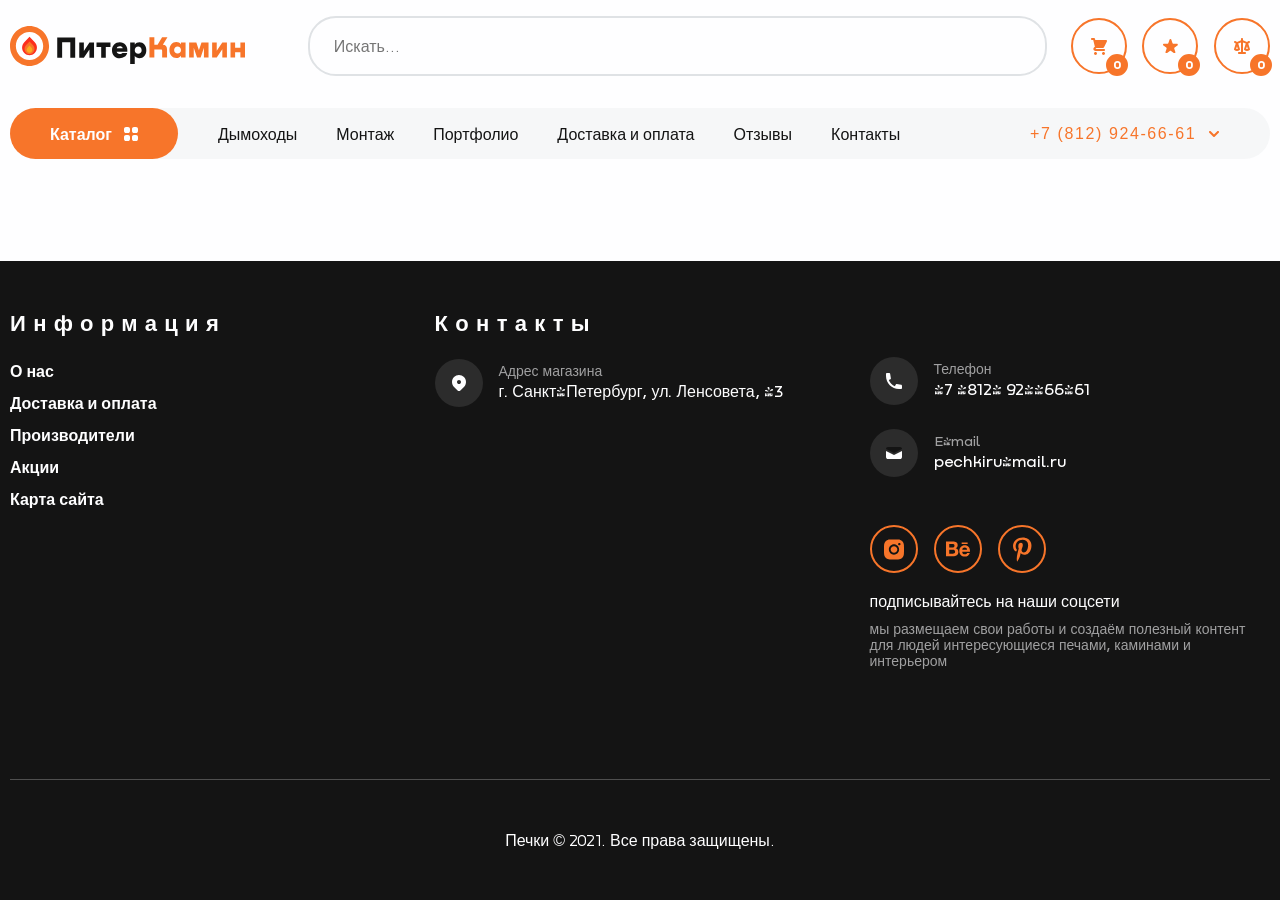
==== index.html @ 0a5b73b4 "add footer" ====
<!DOCTYPE html>
<html lang="en">
<head>
    <meta charset="UTF-8">
    <meta name="viewport" content="width=device-width, initial-scale=1.0">
    <title>Document</title>
    <link rel="stylesheet" href="./css/main.css">
</head>
<body>
    <div class="wrapper">
        <header class="header">
    <div class="container container-header">
        <div class="header__inner">
            <div class="header__top">
                <a href="#" class="logo" aria-label="логотип" title="перейти на главную страницу">
                    <img class="logo__img" src="/img/header/full-logo.svg" alt="изображение лого">
                </a>
                <div class="header-scroll__btns hidden">
                    <button class="header-scroll__btn header-scroll__btn-cataog">
                        <svg width="14.000000" height="14.000000" viewBox="0 0 14 14" fill="none">
                            <path id="catalog" d="M2 0C1.46 0 0.96 0.21 0.58 0.58C0.21 0.96 0 1.46 0 2L0 4C0 4.53 0.21 5.03 0.58 5.41C0.96 5.78 1.46 6 2 6L4 6C4.53 6 5.03 5.78 5.41 5.41C5.78 5.03 6 4.53 6 4L6 2C6 1.46 5.78 0.96 5.41 0.58C5.03 0.21 4.53 0 4 0L2 0ZM2 8C1.46 8 0.96 8.21 0.58 8.58C0.21 8.96 0 9.46 0 10L0 12C0 12.53 0.21 13.03 0.58 13.41C0.96 13.78 1.46 14 2 14L4 14C4.53 14 5.03 13.78 5.41 13.41C5.78 13.03 6 12.53 6 12L6 10C6 9.46 5.78 8.96 5.41 8.58C5.03 8.21 4.53 8 4 8L2 8ZM8 2C8 1.46 8.21 0.96 8.58 0.58C8.96 0.21 9.46 0 10 0L12 0C12.53 0 13.03 0.21 13.41 0.58C13.78 0.96 14 1.46 14 2L14 4C14 4.53 13.78 5.03 13.41 5.41C13.03 5.78 12.53 6 12 6L10 6C9.46 6 8.96 5.78 8.58 5.41C8.21 5.03 8 4.53 8 4L8 2ZM8 10C8 9.46 8.21 8.96 8.58 8.58C8.96 8.21 9.46 8 10 8L12 8C12.53 8 13.03 8.21 13.41 8.58C13.78 8.96 14 9.46 14 10L14 12C14 12.53 13.78 13.03 13.41 13.41C13.03 13.78 12.53 14 12 14L10 14C9.46 14 8.96 13.78 8.58 13.41C8.21 13.03 8 12.53 8 12L8 10Z" fill="currentColor" fill-opacity="1.000000" fill-rule="nonzero"/>
                        </svg>
                    </button>
                    <button class="header-scroll__btn header-scroll__btn-menu">
                        <span></span>
                        <span></span>
                        <span></span>
                    </button>
                    <ul class="header-scroll__menu hidden">
                        <li class="header-scroll__menu-item">
                            <a class="header-scroll__menu-item-link" href="#" aria-label="Дымоходы" title="перейти в Дымоходы">Дымоходы</a>
                        </li>
                        <li class="header-scroll__menu-item">
                            <a class="header-scroll__menu-item-link" href="#" aria-label="Монтаж" title="перейти в Монтаж">Монтаж</a>
                        </li>
                        <li class="header-scroll__menu-item">
                            <a class="header-scroll__menu-item-link" href="#" aria-label="Портфолио" title="перейти в Портфолио">Портфолио</a>
                        </li>
                        <li class="header-scroll__menu-item">
                            <a class="header-scroll__menu-item-link" href="#" aria-label="Доставка и оплата" title="перейти в Доставка и оплата">Доставка и оплата</a>
                        </li>
                        <li class="header-scroll__menu-item">
                            <a class="header-scroll__menu-item-link" href="#" aria-label="Отзывы" title="перейти в Отзывы">Отзывы</a>
                        </li>
                        <li class="header-scroll__menu-item">
                            <a class="header-scroll__menu-item-link" href="#" aria-label="Контакты" title="перейти в Контакты">Контакты</a>
                        </li>
                    </ul>
                </div>
                <input class="header__input" type="text" placeholder="Искать...">
                <div class="header__details">
                    <a class="cart" href="#" aria-label="Корзина" title="Перейти в корзину">
                        <svg xmlns="http://www.w3.org/2000/svg" width="16" height="17" viewBox="0 0 16 17" fill="none">
                            <path id="Vector" d="M1 0C0.73 0 0.48 0.1 0.29 0.29C0.1 0.48 0 0.73 0 1C0 1.26 0.1 1.51 0.29 1.7C0.48 1.89 0.73 2 1 2L2.21 2L2.52 3.22C2.52 3.23 2.53 3.25 2.53 3.26L3.89 8.69L3 9.58C1.73 10.84 2.63 13 4.41 13L13 13C13.26 13 13.51 12.89 13.7 12.7C13.89 12.51 14 12.26 14 12C14 11.73 13.89 11.48 13.7 11.29C13.51 11.1 13.26 11 13 11L4.41 11L5.41 10L12 10C12.18 9.99 12.36 9.94 12.52 9.85C12.68 9.75 12.81 9.61 12.89 9.44L15.89 3.44C15.97 3.29 16 3.12 15.99 2.95C15.99 2.78 15.93 2.61 15.85 2.47C15.76 2.32 15.63 2.2 15.48 2.12C15.33 2.04 15.17 2 15 2L4.28 2L3.96 0.75C3.91 0.54 3.79 0.34 3.61 0.21C3.43 0.07 3.22 0 3 0L1 0ZM14 15.5C14 15.89 13.84 16.27 13.56 16.56C13.27 16.84 12.89 17 12.5 17C12.1 17 11.72 16.84 11.43 16.56C11.15 16.27 11 15.89 11 15.5C11 15.1 11.15 14.72 11.43 14.43C11.72 14.15 12.1 14 12.5 14C12.89 14 13.27 14.15 13.56 14.43C13.84 14.72 14 15.1 14 15.5ZM4.5 17C4.89 17 5.27 16.84 5.56 16.56C5.84 16.27 6 15.89 6 15.5C6 15.1 5.84 14.72 5.56 14.43C5.27 14.15 4.89 14 4.5 14C4.1 14 3.72 14.15 3.43 14.43C3.15 14.72 3 15.1 3 15.5C3 15.89 3.15 16.27 3.43 16.56C3.72 16.84 4.1 17 4.5 17Z" fill="rgb(247, 117, 42)" fill-opacity="1.000000" fill-rule="nonzero"/>
                        </svg>   
                        <span>0</span>
                    </a>                    
                    <a class="star" href="#" aria-label="избранное" title="перейти в избранное">
                        <svg xmlns="http://www.w3.org/2000/svg" xmlns:xlink="http://www.w3.org/1999/xlink" width="14.868408" height="14.240479" viewBox="0 0 14.8684 14.2405" fill="none">
                            <defs/>
                            <path id="Vector" d="M6.48 0.69C6.78 -0.24 8.08 -0.24 8.38 0.69L9.45 3.98C9.52 4.18 9.64 4.35 9.81 4.48C9.98 4.6 10.19 4.67 10.4 4.67L13.86 4.67C14.83 4.67 15.23 5.91 14.45 6.48L11.65 8.51C11.48 8.64 11.35 8.81 11.29 9.01C11.22 9.21 11.22 9.43 11.29 9.63L12.36 12.92C12.66 13.84 11.6 14.61 10.82 14.04L8.02 12.01C7.84 11.88 7.64 11.82 7.43 11.82C7.22 11.82 7.01 11.88 6.84 12.01L4.04 14.04C3.26 14.61 2.2 13.84 2.5 12.92L3.57 9.63C3.64 9.43 3.64 9.21 3.57 9.01C3.51 8.81 3.38 8.64 3.21 8.51L0.41 6.48C-0.37 5.91 0.03 4.67 1 4.67L4.46 4.67C4.67 4.67 4.87 4.6 5.05 4.48C5.22 4.35 5.34 4.18 5.41 3.98L6.48 0.69L6.48 0.69Z" fill="currentColor" fill-opacity="1.000000" fill-rule="nonzero"/>
                        </svg>
                        <span>0</span>
                    </a>
                    <a class="scales" href="#" aria-label="сравнение" title="сравить товары">
                        <svg xmlns="http://www.w3.org/2000/svg" xmlns:xlink="http://www.w3.org/1999/xlink" width="16.000244" height="16.000000" viewBox="0 0 16.0002 16" fill="none">
                            <defs/>
                            <path id="Vector" d="M7.99 0C8.26 0 8.51 0.1 8.7 0.29C8.89 0.48 8.99 0.73 8.99 1L8.99 2.32L12.95 3.9L14.55 3.1C14.79 2.98 15.06 2.96 15.31 3.05C15.56 3.13 15.77 3.31 15.89 3.55C16.01 3.79 16.03 4.06 15.94 4.31C15.86 4.56 15.68 4.77 15.44 4.89L14.21 5.51L15.95 10.93C16.01 11.11 16.01 11.31 15.96 11.49C15.91 11.68 15.81 11.85 15.66 11.98C14.93 12.63 13.98 13 12.99 13C12.01 13 11.06 12.63 10.33 11.98C10.18 11.85 10.08 11.68 10.03 11.49C9.98 11.31 9.98 11.11 10.04 10.93L11.76 5.58L8.99 4.47L8.99 14L10.99 14C11.26 14 11.51 14.1 11.7 14.29C11.89 14.48 11.99 14.73 11.99 15C11.99 15.26 11.89 15.51 11.7 15.7C11.51 15.89 11.26 16 10.99 16L4.99 16C4.73 16 4.48 15.89 4.29 15.7C4.1 15.51 3.99 15.26 3.99 15C3.99 14.73 4.1 14.48 4.29 14.29C4.48 14.1 4.73 14 4.99 14L6.99 14L6.99 4.47L4.23 5.58L5.95 10.93C6.01 11.11 6.01 11.31 5.96 11.49C5.91 11.68 5.81 11.85 5.66 11.98C4.93 12.63 3.98 13 2.99 13C2.01 13 1.06 12.63 0.33 11.98C0.18 11.85 0.08 11.68 0.03 11.49C-0.02 11.31 -0.02 11.11 0.04 10.93L1.78 5.51L0.55 4.89C0.32 4.77 0.15 4.56 0.07 4.31C-0.01 4.06 0.01 3.79 0.13 3.56C0.24 3.33 0.45 3.15 0.69 3.07C0.94 2.98 1.21 2.99 1.44 3.1L3.04 3.9L6.99 2.32L6.99 1C6.99 0.73 7.1 0.48 7.29 0.29C7.48 0.1 7.73 0 7.99 0ZM2.99 8.27L2.18 10.82C2.43 10.93 2.7 11 2.99 11C3.29 11 3.56 10.93 3.81 10.82L2.99 8.27ZM12.99 8.27L12.18 10.82C12.43 10.93 12.7 11 12.99 11C13.29 11 13.56 10.93 13.81 10.82L12.99 8.27Z" fill="#F7752A" fill-opacity="1.000000" fill-rule="evenodd"/>
                        </svg>
                        <span>0</span>
                    </a>
                </div>
                <div class="header__num--scroll hidden">
                    <button class="header__num-btn--scroll" aria-label="контакты" title="показать контакты">
                        <p class="header__num-btn-title">
                            +7 (812) 924-66-61
                        </p>
                        <svg width="10.012207" height="6.012070" viewBox="0 0 10.0122 6.01207" fill="none">
                            <path id="Vector" d="M0.29 0.3C0.48 0.11 0.73 0.01 1 0.01C1.26 0.01 1.51 0.11 1.7 0.3L5 3.59L8.29 0.3C8.38 0.2 8.49 0.13 8.61 0.08C8.73 0.02 8.87 0 9 3.05e-5C9.13 -0.01 9.26 0.02 9.39 0.07C9.51 0.12 9.62 0.19 9.71 0.29C9.81 0.38 9.88 0.49 9.93 0.62C9.98 0.74 10.01 0.87 10.01 1C10.01 1.14 9.98 1.27 9.93 1.39C9.87 1.51 9.8 1.62 9.7 1.71L5.7 5.71C5.51 5.9 5.26 6.01 5 6.01C4.73 6.01 4.48 5.9 4.29 5.71L0.29 1.71C0.1 1.53 0 1.27 0 1.01C0 0.74 0.1 0.49 0.29 0.3Z" fill="#F7752A" fill-opacity="1.000000" fill-rule="evenodd"/>
                        </svg>
                    </button>
                    <div class="number-details--scroll">
                        <ul class="number-details__menu">
                            <li class="number-details__inner">
                                <svg width="14.000977" height="16.900356" viewBox="0 0 14.001 16.9004" fill="none">
                                    <path id="Vector" d="M2.05 2.05C3.36 0.73 5.14 0 7 0C8.85 0 10.63 0.73 11.95 2.05C13.26 3.36 14 5.14 14 7C14 8.85 13.26 10.63 11.95 11.95L7 16.9L2.05 11.95C1.4 11.3 0.88 10.52 0.53 9.67C0.18 8.82 0 7.91 0 7C0 6.08 0.18 5.17 0.53 4.32C0.88 3.47 1.4 2.7 2.05 2.05ZM7 9C7.53 9 8.03 8.78 8.41 8.41C8.78 8.03 9 7.53 9 7C9 6.46 8.78 5.96 8.41 5.58C8.03 5.21 7.53 5 7 5C6.47 5 5.96 5.21 5.58 5.58C5.21 5.96 5 6.46 5 7C5 7.53 5.21 8.03 5.58 8.41C5.96 8.78 6.47 9 7 9Z" fill="#141414" fill-opacity="1.000000" fill-rule="evenodd"/>
                                </svg>
                                <div class="number-details__desc">
                                    <h6 class="number-details__title">Адрес магазина</h6>
                                    <p class="number-details__text">г. Санкт-Петербург, 
                                        ул. Ленсовета, 43
                                    </p>
                                </div>
                            </li>
                            <li class="number-details__inner">
                                <svg width="16.000000" height="16.000000" viewBox="0 0 16 16" fill="none">
                                    <path id="Vector" d="M0 1C0 0.73 0.1 0.48 0.29 0.29C0.48 0.1 0.73 0 1 0L3.15 0C3.38 0 3.61 0.08 3.79 0.23C3.97 0.39 4.1 0.6 4.13 0.83L4.87 5.27C4.91 5.48 4.88 5.69 4.78 5.89C4.68 6.08 4.53 6.23 4.33 6.33L2.79 7.1C3.34 8.47 4.17 9.72 5.22 10.77C6.27 11.82 7.52 12.65 8.89 13.2L9.66 11.66C9.76 11.46 9.91 11.31 10.11 11.21C10.3 11.11 10.51 11.08 10.72 11.12L15.16 11.86C15.39 11.89 15.6 12.02 15.76 12.2C15.91 12.38 16 12.61 16 12.84L16 15C16 15.26 15.89 15.51 15.7 15.7C15.51 15.89 15.26 16 15 16L13 16C5.81 16 0 10.18 0 3L0 1Z" fill="#141414" fill-opacity="1.000000" fill-rule="nonzero"/>
                                </svg>
                                <div class="number-details__desc">
                                    <h6 class="number-details__title">Телефон</h6>
                                    <p class="number-details__text">
                                        +7 (812) 924-66-61
                                    </p>
                                </div>
                            </li>
                            <li class="number-details__inner">
                                <svg xmlns="http://www.w3.org/2000/svg" width="16" height="12" viewBox="0 0 16 12" fill="none">
                                    <path d="M0 1.88L8 5.88L15.99 1.88C15.96 1.37 15.74 0.89 15.37 0.54C15 0.19 14.51 0 14 0H2C1.48 0 0.99 0.19 0.62 0.54C0.25 0.89 0.03 1.37 0 1.88Z" fill="#141414"/>
                                    <path d="M16 4.11L8 8.11L0 4.11V9.99C0 10.53 0.21 11.03 0.58 11.41C0.96 11.78 1.46 12 2 12H14C14.53 12 15.03 11.78 15.41 11.41C15.78 11.03 16 10.53 16 9.99V4.11Z" fill="#141414"/>
                                </svg>
                                <div class="number-details__desc">
                                    <h6 class="number-details__title">E-mail</h6>
                                    <p class="number-details__text">
                                        pechkiru@mail.ru
                                    </p>
                                </div>
                            </li>
                        </ul>
                        <button class="number-details__btn">Консультация</button>
                        <ul class="number-details__network">
                            <li class="number-details__item">
                                <a class="number-details__item-link" href="#" aria-label="инстаграм" title="перейти в инстграм">
                                    <img class="number-details__item-img" src="/img/header/insta.svg" alt="ссылка на инстаграм">
                                </a>
                            </li>
                            <li class="number-details__item">
                                <a class="number-details__item-link" href="#" aria-label="бии" title="перейти в бии">
                                    <img class="number-details__item-img" src="/img/header/bee.svg" alt="ссылка на бии">
                                </a>
                            </li>
                            <li class="number-details__item">
                                <a class="number-details__item-link" href="#" aria-label="пинтерест" title="перейти в пинтерест">
                                    <img class="number-details__item-img" src="/img/header/pint.svg" alt="ссылка на пинтерест">
                                </a>
                            </li>
                        </ul>
                        <p class="number-details__texter">мы размещаем свои работы и создаём полезный контент для людей интересующиеся печами, 
                            каминами и интерьером
                        </p>
                    </div>
                </div>
            </div>
            <div class="header__bottom">
                <div class="header__bottom-details">
                    <div class="catalog">
                        <button class="catalog__btn" aria-label="каталог" title="показать каталог">
                            <p class="catalog__title">Каталог</p>
                            <svg width="14.000000" height="14.000000" viewBox="0 0 14 14" fill="none">
                                <path id="catalog" d="M2 0C1.46 0 0.96 0.21 0.58 0.58C0.21 0.96 0 1.46 0 2L0 4C0 4.53 0.21 5.03 0.58 5.41C0.96 5.78 1.46 6 2 6L4 6C4.53 6 5.03 5.78 5.41 5.41C5.78 5.03 6 4.53 6 4L6 2C6 1.46 5.78 0.96 5.41 0.58C5.03 0.21 4.53 0 4 0L2 0ZM2 8C1.46 8 0.96 8.21 0.58 8.58C0.21 8.96 0 9.46 0 10L0 12C0 12.53 0.21 13.03 0.58 13.41C0.96 13.78 1.46 14 2 14L4 14C4.53 14 5.03 13.78 5.41 13.41C5.78 13.03 6 12.53 6 12L6 10C6 9.46 5.78 8.96 5.41 8.58C5.03 8.21 4.53 8 4 8L2 8ZM8 2C8 1.46 8.21 0.96 8.58 0.58C8.96 0.21 9.46 0 10 0L12 0C12.53 0 13.03 0.21 13.41 0.58C13.78 0.96 14 1.46 14 2L14 4C14 4.53 13.78 5.03 13.41 5.41C13.03 5.78 12.53 6 12 6L10 6C9.46 6 8.96 5.78 8.58 5.41C8.21 5.03 8 4.53 8 4L8 2ZM8 10C8 9.46 8.21 8.96 8.58 8.58C8.96 8.21 9.46 8 10 8L12 8C12.53 8 13.03 8.21 13.41 8.58C13.78 8.96 14 9.46 14 10L14 12C14 12.53 13.78 13.03 13.41 13.41C13.03 13.78 12.53 14 12 14L10 14C9.46 14 8.96 13.78 8.58 13.41C8.21 13.03 8 12.53 8 12L8 10Z" fill="#FEFEFF" fill-opacity="1.000000" fill-rule="nonzero"/>
                            </svg>
                        </button>
                    </div>
                    <nav class="menu">
                        <ul class="menu__list">
                            <li class="menu__item">
                                <a class="menu__item-link" href="#" aria-label="Дымоходы" title="перейти в Дымоходы">Дымоходы</a>
                            </li>
                            <li class="menu__item">
                                <a class="menu__item-link" href="#" aria-label="Монтаж" title="перейти в Монтаж">Монтаж</a>
                            </li>
                            <li class="menu__item">
                                <a class="menu__item-link" href="#" aria-label="Портфолио" title="перейти в Портфолио">Портфолио</a>
                            </li>
                            <li class="menu__item">
                                <a class="menu__item-link" href="#" aria-label="Доставка и оплата" title="перейти в Доставка и оплата">Доставка и оплата</a>
                            </li>
                            <li class="menu__item">
                                <a class="menu__item-link" href="#" aria-label="Отзывы" title="перейти в Отзывы">Отзывы</a>
                            </li>
                            <li class="menu__item">
                                <a class="menu__item-link" href="#" aria-label="Контакты" title="перейти в Контакты">Контакты</a>
                            </li>
                        </ul>
                    </nav>
                    <div class="header__num">
                        <button class="header__num-btn" aria-label="контакты" title="показать контакты">
                            <p class="header__num-btn-title">
                                +7 (812) 924-66-61
                            </p>
                            <svg width="10.012207" height="6.012070" viewBox="0 0 10.0122 6.01207" fill="none">
                                <path id="Vector" d="M0.29 0.3C0.48 0.11 0.73 0.01 1 0.01C1.26 0.01 1.51 0.11 1.7 0.3L5 3.59L8.29 0.3C8.38 0.2 8.49 0.13 8.61 0.08C8.73 0.02 8.87 0 9 3.05e-5C9.13 -0.01 9.26 0.02 9.39 0.07C9.51 0.12 9.62 0.19 9.71 0.29C9.81 0.38 9.88 0.49 9.93 0.62C9.98 0.74 10.01 0.87 10.01 1C10.01 1.14 9.98 1.27 9.93 1.39C9.87 1.51 9.8 1.62 9.7 1.71L5.7 5.71C5.51 5.9 5.26 6.01 5 6.01C4.73 6.01 4.48 5.9 4.29 5.71L0.29 1.71C0.1 1.53 0 1.27 0 1.01C0 0.74 0.1 0.49 0.29 0.3Z" fill="#F7752A" fill-opacity="1.000000" fill-rule="evenodd"/>
                            </svg>
                        </button>
                        <div class="number-details">
                            <ul class="number-details__menu">
                                <li class="number-details__inner">
                                    <svg width="14.000977" height="16.900356" viewBox="0 0 14.001 16.9004" fill="none">
                                        <path id="Vector" d="M2.05 2.05C3.36 0.73 5.14 0 7 0C8.85 0 10.63 0.73 11.95 2.05C13.26 3.36 14 5.14 14 7C14 8.85 13.26 10.63 11.95 11.95L7 16.9L2.05 11.95C1.4 11.3 0.88 10.52 0.53 9.67C0.18 8.82 0 7.91 0 7C0 6.08 0.18 5.17 0.53 4.32C0.88 3.47 1.4 2.7 2.05 2.05ZM7 9C7.53 9 8.03 8.78 8.41 8.41C8.78 8.03 9 7.53 9 7C9 6.46 8.78 5.96 8.41 5.58C8.03 5.21 7.53 5 7 5C6.47 5 5.96 5.21 5.58 5.58C5.21 5.96 5 6.46 5 7C5 7.53 5.21 8.03 5.58 8.41C5.96 8.78 6.47 9 7 9Z" fill="#141414" fill-opacity="1.000000" fill-rule="evenodd"/>
                                    </svg>
                                    <div class="number-details__desc">
                                        <h6 class="number-details__title">Адрес магазина</h6>
                                        <p class="number-details__text">г. Санкт-Петербург, 
                                            ул. Ленсовета, 43
                                        </p>
                                    </div>
                                </li>
                                <li class="number-details__inner">
                                    <svg width="16.000000" height="16.000000" viewBox="0 0 16 16" fill="none">
                                        <path id="Vector" d="M0 1C0 0.73 0.1 0.48 0.29 0.29C0.48 0.1 0.73 0 1 0L3.15 0C3.38 0 3.61 0.08 3.79 0.23C3.97 0.39 4.1 0.6 4.13 0.83L4.87 5.27C4.91 5.48 4.88 5.69 4.78 5.89C4.68 6.08 4.53 6.23 4.33 6.33L2.79 7.1C3.34 8.47 4.17 9.72 5.22 10.77C6.27 11.82 7.52 12.65 8.89 13.2L9.66 11.66C9.76 11.46 9.91 11.31 10.11 11.21C10.3 11.11 10.51 11.08 10.72 11.12L15.16 11.86C15.39 11.89 15.6 12.02 15.76 12.2C15.91 12.38 16 12.61 16 12.84L16 15C16 15.26 15.89 15.51 15.7 15.7C15.51 15.89 15.26 16 15 16L13 16C5.81 16 0 10.18 0 3L0 1Z" fill="#141414" fill-opacity="1.000000" fill-rule="nonzero"/>
                                    </svg>
                                    <div class="number-details__desc">
                                        <h6 class="number-details__title">Телефон</h6>
                                        <p class="number-details__text">
                                            +7 (812) 924-66-61
                                        </p>
                                    </div>
                                </li>
                                <li class="number-details__inner">
                                    <svg xmlns="http://www.w3.org/2000/svg" width="16" height="12" viewBox="0 0 16 12" fill="none">
                                        <path d="M0 1.88L8 5.88L15.99 1.88C15.96 1.37 15.74 0.89 15.37 0.54C15 0.19 14.51 0 14 0H2C1.48 0 0.99 0.19 0.62 0.54C0.25 0.89 0.03 1.37 0 1.88Z" fill="#141414"/>
                                        <path d="M16 4.11L8 8.11L0 4.11V9.99C0 10.53 0.21 11.03 0.58 11.41C0.96 11.78 1.46 12 2 12H14C14.53 12 15.03 11.78 15.41 11.41C15.78 11.03 16 10.53 16 9.99V4.11Z" fill="#141414"/>
                                    </svg>
                                    <div class="number-details__desc">
                                        <h6 class="number-details__title">E-mail</h6>
                                        <p class="number-details__text">
                                            pechkiru@mail.ru
                                        </p>
                                    </div>
                                </li>
                            </ul>
                            <button class="number-details__btn">Консультация</button>
                            <ul class="number-details__network">
                                <li class="number-details__item">
                                    <a class="number-details__item-link" href="#" aria-label="инстаграм" title="перейти в инстграм">
                                        <img class="number-details__item-img" src="/img/header/insta.svg" alt="ссылка на инстаграм">
                                    </a>
                                </li>
                                <li class="number-details__item">
                                    <a class="number-details__item-link" href="#" aria-label="бии" title="перейти в бии">
                                        <img class="number-details__item-img" src="/img/header/bee.svg" alt="ссылка на бии">
                                    </a>
                                </li>
                                <li class="number-details__item">
                                    <a class="number-details__item-link" href="#" aria-label="пинтерест" title="перейти в пинтерест">
                                        <img class="number-details__item-img" src="/img/header/pint.svg" alt="ссылка на пинтерест">
                                    </a>
                                </li>
                            </ul>
                            <p class="number-details__texter">мы размещаем свои работы и создаём полезный контент для людей интересующиеся печами, 
                                каминами и интерьером
                            </p>
                        </div>
                    </div>
                </div>
            </div>
        </div>
    </div>
</header>

<div class="catalog__dialog">
        <div class="catalog__inner">
            <div class="catalog__first">
                <ul class="catalog__list">
                    <li class="catalog__item" data-tab="tab-1">
                        <a class="catalog__item-link" href="#" aria-label="печи для бани" title="перейти в печи для бани">
                            <img class="catalog__item-link-img" src="/img/icon/pechi-ban.svg" alt="изображение печи для бани">
                            <p class="catalog__item-link-title">Печи для бани</p>
                        </a>
                    </li>
                    <li class="catalog__item" data-tab="tab-2">
                        <a class="catalog__item-link" href="#" aria-label="печи для дачи" title="перейти в печи для дачи">
                            <img class="catalog__item-link-img" src="/img/icon/pechi-dacha.svg" alt="изображение печи для дачи">
                            <p class="catalog__item-link-title">Печи для дачи</p>
                        </a>
                    </li>
                    <li class="catalog__item" data-tab="tab-3">
                        <a class="catalog__item-link" href="#" aria-label="печи и камины" title="перейти в печи и камины">
                            <img class="catalog__item-link-img" src="/img/icon/pechi-kamin.svg" alt="Печи-камины">
                            <p class="catalog__item-link-title">Печи камины</p>
                        </a>
                    </li>
                    <li class="catalog__item" data-tab="tab-4">
                        <a class="catalog__item-link" href="#" aria-label="котлы" title="перейти в котлы">
                            <img class="catalog__item-link-img" src="/img/icon/kotli.svg" alt="Котлы">
                            <p class="catalog__item-link-title">Котлы</p>
                        </a>
                    </li>
                    <li class="catalog__item" data-tab="tab-5">
                        <a class="catalog__item-link" href="#" aria-label="камины" title="перейти в камины">
                            <img class="catalog__item-link-img" src="/img/icon/kamini.svg" alt="Камины">
                            <p class="catalog__item-link-title">Камины</p>
                        </a>
                    </li>
                    <li class="catalog__item" data-tab="tab-6">
                        <a class="catalog__item-link" href="#" aria-label="камииные топки" title="перейти в каминные топки">
                            <img class="catalog__item-link-img" src="/img/icon/kamini-topki.svg" alt="Каминные топки">
                            <p class="catalog__item-link-title">Каминные топки</p>
                        </a>
                    </li>
                    <li class="catalog__item" data-tab="tab-7">
                        <a class="catalog__item-link" href="#" aria-label="садовые печи" title="перейти в садовые печи">
                            <img class="catalog__item-link-img" src="/img/icon/sad-pechi.svg" alt="Садовые печи">
                            <p class="catalog__item-link-title">Садовые печи</p>
                        </a>
                    </li>
                </ul>
                <ul class="catalog__list">
                    <li class="catalog__item">
                        <a class="catalog__item-link" href="#" aria-label="камииные облицовки" title="перейти в камииные облицовки">
                            <img class="catalog__item-link-img" src="/img/icon/kamini-obl.svg" alt="Каминные облицовки">
                            <p class="catalog__item-link-title">Каминные облицовки</p>
                        </a>
                    </li>
                    <li class="catalog__item">
                        <a class="catalog__item-link" href="#" aria-label="печное литье" title="перейти в печное литье">
                            <img class="catalog__item-link-img" src="/img/icon/peschoe-lityo.svg" alt="Печное литье">
                            <p class="catalog__item-link-title">Печное литье</p>
                        </a>
                    </li>
                    <li class="catalog__item">
                        <a class="catalog__item-link" href="#" aria-label="Дымоходы" title="перейти в дымоходы">
                            <img class="catalog__item-link-img" src="/img/icon/dimohod.svg" alt="Дымоходы">
                            <p class="catalog__item-link-title">Дымоходы</p>
                        </a>
                    </li>
                </ul>
            </div>
            <div class="catalog__second hidden" data-tab-content id="tab-1">
                <div class="catalog__second-title">
                    <h3 class="catalog__second-text">перейти в категорию</h3>
                    <svg width="48.000000" height="48.000004" viewBox="0 0 48 48" fill="none">
                        <rect id="Frame" rx="0.000000" width="47.000000" height="47.000000" transform="translate(48.500000 48.500000) rotate(179.999985)" fill="#FFFFFF" fill-opacity="0"/>
                        <g clip-path="url(#clip2479_658)">
                            <path id="Vector" d="M26.29 19.29C26.48 19.1 26.73 19 27 19C27.26 19 27.51 19.1 27.7 19.29L31.7 23.29C31.89 23.48 32 23.73 32 24C32 24.26 31.89 24.51 31.7 24.7L27.7 28.7C27.51 28.88 27.26 28.99 27 28.98C26.74 28.98 26.49 28.88 26.3 28.69C26.11 28.5 26.01 28.25 26.01 27.99C26.01 27.73 26.11 27.48 26.29 27.29L28.58 25L17 25C16.73 25 16.48 24.89 16.29 24.7C16.1 24.51 16 24.26 16 24C16 23.73 16.1 23.48 16.29 23.29C16.48 23.1 16.73 23 17 23L28.58 23L26.29 20.7C26.1 20.51 26 20.26 26 20C26 19.73 26.1 19.48 26.29 19.29Z" fill="#141414" fill-opacity="1.000000" fill-rule="evenodd"/>
                        </g>
                    </svg>
                </div>
                <div class="catalog__carts">
                    <div class="catalog__cart">
                        <div class="catalog__cart-list">
                            <div class="catalog__cart-list-type">
                                <svg width="16.000000" height="14.023056" viewBox="0 0 16 14.0231" fill="none">
                                    <path id="Vector" d="M7.24 0.03C7.5 0.1 7.72 0.26 7.85 0.49C7.99 0.72 8.03 0.99 7.97 1.24L7.52 3L10.47 3L11.02 0.76C11.06 0.63 11.11 0.51 11.19 0.4C11.27 0.3 11.37 0.21 11.48 0.14C11.59 0.07 11.72 0.03 11.85 0.01C11.98 -0.01 12.11 -0.01 12.24 0.02C12.37 0.06 12.49 0.11 12.59 0.19C12.7 0.27 12.79 0.37 12.86 0.48C12.92 0.6 12.97 0.72 12.99 0.85C13.01 0.98 13 1.12 12.97 1.24L12.52 3L15 3C15.26 3 15.51 3.11 15.7 3.29C15.89 3.48 16 3.74 16 4C16 4.27 15.89 4.52 15.7 4.71C15.51 4.9 15.26 5 15 5L12.02 5L11.02 9L13 9C13.26 9 13.51 9.11 13.7 9.29C13.89 9.48 14 9.74 14 10C14 10.27 13.89 10.52 13.7 10.71C13.51 10.9 13.26 11 13 11L10.52 11L9.97 13.24C9.93 13.37 9.88 13.5 9.8 13.6C9.72 13.71 9.63 13.8 9.51 13.87C9.4 13.94 9.27 13.99 9.14 14.01C9.01 14.03 8.88 14.02 8.75 13.99C8.62 13.96 8.5 13.9 8.39 13.82C8.29 13.74 8.2 13.64 8.13 13.53C8.06 13.41 8.02 13.28 8 13.15C7.98 13.02 7.99 12.89 8.02 12.76L8.47 11L5.52 11L4.97 13.24C4.93 13.37 4.88 13.5 4.8 13.6C4.72 13.71 4.63 13.8 4.51 13.87C4.4 13.94 4.27 13.99 4.14 14.01C4.01 14.03 3.88 14.02 3.75 13.99C3.62 13.96 3.5 13.9 3.39 13.82C3.29 13.74 3.2 13.64 3.13 13.53C3.06 13.41 3.02 13.28 3 13.15C2.98 13.02 2.99 12.89 3.02 12.76L3.47 11L1 11C0.73 11 0.48 10.9 0.29 10.71C0.1 10.52 0 10.27 0 10C0 9.74 0.1 9.48 0.29 9.29C0.48 9.11 0.73 9 1 9L3.97 9L4.97 5L3 5C2.73 5 2.48 4.9 2.29 4.71C2.1 4.52 2 4.27 2 4C2 3.74 2.1 3.48 2.29 3.29C2.48 3.11 2.73 3 3 3L5.47 3L6.02 0.76C6.09 0.5 6.25 0.28 6.48 0.14C6.71 0.01 6.98 -0.03 7.24 0.03ZM7.02 5L6.02 9L8.96 9L9.96 5L7.03 5L7.02 5Z" fill="#61707D" fill-opacity="1.000000" fill-rule="evenodd"/>
                                </svg>
                                <h4 class="catalog__cart-list-type-title">Тип</h4>
                            </div>
                            <ul class="catalog__cart-items">
                                <li class="catalog__cart-item">
                                    <svg width="16.000000" height="1.000000" viewBox="0 0 16 1" fill="none">
                                        <rect id="Rectangle 2" width="16.000000" height="1.000000" fill="#141414" fill-opacity="1.000000"/>
                                    </svg>
                                    <a class="catalog__cart-item-link" href="#" aria-label="Чугунные" title="перейти в Чугунныер">Чугунные</a>
                                </li>
                                <li class="catalog__cart-item">
                                    <svg width="16.000000" height="1.000000" viewBox="0 0 16 1" fill="none">
                                        <rect id="Rectangle 2" width="16.000000" height="1.000000" fill="#141414" fill-opacity="1.000000"/>
                                    </svg>
                                    <a class="catalog__cart-item-link" href="#" aria-label="Стальные" title="перейти в Стальные">Стальные</a>
                                </li>
                                <li class="catalog__cart-item">
                                    <svg width="16.000000" height="1.000000" viewBox="0 0 16 1" fill="none">
                                        <rect id="Rectangle 2" width="16.000000" height="1.000000" fill="#141414" fill-opacity="1.000000"/>
                                    </svg>
                                    <a class="catalog__cart-item-link" href="#" aria-label="С баком для воды" title="перейти в С баком для воды">С баком для воды</a>
                                </li>
                                <li class="catalog__cart-item">
                                    <svg width="16.000000" height="1.000000" viewBox="0 0 16 1" fill="none">
                                        <rect id="Rectangle 2" width="16.000000" height="1.000000" fill="#141414" fill-opacity="1.000000"/>
                                    </svg>
                                    <a class="catalog__cart-item-link" href="#" aria-label="С теплообменником" title="перейти в С теплообменником">С теплообменником</a>
                                </li>
                                <li class="catalog__cart-item">
                                    <svg width="16.000000" height="1.000000" viewBox="0 0 16 1" fill="none">
                                        <rect id="Rectangle 2" width="16.000000" height="1.000000" fill="#141414" fill-opacity="1.000000"/>
                                    </svg>
                                    <a class="catalog__cart-item-link" href="#" aria-label="С закрытой каменкой" title="перейти в  С закрытой каменкой">С закрытой каменкой</a>
                                </li>
                                <li class="catalog__cart-item">
                                    <svg width="16.000000" height="1.000000" viewBox="0 0 16 1" fill="none">
                                        <rect id="Rectangle 2" width="16.000000" height="1.000000" fill="#141414" fill-opacity="1.000000"/>
                                    </svg>
                                    <a class="catalog__cart-item-link" href="#" aria-label="С открытой каменкой" title="перейти в С открытой каменкой">С открытой каменкой</a>
                                </li>
                                <li class="catalog__cart-item">
                                    <svg width="16.000000" height="1.000000" viewBox="0 0 16 1" fill="none">
                                        <rect id="Rectangle 2" width="16.000000" height="1.000000" fill="#141414" fill-opacity="1.000000"/>
                                    </svg>
                                    <a class="catalog__cart-item-link" href="#" aria-label="С выносной топкой" title="перейти в С выносной топкой">С выносной топкой</a>
                                </li>
                                <li class="catalog__cart-item">
                                    <svg width="16.000000" height="1.000000" viewBox="0 0 16 1" fill="none">
                                        <rect id="Rectangle 2" width="16.000000" height="1.000000" fill="#141414" fill-opacity="1.000000"/>
                                    </svg>
                                    <a class="catalog__cart-item-link" href="#" aria-label="Без выносной топки" title="перейти в Без выносной топки">Без выносной топки</a>
                                </li>
                            </ul>
                        </div>
                        <div class="catalog__cart-list">
                            <div class="catalog__cart-list-type">
                                <svg width="16.000000" height="14.023056" viewBox="0 0 16 14.0231" fill="none">
                                    <path id="Vector" d="M7.24 0.03C7.5 0.1 7.72 0.26 7.85 0.49C7.99 0.72 8.03 0.99 7.97 1.24L7.52 3L10.47 3L11.02 0.76C11.06 0.63 11.11 0.51 11.19 0.4C11.27 0.3 11.37 0.21 11.48 0.14C11.59 0.07 11.72 0.03 11.85 0.01C11.98 -0.01 12.11 -0.01 12.24 0.02C12.37 0.06 12.49 0.11 12.59 0.19C12.7 0.27 12.79 0.37 12.86 0.48C12.92 0.6 12.97 0.72 12.99 0.85C13.01 0.98 13 1.12 12.97 1.24L12.52 3L15 3C15.26 3 15.51 3.11 15.7 3.29C15.89 3.48 16 3.74 16 4C16 4.27 15.89 4.52 15.7 4.71C15.51 4.9 15.26 5 15 5L12.02 5L11.02 9L13 9C13.26 9 13.51 9.11 13.7 9.29C13.89 9.48 14 9.74 14 10C14 10.27 13.89 10.52 13.7 10.71C13.51 10.9 13.26 11 13 11L10.52 11L9.97 13.24C9.93 13.37 9.88 13.5 9.8 13.6C9.72 13.71 9.63 13.8 9.51 13.87C9.4 13.94 9.27 13.99 9.14 14.01C9.01 14.03 8.88 14.02 8.75 13.99C8.62 13.96 8.5 13.9 8.39 13.82C8.29 13.74 8.2 13.64 8.13 13.53C8.06 13.41 8.02 13.28 8 13.15C7.98 13.02 7.99 12.89 8.02 12.76L8.47 11L5.52 11L4.97 13.24C4.93 13.37 4.88 13.5 4.8 13.6C4.72 13.71 4.63 13.8 4.51 13.87C4.4 13.94 4.27 13.99 4.14 14.01C4.01 14.03 3.88 14.02 3.75 13.99C3.62 13.96 3.5 13.9 3.39 13.82C3.29 13.74 3.2 13.64 3.13 13.53C3.06 13.41 3.02 13.28 3 13.15C2.98 13.02 2.99 12.89 3.02 12.76L3.47 11L1 11C0.73 11 0.48 10.9 0.29 10.71C0.1 10.52 0 10.27 0 10C0 9.74 0.1 9.48 0.29 9.29C0.48 9.11 0.73 9 1 9L3.97 9L4.97 5L3 5C2.73 5 2.48 4.9 2.29 4.71C2.1 4.52 2 4.27 2 4C2 3.74 2.1 3.48 2.29 3.29C2.48 3.11 2.73 3 3 3L5.47 3L6.02 0.76C6.09 0.5 6.25 0.28 6.48 0.14C6.71 0.01 6.98 -0.03 7.24 0.03ZM7.02 5L6.02 9L8.96 9L9.96 5L7.03 5L7.02 5Z" fill="#61707D" fill-opacity="1.000000" fill-rule="evenodd"/>
                                </svg>
                                <h4 class="catalog__cart-list-type-title">Топливо</h4>
                            </div>
                            <ul class="catalog__cart-items">
                                <li class="catalog__cart-item">
                                    <svg width="16.000000" height="1.000000" viewBox="0 0 16 1" fill="none">
                                        <rect id="Rectangle 2" width="16.000000" height="1.000000" fill="#141414" fill-opacity="1.000000"/>
                                    </svg>
                                    <a class="catalog__cart-item-link" href="#" aria-label="Дровянные" title="перейти в Дровянные">Дровянные</a>
                                </li>
                                <li class="catalog__cart-item">
                                    <svg width="16.000000" height="1.000000" viewBox="0 0 16 1" fill="none">
                                        <rect id="Rectangle 2" width="16.000000" height="1.000000" fill="#141414" fill-opacity="1.000000"/>
                                    </svg>
                                    <a class="catalog__cart-item-link" href="#" aria-label="Эликстрически" title="перейти в Эликстрически">Эликстрически</a>
                                </li>
                                <li class="catalog__cart-item">
                                    <svg width="16.000000" height="1.000000" viewBox="0 0 16 1" fill="none">
                                        <rect id="Rectangle 2" width="16.000000" height="1.000000" fill="#141414" fill-opacity="1.000000"/>
                                    </svg>
                                    <a class="catalog__cart-item-link" href="#" aria-label="Газовые" title="перейти в Газовые">Газовые</a>
                                </li>
                            </ul>
                        </div>
                    </div>
                </div>
            </div>
            <div class="catalog__second hidden" data-tab-content id="tab-2">
                <div class="catalog__second-title">
                    <h3 class="catalog__second-text">перейти в категорию</h3>
                    <svg width="48.000000" height="48.000004" viewBox="0 0 48 48" fill="none">
                        <rect id="Frame" rx="0.000000" width="47.000000" height="47.000000" transform="translate(48.500000 48.500000) rotate(179.999985)" fill="#FFFFFF" fill-opacity="0"/>
                        <g clip-path="url(#clip2479_658)">
                            <path id="Vector" d="M26.29 19.29C26.48 19.1 26.73 19 27 19C27.26 19 27.51 19.1 27.7 19.29L31.7 23.29C31.89 23.48 32 23.73 32 24C32 24.26 31.89 24.51 31.7 24.7L27.7 28.7C27.51 28.88 27.26 28.99 27 28.98C26.74 28.98 26.49 28.88 26.3 28.69C26.11 28.5 26.01 28.25 26.01 27.99C26.01 27.73 26.11 27.48 26.29 27.29L28.58 25L17 25C16.73 25 16.48 24.89 16.29 24.7C16.1 24.51 16 24.26 16 24C16 23.73 16.1 23.48 16.29 23.29C16.48 23.1 16.73 23 17 23L28.58 23L26.29 20.7C26.1 20.51 26 20.26 26 20C26 19.73 26.1 19.48 26.29 19.29Z" fill="#141414" fill-opacity="1.000000" fill-rule="evenodd"/>
                        </g>
                    </svg>
                </div>
                <div class="catalog__carts">
                    <div class="catalog__cart">
                        <div class="catalog__cart-list">
                            <div class="catalog__cart-list-type">
                                <svg width="16.000000" height="14.023056" viewBox="0 0 16 14.0231" fill="none">
                                    <path id="Vector" d="M7.24 0.03C7.5 0.1 7.72 0.26 7.85 0.49C7.99 0.72 8.03 0.99 7.97 1.24L7.52 3L10.47 3L11.02 0.76C11.06 0.63 11.11 0.51 11.19 0.4C11.27 0.3 11.37 0.21 11.48 0.14C11.59 0.07 11.72 0.03 11.85 0.01C11.98 -0.01 12.11 -0.01 12.24 0.02C12.37 0.06 12.49 0.11 12.59 0.19C12.7 0.27 12.79 0.37 12.86 0.48C12.92 0.6 12.97 0.72 12.99 0.85C13.01 0.98 13 1.12 12.97 1.24L12.52 3L15 3C15.26 3 15.51 3.11 15.7 3.29C15.89 3.48 16 3.74 16 4C16 4.27 15.89 4.52 15.7 4.71C15.51 4.9 15.26 5 15 5L12.02 5L11.02 9L13 9C13.26 9 13.51 9.11 13.7 9.29C13.89 9.48 14 9.74 14 10C14 10.27 13.89 10.52 13.7 10.71C13.51 10.9 13.26 11 13 11L10.52 11L9.97 13.24C9.93 13.37 9.88 13.5 9.8 13.6C9.72 13.71 9.63 13.8 9.51 13.87C9.4 13.94 9.27 13.99 9.14 14.01C9.01 14.03 8.88 14.02 8.75 13.99C8.62 13.96 8.5 13.9 8.39 13.82C8.29 13.74 8.2 13.64 8.13 13.53C8.06 13.41 8.02 13.28 8 13.15C7.98 13.02 7.99 12.89 8.02 12.76L8.47 11L5.52 11L4.97 13.24C4.93 13.37 4.88 13.5 4.8 13.6C4.72 13.71 4.63 13.8 4.51 13.87C4.4 13.94 4.27 13.99 4.14 14.01C4.01 14.03 3.88 14.02 3.75 13.99C3.62 13.96 3.5 13.9 3.39 13.82C3.29 13.74 3.2 13.64 3.13 13.53C3.06 13.41 3.02 13.28 3 13.15C2.98 13.02 2.99 12.89 3.02 12.76L3.47 11L1 11C0.73 11 0.48 10.9 0.29 10.71C0.1 10.52 0 10.27 0 10C0 9.74 0.1 9.48 0.29 9.29C0.48 9.11 0.73 9 1 9L3.97 9L4.97 5L3 5C2.73 5 2.48 4.9 2.29 4.71C2.1 4.52 2 4.27 2 4C2 3.74 2.1 3.48 2.29 3.29C2.48 3.11 2.73 3 3 3L5.47 3L6.02 0.76C6.09 0.5 6.25 0.28 6.48 0.14C6.71 0.01 6.98 -0.03 7.24 0.03ZM7.02 5L6.02 9L8.96 9L9.96 5L7.03 5L7.02 5Z" fill="#61707D" fill-opacity="1.000000" fill-rule="evenodd"/>
                                </svg>
                                <h4 class="catalog__cart-list-type-title">Тип</h4>
                            </div>
                            <ul class="catalog__cart-items">
                                <li class="catalog__cart-item">
                                    <svg width="16.000000" height="1.000000" viewBox="0 0 16 1" fill="none">
                                        <rect id="Rectangle 2" width="16.000000" height="1.000000" fill="#141414" fill-opacity="1.000000"/>
                                    </svg>
                                    <a class="catalog__cart-item-link" href="#" aria-label="Чугунные" title="перейти в Чугунныер">Чугунные</a>
                                </li>
                                <li class="catalog__cart-item">
                                    <svg width="16.000000" height="1.000000" viewBox="0 0 16 1" fill="none">
                                        <rect id="Rectangle 2" width="16.000000" height="1.000000" fill="#141414" fill-opacity="1.000000"/>
                                    </svg>
                                    <a class="catalog__cart-item-link" href="#" aria-label="Стальные" title="перейти в Стальные">Стальные</a>
                                </li>
                                <li class="catalog__cart-item">
                                    <svg width="16.000000" height="1.000000" viewBox="0 0 16 1" fill="none">
                                        <rect id="Rectangle 2" width="16.000000" height="1.000000" fill="#141414" fill-opacity="1.000000"/>
                                    </svg>
                                    <a class="catalog__cart-item-link" href="#" aria-label="С баком для воды" title="перейти в С баком для воды">С баком для воды</a>
                                </li>
                                <li class="catalog__cart-item">
                                    <svg width="16.000000" height="1.000000" viewBox="0 0 16 1" fill="none">
                                        <rect id="Rectangle 2" width="16.000000" height="1.000000" fill="#141414" fill-opacity="1.000000"/>
                                    </svg>
                                    <a class="catalog__cart-item-link" href="#" aria-label="С теплообменником" title="перейти в С теплообменником">С теплообменником</a>
                                </li>
                                <li class="catalog__cart-item">
                                    <svg width="16.000000" height="1.000000" viewBox="0 0 16 1" fill="none">
                                        <rect id="Rectangle 2" width="16.000000" height="1.000000" fill="#141414" fill-opacity="1.000000"/>
                                    </svg>
                                    <a class="catalog__cart-item-link" href="#" aria-label="С закрытой каменкой" title="перейти в  С закрытой каменкой">С закрытой каменкой</a>
                                </li>
                                <li class="catalog__cart-item">
                                    <svg width="16.000000" height="1.000000" viewBox="0 0 16 1" fill="none">
                                        <rect id="Rectangle 2" width="16.000000" height="1.000000" fill="#141414" fill-opacity="1.000000"/>
                                    </svg>
                                    <a class="catalog__cart-item-link" href="#" aria-label="С открытой каменкой" title="перейти в С открытой каменкой">С открытой каменкой</a>
                                </li>
                                <li class="catalog__cart-item">
                                    <svg width="16.000000" height="1.000000" viewBox="0 0 16 1" fill="none">
                                        <rect id="Rectangle 2" width="16.000000" height="1.000000" fill="#141414" fill-opacity="1.000000"/>
                                    </svg>
                                    <a class="catalog__cart-item-link" href="#" aria-label="С выносной топкой" title="перейти в С выносной топкой">С выносной топкой</a>
                                </li>
                                <li class="catalog__cart-item">
                                    <svg width="16.000000" height="1.000000" viewBox="0 0 16 1" fill="none">
                                        <rect id="Rectangle 2" width="16.000000" height="1.000000" fill="#141414" fill-opacity="1.000000"/>
                                    </svg>
                                    <a class="catalog__cart-item-link" href="#" aria-label="Без выносной топки" title="перейти в Без выносной топки">Без выносной топки</a>
                                </li>
                            </ul>
                        </div>
                        <div class="catalog__cart-list">
                            <div class="catalog__cart-list-type">
                                <svg width="16.000000" height="14.023056" viewBox="0 0 16 14.0231" fill="none">
                                    <path id="Vector" d="M7.24 0.03C7.5 0.1 7.72 0.26 7.85 0.49C7.99 0.72 8.03 0.99 7.97 1.24L7.52 3L10.47 3L11.02 0.76C11.06 0.63 11.11 0.51 11.19 0.4C11.27 0.3 11.37 0.21 11.48 0.14C11.59 0.07 11.72 0.03 11.85 0.01C11.98 -0.01 12.11 -0.01 12.24 0.02C12.37 0.06 12.49 0.11 12.59 0.19C12.7 0.27 12.79 0.37 12.86 0.48C12.92 0.6 12.97 0.72 12.99 0.85C13.01 0.98 13 1.12 12.97 1.24L12.52 3L15 3C15.26 3 15.51 3.11 15.7 3.29C15.89 3.48 16 3.74 16 4C16 4.27 15.89 4.52 15.7 4.71C15.51 4.9 15.26 5 15 5L12.02 5L11.02 9L13 9C13.26 9 13.51 9.11 13.7 9.29C13.89 9.48 14 9.74 14 10C14 10.27 13.89 10.52 13.7 10.71C13.51 10.9 13.26 11 13 11L10.52 11L9.97 13.24C9.93 13.37 9.88 13.5 9.8 13.6C9.72 13.71 9.63 13.8 9.51 13.87C9.4 13.94 9.27 13.99 9.14 14.01C9.01 14.03 8.88 14.02 8.75 13.99C8.62 13.96 8.5 13.9 8.39 13.82C8.29 13.74 8.2 13.64 8.13 13.53C8.06 13.41 8.02 13.28 8 13.15C7.98 13.02 7.99 12.89 8.02 12.76L8.47 11L5.52 11L4.97 13.24C4.93 13.37 4.88 13.5 4.8 13.6C4.72 13.71 4.63 13.8 4.51 13.87C4.4 13.94 4.27 13.99 4.14 14.01C4.01 14.03 3.88 14.02 3.75 13.99C3.62 13.96 3.5 13.9 3.39 13.82C3.29 13.74 3.2 13.64 3.13 13.53C3.06 13.41 3.02 13.28 3 13.15C2.98 13.02 2.99 12.89 3.02 12.76L3.47 11L1 11C0.73 11 0.48 10.9 0.29 10.71C0.1 10.52 0 10.27 0 10C0 9.74 0.1 9.48 0.29 9.29C0.48 9.11 0.73 9 1 9L3.97 9L4.97 5L3 5C2.73 5 2.48 4.9 2.29 4.71C2.1 4.52 2 4.27 2 4C2 3.74 2.1 3.48 2.29 3.29C2.48 3.11 2.73 3 3 3L5.47 3L6.02 0.76C6.09 0.5 6.25 0.28 6.48 0.14C6.71 0.01 6.98 -0.03 7.24 0.03ZM7.02 5L6.02 9L8.96 9L9.96 5L7.03 5L7.02 5Z" fill="#61707D" fill-opacity="1.000000" fill-rule="evenodd"/>
                                </svg>
                                <h4 class="catalog__cart-list-type-title">Топливо</h4>
                            </div>
                            <ul class="catalog__cart-items">
                                <li class="catalog__cart-item">
                                    <svg width="16.000000" height="1.000000" viewBox="0 0 16 1" fill="none">
                                        <rect id="Rectangle 2" width="16.000000" height="1.000000" fill="#141414" fill-opacity="1.000000"/>
                                    </svg>
                                    <a class="catalog__cart-item-link" href="#" aria-label="Дровянные" title="перейти в Дровянные">Дровянные</a>
                                </li>
                                <li class="catalog__cart-item">
                                    <svg width="16.000000" height="1.000000" viewBox="0 0 16 1" fill="none">
                                        <rect id="Rectangle 2" width="16.000000" height="1.000000" fill="#141414" fill-opacity="1.000000"/>
                                    </svg>
                                    <a class="catalog__cart-item-link" href="#" aria-label="Эликстрически" title="перейти в Эликстрически">Эликстрически</a>
                                </li>
                                <li class="catalog__cart-item">
                                    <svg width="16.000000" height="1.000000" viewBox="0 0 16 1" fill="none">
                                        <rect id="Rectangle 2" width="16.000000" height="1.000000" fill="#141414" fill-opacity="1.000000"/>
                                    </svg>
                                    <a class="catalog__cart-item-link" href="#" aria-label="Газовые" title="перейти в Газовые">Газовые</a>
                                </li>
                            </ul>
                        </div>
                    </div>
                </div>
            </div>
            <div class="catalog__second hidden" data-tab-content id="tab-3">
                <div class="catalog__second-title">
                    <h3 class="catalog__second-text">перейти в категорию</h3>
                    <svg width="48.000000" height="48.000004" viewBox="0 0 48 48" fill="none">
                        <rect id="Frame" rx="0.000000" width="47.000000" height="47.000000" transform="translate(48.500000 48.500000) rotate(179.999985)" fill="#FFFFFF" fill-opacity="0"/>
                        <g clip-path="url(#clip2479_658)">
                            <path id="Vector" d="M26.29 19.29C26.48 19.1 26.73 19 27 19C27.26 19 27.51 19.1 27.7 19.29L31.7 23.29C31.89 23.48 32 23.73 32 24C32 24.26 31.89 24.51 31.7 24.7L27.7 28.7C27.51 28.88 27.26 28.99 27 28.98C26.74 28.98 26.49 28.88 26.3 28.69C26.11 28.5 26.01 28.25 26.01 27.99C26.01 27.73 26.11 27.48 26.29 27.29L28.58 25L17 25C16.73 25 16.48 24.89 16.29 24.7C16.1 24.51 16 24.26 16 24C16 23.73 16.1 23.48 16.29 23.29C16.48 23.1 16.73 23 17 23L28.58 23L26.29 20.7C26.1 20.51 26 20.26 26 20C26 19.73 26.1 19.48 26.29 19.29Z" fill="#141414" fill-opacity="1.000000" fill-rule="evenodd"/>
                        </g>
                    </svg>
                </div>
                <div class="catalog__carts">
                    <div class="catalog__cart">
                        <div class="catalog__cart-list">
                            <div class="catalog__cart-list-type">
                                <svg width="16.000000" height="14.023056" viewBox="0 0 16 14.0231" fill="none">
                                    <path id="Vector" d="M7.24 0.03C7.5 0.1 7.72 0.26 7.85 0.49C7.99 0.72 8.03 0.99 7.97 1.24L7.52 3L10.47 3L11.02 0.76C11.06 0.63 11.11 0.51 11.19 0.4C11.27 0.3 11.37 0.21 11.48 0.14C11.59 0.07 11.72 0.03 11.85 0.01C11.98 -0.01 12.11 -0.01 12.24 0.02C12.37 0.06 12.49 0.11 12.59 0.19C12.7 0.27 12.79 0.37 12.86 0.48C12.92 0.6 12.97 0.72 12.99 0.85C13.01 0.98 13 1.12 12.97 1.24L12.52 3L15 3C15.26 3 15.51 3.11 15.7 3.29C15.89 3.48 16 3.74 16 4C16 4.27 15.89 4.52 15.7 4.71C15.51 4.9 15.26 5 15 5L12.02 5L11.02 9L13 9C13.26 9 13.51 9.11 13.7 9.29C13.89 9.48 14 9.74 14 10C14 10.27 13.89 10.52 13.7 10.71C13.51 10.9 13.26 11 13 11L10.52 11L9.97 13.24C9.93 13.37 9.88 13.5 9.8 13.6C9.72 13.71 9.63 13.8 9.51 13.87C9.4 13.94 9.27 13.99 9.14 14.01C9.01 14.03 8.88 14.02 8.75 13.99C8.62 13.96 8.5 13.9 8.39 13.82C8.29 13.74 8.2 13.64 8.13 13.53C8.06 13.41 8.02 13.28 8 13.15C7.98 13.02 7.99 12.89 8.02 12.76L8.47 11L5.52 11L4.97 13.24C4.93 13.37 4.88 13.5 4.8 13.6C4.72 13.71 4.63 13.8 4.51 13.87C4.4 13.94 4.27 13.99 4.14 14.01C4.01 14.03 3.88 14.02 3.75 13.99C3.62 13.96 3.5 13.9 3.39 13.82C3.29 13.74 3.2 13.64 3.13 13.53C3.06 13.41 3.02 13.28 3 13.15C2.98 13.02 2.99 12.89 3.02 12.76L3.47 11L1 11C0.73 11 0.48 10.9 0.29 10.71C0.1 10.52 0 10.27 0 10C0 9.74 0.1 9.48 0.29 9.29C0.48 9.11 0.73 9 1 9L3.97 9L4.97 5L3 5C2.73 5 2.48 4.9 2.29 4.71C2.1 4.52 2 4.27 2 4C2 3.74 2.1 3.48 2.29 3.29C2.48 3.11 2.73 3 3 3L5.47 3L6.02 0.76C6.09 0.5 6.25 0.28 6.48 0.14C6.71 0.01 6.98 -0.03 7.24 0.03ZM7.02 5L6.02 9L8.96 9L9.96 5L7.03 5L7.02 5Z" fill="#61707D" fill-opacity="1.000000" fill-rule="evenodd"/>
                                </svg>
                                <h4 class="catalog__cart-list-type-title">Тип</h4>
                            </div>
                            <ul class="catalog__cart-items">
                                <li class="catalog__cart-item">
                                    <svg width="16.000000" height="1.000000" viewBox="0 0 16 1" fill="none">
                                        <rect id="Rectangle 2" width="16.000000" height="1.000000" fill="#141414" fill-opacity="1.000000"/>
                                    </svg>
                                    <a class="catalog__cart-item-link" href="#" aria-label="Чугунные" title="перейти в Чугунныер">Чугунные</a>
                                </li>
                                <li class="catalog__cart-item">
                                    <svg width="16.000000" height="1.000000" viewBox="0 0 16 1" fill="none">
                                        <rect id="Rectangle 2" width="16.000000" height="1.000000" fill="#141414" fill-opacity="1.000000"/>
                                    </svg>
                                    <a class="catalog__cart-item-link" href="#" aria-label="Стальные" title="перейти в Стальные">Стальные</a>
                                </li>
                                <li class="catalog__cart-item">
                                    <svg width="16.000000" height="1.000000" viewBox="0 0 16 1" fill="none">
                                        <rect id="Rectangle 2" width="16.000000" height="1.000000" fill="#141414" fill-opacity="1.000000"/>
                                    </svg>
                                    <a class="catalog__cart-item-link" href="#" aria-label="С баком для воды" title="перейти в С баком для воды">С баком для воды</a>
                                </li>
                                <li class="catalog__cart-item">
                                    <svg width="16.000000" height="1.000000" viewBox="0 0 16 1" fill="none">
                                        <rect id="Rectangle 2" width="16.000000" height="1.000000" fill="#141414" fill-opacity="1.000000"/>
                                    </svg>
                                    <a class="catalog__cart-item-link" href="#" aria-label="С теплообменником" title="перейти в С теплообменником">С теплообменником</a>
                                </li>
                                <li class="catalog__cart-item">
                                    <svg width="16.000000" height="1.000000" viewBox="0 0 16 1" fill="none">
                                        <rect id="Rectangle 2" width="16.000000" height="1.000000" fill="#141414" fill-opacity="1.000000"/>
                                    </svg>
                                    <a class="catalog__cart-item-link" href="#" aria-label="С закрытой каменкой" title="перейти в  С закрытой каменкой">С закрытой каменкой</a>
                                </li>
                                <li class="catalog__cart-item">
                                    <svg width="16.000000" height="1.000000" viewBox="0 0 16 1" fill="none">
                                        <rect id="Rectangle 2" width="16.000000" height="1.000000" fill="#141414" fill-opacity="1.000000"/>
                                    </svg>
                                    <a class="catalog__cart-item-link" href="#" aria-label="С открытой каменкой" title="перейти в С открытой каменкой">С открытой каменкой</a>
                                </li>
                                <li class="catalog__cart-item">
                                    <svg width="16.000000" height="1.000000" viewBox="0 0 16 1" fill="none">
                                        <rect id="Rectangle 2" width="16.000000" height="1.000000" fill="#141414" fill-opacity="1.000000"/>
                                    </svg>
                                    <a class="catalog__cart-item-link" href="#" aria-label="С выносной топкой" title="перейти в С выносной топкой">С выносной топкой</a>
                                </li>
                                <li class="catalog__cart-item">
                                    <svg width="16.000000" height="1.000000" viewBox="0 0 16 1" fill="none">
                                        <rect id="Rectangle 2" width="16.000000" height="1.000000" fill="#141414" fill-opacity="1.000000"/>
                                    </svg>
                                    <a class="catalog__cart-item-link" href="#" aria-label="Без выносной топки" title="перейти в Без выносной топки">Без выносной топки</a>
                                </li>
                            </ul>
                        </div>
                        <div class="catalog__cart-list">
                            <div class="catalog__cart-list-type">
                                <svg width="16.000000" height="14.023056" viewBox="0 0 16 14.0231" fill="none">
                                    <path id="Vector" d="M7.24 0.03C7.5 0.1 7.72 0.26 7.85 0.49C7.99 0.72 8.03 0.99 7.97 1.24L7.52 3L10.47 3L11.02 0.76C11.06 0.63 11.11 0.51 11.19 0.4C11.27 0.3 11.37 0.21 11.48 0.14C11.59 0.07 11.72 0.03 11.85 0.01C11.98 -0.01 12.11 -0.01 12.24 0.02C12.37 0.06 12.49 0.11 12.59 0.19C12.7 0.27 12.79 0.37 12.86 0.48C12.92 0.6 12.97 0.72 12.99 0.85C13.01 0.98 13 1.12 12.97 1.24L12.52 3L15 3C15.26 3 15.51 3.11 15.7 3.29C15.89 3.48 16 3.74 16 4C16 4.27 15.89 4.52 15.7 4.71C15.51 4.9 15.26 5 15 5L12.02 5L11.02 9L13 9C13.26 9 13.51 9.11 13.7 9.29C13.89 9.48 14 9.74 14 10C14 10.27 13.89 10.52 13.7 10.71C13.51 10.9 13.26 11 13 11L10.52 11L9.97 13.24C9.93 13.37 9.88 13.5 9.8 13.6C9.72 13.71 9.63 13.8 9.51 13.87C9.4 13.94 9.27 13.99 9.14 14.01C9.01 14.03 8.88 14.02 8.75 13.99C8.62 13.96 8.5 13.9 8.39 13.82C8.29 13.74 8.2 13.64 8.13 13.53C8.06 13.41 8.02 13.28 8 13.15C7.98 13.02 7.99 12.89 8.02 12.76L8.47 11L5.52 11L4.97 13.24C4.93 13.37 4.88 13.5 4.8 13.6C4.72 13.71 4.63 13.8 4.51 13.87C4.4 13.94 4.27 13.99 4.14 14.01C4.01 14.03 3.88 14.02 3.75 13.99C3.62 13.96 3.5 13.9 3.39 13.82C3.29 13.74 3.2 13.64 3.13 13.53C3.06 13.41 3.02 13.28 3 13.15C2.98 13.02 2.99 12.89 3.02 12.76L3.47 11L1 11C0.73 11 0.48 10.9 0.29 10.71C0.1 10.52 0 10.27 0 10C0 9.74 0.1 9.48 0.29 9.29C0.48 9.11 0.73 9 1 9L3.97 9L4.97 5L3 5C2.73 5 2.48 4.9 2.29 4.71C2.1 4.52 2 4.27 2 4C2 3.74 2.1 3.48 2.29 3.29C2.48 3.11 2.73 3 3 3L5.47 3L6.02 0.76C6.09 0.5 6.25 0.28 6.48 0.14C6.71 0.01 6.98 -0.03 7.24 0.03ZM7.02 5L6.02 9L8.96 9L9.96 5L7.03 5L7.02 5Z" fill="#61707D" fill-opacity="1.000000" fill-rule="evenodd"/>
                                </svg>
                                <h4 class="catalog__cart-list-type-title">Топливо</h4>
                            </div>
                            <ul class="catalog__cart-items">
                                <li class="catalog__cart-item">
                                    <svg width="16.000000" height="1.000000" viewBox="0 0 16 1" fill="none">
                                        <rect id="Rectangle 2" width="16.000000" height="1.000000" fill="#141414" fill-opacity="1.000000"/>
                                    </svg>
                                    <a class="catalog__cart-item-link" href="#" aria-label="Дровянные" title="перейти в Дровянные">Дровянные</a>
                                </li>
                                <li class="catalog__cart-item">
                                    <svg width="16.000000" height="1.000000" viewBox="0 0 16 1" fill="none">
                                        <rect id="Rectangle 2" width="16.000000" height="1.000000" fill="#141414" fill-opacity="1.000000"/>
                                    </svg>
                                    <a class="catalog__cart-item-link" href="#" aria-label="Эликстрически" title="перейти в Эликстрически">Эликстрически</a>
                                </li>
                                <li class="catalog__cart-item">
                                    <svg width="16.000000" height="1.000000" viewBox="0 0 16 1" fill="none">
                                        <rect id="Rectangle 2" width="16.000000" height="1.000000" fill="#141414" fill-opacity="1.000000"/>
                                    </svg>
                                    <a class="catalog__cart-item-link" href="#" aria-label="Газовые" title="перейти в Газовые">Газовые</a>
                                </li>
                            </ul>
                        </div>
                    </div>
                </div>
            </div>
            <div class="catalog__second hidden" data-tab-content id="tab-4">
                <div class="catalog__second-title">
                    <h3 class="catalog__second-text">перейти в категорию</h3>
                    <svg width="48.000000" height="48.000004" viewBox="0 0 48 48" fill="none">
                        <rect id="Frame" rx="0.000000" width="47.000000" height="47.000000" transform="translate(48.500000 48.500000) rotate(179.999985)" fill="#FFFFFF" fill-opacity="0"/>
                        <g clip-path="url(#clip2479_658)">
                            <path id="Vector" d="M26.29 19.29C26.48 19.1 26.73 19 27 19C27.26 19 27.51 19.1 27.7 19.29L31.7 23.29C31.89 23.48 32 23.73 32 24C32 24.26 31.89 24.51 31.7 24.7L27.7 28.7C27.51 28.88 27.26 28.99 27 28.98C26.74 28.98 26.49 28.88 26.3 28.69C26.11 28.5 26.01 28.25 26.01 27.99C26.01 27.73 26.11 27.48 26.29 27.29L28.58 25L17 25C16.73 25 16.48 24.89 16.29 24.7C16.1 24.51 16 24.26 16 24C16 23.73 16.1 23.48 16.29 23.29C16.48 23.1 16.73 23 17 23L28.58 23L26.29 20.7C26.1 20.51 26 20.26 26 20C26 19.73 26.1 19.48 26.29 19.29Z" fill="#141414" fill-opacity="1.000000" fill-rule="evenodd"/>
                        </g>
                    </svg>
                </div>
                <div class="catalog__carts">
                    <div class="catalog__cart">
                        <div class="catalog__cart-list">
                            <div class="catalog__cart-list-type">
                                <svg width="16.000000" height="14.023056" viewBox="0 0 16 14.0231" fill="none">
                                    <path id="Vector" d="M7.24 0.03C7.5 0.1 7.72 0.26 7.85 0.49C7.99 0.72 8.03 0.99 7.97 1.24L7.52 3L10.47 3L11.02 0.76C11.06 0.63 11.11 0.51 11.19 0.4C11.27 0.3 11.37 0.21 11.48 0.14C11.59 0.07 11.72 0.03 11.85 0.01C11.98 -0.01 12.11 -0.01 12.24 0.02C12.37 0.06 12.49 0.11 12.59 0.19C12.7 0.27 12.79 0.37 12.86 0.48C12.92 0.6 12.97 0.72 12.99 0.85C13.01 0.98 13 1.12 12.97 1.24L12.52 3L15 3C15.26 3 15.51 3.11 15.7 3.29C15.89 3.48 16 3.74 16 4C16 4.27 15.89 4.52 15.7 4.71C15.51 4.9 15.26 5 15 5L12.02 5L11.02 9L13 9C13.26 9 13.51 9.11 13.7 9.29C13.89 9.48 14 9.74 14 10C14 10.27 13.89 10.52 13.7 10.71C13.51 10.9 13.26 11 13 11L10.52 11L9.97 13.24C9.93 13.37 9.88 13.5 9.8 13.6C9.72 13.71 9.63 13.8 9.51 13.87C9.4 13.94 9.27 13.99 9.14 14.01C9.01 14.03 8.88 14.02 8.75 13.99C8.62 13.96 8.5 13.9 8.39 13.82C8.29 13.74 8.2 13.64 8.13 13.53C8.06 13.41 8.02 13.28 8 13.15C7.98 13.02 7.99 12.89 8.02 12.76L8.47 11L5.52 11L4.97 13.24C4.93 13.37 4.88 13.5 4.8 13.6C4.72 13.71 4.63 13.8 4.51 13.87C4.4 13.94 4.27 13.99 4.14 14.01C4.01 14.03 3.88 14.02 3.75 13.99C3.62 13.96 3.5 13.9 3.39 13.82C3.29 13.74 3.2 13.64 3.13 13.53C3.06 13.41 3.02 13.28 3 13.15C2.98 13.02 2.99 12.89 3.02 12.76L3.47 11L1 11C0.73 11 0.48 10.9 0.29 10.71C0.1 10.52 0 10.27 0 10C0 9.74 0.1 9.48 0.29 9.29C0.48 9.11 0.73 9 1 9L3.97 9L4.97 5L3 5C2.73 5 2.48 4.9 2.29 4.71C2.1 4.52 2 4.27 2 4C2 3.74 2.1 3.48 2.29 3.29C2.48 3.11 2.73 3 3 3L5.47 3L6.02 0.76C6.09 0.5 6.25 0.28 6.48 0.14C6.71 0.01 6.98 -0.03 7.24 0.03ZM7.02 5L6.02 9L8.96 9L9.96 5L7.03 5L7.02 5Z" fill="#61707D" fill-opacity="1.000000" fill-rule="evenodd"/>
                                </svg>
                                <h4 class="catalog__cart-list-type-title">Тип</h4>
                            </div>
                            <ul class="catalog__cart-items">
                                <li class="catalog__cart-item">
                                    <svg width="16.000000" height="1.000000" viewBox="0 0 16 1" fill="none">
                                        <rect id="Rectangle 2" width="16.000000" height="1.000000" fill="#141414" fill-opacity="1.000000"/>
                                    </svg>
                                    <a class="catalog__cart-item-link" href="#" aria-label="Чугунные" title="перейти в Чугунныер">Чугунные</a>
                                </li>
                                <li class="catalog__cart-item">
                                    <svg width="16.000000" height="1.000000" viewBox="0 0 16 1" fill="none">
                                        <rect id="Rectangle 2" width="16.000000" height="1.000000" fill="#141414" fill-opacity="1.000000"/>
                                    </svg>
                                    <a class="catalog__cart-item-link" href="#" aria-label="Стальные" title="перейти в Стальные">Стальные</a>
                                </li>
                                <li class="catalog__cart-item">
                                    <svg width="16.000000" height="1.000000" viewBox="0 0 16 1" fill="none">
                                        <rect id="Rectangle 2" width="16.000000" height="1.000000" fill="#141414" fill-opacity="1.000000"/>
                                    </svg>
                                    <a class="catalog__cart-item-link" href="#" aria-label="С баком для воды" title="перейти в С баком для воды">С баком для воды</a>
                                </li>
                                <li class="catalog__cart-item">
                                    <svg width="16.000000" height="1.000000" viewBox="0 0 16 1" fill="none">
                                        <rect id="Rectangle 2" width="16.000000" height="1.000000" fill="#141414" fill-opacity="1.000000"/>
                                    </svg>
                                    <a class="catalog__cart-item-link" href="#" aria-label="С теплообменником" title="перейти в С теплообменником">С теплообменником</a>
                                </li>
                                <li class="catalog__cart-item">
                                    <svg width="16.000000" height="1.000000" viewBox="0 0 16 1" fill="none">
                                        <rect id="Rectangle 2" width="16.000000" height="1.000000" fill="#141414" fill-opacity="1.000000"/>
                                    </svg>
                                    <a class="catalog__cart-item-link" href="#" aria-label="С закрытой каменкой" title="перейти в  С закрытой каменкой">С закрытой каменкой</a>
                                </li>
                                <li class="catalog__cart-item">
                                    <svg width="16.000000" height="1.000000" viewBox="0 0 16 1" fill="none">
                                        <rect id="Rectangle 2" width="16.000000" height="1.000000" fill="#141414" fill-opacity="1.000000"/>
                                    </svg>
                                    <a class="catalog__cart-item-link" href="#" aria-label="С открытой каменкой" title="перейти в С открытой каменкой">С открытой каменкой</a>
                                </li>
                                <li class="catalog__cart-item">
                                    <svg width="16.000000" height="1.000000" viewBox="0 0 16 1" fill="none">
                                        <rect id="Rectangle 2" width="16.000000" height="1.000000" fill="#141414" fill-opacity="1.000000"/>
                                    </svg>
                                    <a class="catalog__cart-item-link" href="#" aria-label="С выносной топкой" title="перейти в С выносной топкой">С выносной топкой</a>
                                </li>
                                <li class="catalog__cart-item">
                                    <svg width="16.000000" height="1.000000" viewBox="0 0 16 1" fill="none">
                                        <rect id="Rectangle 2" width="16.000000" height="1.000000" fill="#141414" fill-opacity="1.000000"/>
                                    </svg>
                                    <a class="catalog__cart-item-link" href="#" aria-label="Без выносной топки" title="перейти в Без выносной топки">Без выносной топки</a>
                                </li>
                            </ul>
                        </div>
                        <div class="catalog__cart-list">
                            <div class="catalog__cart-list-type">
                                <svg width="16.000000" height="14.023056" viewBox="0 0 16 14.0231" fill="none">
                                    <path id="Vector" d="M7.24 0.03C7.5 0.1 7.72 0.26 7.85 0.49C7.99 0.72 8.03 0.99 7.97 1.24L7.52 3L10.47 3L11.02 0.76C11.06 0.63 11.11 0.51 11.19 0.4C11.27 0.3 11.37 0.21 11.48 0.14C11.59 0.07 11.72 0.03 11.85 0.01C11.98 -0.01 12.11 -0.01 12.24 0.02C12.37 0.06 12.49 0.11 12.59 0.19C12.7 0.27 12.79 0.37 12.86 0.48C12.92 0.6 12.97 0.72 12.99 0.85C13.01 0.98 13 1.12 12.97 1.24L12.52 3L15 3C15.26 3 15.51 3.11 15.7 3.29C15.89 3.48 16 3.74 16 4C16 4.27 15.89 4.52 15.7 4.71C15.51 4.9 15.26 5 15 5L12.02 5L11.02 9L13 9C13.26 9 13.51 9.11 13.7 9.29C13.89 9.48 14 9.74 14 10C14 10.27 13.89 10.52 13.7 10.71C13.51 10.9 13.26 11 13 11L10.52 11L9.97 13.24C9.93 13.37 9.88 13.5 9.8 13.6C9.72 13.71 9.63 13.8 9.51 13.87C9.4 13.94 9.27 13.99 9.14 14.01C9.01 14.03 8.88 14.02 8.75 13.99C8.62 13.96 8.5 13.9 8.39 13.82C8.29 13.74 8.2 13.64 8.13 13.53C8.06 13.41 8.02 13.28 8 13.15C7.98 13.02 7.99 12.89 8.02 12.76L8.47 11L5.52 11L4.97 13.24C4.93 13.37 4.88 13.5 4.8 13.6C4.72 13.71 4.63 13.8 4.51 13.87C4.4 13.94 4.27 13.99 4.14 14.01C4.01 14.03 3.88 14.02 3.75 13.99C3.62 13.96 3.5 13.9 3.39 13.82C3.29 13.74 3.2 13.64 3.13 13.53C3.06 13.41 3.02 13.28 3 13.15C2.98 13.02 2.99 12.89 3.02 12.76L3.47 11L1 11C0.73 11 0.48 10.9 0.29 10.71C0.1 10.52 0 10.27 0 10C0 9.74 0.1 9.48 0.29 9.29C0.48 9.11 0.73 9 1 9L3.97 9L4.97 5L3 5C2.73 5 2.48 4.9 2.29 4.71C2.1 4.52 2 4.27 2 4C2 3.74 2.1 3.48 2.29 3.29C2.48 3.11 2.73 3 3 3L5.47 3L6.02 0.76C6.09 0.5 6.25 0.28 6.48 0.14C6.71 0.01 6.98 -0.03 7.24 0.03ZM7.02 5L6.02 9L8.96 9L9.96 5L7.03 5L7.02 5Z" fill="#61707D" fill-opacity="1.000000" fill-rule="evenodd"/>
                                </svg>
                                <h4 class="catalog__cart-list-type-title">Топливо</h4>
                            </div>
                            <ul class="catalog__cart-items">
                                <li class="catalog__cart-item">
                                    <svg width="16.000000" height="1.000000" viewBox="0 0 16 1" fill="none">
                                        <rect id="Rectangle 2" width="16.000000" height="1.000000" fill="#141414" fill-opacity="1.000000"/>
                                    </svg>
                                    <a class="catalog__cart-item-link" href="#" aria-label="Дровянные" title="перейти в Дровянные">Дровянные</a>
                                </li>
                                <li class="catalog__cart-item">
                                    <svg width="16.000000" height="1.000000" viewBox="0 0 16 1" fill="none">
                                        <rect id="Rectangle 2" width="16.000000" height="1.000000" fill="#141414" fill-opacity="1.000000"/>
                                    </svg>
                                    <a class="catalog__cart-item-link" href="#" aria-label="Эликстрически" title="перейти в Эликстрически">Эликстрически</a>
                                </li>
                                <li class="catalog__cart-item">
                                    <svg width="16.000000" height="1.000000" viewBox="0 0 16 1" fill="none">
                                        <rect id="Rectangle 2" width="16.000000" height="1.000000" fill="#141414" fill-opacity="1.000000"/>
                                    </svg>
                                    <a class="catalog__cart-item-link" href="#" aria-label="Газовые" title="перейти в Газовые">Газовые</a>
                                </li>
                            </ul>
                        </div>
                    </div>
                </div>
            </div>
            <div class="catalog__second hidden" data-tab-content id="tab-5">
                <div class="catalog__second-title">
                    <h3 class="catalog__second-text">перейти в категорию</h3>
                    <svg width="48.000000" height="48.000004" viewBox="0 0 48 48" fill="none">
                        <rect id="Frame" rx="0.000000" width="47.000000" height="47.000000" transform="translate(48.500000 48.500000) rotate(179.999985)" fill="#FFFFFF" fill-opacity="0"/>
                        <g clip-path="url(#clip2479_658)">
                            <path id="Vector" d="M26.29 19.29C26.48 19.1 26.73 19 27 19C27.26 19 27.51 19.1 27.7 19.29L31.7 23.29C31.89 23.48 32 23.73 32 24C32 24.26 31.89 24.51 31.7 24.7L27.7 28.7C27.51 28.88 27.26 28.99 27 28.98C26.74 28.98 26.49 28.88 26.3 28.69C26.11 28.5 26.01 28.25 26.01 27.99C26.01 27.73 26.11 27.48 26.29 27.29L28.58 25L17 25C16.73 25 16.48 24.89 16.29 24.7C16.1 24.51 16 24.26 16 24C16 23.73 16.1 23.48 16.29 23.29C16.48 23.1 16.73 23 17 23L28.58 23L26.29 20.7C26.1 20.51 26 20.26 26 20C26 19.73 26.1 19.48 26.29 19.29Z" fill="#141414" fill-opacity="1.000000" fill-rule="evenodd"/>
                        </g>
                    </svg>
                </div>
                <div class="catalog__carts">
                    <div class="catalog__cart">
                        <div class="catalog__cart-list">
                            <div class="catalog__cart-list-type">
                                <svg width="16.000000" height="14.023056" viewBox="0 0 16 14.0231" fill="none">
                                    <path id="Vector" d="M7.24 0.03C7.5 0.1 7.72 0.26 7.85 0.49C7.99 0.72 8.03 0.99 7.97 1.24L7.52 3L10.47 3L11.02 0.76C11.06 0.63 11.11 0.51 11.19 0.4C11.27 0.3 11.37 0.21 11.48 0.14C11.59 0.07 11.72 0.03 11.85 0.01C11.98 -0.01 12.11 -0.01 12.24 0.02C12.37 0.06 12.49 0.11 12.59 0.19C12.7 0.27 12.79 0.37 12.86 0.48C12.92 0.6 12.97 0.72 12.99 0.85C13.01 0.98 13 1.12 12.97 1.24L12.52 3L15 3C15.26 3 15.51 3.11 15.7 3.29C15.89 3.48 16 3.74 16 4C16 4.27 15.89 4.52 15.7 4.71C15.51 4.9 15.26 5 15 5L12.02 5L11.02 9L13 9C13.26 9 13.51 9.11 13.7 9.29C13.89 9.48 14 9.74 14 10C14 10.27 13.89 10.52 13.7 10.71C13.51 10.9 13.26 11 13 11L10.52 11L9.97 13.24C9.93 13.37 9.88 13.5 9.8 13.6C9.72 13.71 9.63 13.8 9.51 13.87C9.4 13.94 9.27 13.99 9.14 14.01C9.01 14.03 8.88 14.02 8.75 13.99C8.62 13.96 8.5 13.9 8.39 13.82C8.29 13.74 8.2 13.64 8.13 13.53C8.06 13.41 8.02 13.28 8 13.15C7.98 13.02 7.99 12.89 8.02 12.76L8.47 11L5.52 11L4.97 13.24C4.93 13.37 4.88 13.5 4.8 13.6C4.72 13.71 4.63 13.8 4.51 13.87C4.4 13.94 4.27 13.99 4.14 14.01C4.01 14.03 3.88 14.02 3.75 13.99C3.62 13.96 3.5 13.9 3.39 13.82C3.29 13.74 3.2 13.64 3.13 13.53C3.06 13.41 3.02 13.28 3 13.15C2.98 13.02 2.99 12.89 3.02 12.76L3.47 11L1 11C0.73 11 0.48 10.9 0.29 10.71C0.1 10.52 0 10.27 0 10C0 9.74 0.1 9.48 0.29 9.29C0.48 9.11 0.73 9 1 9L3.97 9L4.97 5L3 5C2.73 5 2.48 4.9 2.29 4.71C2.1 4.52 2 4.27 2 4C2 3.74 2.1 3.48 2.29 3.29C2.48 3.11 2.73 3 3 3L5.47 3L6.02 0.76C6.09 0.5 6.25 0.28 6.48 0.14C6.71 0.01 6.98 -0.03 7.24 0.03ZM7.02 5L6.02 9L8.96 9L9.96 5L7.03 5L7.02 5Z" fill="#61707D" fill-opacity="1.000000" fill-rule="evenodd"/>
                                </svg>
                                <h4 class="catalog__cart-list-type-title">Тип</h4>
                            </div>
                            <ul class="catalog__cart-items">
                                <li class="catalog__cart-item">
                                    <svg width="16.000000" height="1.000000" viewBox="0 0 16 1" fill="none">
                                        <rect id="Rectangle 2" width="16.000000" height="1.000000" fill="#141414" fill-opacity="1.000000"/>
                                    </svg>
                                    <a class="catalog__cart-item-link" href="#" aria-label="Чугунные" title="перейти в Чугунныер">Чугунные</a>
                                </li>
                                <li class="catalog__cart-item">
                                    <svg width="16.000000" height="1.000000" viewBox="0 0 16 1" fill="none">
                                        <rect id="Rectangle 2" width="16.000000" height="1.000000" fill="#141414" fill-opacity="1.000000"/>
                                    </svg>
                                    <a class="catalog__cart-item-link" href="#" aria-label="Стальные" title="перейти в Стальные">Стальные</a>
                                </li>
                                <li class="catalog__cart-item">
                                    <svg width="16.000000" height="1.000000" viewBox="0 0 16 1" fill="none">
                                        <rect id="Rectangle 2" width="16.000000" height="1.000000" fill="#141414" fill-opacity="1.000000"/>
                                    </svg>
                                    <a class="catalog__cart-item-link" href="#" aria-label="С баком для воды" title="перейти в С баком для воды">С баком для воды</a>
                                </li>
                                <li class="catalog__cart-item">
                                    <svg width="16.000000" height="1.000000" viewBox="0 0 16 1" fill="none">
                                        <rect id="Rectangle 2" width="16.000000" height="1.000000" fill="#141414" fill-opacity="1.000000"/>
                                    </svg>
                                    <a class="catalog__cart-item-link" href="#" aria-label="С теплообменником" title="перейти в С теплообменником">С теплообменником</a>
                                </li>
                                <li class="catalog__cart-item">
                                    <svg width="16.000000" height="1.000000" viewBox="0 0 16 1" fill="none">
                                        <rect id="Rectangle 2" width="16.000000" height="1.000000" fill="#141414" fill-opacity="1.000000"/>
                                    </svg>
                                    <a class="catalog__cart-item-link" href="#" aria-label="С закрытой каменкой" title="перейти в  С закрытой каменкой">С закрытой каменкой</a>
                                </li>
                                <li class="catalog__cart-item">
                                    <svg width="16.000000" height="1.000000" viewBox="0 0 16 1" fill="none">
                                        <rect id="Rectangle 2" width="16.000000" height="1.000000" fill="#141414" fill-opacity="1.000000"/>
                                    </svg>
                                    <a class="catalog__cart-item-link" href="#" aria-label="С открытой каменкой" title="перейти в С открытой каменкой">С открытой каменкой</a>
                                </li>
                                <li class="catalog__cart-item">
                                    <svg width="16.000000" height="1.000000" viewBox="0 0 16 1" fill="none">
                                        <rect id="Rectangle 2" width="16.000000" height="1.000000" fill="#141414" fill-opacity="1.000000"/>
                                    </svg>
                                    <a class="catalog__cart-item-link" href="#" aria-label="С выносной топкой" title="перейти в С выносной топкой">С выносной топкой</a>
                                </li>
                                <li class="catalog__cart-item">
                                    <svg width="16.000000" height="1.000000" viewBox="0 0 16 1" fill="none">
                                        <rect id="Rectangle 2" width="16.000000" height="1.000000" fill="#141414" fill-opacity="1.000000"/>
                                    </svg>
                                    <a class="catalog__cart-item-link" href="#" aria-label="Без выносной топки" title="перейти в Без выносной топки">Без выносной топки</a>
                                </li>
                            </ul>
                        </div>
                        <div class="catalog__cart-list">
                            <div class="catalog__cart-list-type">
                                <svg width="16.000000" height="14.023056" viewBox="0 0 16 14.0231" fill="none">
                                    <path id="Vector" d="M7.24 0.03C7.5 0.1 7.72 0.26 7.85 0.49C7.99 0.72 8.03 0.99 7.97 1.24L7.52 3L10.47 3L11.02 0.76C11.06 0.63 11.11 0.51 11.19 0.4C11.27 0.3 11.37 0.21 11.48 0.14C11.59 0.07 11.72 0.03 11.85 0.01C11.98 -0.01 12.11 -0.01 12.24 0.02C12.37 0.06 12.49 0.11 12.59 0.19C12.7 0.27 12.79 0.37 12.86 0.48C12.92 0.6 12.97 0.72 12.99 0.85C13.01 0.98 13 1.12 12.97 1.24L12.52 3L15 3C15.26 3 15.51 3.11 15.7 3.29C15.89 3.48 16 3.74 16 4C16 4.27 15.89 4.52 15.7 4.71C15.51 4.9 15.26 5 15 5L12.02 5L11.02 9L13 9C13.26 9 13.51 9.11 13.7 9.29C13.89 9.48 14 9.74 14 10C14 10.27 13.89 10.52 13.7 10.71C13.51 10.9 13.26 11 13 11L10.52 11L9.97 13.24C9.93 13.37 9.88 13.5 9.8 13.6C9.72 13.71 9.63 13.8 9.51 13.87C9.4 13.94 9.27 13.99 9.14 14.01C9.01 14.03 8.88 14.02 8.75 13.99C8.62 13.96 8.5 13.9 8.39 13.82C8.29 13.74 8.2 13.64 8.13 13.53C8.06 13.41 8.02 13.28 8 13.15C7.98 13.02 7.99 12.89 8.02 12.76L8.47 11L5.52 11L4.97 13.24C4.93 13.37 4.88 13.5 4.8 13.6C4.72 13.71 4.63 13.8 4.51 13.87C4.4 13.94 4.27 13.99 4.14 14.01C4.01 14.03 3.88 14.02 3.75 13.99C3.62 13.96 3.5 13.9 3.39 13.82C3.29 13.74 3.2 13.64 3.13 13.53C3.06 13.41 3.02 13.28 3 13.15C2.98 13.02 2.99 12.89 3.02 12.76L3.47 11L1 11C0.73 11 0.48 10.9 0.29 10.71C0.1 10.52 0 10.27 0 10C0 9.74 0.1 9.48 0.29 9.29C0.48 9.11 0.73 9 1 9L3.97 9L4.97 5L3 5C2.73 5 2.48 4.9 2.29 4.71C2.1 4.52 2 4.27 2 4C2 3.74 2.1 3.48 2.29 3.29C2.48 3.11 2.73 3 3 3L5.47 3L6.02 0.76C6.09 0.5 6.25 0.28 6.48 0.14C6.71 0.01 6.98 -0.03 7.24 0.03ZM7.02 5L6.02 9L8.96 9L9.96 5L7.03 5L7.02 5Z" fill="#61707D" fill-opacity="1.000000" fill-rule="evenodd"/>
                                </svg>
                                <h4 class="catalog__cart-list-type-title">Топливо</h4>
                            </div>
                            <ul class="catalog__cart-items">
                                <li class="catalog__cart-item">
                                    <svg width="16.000000" height="1.000000" viewBox="0 0 16 1" fill="none">
                                        <rect id="Rectangle 2" width="16.000000" height="1.000000" fill="#141414" fill-opacity="1.000000"/>
                                    </svg>
                                    <a class="catalog__cart-item-link" href="#" aria-label="Дровянные" title="перейти в Дровянные">Дровянные</a>
                                </li>
                                <li class="catalog__cart-item">
                                    <svg width="16.000000" height="1.000000" viewBox="0 0 16 1" fill="none">
                                        <rect id="Rectangle 2" width="16.000000" height="1.000000" fill="#141414" fill-opacity="1.000000"/>
                                    </svg>
                                    <a class="catalog__cart-item-link" href="#" aria-label="Эликстрически" title="перейти в Эликстрически">Эликстрически</a>
                                </li>
                                <li class="catalog__cart-item">
                                    <svg width="16.000000" height="1.000000" viewBox="0 0 16 1" fill="none">
                                        <rect id="Rectangle 2" width="16.000000" height="1.000000" fill="#141414" fill-opacity="1.000000"/>
                                    </svg>
                                    <a class="catalog__cart-item-link" href="#" aria-label="Газовые" title="перейти в Газовые">Газовые</a>
                                </li>
                            </ul>
                        </div>
                    </div>
                </div>
            </div>
            <div class="catalog__second hidden" data-tab-content id="tab-6">
                <div class="catalog__second-title">
                    <h3 class="catalog__second-text">перейти в категорию</h3>
                    <svg width="48.000000" height="48.000004" viewBox="0 0 48 48" fill="none">
                        <rect id="Frame" rx="0.000000" width="47.000000" height="47.000000" transform="translate(48.500000 48.500000) rotate(179.999985)" fill="#FFFFFF" fill-opacity="0"/>
                        <g clip-path="url(#clip2479_658)">
                            <path id="Vector" d="M26.29 19.29C26.48 19.1 26.73 19 27 19C27.26 19 27.51 19.1 27.7 19.29L31.7 23.29C31.89 23.48 32 23.73 32 24C32 24.26 31.89 24.51 31.7 24.7L27.7 28.7C27.51 28.88 27.26 28.99 27 28.98C26.74 28.98 26.49 28.88 26.3 28.69C26.11 28.5 26.01 28.25 26.01 27.99C26.01 27.73 26.11 27.48 26.29 27.29L28.58 25L17 25C16.73 25 16.48 24.89 16.29 24.7C16.1 24.51 16 24.26 16 24C16 23.73 16.1 23.48 16.29 23.29C16.48 23.1 16.73 23 17 23L28.58 23L26.29 20.7C26.1 20.51 26 20.26 26 20C26 19.73 26.1 19.48 26.29 19.29Z" fill="#141414" fill-opacity="1.000000" fill-rule="evenodd"/>
                        </g>
                    </svg>
                </div>
                <div class="catalog__carts">
                    <div class="catalog__cart">
                        <div class="catalog__cart-list">
                            <div class="catalog__cart-list-type">
                                <svg width="16.000000" height="14.023056" viewBox="0 0 16 14.0231" fill="none">
                                    <path id="Vector" d="M7.24 0.03C7.5 0.1 7.72 0.26 7.85 0.49C7.99 0.72 8.03 0.99 7.97 1.24L7.52 3L10.47 3L11.02 0.76C11.06 0.63 11.11 0.51 11.19 0.4C11.27 0.3 11.37 0.21 11.48 0.14C11.59 0.07 11.72 0.03 11.85 0.01C11.98 -0.01 12.11 -0.01 12.24 0.02C12.37 0.06 12.49 0.11 12.59 0.19C12.7 0.27 12.79 0.37 12.86 0.48C12.92 0.6 12.97 0.72 12.99 0.85C13.01 0.98 13 1.12 12.97 1.24L12.52 3L15 3C15.26 3 15.51 3.11 15.7 3.29C15.89 3.48 16 3.74 16 4C16 4.27 15.89 4.52 15.7 4.71C15.51 4.9 15.26 5 15 5L12.02 5L11.02 9L13 9C13.26 9 13.51 9.11 13.7 9.29C13.89 9.48 14 9.74 14 10C14 10.27 13.89 10.52 13.7 10.71C13.51 10.9 13.26 11 13 11L10.52 11L9.97 13.24C9.93 13.37 9.88 13.5 9.8 13.6C9.72 13.71 9.63 13.8 9.51 13.87C9.4 13.94 9.27 13.99 9.14 14.01C9.01 14.03 8.88 14.02 8.75 13.99C8.62 13.96 8.5 13.9 8.39 13.82C8.29 13.74 8.2 13.64 8.13 13.53C8.06 13.41 8.02 13.28 8 13.15C7.98 13.02 7.99 12.89 8.02 12.76L8.47 11L5.52 11L4.97 13.24C4.93 13.37 4.88 13.5 4.8 13.6C4.72 13.71 4.63 13.8 4.51 13.87C4.4 13.94 4.27 13.99 4.14 14.01C4.01 14.03 3.88 14.02 3.75 13.99C3.62 13.96 3.5 13.9 3.39 13.82C3.29 13.74 3.2 13.64 3.13 13.53C3.06 13.41 3.02 13.28 3 13.15C2.98 13.02 2.99 12.89 3.02 12.76L3.47 11L1 11C0.73 11 0.48 10.9 0.29 10.71C0.1 10.52 0 10.27 0 10C0 9.74 0.1 9.48 0.29 9.29C0.48 9.11 0.73 9 1 9L3.97 9L4.97 5L3 5C2.73 5 2.48 4.9 2.29 4.71C2.1 4.52 2 4.27 2 4C2 3.74 2.1 3.48 2.29 3.29C2.48 3.11 2.73 3 3 3L5.47 3L6.02 0.76C6.09 0.5 6.25 0.28 6.48 0.14C6.71 0.01 6.98 -0.03 7.24 0.03ZM7.02 5L6.02 9L8.96 9L9.96 5L7.03 5L7.02 5Z" fill="#61707D" fill-opacity="1.000000" fill-rule="evenodd"/>
                                </svg>
                                <h4 class="catalog__cart-list-type-title">Тип</h4>
                            </div>
                            <ul class="catalog__cart-items">
                                <li class="catalog__cart-item">
                                    <svg width="16.000000" height="1.000000" viewBox="0 0 16 1" fill="none">
                                        <rect id="Rectangle 2" width="16.000000" height="1.000000" fill="#141414" fill-opacity="1.000000"/>
                                    </svg>
                                    <a class="catalog__cart-item-link" href="#" aria-label="Чугунные" title="перейти в Чугунныер">Чугунные</a>
                                </li>
                                <li class="catalog__cart-item">
                                    <svg width="16.000000" height="1.000000" viewBox="0 0 16 1" fill="none">
                                        <rect id="Rectangle 2" width="16.000000" height="1.000000" fill="#141414" fill-opacity="1.000000"/>
                                    </svg>
                                    <a class="catalog__cart-item-link" href="#" aria-label="Стальные" title="перейти в Стальные">Стальные</a>
                                </li>
                                <li class="catalog__cart-item">
                                    <svg width="16.000000" height="1.000000" viewBox="0 0 16 1" fill="none">
                                        <rect id="Rectangle 2" width="16.000000" height="1.000000" fill="#141414" fill-opacity="1.000000"/>
                                    </svg>
                                    <a class="catalog__cart-item-link" href="#" aria-label="С баком для воды" title="перейти в С баком для воды">С баком для воды</a>
                                </li>
                                <li class="catalog__cart-item">
                                    <svg width="16.000000" height="1.000000" viewBox="0 0 16 1" fill="none">
                                        <rect id="Rectangle 2" width="16.000000" height="1.000000" fill="#141414" fill-opacity="1.000000"/>
                                    </svg>
                                    <a class="catalog__cart-item-link" href="#" aria-label="С теплообменником" title="перейти в С теплообменником">С теплообменником</a>
                                </li>
                                <li class="catalog__cart-item">
                                    <svg width="16.000000" height="1.000000" viewBox="0 0 16 1" fill="none">
                                        <rect id="Rectangle 2" width="16.000000" height="1.000000" fill="#141414" fill-opacity="1.000000"/>
                                    </svg>
                                    <a class="catalog__cart-item-link" href="#" aria-label="С закрытой каменкой" title="перейти в  С закрытой каменкой">С закрытой каменкой</a>
                                </li>
                                <li class="catalog__cart-item">
                                    <svg width="16.000000" height="1.000000" viewBox="0 0 16 1" fill="none">
                                        <rect id="Rectangle 2" width="16.000000" height="1.000000" fill="#141414" fill-opacity="1.000000"/>
                                    </svg>
                                    <a class="catalog__cart-item-link" href="#" aria-label="С открытой каменкой" title="перейти в С открытой каменкой">С открытой каменкой</a>
                                </li>
                                <li class="catalog__cart-item">
                                    <svg width="16.000000" height="1.000000" viewBox="0 0 16 1" fill="none">
                                        <rect id="Rectangle 2" width="16.000000" height="1.000000" fill="#141414" fill-opacity="1.000000"/>
                                    </svg>
                                    <a class="catalog__cart-item-link" href="#" aria-label="С выносной топкой" title="перейти в С выносной топкой">С выносной топкой</a>
                                </li>
                                <li class="catalog__cart-item">
                                    <svg width="16.000000" height="1.000000" viewBox="0 0 16 1" fill="none">
                                        <rect id="Rectangle 2" width="16.000000" height="1.000000" fill="#141414" fill-opacity="1.000000"/>
                                    </svg>
                                    <a class="catalog__cart-item-link" href="#" aria-label="Без выносной топки" title="перейти в Без выносной топки">Без выносной топки</a>
                                </li>
                            </ul>
                        </div>
                        <div class="catalog__cart-list">
                            <div class="catalog__cart-list-type">
                                <svg width="16.000000" height="14.023056" viewBox="0 0 16 14.0231" fill="none">
                                    <path id="Vector" d="M7.24 0.03C7.5 0.1 7.72 0.26 7.85 0.49C7.99 0.72 8.03 0.99 7.97 1.24L7.52 3L10.47 3L11.02 0.76C11.06 0.63 11.11 0.51 11.19 0.4C11.27 0.3 11.37 0.21 11.48 0.14C11.59 0.07 11.72 0.03 11.85 0.01C11.98 -0.01 12.11 -0.01 12.24 0.02C12.37 0.06 12.49 0.11 12.59 0.19C12.7 0.27 12.79 0.37 12.86 0.48C12.92 0.6 12.97 0.72 12.99 0.85C13.01 0.98 13 1.12 12.97 1.24L12.52 3L15 3C15.26 3 15.51 3.11 15.7 3.29C15.89 3.48 16 3.74 16 4C16 4.27 15.89 4.52 15.7 4.71C15.51 4.9 15.26 5 15 5L12.02 5L11.02 9L13 9C13.26 9 13.51 9.11 13.7 9.29C13.89 9.48 14 9.74 14 10C14 10.27 13.89 10.52 13.7 10.71C13.51 10.9 13.26 11 13 11L10.52 11L9.97 13.24C9.93 13.37 9.88 13.5 9.8 13.6C9.72 13.71 9.63 13.8 9.51 13.87C9.4 13.94 9.27 13.99 9.14 14.01C9.01 14.03 8.88 14.02 8.75 13.99C8.62 13.96 8.5 13.9 8.39 13.82C8.29 13.74 8.2 13.64 8.13 13.53C8.06 13.41 8.02 13.28 8 13.15C7.98 13.02 7.99 12.89 8.02 12.76L8.47 11L5.52 11L4.97 13.24C4.93 13.37 4.88 13.5 4.8 13.6C4.72 13.71 4.63 13.8 4.51 13.87C4.4 13.94 4.27 13.99 4.14 14.01C4.01 14.03 3.88 14.02 3.75 13.99C3.62 13.96 3.5 13.9 3.39 13.82C3.29 13.74 3.2 13.64 3.13 13.53C3.06 13.41 3.02 13.28 3 13.15C2.98 13.02 2.99 12.89 3.02 12.76L3.47 11L1 11C0.73 11 0.48 10.9 0.29 10.71C0.1 10.52 0 10.27 0 10C0 9.74 0.1 9.48 0.29 9.29C0.48 9.11 0.73 9 1 9L3.97 9L4.97 5L3 5C2.73 5 2.48 4.9 2.29 4.71C2.1 4.52 2 4.27 2 4C2 3.74 2.1 3.48 2.29 3.29C2.48 3.11 2.73 3 3 3L5.47 3L6.02 0.76C6.09 0.5 6.25 0.28 6.48 0.14C6.71 0.01 6.98 -0.03 7.24 0.03ZM7.02 5L6.02 9L8.96 9L9.96 5L7.03 5L7.02 5Z" fill="#61707D" fill-opacity="1.000000" fill-rule="evenodd"/>
                                </svg>
                                <h4 class="catalog__cart-list-type-title">Топливо</h4>
                            </div>
                            <ul class="catalog__cart-items">
                                <li class="catalog__cart-item">
                                    <svg width="16.000000" height="1.000000" viewBox="0 0 16 1" fill="none">
                                        <rect id="Rectangle 2" width="16.000000" height="1.000000" fill="#141414" fill-opacity="1.000000"/>
                                    </svg>
                                    <a class="catalog__cart-item-link" href="#" aria-label="Дровянные" title="перейти в Дровянные">Дровянные</a>
                                </li>
                                <li class="catalog__cart-item">
                                    <svg width="16.000000" height="1.000000" viewBox="0 0 16 1" fill="none">
                                        <rect id="Rectangle 2" width="16.000000" height="1.000000" fill="#141414" fill-opacity="1.000000"/>
                                    </svg>
                                    <a class="catalog__cart-item-link" href="#" aria-label="Эликстрически" title="перейти в Эликстрически">Эликстрически</a>
                                </li>
                                <li class="catalog__cart-item">
                                    <svg width="16.000000" height="1.000000" viewBox="0 0 16 1" fill="none">
                                        <rect id="Rectangle 2" width="16.000000" height="1.000000" fill="#141414" fill-opacity="1.000000"/>
                                    </svg>
                                    <a class="catalog__cart-item-link" href="#" aria-label="Газовые" title="перейти в Газовые">Газовые</a>
                                </li>
                            </ul>
                        </div>
                    </div>
                </div>
            </div>
            <div class="catalog__second hidden" data-tab-content id="tab-7">
                <div class="catalog__second-title">
                    <h3 class="catalog__second-text">перейти в категорию</h3>
                    <svg width="48.000000" height="48.000004" viewBox="0 0 48 48" fill="none">
                        <rect id="Frame" rx="0.000000" width="47.000000" height="47.000000" transform="translate(48.500000 48.500000) rotate(179.999985)" fill="#FFFFFF" fill-opacity="0"/>
                        <g clip-path="url(#clip2479_658)">
                            <path id="Vector" d="M26.29 19.29C26.48 19.1 26.73 19 27 19C27.26 19 27.51 19.1 27.7 19.29L31.7 23.29C31.89 23.48 32 23.73 32 24C32 24.26 31.89 24.51 31.7 24.7L27.7 28.7C27.51 28.88 27.26 28.99 27 28.98C26.74 28.98 26.49 28.88 26.3 28.69C26.11 28.5 26.01 28.25 26.01 27.99C26.01 27.73 26.11 27.48 26.29 27.29L28.58 25L17 25C16.73 25 16.48 24.89 16.29 24.7C16.1 24.51 16 24.26 16 24C16 23.73 16.1 23.48 16.29 23.29C16.48 23.1 16.73 23 17 23L28.58 23L26.29 20.7C26.1 20.51 26 20.26 26 20C26 19.73 26.1 19.48 26.29 19.29Z" fill="#141414" fill-opacity="1.000000" fill-rule="evenodd"/>
                        </g>
                    </svg>
                </div>
                <div class="catalog__carts">
                    <div class="catalog__cart">
                        <div class="catalog__cart-list">
                            <div class="catalog__cart-list-type">
                                <svg width="16.000000" height="14.023056" viewBox="0 0 16 14.0231" fill="none">
                                    <path id="Vector" d="M7.24 0.03C7.5 0.1 7.72 0.26 7.85 0.49C7.99 0.72 8.03 0.99 7.97 1.24L7.52 3L10.47 3L11.02 0.76C11.06 0.63 11.11 0.51 11.19 0.4C11.27 0.3 11.37 0.21 11.48 0.14C11.59 0.07 11.72 0.03 11.85 0.01C11.98 -0.01 12.11 -0.01 12.24 0.02C12.37 0.06 12.49 0.11 12.59 0.19C12.7 0.27 12.79 0.37 12.86 0.48C12.92 0.6 12.97 0.72 12.99 0.85C13.01 0.98 13 1.12 12.97 1.24L12.52 3L15 3C15.26 3 15.51 3.11 15.7 3.29C15.89 3.48 16 3.74 16 4C16 4.27 15.89 4.52 15.7 4.71C15.51 4.9 15.26 5 15 5L12.02 5L11.02 9L13 9C13.26 9 13.51 9.11 13.7 9.29C13.89 9.48 14 9.74 14 10C14 10.27 13.89 10.52 13.7 10.71C13.51 10.9 13.26 11 13 11L10.52 11L9.97 13.24C9.93 13.37 9.88 13.5 9.8 13.6C9.72 13.71 9.63 13.8 9.51 13.87C9.4 13.94 9.27 13.99 9.14 14.01C9.01 14.03 8.88 14.02 8.75 13.99C8.62 13.96 8.5 13.9 8.39 13.82C8.29 13.74 8.2 13.64 8.13 13.53C8.06 13.41 8.02 13.28 8 13.15C7.98 13.02 7.99 12.89 8.02 12.76L8.47 11L5.52 11L4.97 13.24C4.93 13.37 4.88 13.5 4.8 13.6C4.72 13.71 4.63 13.8 4.51 13.87C4.4 13.94 4.27 13.99 4.14 14.01C4.01 14.03 3.88 14.02 3.75 13.99C3.62 13.96 3.5 13.9 3.39 13.82C3.29 13.74 3.2 13.64 3.13 13.53C3.06 13.41 3.02 13.28 3 13.15C2.98 13.02 2.99 12.89 3.02 12.76L3.47 11L1 11C0.73 11 0.48 10.9 0.29 10.71C0.1 10.52 0 10.27 0 10C0 9.74 0.1 9.48 0.29 9.29C0.48 9.11 0.73 9 1 9L3.97 9L4.97 5L3 5C2.73 5 2.48 4.9 2.29 4.71C2.1 4.52 2 4.27 2 4C2 3.74 2.1 3.48 2.29 3.29C2.48 3.11 2.73 3 3 3L5.47 3L6.02 0.76C6.09 0.5 6.25 0.28 6.48 0.14C6.71 0.01 6.98 -0.03 7.24 0.03ZM7.02 5L6.02 9L8.96 9L9.96 5L7.03 5L7.02 5Z" fill="#61707D" fill-opacity="1.000000" fill-rule="evenodd"/>
                                </svg>
                                <h4 class="catalog__cart-list-type-title">Тип</h4>
                            </div>
                            <ul class="catalog__cart-items">
                                <li class="catalog__cart-item">
                                    <svg width="16.000000" height="1.000000" viewBox="0 0 16 1" fill="none">
                                        <rect id="Rectangle 2" width="16.000000" height="1.000000" fill="#141414" fill-opacity="1.000000"/>
                                    </svg>
                                    <a class="catalog__cart-item-link" href="#" aria-label="Чугунные" title="перейти в Чугунныер">Чугунные</a>
                                </li>
                                <li class="catalog__cart-item">
                                    <svg width="16.000000" height="1.000000" viewBox="0 0 16 1" fill="none">
                                        <rect id="Rectangle 2" width="16.000000" height="1.000000" fill="#141414" fill-opacity="1.000000"/>
                                    </svg>
                                    <a class="catalog__cart-item-link" href="#" aria-label="Стальные" title="перейти в Стальные">Стальные</a>
                                </li>
                                <li class="catalog__cart-item">
                                    <svg width="16.000000" height="1.000000" viewBox="0 0 16 1" fill="none">
                                        <rect id="Rectangle 2" width="16.000000" height="1.000000" fill="#141414" fill-opacity="1.000000"/>
                                    </svg>
                                    <a class="catalog__cart-item-link" href="#" aria-label="С баком для воды" title="перейти в С баком для воды">С баком для воды</a>
                                </li>
                                <li class="catalog__cart-item">
                                    <svg width="16.000000" height="1.000000" viewBox="0 0 16 1" fill="none">
                                        <rect id="Rectangle 2" width="16.000000" height="1.000000" fill="#141414" fill-opacity="1.000000"/>
                                    </svg>
                                    <a class="catalog__cart-item-link" href="#" aria-label="С теплообменником" title="перейти в С теплообменником">С теплообменником</a>
                                </li>
                                <li class="catalog__cart-item">
                                    <svg width="16.000000" height="1.000000" viewBox="0 0 16 1" fill="none">
                                        <rect id="Rectangle 2" width="16.000000" height="1.000000" fill="#141414" fill-opacity="1.000000"/>
                                    </svg>
                                    <a class="catalog__cart-item-link" href="#" aria-label="С закрытой каменкой" title="перейти в  С закрытой каменкой">С закрытой каменкой</a>
                                </li>
                                <li class="catalog__cart-item">
                                    <svg width="16.000000" height="1.000000" viewBox="0 0 16 1" fill="none">
                                        <rect id="Rectangle 2" width="16.000000" height="1.000000" fill="#141414" fill-opacity="1.000000"/>
                                    </svg>
                                    <a class="catalog__cart-item-link" href="#" aria-label="С открытой каменкой" title="перейти в С открытой каменкой">С открытой каменкой</a>
                                </li>
                                <li class="catalog__cart-item">
                                    <svg width="16.000000" height="1.000000" viewBox="0 0 16 1" fill="none">
                                        <rect id="Rectangle 2" width="16.000000" height="1.000000" fill="#141414" fill-opacity="1.000000"/>
                                    </svg>
                                    <a class="catalog__cart-item-link" href="#" aria-label="С выносной топкой" title="перейти в С выносной топкой">С выносной топкой</a>
                                </li>
                                <li class="catalog__cart-item">
                                    <svg width="16.000000" height="1.000000" viewBox="0 0 16 1" fill="none">
                                        <rect id="Rectangle 2" width="16.000000" height="1.000000" fill="#141414" fill-opacity="1.000000"/>
                                    </svg>
                                    <a class="catalog__cart-item-link" href="#" aria-label="Без выносной топки" title="перейти в Без выносной топки">Без выносной топки</a>
                                </li>
                            </ul>
                        </div>
                        <div class="catalog__cart-list">
                            <div class="catalog__cart-list-type">
                                <svg width="16.000000" height="14.023056" viewBox="0 0 16 14.0231" fill="none">
                                    <path id="Vector" d="M7.24 0.03C7.5 0.1 7.72 0.26 7.85 0.49C7.99 0.72 8.03 0.99 7.97 1.24L7.52 3L10.47 3L11.02 0.76C11.06 0.63 11.11 0.51 11.19 0.4C11.27 0.3 11.37 0.21 11.48 0.14C11.59 0.07 11.72 0.03 11.85 0.01C11.98 -0.01 12.11 -0.01 12.24 0.02C12.37 0.06 12.49 0.11 12.59 0.19C12.7 0.27 12.79 0.37 12.86 0.48C12.92 0.6 12.97 0.72 12.99 0.85C13.01 0.98 13 1.12 12.97 1.24L12.52 3L15 3C15.26 3 15.51 3.11 15.7 3.29C15.89 3.48 16 3.74 16 4C16 4.27 15.89 4.52 15.7 4.71C15.51 4.9 15.26 5 15 5L12.02 5L11.02 9L13 9C13.26 9 13.51 9.11 13.7 9.29C13.89 9.48 14 9.74 14 10C14 10.27 13.89 10.52 13.7 10.71C13.51 10.9 13.26 11 13 11L10.52 11L9.97 13.24C9.93 13.37 9.88 13.5 9.8 13.6C9.72 13.71 9.63 13.8 9.51 13.87C9.4 13.94 9.27 13.99 9.14 14.01C9.01 14.03 8.88 14.02 8.75 13.99C8.62 13.96 8.5 13.9 8.39 13.82C8.29 13.74 8.2 13.64 8.13 13.53C8.06 13.41 8.02 13.28 8 13.15C7.98 13.02 7.99 12.89 8.02 12.76L8.47 11L5.52 11L4.97 13.24C4.93 13.37 4.88 13.5 4.8 13.6C4.72 13.71 4.63 13.8 4.51 13.87C4.4 13.94 4.27 13.99 4.14 14.01C4.01 14.03 3.88 14.02 3.75 13.99C3.62 13.96 3.5 13.9 3.39 13.82C3.29 13.74 3.2 13.64 3.13 13.53C3.06 13.41 3.02 13.28 3 13.15C2.98 13.02 2.99 12.89 3.02 12.76L3.47 11L1 11C0.73 11 0.48 10.9 0.29 10.71C0.1 10.52 0 10.27 0 10C0 9.74 0.1 9.48 0.29 9.29C0.48 9.11 0.73 9 1 9L3.97 9L4.97 5L3 5C2.73 5 2.48 4.9 2.29 4.71C2.1 4.52 2 4.27 2 4C2 3.74 2.1 3.48 2.29 3.29C2.48 3.11 2.73 3 3 3L5.47 3L6.02 0.76C6.09 0.5 6.25 0.28 6.48 0.14C6.71 0.01 6.98 -0.03 7.24 0.03ZM7.02 5L6.02 9L8.96 9L9.96 5L7.03 5L7.02 5Z" fill="#61707D" fill-opacity="1.000000" fill-rule="evenodd"/>
                                </svg>
                                <h4 class="catalog__cart-list-type-title">Топливо</h4>
                            </div>
                            <ul class="catalog__cart-items">
                                <li class="catalog__cart-item">
                                    <svg width="16.000000" height="1.000000" viewBox="0 0 16 1" fill="none">
                                        <rect id="Rectangle 2" width="16.000000" height="1.000000" fill="#141414" fill-opacity="1.000000"/>
                                    </svg>
                                    <a class="catalog__cart-item-link" href="#" aria-label="Дровянные" title="перейти в Дровянные">Дровянные</a>
                                </li>
                                <li class="catalog__cart-item">
                                    <svg width="16.000000" height="1.000000" viewBox="0 0 16 1" fill="none">
                                        <rect id="Rectangle 2" width="16.000000" height="1.000000" fill="#141414" fill-opacity="1.000000"/>
                                    </svg>
                                    <a class="catalog__cart-item-link" href="#" aria-label="Эликстрически" title="перейти в Эликстрически">Эликстрически</a>
                                </li>
                                <li class="catalog__cart-item">
                                    <svg width="16.000000" height="1.000000" viewBox="0 0 16 1" fill="none">
                                        <rect id="Rectangle 2" width="16.000000" height="1.000000" fill="#141414" fill-opacity="1.000000"/>
                                    </svg>
                                    <a class="catalog__cart-item-link" href="#" aria-label="Газовые" title="перейти в Газовые">Газовые</a>
                                </li>
                            </ul>
                        </div>
                    </div>
                </div>
            </div>
        </div>
</div>

        <main class="main">
            <section class="top">
                <div class="container">
                    <div class="top__inner">
                        
                    </div>
                </div>
            </section>
        </main>

        <footer class="footer">
    <div class="container footer__container">
        <div class="footer__inner">
            <div class="footer-inform">
                <h3 class="footer-inform__title">Информация</h3>
                <ul class="footer-inform__menu">
                    <li class="footer-inform__menu-item">
                        <a class="footer-inform__menu-item-link" href="#" aria-label="О нас" title="перейти в О нас">О нас</a>
                    </li>
                    <li class="footer-inform__menu-item">
                        <a class="footer-inform__menu-item-link" href="#" aria-label="Доставка и оплата" title="перейти в Доставка и оплата">Доставка и оплата</a>
                    </li>
                    <li class="footer-inform__menu-item">
                        <a class="footer-inform__menu-item-link" href="#" aria-label="Производители" title="перейти в Производители">Производители</a>
                    </li>
                    <li class="footer-inform__menu-item">
                        <a class="footer-inform__menu-item-link" href="#" aria-label="Акции" title="перейти в Акции">Акции</a>
                    </li>
                    <li class="footer-inform__menu-item">
                        <a class="footer-inform__menu-item-link" href="#" aria-label="Карта сайта" title="перейти в Карта сайта">Карта сайта</a>
                    </li>
                </ul>
            </div>
            <div class="footer-contacts__item">
                <h4 class="footer-contacts__item-title footer-inform__title">Контакты</h4>
                <ul class="footer-contacts__menu">
                    <li class="footer-contacts__menu-item">
                        <a class="footer-contacts__menu-item-link" href="#" aria-label="Адрес магазина" title="перейти в Адрес магазина">
                            <div class="footer-contacts__menu-item-svg">
                                <svg width="14.000977" height="16.900356" viewBox="0 0 14.001 16.9004" fill="none">
                                    <path id="Vector" d="M2.05 2.05C3.36 0.73 5.14 0 7 0C8.85 0 10.63 0.73 11.95 2.05C13.26 3.36 14 5.14 14 7C14 8.85 13.26 10.63 11.95 11.95L7 16.9L2.05 11.95C1.4 11.3 0.88 10.52 0.53 9.67C0.18 8.82 0 7.91 0 7C0 6.08 0.18 5.17 0.53 4.32C0.88 3.47 1.4 2.7 2.05 2.05ZM7 9C7.53 9 8.03 8.78 8.41 8.41C8.78 8.03 9 7.53 9 7C9 6.46 8.78 5.96 8.41 5.58C8.03 5.21 7.53 5 7 5C6.47 5 5.96 5.21 5.58 5.58C5.21 5.96 5 6.46 5 7C5 7.53 5.21 8.03 5.58 8.41C5.96 8.78 6.47 9 7 9Z" fill="#currentColor" fill-opacity="1.000000" fill-rule="evenodd"/>
                                </svg>
                            </div>
                            <div class="footer-contacts__menu-item-texts">
                                <h6 class="footer-contacts__menu-item-title">Адрес магазина</h6>
                                <p class="footer-contacts__menu-item-text">г. Санкт-Петербург,  ул. Ленсовета, 43</p>
                            </div>
                        </a>
                    </li>
                </ul>
                <div class="footer-contacts__map">
                    <iframe class="footer-contacts__map-img" src="https://yandex.ru/map-widget/v1/?um=constructor%3A7495d3221dbf6c7cc6b34e8d60b2eb556495e5425a003047c362c86d8f7d9b58&amp;source=constructor" 
                        frameborder="0">
                    </iframe>
                </div>
            </div>
            <div class="footer-contacts__item social">
                <ul class="footer-contacts__menu">
                    <li class="footer-contacts__menu-item">
                        <a class="footer-contacts__menu-item-link" href="#" aria-label="Телефон" title="перейти в Телефон">
                            <div class="footer-contacts__menu-item-svg">
                                <svg width="16.000000" height="16.000000" viewBox="0 0 16 16" fill="none">
                                    <path id="Vector" d="M0 1C0 0.73 0.1 0.48 0.29 0.29C0.48 0.1 0.73 0 1 0L3.15 0C3.38 0 3.61 0.08 3.79 0.23C3.97 0.39 4.1 0.6 4.13 0.83L4.87 5.27C4.91 5.48 4.88 5.69 4.78 5.89C4.68 6.08 4.53 6.23 4.33 6.33L2.79 7.1C3.34 8.47 4.17 9.72 5.22 10.77C6.27 11.82 7.52 12.65 8.89 13.2L9.66 11.66C9.76 11.46 9.91 11.31 10.11 11.21C10.3 11.11 10.51 11.08 10.72 11.12L15.16 11.86C15.39 11.89 15.6 12.02 15.76 12.2C15.91 12.38 16 12.61 16 12.84L16 15C16 15.26 15.89 15.51 15.7 15.7C15.51 15.89 15.26 16 15 16L13 16C5.81 16 0 10.18 0 3L0 1Z" fill="currentColor" fill-opacity="1.000000" fill-rule="nonzero"/>
                                </svg>
                            </div>
                            <div class="footer-contacts__menu-item-texts">
                                <h6 class="footer-contacts__menu-item-title">Телефон</h6>
                                <p class="footer-contacts__menu-item-text">+7 (812) 924-66-61</p>
                            </div>
                        </a>
                    </li>
                    <li class="footer-contacts__menu-item">
                        <a class="footer-contacts__menu-item-link" href="#" aria-label="E-mail" title="перейти E-mail">
                            <div class="footer-contacts__menu-item-svg">
                                <svg xmlns="http://www.w3.org/2000/svg" width="16" height="12" viewBox="0 0 16 12" fill="none">
                                    <path d="M0 1.88L8 5.88L15.99 1.88C15.96 1.37 15.74 0.89 15.37 0.54C15 0.19 14.51 0 14 0H2C1.48 0 0.99 0.19 0.62 0.54C0.25 0.89 0.03 1.37 0 1.88Z" fill="#141414"/>
                                    <path d="M16 4.11L8 8.11L0 4.11V9.99C0 10.53 0.21 11.03 0.58 11.41C0.96 11.78 1.46 12 2 12H14C14.53 12 15.03 11.78 15.41 11.41C15.78 11.03 16 10.53 16 9.99V4.11Z" fill="#currentColor"/>
                                </svg>
                            </div>
                            <div class="footer-contacts__menu-item-texts">
                                <h6 class="footer-contacts__menu-item-title">E-mail</h6>
                                <p class="footer-contacts__menu-item-text">pechkiru@mail.ru</p>
                            </div>
                        </a>
                    </li>
                </ul>
                <div class="footer-contacts__social">
                    <ul class="footer-contacts__social-items">
                        <li class="number-details__item">
                            <a class="number-details__item-link" href="#" aria-label="инстаграм" title="перейти в инстграм">
                                <img class="number-details__item-img" src="/img/header/insta.svg" alt="ссылка на инстаграм">
                            </a>
                        </li>
                        <li class="number-details__item">
                            <a class="number-details__item-link" href="#" aria-label="бии" title="перейти в бии">
                                <img class="number-details__item-img" src="/img/header/bee.svg" alt="ссылка на бии">
                            </a>
                        </li>
                        <li class="number-details__item">
                            <a class="number-details__item-link" href="#" aria-label="пинтерест" title="перейти в пинтерест">
                                <img class="number-details__item-img" src="/img/header/pint.svg" alt="ссылка на пинтерест">
                            </a>
                        </li>
                    </ul>
                    <div class="footer-contacts__social-texts">
                        <h6 class="footer-contacts__social-texts-title">подписывайтесь на наши соцсети</h6>
                        <p class="footer-contacts__social-texts-text">мы размещаем свои работы и создаём полезный контент для людей интересующиеся печами, каминами и интерьером</p>
                    </div>
                </div>
            </div>
        </div>
        <div class="footer-bottom">
            <h6 class="footer-bottom__title">Печки © 2021. Все права защищены.</h6>
        </div>
    </div>
</footer>
    </div>  


    <script type="module" src="js/index.js"></script>
</body>
</html>
---- css/main.css ----
* {
  padding: 0;
  margin: 0;
  border: 0;
  box-sizing: border-box;
}

*, *:before, *:after {
  box-sizing: border-box;
}

:focus, :active {
  outline: none;
}

a:focus, a:active {
  outline: none;
}

nav, footer, header, aside {
  display: block;
}

input, button, textarea {
  font-family: inherit;
}

input::-ms-clear {
  display: none;
}

button {
  cursor: pointer;
}

button::-moz-focus-inner {
  padding: 0;
  border: 0;
}

a, a:visited {
  text-decoration: none;
}

a:hover {
  text-decoration: none;
}

img {
  vertical-align: top;
}

h1, h2, h3, h4, h5, h6 {
  font-size: inherit;
  font-weight: 400;
}

input::-webkit-outer-spin-button,
input::-webkit-inner-spin-button {
  -webkit-appearance: none;
  margin: 0;
}

input[type=number] {
  -moz-appearance: textfield;
}

@font-face {
  font-family: "Nekst";
  src: url("/fonts/FONTSPRINGDEMO-NekstBlackRegular.woff2") format("woff2");
  font-weight: 900;
}
@font-face {
  font-family: "Nekst";
  src: url("/fonts/FONTSPRINGDEMO-NekstBoldRegular.woff2") format("woff2");
  font-weight: 700;
}
@font-face {
  font-family: "Nekst";
  src: url("/fonts/FONTSPRINGDEMO-NekstMediumRegular.woff2") format("woff2");
  font-weight: 500;
}
@font-face {
  font-family: "Nekst";
  src: url("/fonts/FONTSPRINGDEMO-NekstRegular.woff2") format("woff2");
  font-weight: 400;
}
.cart span, .star span, .scales span {
  font-family: "Nekst", sans-serif;
  font-weight: 900;
}

.footer-contacts__social-texts-text, .footer-contacts__menu-item-text, .footer-contacts__menu-item-title, .header-scroll__menu-item-link, .number-details__texter, .number-details--scroll__texter, .number-details__text, .number-details--scroll__text, .number-details__title, .number-details--scroll__title, .catalog__cart-item-link, .catalog__item-link-title, .menu__item-link {
  font-family: "Nekst", sans-serif;
  font-weight: 500;
}

.footer-inform__menu-item-link, .footer-inform__title, .number-details__btn, .number-details--scroll__btn, .catalog__cart-list-type-title, .catalog__second-text, .catalog__title {
  font-family: "Nekst", sans-serif;
  font-weight: 700;
}

.footer-bottom__title, .footer-contacts__social-texts-title, .header__input, body {
  font-family: "Nekst", sans-serif;
  font-weight: 400;
}

html {
  scroll-behavior: smooth;
}

html,
body {
  height: 100%;
}

body {
  font-size: 16px;
  line-height: 1.5;
  background-color: rgb(254, 254, 255);
  color: rgb(20, 20, 20);
  overflow-x: hidden;
}

.wrapper {
  height: 100%;
  display: flex;
  flex-direction: column;
}

.main {
  flex: 1;
}

.container {
  max-width: 1300px;
  margin: 0 auto;
  padding: 0px 10px;
}

.container-header {
  position: relative;
}

.open--menu {
  overflow: hidden;
}

.no-scroll {
  overflow: hidden;
}

.open {
  opacity: 1 !important;
  visibility: visible !important;
}

.dropdown {
  position: relative;
}

.dropdown__list {
  display: none;
  position: absolute;
  z-index: 5;
}

.dropdown__list-item {
  list-style: none;
}

.dropdown__list--visible {
  display: block;
}

.dialog {
  position: relative;
}

.dialog__content {
  display: none;
  position: absolute;
  z-index: 5;
}

.dialog__content--visible {
  display: block;
}

.hidden {
  display: none !important;
}

.block {
  display: block !important;
}

.active {
  color: rgb(247, 117, 42);
}

.scroll {
  display: none !important;
}

.scroll__input {
  margin-left: 0 !important;
}

.scroll__btns {
  margin-left: clamp(1rem, -2.375rem + 6vw, 2.5rem);
}

.shadow {
  box-shadow: 0px 0px 1px 0px rgba(97, 112, 125, 0.04), 0px 2px 6px 0px rgba(97, 112, 125, 0.04), 0px 10px 20px 0px rgba(97, 112, 125, 0.04);
}

.catalog-height {
  max-height: none !important;
}

.header {
  padding-top: 16px;
  background-color: rgb(254, 254, 255);
}
.header__inner {
  display: flex;
  flex-direction: column;
  gap: 16px;
  position: fixed;
  top: 0;
  left: 0;
  right: 0;
  max-width: 1300px;
  width: 100%;
  margin: 0 auto;
  padding: 0 10px;
}
.header__top {
  display: flex;
  align-items: center;
  justify-content: space-between;
  gap: 24px;
  padding: 16px 0;
}
.header__input {
  margin-left: clamp(1rem, -2.375rem + 6vw, 2.5rem);
  width: 100%;
  padding: 16px 0 16px 24px;
  font-size: 16px;
  line-height: 1.5;
  border-radius: 28px;
  border: 2px solid rgb(223, 226, 229);
  background-color: rgba(254, 254, 255, 0.1);
}
.header__details {
  display: flex;
  align-items: center;
  gap: clamp(0.5625rem, -0.1375rem + 1.4vw, 1rem);
}

.cart, .star, .scales {
  position: relative;
  width: 56px;
  height: 56px;
  border-radius: 50%;
  border: 2px solid rgb(247, 117, 42);
  display: flex;
  align-items: center;
  justify-content: center;
  background-color: transparent;
  cursor: pointer;
  transition: all 0.3s ease;
}
.cart svg path, .star svg path, .scales svg path {
  fill: rgb(247, 117, 42);
}
.cart span, .star span, .scales span {
  position: absolute;
  top: 65%;
  left: 65%;
  width: 22px;
  height: 22px;
  display: flex;
  align-items: center;
  justify-content: center;
  font-size: 12px;
  line-height: 1.4;
  color: rgb(254, 254, 255);
  background-color: rgb(247, 117, 42);
  border-radius: 50%;
  border: 2px solid rgb(247, 117, 42);
  transition: all 0.3s ease;
}

.cart:hover, .star:hover, .scales:hover {
  background-color: rgb(247, 117, 42);
}
.cart:hover svg path, .star:hover svg path, .scales:hover svg path {
  fill: #fff;
}
.cart:hover span, .star:hover span, .scales:hover span {
  color: rgb(247, 117, 42);
  background-color: rgb(254, 254, 255);
}

.header__bottom {
  background-color: rgba(97, 112, 125, 0.05);
  border-radius: 28px;
}
.header__bottom-details {
  display: flex;
  align-items: center;
  gap: 40px;
  padding-right: 40px;
}

.menu__list {
  display: flex;
  align-items: center;
  gap: clamp(1.5625rem, -1.6174rem + 5.0676vw, 2.5rem);
}
.menu__item {
  list-style: none;
}
.menu__item-link {
  font-size: 16px;
  line-height: 1.5;
  color: rgb(20, 20, 20);
  transition: all 0.3s ease;
}
.menu__item-link:hover {
  color: rgb(247, 117, 42);
}

.header__num, .header__num--scroll {
  margin-left: auto;
  position: relative;
  min-width: 200px;
}
.header__num-btn, .header__num--scroll-btn {
  display: flex;
  align-items: center;
  gap: 13px;
  border: none;
  background-color: transparent;
}
.header__num-btn-title, .header__num--scroll-btn-title {
  color: rgb(247, 117, 42);
  font-family: "Arial", sans-serif;
  font-size: 16px;
  line-height: 1.2;
  letter-spacing: 0.1em;
}

.header__num-btn--scroll {
  background: transparent;
  display: flex;
  align-items: center;
  gap: 8px;
}

.catalog__btn {
  display: flex;
  align-items: center;
  gap: 12px;
  background-color: rgb(247, 117, 42);
  border-radius: 28px;
  padding: 16px 40px;
  cursor: pointer;
}
.catalog__title {
  color: rgb(254, 254, 255);
  font-size: 16px;
  line-height: 1.2;
}

.catalog__dialog {
  position: fixed;
  left: 0;
  right: 0;
  max-width: 1300px;
  width: 100%;
  margin: 0 auto;
}
.catalog__inner {
  display: flex;
  gap: clamp(1.5625rem, -1.6174rem + 5.0676vw, 2.5rem);
}
.catalog__first {
  padding: 16px;
  background: rgba(97, 112, 125, 0.05);
  border-radius: 24px;
  min-width: 271px;
  max-height: 580px;
  overflow-y: auto;
}

.catalog__list {
  padding: 16px 0;
  border-bottom: 2px solid rgba(97, 112, 125, 0.05);
  display: flex;
  flex-direction: column;
  gap: 8px;
}
.catalog__list:first-child {
  padding-top: 0;
}
.catalog__list:last-child {
  padding-bottom: 0;
}
.catalog__item {
  list-style: none;
}
.catalog__item:hover .catalog__item-link-title {
  color: rgb(247, 117, 42);
}
.catalog__item.active .catalog__item-link-title {
  color: rgb(247, 117, 42);
}
.catalog__item-link {
  display: flex;
  align-items: center;
  gap: 16px;
}
.catalog__item-link-img {
  padding: 12px;
}
.catalog__item-link-title {
  font-size: 16px;
  line-height: 1.5;
  color: rgb(20, 20, 20);
}

.catalog__second {
  padding: 16px;
  background: rgba(97, 112, 125, 0.05);
  border-radius: 24px;
}
.catalog__second-title {
  display: flex;
  align-items: center;
  gap: 8px;
  padding-bottom: 16px;
  border-bottom: 2px solid rgba(223, 226, 229, 0.2);
}
.catalog__second-text {
  text-transform: uppercase;
  font-size: 16px;
  line-height: 1.6;
  letter-spacing: 0.1em;
  color: rgb(20, 20, 20);
}
.catalog__carts {
  padding-top: 8px;
}
.catalog__cart {
  display: flex;
  gap: clamp(2.5rem, -24.6351rem + 43.2432vw, 10.5rem);
}
.catalog__cart-list {
  display: flex;
  flex-direction: column;
  gap: 8px;
}
.catalog__cart-list-type {
  display: flex;
  align-items: center;
  gap: 32px;
  padding: 18px;
}
.catalog__cart-list-type-title {
  font-size: 24px;
  line-height: 1.2;
  color: rgb(97, 112, 125);
}
.catalog__cart-items {
  display: flex;
  flex-direction: column;
  gap: 8px;
}
.catalog__cart-item {
  list-style: none;
  display: flex;
  align-items: center;
  gap: 32px;
}
.catalog__cart-item:hover .catalog__cart-item-link {
  color: rgb(247, 117, 42);
}
.catalog__cart-item-link {
  font-size: 16px;
  line-height: 1.5;
  color: rgb(20, 20, 20);
  padding: 8px 0;
}

.catalog__dialog {
  opacity: 0;
  visibility: hidden;
  transition: opacity 0.3s ease-in-out, visibility 0.3s;
}

.number-details, .number-details--scroll {
  opacity: 0;
  visibility: hidden;
  transition: opacity 0.3s ease, visibility 0.3s ease;
  position: absolute;
  left: clamp(0rem, 14.8395rem - 23.6486vw, -4.375rem);
  top: 56px;
  z-index: 6;
  width: clamp(12.5rem, -9.1233rem + 34.4595vw, 18.875rem);
  background-color: rgba(97, 112, 125, 0.05);
  border-radius: 24px;
  padding: 16px;
}
.number-details__menu, .number-details--scroll__menu {
  padding-left: 17px;
  display: flex;
  flex-direction: column;
  gap: 16px;
  margin-bottom: 30px;
}
.number-details__inner, .number-details--scroll__inner {
  list-style: none;
  display: flex;
  align-items: center;
  gap: clamp(1.0625rem, -2.3294rem + 5.4054vw, 2.0625rem);
}
.number-details__desc, .number-details--scroll__desc {
  display: flex;
  flex-direction: column;
  gap: 4px;
}
.number-details__title, .number-details--scroll__title {
  font-size: 14px;
  line-height: 1.1428571429;
  color: rgb(97, 112, 125);
}
.number-details__text, .number-details--scroll__text {
  font-size: 16px;
  line-height: 1.5;
  color: rgb(20, 20, 20);
}
.number-details__btn, .number-details--scroll__btn {
  width: 100%;
  display: flex;
  align-items: center;
  justify-content: center;
  border: 2px solid rgb(247, 117, 42);
  color: rgb(254, 254, 255);
  background-color: rgb(247, 117, 42);
  padding: 19px 0;
  border-radius: 28px;
  font-size: 16px;
  line-height: 1.2;
  letter-spacing: 0.1em;
  text-transform: uppercase;
  margin-bottom: 48px;
  transition: all 0.3s ease;
}
.number-details__btn:hover, .number-details--scroll__btn:hover {
  color: rgb(247, 117, 42);
  background-color: rgb(254, 254, 255);
}
.number-details__network, .number-details--scroll__network {
  display: flex;
  align-items: center;
  justify-content: center;
  gap: 16px;
  margin-bottom: 16px;
}
.number-details__item, .number-details--scroll__item {
  list-style: none;
}
.number-details__texter, .number-details--scroll__texter {
  text-align: center;
  font-size: 14px;
  line-height: 1.1428571429;
  color: rgb(97, 112, 125);
}

.header__bottom {
  display: block;
}

.header-scroll__btns {
  display: flex;
  align-items: center;
  gap: 16px;
}
.header-scroll__btn {
  display: flex;
  align-items: center;
  justify-content: center;
  min-height: 56px;
  min-width: 56px;
  border-radius: 50%;
  border: 2px solid rgb(247, 117, 42);
  background-color: transparent;
  color: rgb(247, 117, 42);
  transition: all 0.3s ease;
}
.header-scroll__btn span, .header-scroll__btn svg {
  fill: currentColor;
}
.header-scroll__btn:hover {
  background-color: rgb(247, 117, 42);
  color: rgb(254, 254, 255);
}
.header-scroll__btn-menu {
  display: flex;
  flex-direction: column;
  align-items: center;
  justify-content: center;
  gap: 4px;
}
.header-scroll__btn-menu span {
  display: block;
  width: 14px;
  height: 2px;
  background-color: rgb(247, 117, 42);
  border-radius: 2px;
  transition: all 0.3s ease;
}
.header-scroll__btn-menu:hover span {
  background-color: rgb(254, 254, 255);
}

.header-scroll__btns {
  position: relative;
}

.header-scroll__menu {
  position: absolute;
  top: 120%;
  left: 0;
  min-width: 184px;
  padding: 16px;
  background-color: rgba(97, 112, 125, 0.05);
  border-radius: 24px;
  display: flex;
  flex-direction: column;
  gap: 16px;
}
.header-scroll__menu-item {
  list-style: none;
}
.header-scroll__menu-item-link {
  font-size: 16px;
  line-height: 1.5;
  color: rgb(20, 20, 20);
  transition: all 0.3s ease;
}
.header-scroll__menu-item-link:hover {
  color: rgb(247, 117, 42);
}

.footer {
  padding: 48px 0;
  background-color: rgb(20, 20, 20);
}
.footer__container {
  display: flex;
  flex-direction: column;
  gap: 48px;
}
.footer__inner {
  display: grid;
  grid-template-columns: repeat(3, 1fr);
  gap: 24px;
  padding-bottom: 48px;
  border-bottom: 1px solid rgba(254, 254, 255, 0.25);
}
.footer-inform {
  max-width: 411px;
  display: flex;
  flex-direction: column;
  align-items: flex-start;
  gap: 24px;
}
.footer-inform__title {
  font-size: 22px;
  line-height: 1.1818181818;
  letter-spacing: 0.3333333333em;
  color: rgb(254, 254, 255);
}
.footer-inform__menu {
  display: flex;
  flex-direction: column;
  align-items: flex-start;
  gap: 8px;
}
.footer-inform__menu-item {
  list-style: none;
  width: 100%;
}
.footer-inform__menu-item-link {
  font-size: 16px;
  line-height: 1.5;
  color: rgb(254, 254, 255);
}
.footer-contacts__item {
  width: 100%;
  display: flex;
  flex-direction: column;
  gap: 16px;
}
.footer-contacts__item-title {
  padding-bottom: 8px;
}
.footer-contacts__menu {
  display: flex;
  flex-direction: column;
  gap: 24px;
}
.footer-contacts__menu-item {
  list-style: none;
}
.footer-contacts__menu-item-link {
  display: flex;
  align-items: center;
  gap: 16px;
}
.footer-contacts__menu-item-svg {
  display: flex;
  align-items: center;
  justify-content: center;
  width: 48px;
  height: 48px;
  background-color: rgba(254, 254, 255, 0.1);
  border-radius: 50%;
  color: rgb(254, 254, 255);
}
.footer-contacts__menu-item-svg svg {
  fill: currentColor;
}
.footer-contacts__menu-item-texts {
  display: flex;
  flex-direction: column;
  align-items: flex-start;
}
.footer-contacts__menu-item-title {
  font-size: 14px;
  line-height: 1.1428571429;
  color: rgba(254, 254, 255, 0.6);
}
.footer-contacts__menu-item-text {
  max-width: 346px;
  font-size: 16px;
  line-height: 1.5;
  color: rgb(254, 254, 255);
}
.footer-contacts__map {
  width: 100%;
  height: auto;
}
.footer-contacts__map-img {
  width: 411px;
  height: 302px;
}
.footer-contacts__social {
  display: flex;
  flex-direction: column;
  gap: 16px;
}
.footer-contacts__social-items {
  display: flex;
  align-items: center;
  justify-content: flex-start;
  gap: 16px;
}
.footer-contacts__social-texts {
  display: flex;
  flex-direction: column;
  gap: 8px;
  align-items: flex-start;
}
.footer-contacts__social-texts-title {
  font-size: 16px;
  line-height: 1.5;
  color: rgb(254, 254, 255);
}
.footer-contacts__social-texts-text {
  max-width: 399px;
  font-size: 14px;
  line-height: 1.1428571429;
  color: rgba(254, 254, 255, 0.6);
}

.footer-bottom {
  display: flex;
  align-items: center;
  justify-content: center;
}
.footer-bottom__title {
  font-size: 16px;
  line-height: 1.5;
  color: rgb(254, 254, 255);
}

.social {
  padding-top: 48px;
  display: flex;
  flex-direction: column;
  gap: 48px;
}/*# sourceMappingURL=main.css.map */
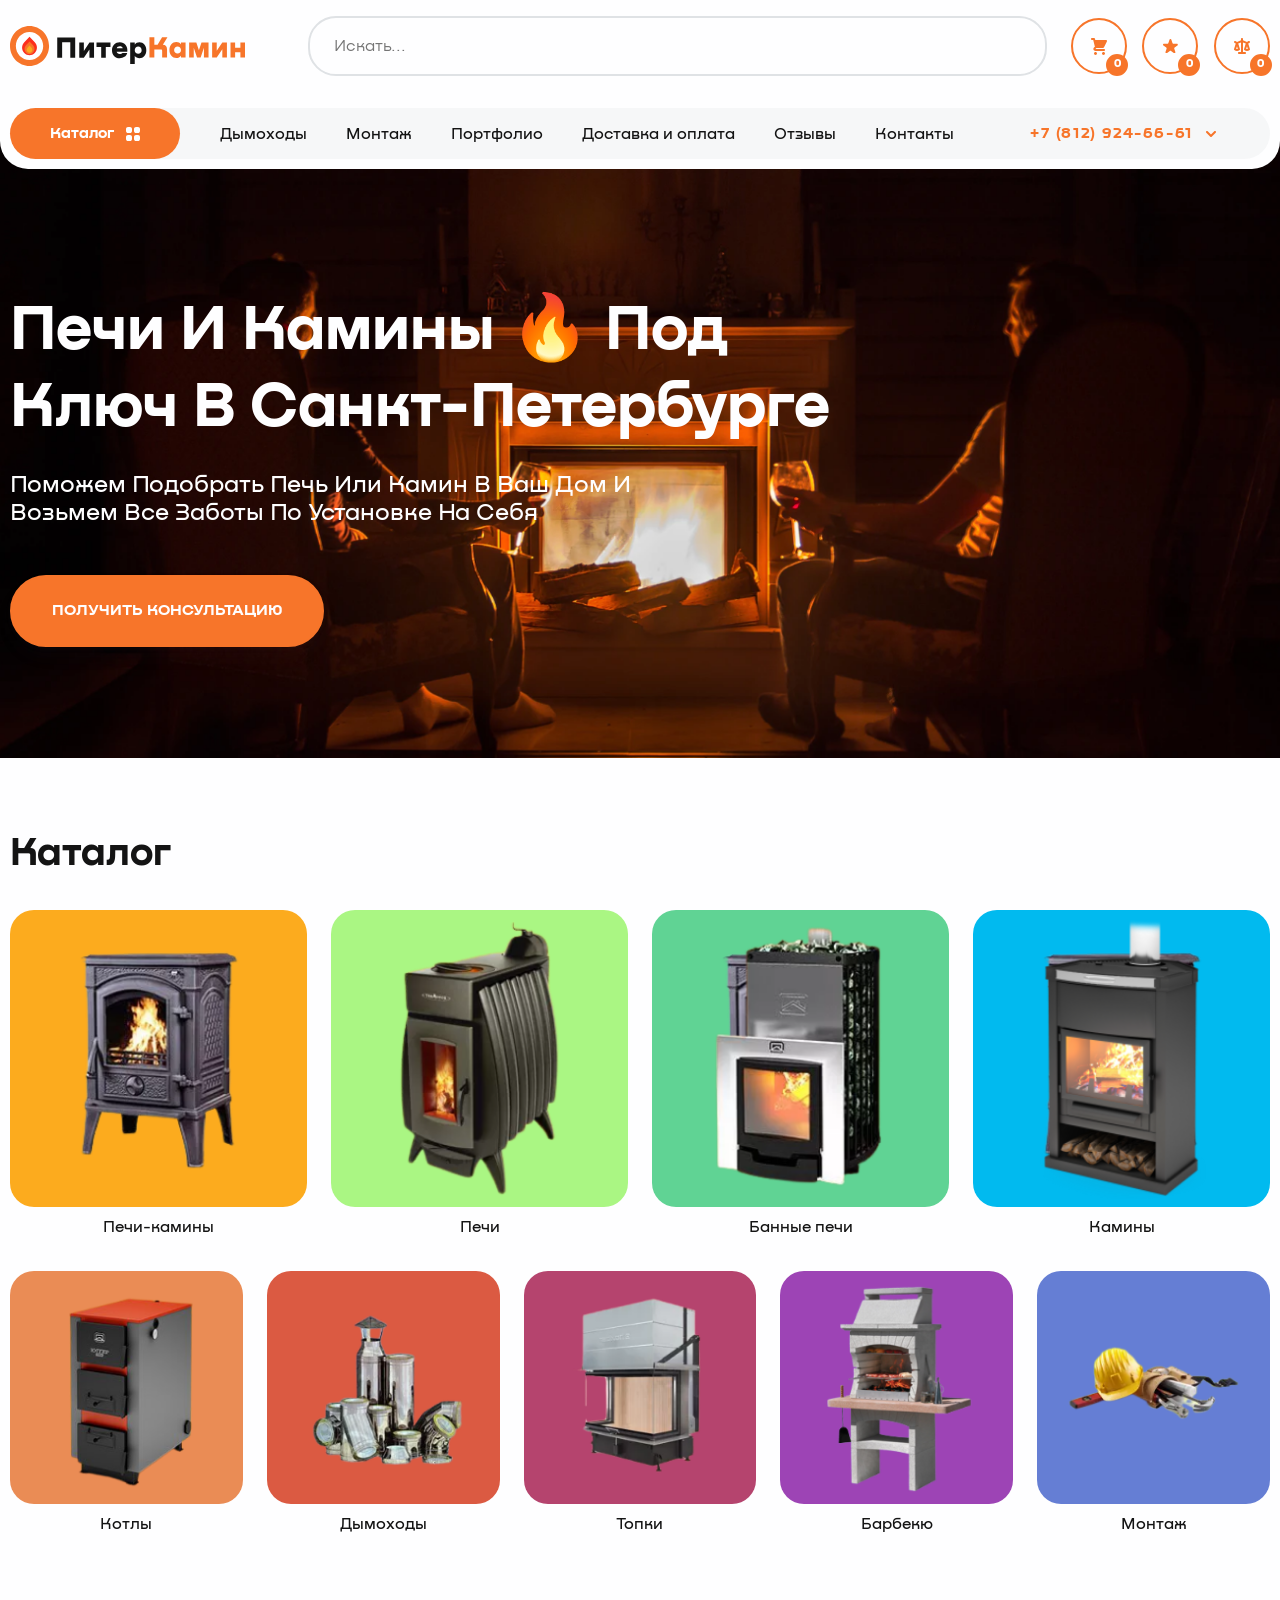
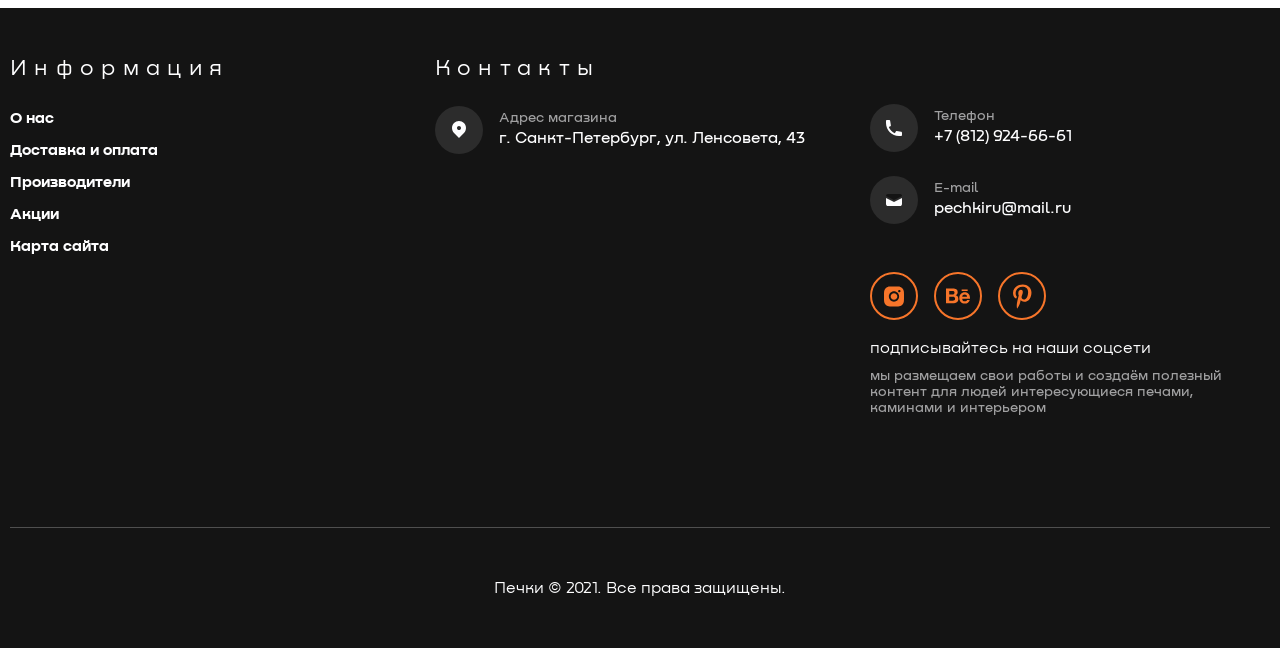
==== commit 1569e679: "make swiper" ====
--- a/index.html
+++ b/index.html
@@ -5,6 +5,7 @@
     <meta name="viewport" content="width=device-width, initial-scale=1.0">
     <title>Document</title>
     <link rel="stylesheet" href="./css/main.css">
+    <!-- <link rel="stylesheet" href="https://unpkg.com/swiper/swiper-bundle.min.css"> -->
 </head>
 <body>
     <div class="wrapper">
@@ -245,6 +246,8 @@
             </div>
         </div>
     </div>
+    <!-- <div class="red" style="width: 30px; height: 200vh; background: red;"></div> -->
+
 </header>
 
 <div class="catalog__dialog">
@@ -1029,10 +1032,102 @@
             <section class="top">
                 <div class="container">
                     <div class="top__inner">
-                        
+                        <div class="top__texts">
+                            <h1 class="top__title">Печи и камины 🔥 под ключ в Санкт-Петербурге</h1>
+                            <p class="top__text">Поможем подобрать печь или камин в ваш дом и возьмем все заботы по установке на себя</p>
+                        </div>
+                        <button class="top__btn">Получить консультацию</button>
                     </div>
                 </div>
             </section>
+        
+        
+            <section class="catalogy"> 
+                <div class="container">
+                    <div class="catalogy__inner">
+                        <h3 class="catalogy__title">Каталог</h3>
+                        <div class="catalogy__content">
+                            <div class="swiper">
+                                <div class="swiper-wrapper catalogy-swiper">
+                                    <div class="swiper-slide catalogy__item catalogy__item--big">
+                                        <div class="catalogy__slide">
+                                            <a class="catalogy__slide-link" href="#" style="background-color: rgb(252, 171, 30);">
+                                                <img class="catalogy__slide-link-img" src="/img/catalog/pechi1x.png" alt="изображение печи">
+                                            </a>
+                                            <h6 class="catalogy__slide-title">Печи-камины</h6>
+                                        </div>
+                                    </div>
+                                    <div class="swiper-slide catalogy__item catalogy__item--big ">
+                                        <div class="catalogy__slide">
+                                            <a class="catalogy__slide-link" href="#" style="background-color: rgb(170, 246, 131);">
+                                                <img class="catalogy__slide-link-img" src="/img/catalog/2.png" alt="изображение печи">
+                                            </a>
+                                            <h6 class="catalogy__slide-title">Печи</h6>
+                                        </div>
+                                    </div>
+                                    <div class="swiper-slide catalogy__item catalogy__item--big">
+                                        <div class="catalogy__slide">
+                                            <a class="catalogy__slide-link" href="#" style="background-color: rgb(96, 211, 148);">
+                                                <img class="catalogy__slide-link-img" src="/img/catalog/3.png" alt="изображение печи">
+                                            </a>
+                                            <h6 class="catalogy__slide-title">Банные печи</h6>
+                                        </div>
+                                    </div>
+                                    <div class="swiper-slide catalogy__item catalogy__item--big">
+                                        <div class="catalogy__slide">
+                                            <a class="catalogy__slide-link" href="#" style="background-color:rgb(1, 186, 239);">
+                                                <img class="catalogy__slide-link-img" src="/img/catalog/4.png" alt="изображение печи">
+                                            </a>
+                                            <h6 class="catalogy__slide-title">Камины</h6>
+                                        </div>
+                                    </div>
+                                    <div class="swiper-slide catalogy__item">
+                                        <div class="catalogy__slide">
+                                            <a class="catalogy__slide-link" href="#" style="background-color: rgb(234, 140, 85);">
+                                                <img class="catalogy__slide-link-img" src="/img/catalog/5.png" alt="изображение печи">
+                                            </a>
+                                            <h6 class="catalogy__slide-title">Котлы</h6>
+                                        </div>
+                                    </div>
+                                    <div class="swiper-slide catalogy__item">
+                                        <div class="catalogy__slide">
+                                            <a class="catalogy__slide-link" href="#" style="background-color: rgb(219, 90, 66);">
+                                                <img class="catalogy__slide-link-img" src="/img/catalog/6.png" alt="изображение печи">
+                                            </a>
+                                            <h6 class="catalogy__slide-title">Дымоходы</h6>
+                                        </div>
+                                    </div>
+                                    <div class="swiper-slide catalogy__item">
+                                        <div class="catalogy__slide">
+                                            <a class="catalogy__slide-link" href="#"  style="background-color: rgb(181, 68, 110);">
+                                                <img class="catalogy__slide-link-img" src="/img/catalog/7.png" alt="изображение печи">
+                                            </a>
+                                            <h6 class="catalogy__slide-title">Топки</h6>
+                                        </div>
+                                    </div>
+                                    <div class="swiper-slide catalogy__item">
+                                        <div class="catalogy__slide">
+                                            <a class="catalogy__slide-link" href="#" style="background-color: rgb(157, 68, 181);">
+                                                <img class="catalogy__slide-link-img" src="/img/catalog/8.png" alt="изображение печи">
+                                            </a>
+                                            <h6 class="catalogy__slide-title">Барбекю</h6>
+                                        </div>
+                                    </div>
+                                    <div class="swiper-slide catalogy__item">
+                                        <div class="catalogy__slide">
+                                            <a class="catalogy__slide-link" href="#" style="background-color: rgb(101, 126, 212);">
+                                                <img class="catalogy__slide-link-img" src="/img/catalog/9.png" alt="изображение печи">
+                                            </a>
+                                            <h6 class="catalogy__slide-title">Монтаж</h6>
+                                        </div>
+                                    </div>
+                                </div>
+                            </div>
+                        </div>
+                    </div>
+                </div>
+            </section>
+
         </main>
 
         <footer class="footer">
@@ -1143,7 +1238,7 @@
 </footer>
     </div>  
 
-
+    <!-- <script src="https://unpkg.com/swiper/swiper-bundle.min.js"></script> -->
     <script type="module" src="js/index.js"></script>
 </body>
 </html>
--- a/css/main.css
+++ b/css/main.css
@@ -67,41 +67,41 @@
 
 @font-face {
   font-family: "Nekst";
-  src: url("/fonts/FONTSPRINGDEMO-NekstBlackRegular.woff2") format("woff2");
+  src: url("/fonts/Nekst-Black.woff2") format("woff2");
   font-weight: 900;
 }
 @font-face {
   font-family: "Nekst";
-  src: url("/fonts/FONTSPRINGDEMO-NekstBoldRegular.woff2") format("woff2");
+  src: url("/fonts/Nekst-Bold.woff2") format("woff2");
   font-weight: 700;
 }
 @font-face {
   font-family: "Nekst";
-  src: url("/fonts/FONTSPRINGDEMO-NekstMediumRegular.woff2") format("woff2");
+  src: url("/fonts/Nekst-Medium.woff2") format("woff2");
   font-weight: 500;
 }
 @font-face {
   font-family: "Nekst";
-  src: url("/fonts/FONTSPRINGDEMO-NekstRegular.woff2") format("woff2");
+  src: url("/fonts/Nekst-Regular.woff2") format("woff2");
   font-weight: 400;
 }
 .cart span, .star span, .scales span {
-  font-family: "Nekst", sans-serif;
+  font-family: "Nekst";
   font-weight: 900;
 }
 
-.footer-contacts__social-texts-text, .footer-contacts__menu-item-text, .footer-contacts__menu-item-title, .header-scroll__menu-item-link, .number-details__texter, .number-details--scroll__texter, .number-details__text, .number-details--scroll__text, .number-details__title, .number-details--scroll__title, .catalog__cart-item-link, .catalog__item-link-title, .menu__item-link {
-  font-family: "Nekst", sans-serif;
+.catalogy__slide-title, .footer-contacts__social-texts-text, .footer-contacts__menu-item-text, .footer-contacts__menu-item-title, .top__text, .header-scroll__menu-item-link, .number-details__texter, .number-details--scroll__texter, .number-details__text, .number-details--scroll__text, .number-details__title, .number-details--scroll__title, .catalog__cart-item-link, .catalog__item-link-title, .menu__item-link {
+  font-family: "Nekst";
   font-weight: 500;
 }
 
-.footer-inform__menu-item-link, .footer-inform__title, .number-details__btn, .number-details--scroll__btn, .catalog__cart-list-type-title, .catalog__second-text, .catalog__title {
-  font-family: "Nekst", sans-serif;
+.catalogy__title, .footer-inform__menu-item-link, .top__btn, .top__title, .number-details__btn, .number-details--scroll__btn, .catalog__cart-list-type-title, .catalog__second-text, .catalog__title, .header__num-btn-title, .header__num--scroll-btn-title {
+  font-family: "Nekst";
   font-weight: 700;
 }
 
-.footer-bottom__title, .footer-contacts__social-texts-title, .header__input, body {
-  font-family: "Nekst", sans-serif;
+.footer-bottom__title, .footer-contacts__social-texts-title, .footer-inform__title, .header__input, body {
+  font-family: "Nekst";
   font-weight: 400;
 }
 
@@ -220,7 +220,6 @@
 }
 
 .header {
-  padding-top: 16px;
   background-color: rgb(254, 254, 255);
 }
 .header__inner {
@@ -233,8 +232,11 @@
   right: 0;
   max-width: 1300px;
   width: 100%;
+  padding: 0 10px 10px 10px;
   margin: 0 auto;
-  padding: 0 10px;
+  background-color: rgb(254, 254, 255);
+  border-bottom-left-radius: 28px;
+  border-bottom-right-radius: 28px;
 }
 .header__top {
   display: flex;
@@ -347,7 +349,6 @@
 }
 .header__num-btn-title, .header__num--scroll-btn-title {
   color: rgb(247, 117, 42);
-  font-family: "Arial", sans-serif;
   font-size: 16px;
   line-height: 1.2;
   letter-spacing: 0.1em;
@@ -389,11 +390,10 @@
 }
 .catalog__first {
   padding: 16px;
-  background: rgba(97, 112, 125, 0.05);
+  background: #F6F7F8;
   border-radius: 24px;
   min-width: 271px;
-  max-height: 580px;
-  overflow-y: auto;
+  max-height: 620px;
 }
 
 .catalog__list {
@@ -434,7 +434,7 @@
 
 .catalog__second {
   padding: 16px;
-  background: rgba(97, 112, 125, 0.05);
+  background: #F6F7F8;
   border-radius: 24px;
 }
 .catalog__second-title {
@@ -510,7 +510,7 @@
   top: 56px;
   z-index: 6;
   width: clamp(12.5rem, -9.1233rem + 34.4595vw, 18.875rem);
-  background-color: rgba(97, 112, 125, 0.05);
+  background-color: #F6F7F8;
   border-radius: 24px;
   padding: 16px;
 }
@@ -637,7 +637,7 @@
   left: 0;
   min-width: 184px;
   padding: 16px;
-  background-color: rgba(97, 112, 125, 0.05);
+  background-color: #F6F7F8;
   border-radius: 24px;
   display: flex;
   flex-direction: column;
@@ -653,6 +653,60 @@
   transition: all 0.3s ease;
 }
 .header-scroll__menu-item-link:hover {
+  color: rgb(247, 117, 42);
+}
+
+.top {
+  background-image: url("/img/top/top.png");
+  background-repeat: no-repeat;
+  background-position: top center;
+  background-size: cover;
+  padding: 111px 0;
+}
+.top__inner {
+  display: flex;
+  flex-direction: column;
+  align-items: flex-start;
+  gap: 48px;
+}
+.top__texts {
+  display: flex;
+  flex-direction: column;
+  align-items: flex-start;
+  gap: 24px;
+}
+.top__title {
+  max-width: 855px;
+  font-size: 64px;
+  line-height: 1.2;
+  color: rgb(254, 254, 255);
+  text-transform: capitalize;
+}
+.top__text {
+  max-width: 632px;
+  font-size: 24px;
+  line-height: 1.1666666667;
+  color: rgb(254, 254, 255);
+  text-transform: capitalize;
+}
+.top__btn {
+  display: flex;
+  align-items: center;
+  justify-content: center;
+  min-height: 72px;
+  padding: 0 40px;
+  background-color: rgb(247, 117, 42);
+  border: 2px solid rgb(247, 117, 42);
+  border-radius: 36px;
+  box-shadow: 0px 0px 1px 0px rgba(97, 112, 125, 0.04), 0px 2px 6px 0px rgba(97, 112, 125, 0.04), 0px 10px 20px 0px rgba(97, 112, 125, 0.04);
+  text-transform: uppercase;
+  font-size: 16px;
+  line-height: 1.2;
+  color: rgb(254, 254, 255);
+  transition: all 0.3s ease;
+}
+.top__btn:hover {
+  background-color: rgb(254, 254, 255);
   color: rgb(247, 117, 42);
 }
 
@@ -804,4 +858,61 @@
   display: flex;
   flex-direction: column;
   gap: 48px;
+}
+
+.catalogy {
+  padding: 72px 0;
+  background-color: rgb(254, 254, 255);
+}
+.catalogy__inner {
+  display: flex;
+  flex-direction: column;
+  gap: 32px;
+  align-items: flex-start;
+}
+.catalogy__title {
+  font-size: 40px;
+  line-height: 1.2;
+  color: rgb(20, 20, 20);
+}
+
+.catalogy__slide {
+  display: flex;
+  flex-direction: column;
+  gap: 8px;
+  align-items: center;
+  transition: all 0.3s ease;
+}
+.catalogy__slide:hover {
+  transform: translateY(-2px);
+}
+.catalogy__slide-link {
+  display: block;
+  width: 100%;
+  padding: 8px;
+  border-radius: 24px;
+}
+.catalogy__slide-link-img {
+  width: 100%;
+  height: auto;
+  -o-object-fit: contain;
+     object-fit: contain;
+}
+.catalogy__slide-title {
+  font-size: 16px;
+  line-height: 1.5;
+  color: rgb(20, 20, 20);
+}
+
+.catalogy-swiper {
+  display: grid;
+  grid-template-columns: repeat(20, 1fr);
+  gap: 32px 24px;
+}
+
+.catalogy__item {
+  grid-column: span 4;
+}
+.catalogy__item--big {
+  grid-column: span 5;
 }/*# sourceMappingURL=main.css.map */
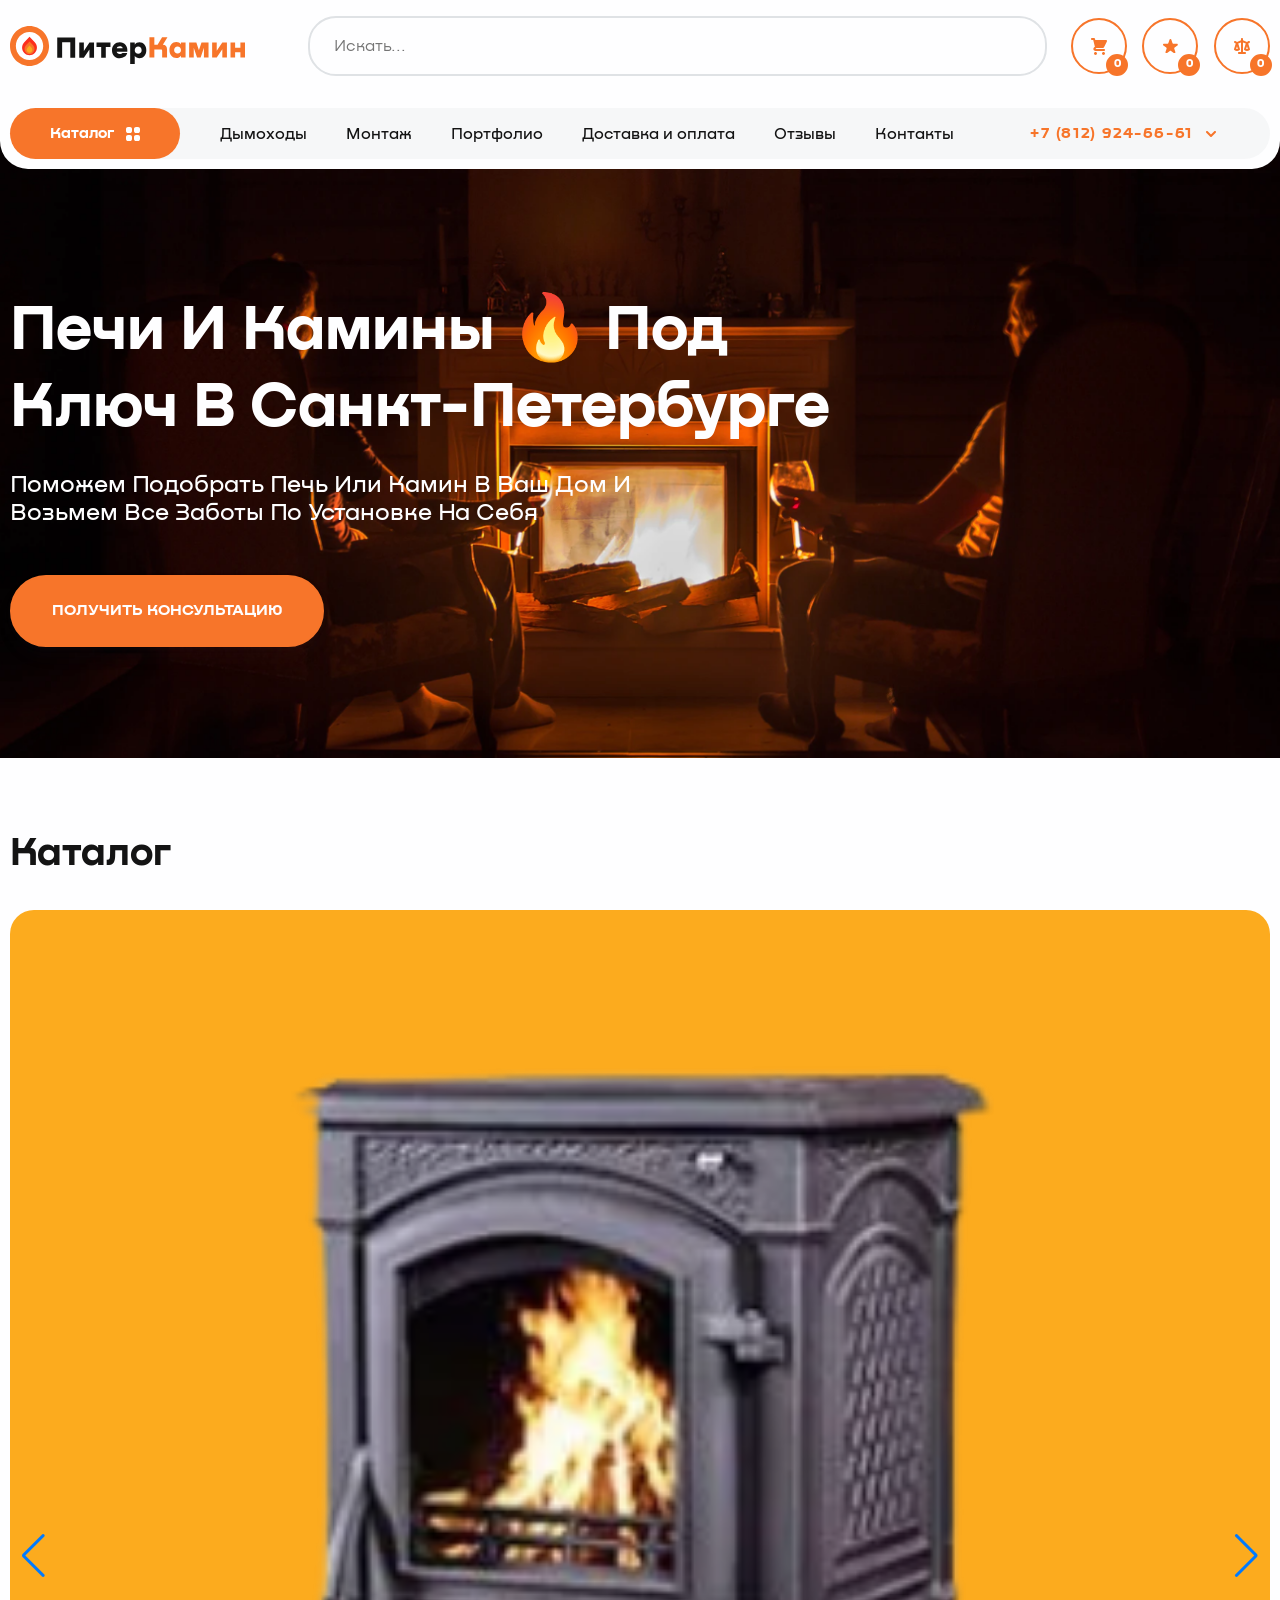
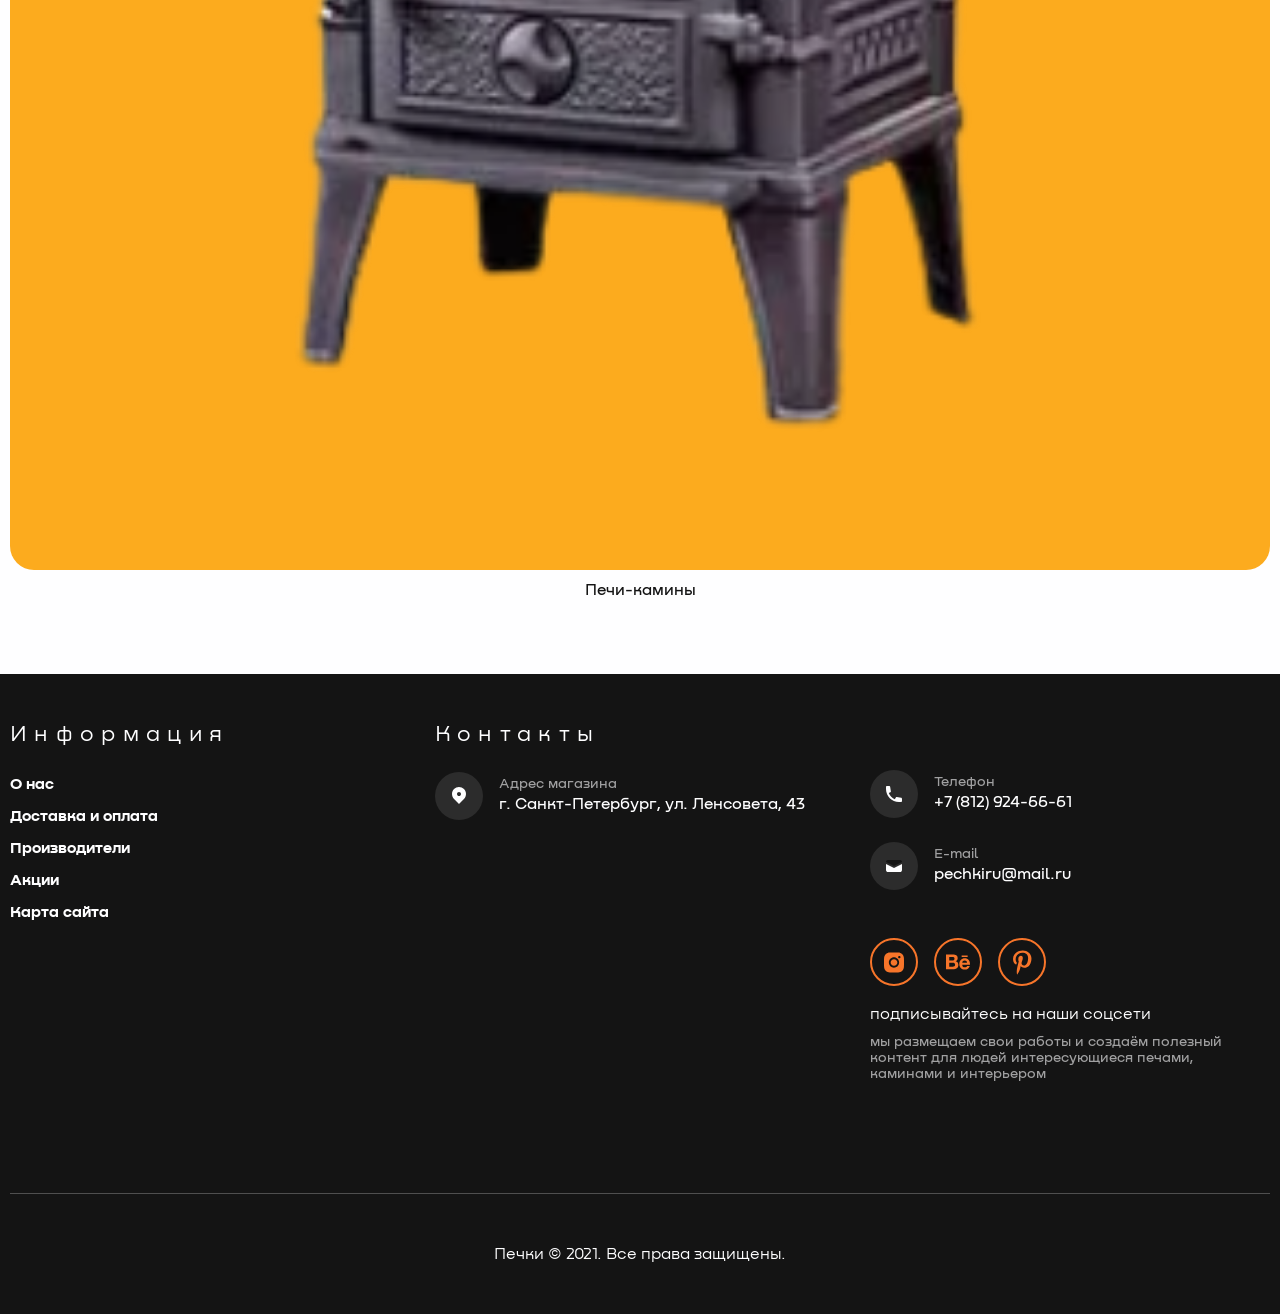
==== commit 4ab71b56: "add adaptiv" ====
--- a/index.html
+++ b/index.html
@@ -5,7 +5,7 @@
     <meta name="viewport" content="width=device-width, initial-scale=1.0">
     <title>Document</title>
     <link rel="stylesheet" href="./css/main.css">
-    <!-- <link rel="stylesheet" href="https://unpkg.com/swiper/swiper-bundle.min.css"> -->
+    <link rel="stylesheet" href="https://unpkg.com/swiper/swiper-bundle.min.css">
 </head>
 <body>
     <div class="wrapper">
@@ -1122,6 +1122,9 @@
                                         </div>
                                     </div>
                                 </div>
+                                    <div class="swiper-pagination"></div>
+                                    <div class="swiper-button-next"></div>
+                                    <div class="swiper-button-prev"></div>
                             </div>
                         </div>
                     </div>
@@ -1238,7 +1241,7 @@
 </footer>
     </div>  
 
-    <!-- <script src="https://unpkg.com/swiper/swiper-bundle.min.js"></script> -->
+    <script src="https://unpkg.com/swiper/swiper-bundle.min.js"></script>
     <script type="module" src="js/index.js"></script>
 </body>
 </html>
--- a/css/main.css
+++ b/css/main.css
@@ -915,4 +915,25 @@
 }
 .catalogy__item--big {
   grid-column: span 5;
+}
+
+@media (max-width: 834px) {
+  .catalogy-swiper {
+    display: grid;
+    grid-template-columns: repeat(3, 1fr);
+    gap: 24px 24px;
+  }
+  .catalogy__item {
+    grid-column: span 1;
+  }
+  .catalogy__item--big {
+    grid-column: span 1;
+  }
+}
+@media (max-width: 555px) {
+  .catalogy-swiper {
+    display: grid;
+    grid-template-columns: repeat(2, 1fr);
+    gap: 24px 24px;
+  }
 }/*# sourceMappingURL=main.css.map */
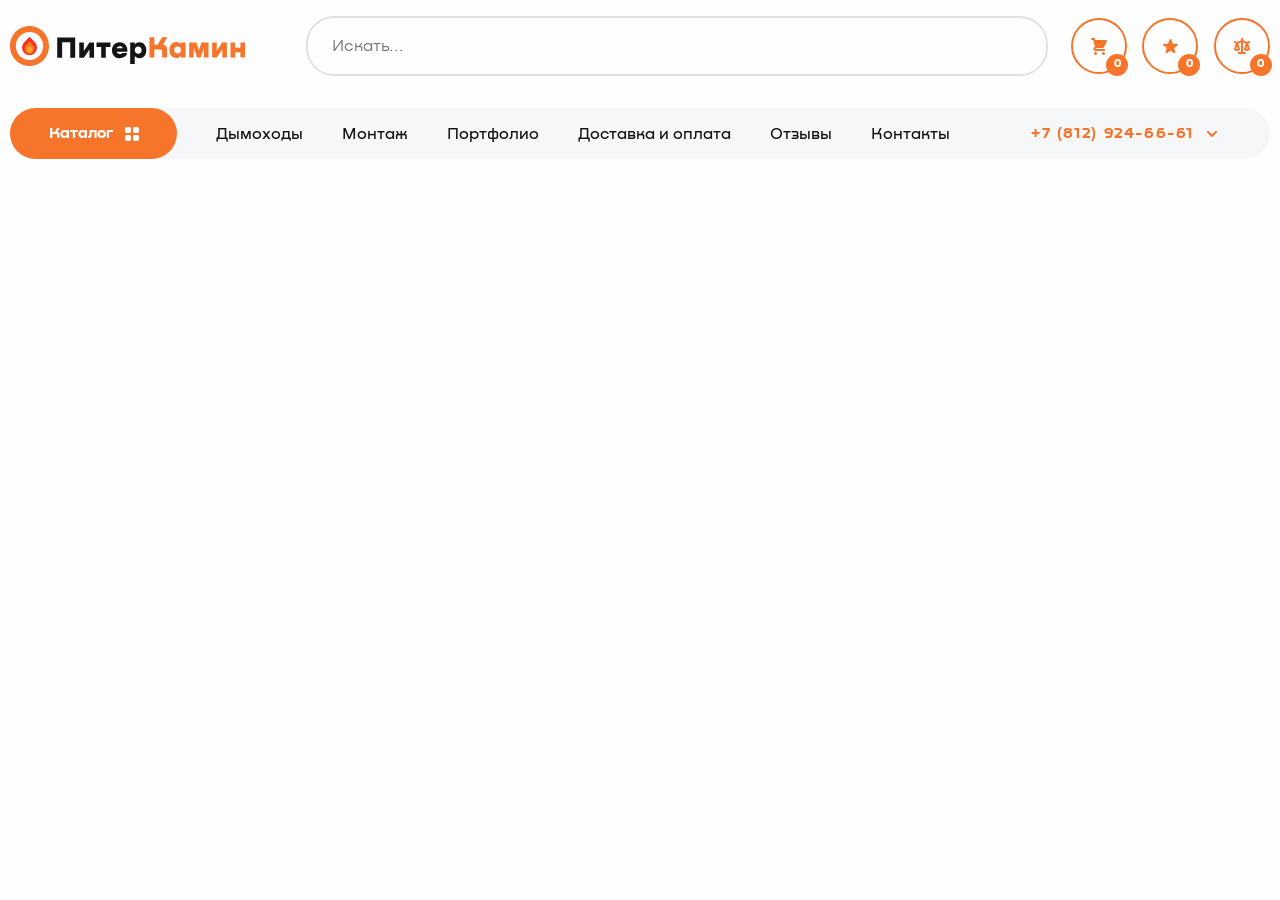
==== commit 2d7a6c0f: "add header adaptiv" ====
--- a/index.html
+++ b/index.html
@@ -13,9 +13,19 @@
     <div class="container container-header">
         <div class="header__inner">
             <div class="header__top">
+                <button class="header__plan-btn hidden">
+                    <span></span>
+                    <span></span>
+                    <span></span>
+                </button>
                 <a href="#" class="logo" aria-label="логотип" title="перейти на главную страницу">
                     <img class="logo__img" src="/img/header/full-logo.svg" alt="изображение лого">
                 </a>
+                <div class="header__phone hidden">
+                    <svg width="16.000000" height="16.000000" viewBox="0 0 16 16" fill="none">
+                        <path id="Vector" d="M0 1C0 0.73 0.1 0.48 0.29 0.29C0.48 0.1 0.73 0 1 0L3.15 0C3.38 0 3.61 0.08 3.79 0.23C3.97 0.39 4.1 0.6 4.13 0.83L4.87 5.27C4.91 5.48 4.88 5.69 4.78 5.89C4.68 6.08 4.53 6.23 4.33 6.33L2.79 7.1C3.34 8.47 4.17 9.72 5.22 10.77C6.27 11.82 7.52 12.65 8.89 13.2L9.67 11.66C9.76 11.46 9.91 11.31 10.11 11.21C10.3 11.11 10.51 11.08 10.72 11.12L15.16 11.86C15.39 11.89 15.6 12.02 15.76 12.2C15.91 12.38 15.99 12.61 16 12.84L16 15C16 15.26 15.89 15.51 15.7 15.7C15.51 15.89 15.26 16 15 16L13 16C5.82 16 0 10.18 0 3L0 1Z" fill="#141414" fill-opacity="1.000000" fill-rule="nonzero"/>
+                    </svg>
+                </div>
                 <div class="header-scroll__btns hidden">
                     <button class="header-scroll__btn header-scroll__btn-cataog">
                         <svg width="14.000000" height="14.000000" viewBox="0 0 14 14" fill="none">
@@ -1028,7 +1038,90 @@
         </div>
 </div>
 
-        <main class="main">
+
+<div class="menu-plan">
+    <div class="menu-plan__inner">
+        <div class="menu-plan__back">
+            <div class="menu-plan__back-svg">
+                <svg width="12.012070" height="12.000000" viewBox="0 0 12.0121 12" fill="none">
+                    <path id="Vector" d="M0.29 0.3C0.48 0.11 0.73 0.01 0.99 0.01C1.26 0.01 1.51 0.11 1.7 0.3L5.99 4.59L10.29 0.3C10.38 0.2 10.49 0.13 10.61 0.08C10.73 0.02 10.87 0 11 3.05e-5C11.13 -0.01 11.26 0.02 11.39 0.07C11.51 0.12 11.62 0.19 11.71 0.29C11.81 0.38 11.88 0.49 11.93 0.62C11.98 0.74 12.01 0.87 12.01 1C12.01 1.14 11.98 1.27 11.93 1.39C11.87 1.51 11.8 1.62 11.7 1.71L7.41 6.01L11.7 10.3C11.88 10.49 11.98 10.74 11.98 11C11.98 11.27 11.88 11.52 11.69 11.7C11.5 11.89 11.25 11.99 10.99 12C10.73 12 10.48 11.9 10.29 11.71L5.99 7.42L1.7 11.71C1.51 11.9 1.26 12 1 12C0.74 11.99 0.49 11.89 0.3 11.7C0.11 11.52 0.01 11.27 0.01 11C0 10.74 0.11 10.49 0.29 10.3L4.58 6.01L0.29 1.71C0.1 1.53 0 1.27 0 1.01C0 0.74 0.1 0.49 0.29 0.3Z" fill="#FEFEFF" fill-opacity="1.000000" fill-rule="evenodd"/>
+                </svg>
+            </div>
+            <h3 class="menu-plan__back-title">Меню</h3>
+        </div>
+        <ul class="menu-plan__items">
+            <li class="menu-plan__item">
+                <svg width="14.000000" height="14.000000" viewBox="0 0 14 14" fill="none">
+                    <path id="catalog" d="M2 0C1.46 0 0.96 0.21 0.58 0.58C0.21 0.96 0 1.46 0 2L0 4C0 4.53 0.21 5.03 0.58 5.41C0.96 5.78 1.46 6 2 6L4 6C4.53 6 5.03 5.78 5.41 5.41C5.78 5.03 6 4.53 6 4L6 2C6 1.46 5.78 0.96 5.41 0.58C5.03 0.21 4.53 0 4 0L2 0ZM2 8C1.46 8 0.96 8.21 0.58 8.58C0.21 8.96 0 9.46 0 10L0 12C0 12.53 0.21 13.03 0.58 13.41C0.96 13.78 1.46 14 2 14L4 14C4.53 14 5.03 13.78 5.41 13.41C5.78 13.03 6 12.53 6 12L6 10C6 9.46 5.78 8.96 5.41 8.58C5.03 8.21 4.53 8 4 8L2 8ZM8 2C8 1.46 8.21 0.96 8.58 0.58C8.96 0.21 9.46 0 10 0L12 0C12.53 0 13.03 0.21 13.41 0.58C13.78 0.96 14 1.46 14 2L14 4C14 4.53 13.78 5.03 13.41 5.41C13.03 5.78 12.53 6 12 6L10 6C9.46 6 8.96 5.78 8.58 5.41C8.21 5.03 8 4.53 8 4L8 2ZM8 10C8 9.46 8.21 8.96 8.58 8.58C8.96 8.21 9.46 8 10 8L12 8C12.53 8 13.03 8.21 13.41 8.58C13.78 8.96 14 9.46 14 10L14 12C14 12.53 13.78 13.03 13.41 13.41C13.03 13.78 12.53 14 12 14L10 14C9.46 14 8.96 13.78 8.58 13.41C8.21 13.03 8 12.53 8 12L8 10Z" fill="#141414" fill-opacity="1.000000" fill-rule="nonzero"/>
+                </svg>
+                <a href="#" class="menu-plan__item-title" aria-label="перейти в Каталог" title="Каталог">Каталог</a>
+            </li>
+            <li class="menu-plan__item">
+                <svg class="menu-plan__item-svg" width="16.000000" height="1.000000" viewBox="0 0 16 1" fill="none">
+                    <rect id="Rectangle 2" width="16.000000" height="1.000000" fill="#141414" fill-opacity="1.000000"/>
+                </svg>
+                <a href="#" class="menu-plan__item-title" aria-label="перейти в Доставка и оплата" title="Доставка и оплата">Доставка и оплата</a>
+            </li>
+            <li class="menu-plan__item">
+                <svg class="menu-plan__item-svg" width="16.000000" height="1.000000" viewBox="0 0 16 1" fill="none">
+                    <rect id="Rectangle 2" width="16.000000" height="1.000000" fill="#141414" fill-opacity="1.000000"/>
+                </svg>
+                <a href="#" class="menu-plan__item-title" aria-label="перейти в Монтаж" title="Монтаж">Монтаж</a>
+            </li>
+            <li class="menu-plan__item">
+                <svg class="menu-plan__item-svg" width="16.000000" height="1.000000" viewBox="0 0 16 1" fill="none">
+                    <rect id="Rectangle 2" width="16.000000" height="1.000000" fill="#141414" fill-opacity="1.000000"/>
+                </svg>
+                <a href="#" class="menu-plan__item-title" aria-label="перейти в Портфолио" title="Портфолио">Портфолио</a>
+            </li>
+            <li class="menu-plan__item">
+                <svg class="menu-plan__item-svg" width="16.000000" height="1.000000" viewBox="0 0 16 1" fill="none">
+                    <rect id="Rectangle 2" width="16.000000" height="1.000000" fill="#141414" fill-opacity="1.000000"/>
+                </svg>
+                <a href="#" class="menu-plan__item-title" aria-label="перейти в Отзывы" title="Отзывы">Отзывы</a>
+            </li>
+            <li class="menu-plan__item">
+                <svg class="menu-plan__item-svg" width="16.000000" height="1.000000" viewBox="0 0 16 1" fill="none">
+                    <rect id="Rectangle 2" width="16.000000" height="1.000000" fill="#141414" fill-opacity="1.000000"/>
+                </svg>
+                <a href="#" class="menu-plan__item-title" aria-label="перейти в Контакты" title="Контакты">Контакты</a>
+            </li>
+            <li class="menu-plan__item hidden">
+                <svg class="menu-plan__item-svg" width="16.000000" height="1.000000" viewBox="0 0 16 1" fill="none">
+                    <rect id="Rectangle 2" width="16.000000" height="1.000000" fill="#141414" fill-opacity="1.000000"/>
+                </svg>
+                <a href="#" class="menu-plan__item-title" aria-label="перейти в Сравнения" title="Сравнения">Сравнения</a>
+            </li>
+        </ul>
+        <input class="menu-plan__input" type="text" placeholder="Искать...">
+        <div class="menu-plan__btns">
+            <button class="menu-plan__btns-draw">
+                <svg xmlns="http://www.w3.org/2000/svg" width="16" height="17" viewBox="0 0 16 17" fill="none">
+                    <path id="Vector" d="M1 0C0.73 0 0.48 0.1 0.29 0.29C0.1 0.48 0 0.73 0 1C0 1.26 0.1 1.51 0.29 1.7C0.48 1.89 0.73 2 1 2L2.21 2L2.52 3.22C2.52 3.23 2.53 3.25 2.53 3.26L3.89 8.69L3 9.58C1.73 10.84 2.63 13 4.41 13L13 13C13.26 13 13.51 12.89 13.7 12.7C13.89 12.51 14 12.26 14 12C14 11.73 13.89 11.48 13.7 11.29C13.51 11.1 13.26 11 13 11L4.41 11L5.41 10L12 10C12.18 9.99 12.36 9.94 12.52 9.85C12.68 9.75 12.81 9.61 12.89 9.44L15.89 3.44C15.97 3.29 16 3.12 15.99 2.95C15.99 2.78 15.93 2.61 15.85 2.47C15.76 2.32 15.63 2.2 15.48 2.12C15.33 2.04 15.17 2 15 2L4.28 2L3.96 0.75C3.91 0.54 3.79 0.34 3.61 0.21C3.43 0.07 3.22 0 3 0L1 0ZM14 15.5C14 15.89 13.84 16.27 13.56 16.56C13.27 16.84 12.89 17 12.5 17C12.1 17 11.72 16.84 11.43 16.56C11.15 16.27 11 15.89 11 15.5C11 15.1 11.15 14.72 11.43 14.43C11.72 14.15 12.1 14 12.5 14C12.89 14 13.27 14.15 13.56 14.43C13.84 14.72 14 15.1 14 15.5ZM4.5 17C4.89 17 5.27 16.84 5.56 16.56C5.84 16.27 6 15.89 6 15.5C6 15.1 5.84 14.72 5.56 14.43C5.27 14.15 4.89 14 4.5 14C4.1 14 3.72 14.15 3.43 14.43C3.15 14.72 3 15.1 3 15.5C3 15.89 3.15 16.27 3.43 16.56C3.72 16.84 4.1 17 4.5 17Z" fill="currentColor" fill-opacity="1.000000" fill-rule="nonzero"/>
+                </svg>  
+                <h6 class="menu-plan__btns-draw-title">Корзина</h6>
+                <span>0</span>
+            </button>
+            <button class="menu-plan__btns-favorite">
+                <svg width="14.868408" height="14.240479" viewBox="0 0 14.8684 14.2405" fill="none">
+                    <path id="Vector" d="M6.48 0.69C6.78 -0.24 8.08 -0.24 8.38 0.69L9.45 3.98C9.52 4.18 9.64 4.35 9.81 4.48C9.98 4.6 10.19 4.67 10.4 4.67L13.86 4.67C14.83 4.67 15.23 5.91 14.45 6.48L11.65 8.51C11.48 8.64 11.35 8.81 11.29 9.01C11.22 9.21 11.22 9.43 11.29 9.63L12.36 12.92C12.66 13.84 11.6 14.61 10.82 14.04L8.02 12.01C7.84 11.88 7.64 11.82 7.43 11.82C7.22 11.82 7.01 11.88 6.84 12.01L4.04 14.04C3.26 14.61 2.2 13.84 2.5 12.92L3.57 9.63C3.64 9.43 3.64 9.21 3.57 9.01C3.51 8.81 3.38 8.64 3.21 8.51L0.41 6.48C-0.37 5.91 0.03 4.67 1 4.67L4.46 4.67C4.67 4.67 4.87 4.6 5.05 4.48C5.22 4.35 5.34 4.18 5.41 3.98L6.48 0.69L6.48 0.69Z" fill="currentColor" fill-opacity="1.000000" fill-rule="nonzero"/>
+                </svg>
+                <h6 class="menu-plan__btns-favorite-title">Избранное</h6>
+                <span>0</span>
+            </button>
+            <button class="menu-plan__btns-scales menu-plan__btns-scales--hidden">
+                <svg width="16.000244" height="16.000000" viewBox="0 0 16.0002 16" fill="none">
+                    <path id="Vector" d="M7.99 0C8.26 0 8.51 0.1 8.7 0.29C8.89 0.48 8.99 0.73 8.99 1L8.99 2.32L12.95 3.9L14.55 3.1C14.79 2.98 15.06 2.96 15.31 3.05C15.56 3.13 15.77 3.31 15.89 3.55C16.01 3.79 16.03 4.06 15.94 4.31C15.86 4.56 15.68 4.77 15.44 4.89L14.21 5.51L15.95 10.93C16.01 11.11 16.01 11.31 15.96 11.49C15.91 11.68 15.81 11.85 15.66 11.98C14.93 12.63 13.98 13 12.99 13C12.01 13 11.06 12.63 10.33 11.98C10.18 11.85 10.08 11.68 10.03 11.49C9.98 11.31 9.98 11.11 10.04 10.93L11.76 5.58L8.99 4.47L8.99 14L10.99 14C11.26 14 11.51 14.1 11.7 14.29C11.89 14.48 11.99 14.73 11.99 15C11.99 15.26 11.89 15.51 11.7 15.7C11.51 15.89 11.26 16 10.99 16L4.99 16C4.73 16 4.48 15.89 4.29 15.7C4.1 15.51 3.99 15.26 3.99 15C3.99 14.73 4.1 14.48 4.29 14.29C4.48 14.1 4.73 14 4.99 14L6.99 14L6.99 4.47L4.23 5.58L5.95 10.93C6.01 11.11 6.01 11.31 5.96 11.49C5.91 11.68 5.81 11.85 5.66 11.98C4.93 12.63 3.98 13 2.99 13C2.01 13 1.06 12.63 0.33 11.98C0.18 11.85 0.08 11.68 0.03 11.49C-0.02 11.31 -0.02 11.11 0.04 10.93L1.78 5.51L0.55 4.89C0.32 4.77 0.15 4.56 0.07 4.31C-0.01 4.06 0.01 3.79 0.13 3.56C0.24 3.33 0.45 3.15 0.69 3.07C0.94 2.98 1.21 2.99 1.44 3.1L3.04 3.9L6.99 2.32L6.99 1C6.99 0.73 7.1 0.48 7.29 0.29C7.48 0.1 7.73 0 7.99 0ZM2.99 8.27L2.18 10.82C2.43 10.93 2.7 11 2.99 11C3.29 11 3.56 10.93 3.81 10.82L2.99 8.27ZM12.99 8.27L12.18 10.82C12.43 10.93 12.7 11 12.99 11C13.29 11 13.56 10.93 13.81 10.82L12.99 8.27Z" fill="currentColor" fill-opacity="1.000000" fill-rule="evenodd"/>
+                </svg>
+                <h6 class="menu-plan__btns-scales-title">Сравнения</h6>
+                <span>0</span>
+            </button>
+        </div>
+    </div>
+</div>
+
+
+        <!-- <main class="main">
             <section class="top">
                 <div class="container">
                     <div class="top__inner">
@@ -1047,9 +1140,9 @@
                     <div class="catalogy__inner">
                         <h3 class="catalogy__title">Каталог</h3>
                         <div class="catalogy__content">
-                            <div class="swiper">
-                                <div class="swiper-wrapper catalogy-swiper">
-                                    <div class="swiper-slide catalogy__item catalogy__item--big">
+                            <div class="cat">
+                                <div class="catalogy-swiper">
+                                    <div class="catalogy__item catalogy__item--big">
                                         <div class="catalogy__slide">
                                             <a class="catalogy__slide-link" href="#" style="background-color: rgb(252, 171, 30);">
                                                 <img class="catalogy__slide-link-img" src="/img/catalog/pechi1x.png" alt="изображение печи">
@@ -1057,7 +1150,7 @@
                                             <h6 class="catalogy__slide-title">Печи-камины</h6>
                                         </div>
                                     </div>
-                                    <div class="swiper-slide catalogy__item catalogy__item--big ">
+                                    <div class="catalogy__item catalogy__item--big ">
                                         <div class="catalogy__slide">
                                             <a class="catalogy__slide-link" href="#" style="background-color: rgb(170, 246, 131);">
                                                 <img class="catalogy__slide-link-img" src="/img/catalog/2.png" alt="изображение печи">
@@ -1065,7 +1158,7 @@
                                             <h6 class="catalogy__slide-title">Печи</h6>
                                         </div>
                                     </div>
-                                    <div class="swiper-slide catalogy__item catalogy__item--big">
+                                    <div class="catalogy__item catalogy__item--big">
                                         <div class="catalogy__slide">
                                             <a class="catalogy__slide-link" href="#" style="background-color: rgb(96, 211, 148);">
                                                 <img class="catalogy__slide-link-img" src="/img/catalog/3.png" alt="изображение печи">
@@ -1073,7 +1166,7 @@
                                             <h6 class="catalogy__slide-title">Банные печи</h6>
                                         </div>
                                     </div>
-                                    <div class="swiper-slide catalogy__item catalogy__item--big">
+                                    <div class="catalogy__item catalogy__item--big">
                                         <div class="catalogy__slide">
                                             <a class="catalogy__slide-link" href="#" style="background-color:rgb(1, 186, 239);">
                                                 <img class="catalogy__slide-link-img" src="/img/catalog/4.png" alt="изображение печи">
@@ -1081,7 +1174,7 @@
                                             <h6 class="catalogy__slide-title">Камины</h6>
                                         </div>
                                     </div>
-                                    <div class="swiper-slide catalogy__item">
+                                    <div class="catalogy__item">
                                         <div class="catalogy__slide">
                                             <a class="catalogy__slide-link" href="#" style="background-color: rgb(234, 140, 85);">
                                                 <img class="catalogy__slide-link-img" src="/img/catalog/5.png" alt="изображение печи">
@@ -1089,7 +1182,7 @@
                                             <h6 class="catalogy__slide-title">Котлы</h6>
                                         </div>
                                     </div>
-                                    <div class="swiper-slide catalogy__item">
+                                    <div class="catalogy__item">
                                         <div class="catalogy__slide">
                                             <a class="catalogy__slide-link" href="#" style="background-color: rgb(219, 90, 66);">
                                                 <img class="catalogy__slide-link-img" src="/img/catalog/6.png" alt="изображение печи">
@@ -1097,7 +1190,7 @@
                                             <h6 class="catalogy__slide-title">Дымоходы</h6>
                                         </div>
                                     </div>
-                                    <div class="swiper-slide catalogy__item">
+                                    <div class="catalogy__item">
                                         <div class="catalogy__slide">
                                             <a class="catalogy__slide-link" href="#"  style="background-color: rgb(181, 68, 110);">
                                                 <img class="catalogy__slide-link-img" src="/img/catalog/7.png" alt="изображение печи">
@@ -1105,7 +1198,7 @@
                                             <h6 class="catalogy__slide-title">Топки</h6>
                                         </div>
                                     </div>
-                                    <div class="swiper-slide catalogy__item">
+                                    <div class="catalogy__item">
                                         <div class="catalogy__slide">
                                             <a class="catalogy__slide-link" href="#" style="background-color: rgb(157, 68, 181);">
                                                 <img class="catalogy__slide-link-img" src="/img/catalog/8.png" alt="изображение печи">
@@ -1113,7 +1206,7 @@
                                             <h6 class="catalogy__slide-title">Барбекю</h6>
                                         </div>
                                     </div>
-                                    <div class="swiper-slide catalogy__item">
+                                    <div class="catalogy__item">
                                         <div class="catalogy__slide">
                                             <a class="catalogy__slide-link" href="#" style="background-color: rgb(101, 126, 212);">
                                                 <img class="catalogy__slide-link-img" src="/img/catalog/9.png" alt="изображение печи">
@@ -1122,11 +1215,11 @@
                                         </div>
                                     </div>
                                 </div>
-                                    <div class="swiper-pagination"></div>
-                                    <div class="swiper-button-next"></div>
-                                    <div class="swiper-button-prev"></div>
-                            </div>
-                        </div>
+                            </div>
+                        </div>
+                        <a class="catalogy__btn" href="#">
+                            Все категории
+                        </a>
                     </div>
                 </div>
             </section>
@@ -1238,7 +1331,7 @@
             <h6 class="footer-bottom__title">Печки © 2021. Все права защищены.</h6>
         </div>
     </div>
-</footer>
+</footer> -->
     </div>  
 
     <script src="https://unpkg.com/swiper/swiper-bundle.min.js"></script>
--- a/css/main.css
+++ b/css/main.css
@@ -85,17 +85,17 @@
   src: url("/fonts/Nekst-Regular.woff2") format("woff2");
   font-weight: 400;
 }
-.cart span, .star span, .scales span {
+.menu-plan__btns-draw span, .menu-plan__btns .menu-plan__btns-favorite span, .menu-plan__btns .menu-plan__btns-scales span, .cart span, .star span, .scales span {
   font-family: "Nekst";
   font-weight: 900;
 }
 
-.catalogy__slide-title, .footer-contacts__social-texts-text, .footer-contacts__menu-item-text, .footer-contacts__menu-item-title, .top__text, .header-scroll__menu-item-link, .number-details__texter, .number-details--scroll__texter, .number-details__text, .number-details--scroll__text, .number-details__title, .number-details--scroll__title, .catalog__cart-item-link, .catalog__item-link-title, .menu__item-link {
+.catalogy__slide-title, .footer-contacts__social-texts-text, .footer-contacts__menu-item-text, .footer-contacts__menu-item-title, .top__text, .menu-plan__item-title, .header-scroll__menu-item-link, .number-details__texter, .number-details--scroll__texter, .number-details__text, .number-details--scroll__text, .number-details__title, .number-details--scroll__title, .catalog__cart-item-link, .catalog__item-link-title, .menu__item-link {
   font-family: "Nekst";
   font-weight: 500;
 }
 
-.catalogy__title, .footer-inform__menu-item-link, .top__btn, .top__title, .number-details__btn, .number-details--scroll__btn, .catalog__cart-list-type-title, .catalog__second-text, .catalog__title, .header__num-btn-title, .header__num--scroll-btn-title {
+.catalogy__btn, .catalogy__title, .footer-inform__menu-item-link, .top__btn, .top__title, .menu-plan__btns-draw-title, .menu-plan__btns .menu-plan__btns-favorite-title, .menu-plan__btns .menu-plan__btns-scales-title, .menu-plan__back-title, .number-details__btn, .number-details--scroll__btn, .catalog__cart-list-type-title, .catalog__second-text, .catalog__title, .header__num-btn-title, .header__num--scroll-btn-title {
   font-family: "Nekst";
   font-weight: 700;
 }
@@ -242,7 +242,7 @@
   display: flex;
   align-items: center;
   justify-content: space-between;
-  gap: 24px;
+  gap: clamp(0.625rem, -4.1875rem + 7vw, 1.5rem);
   padding: 16px 0;
 }
 .header__input {
@@ -313,8 +313,8 @@
 .header__bottom-details {
   display: flex;
   align-items: center;
-  gap: 40px;
-  padding-right: 40px;
+  gap: clamp(0.625rem, -2.7307rem + 6.4378vw, 2.5rem);
+  padding-right: clamp(0.625rem, -2.7307rem + 6.4378vw, 2.5rem);
 }
 
 .menu__list {
@@ -367,7 +367,7 @@
   gap: 12px;
   background-color: rgb(247, 117, 42);
   border-radius: 28px;
-  padding: 16px 40px;
+  padding: 16px clamp(0.625rem, -2.7307rem + 6.4378vw, 2.5rem);
   cursor: pointer;
 }
 .catalog__title {
@@ -506,10 +506,10 @@
   visibility: hidden;
   transition: opacity 0.3s ease, visibility 0.3s ease;
   position: absolute;
-  left: clamp(0rem, 14.8395rem - 23.6486vw, -4.375rem);
+  left: clamp(-4rem, 14.8395rem - 23.6486vw, -4.375rem);
   top: 56px;
   z-index: 6;
-  width: clamp(12.5rem, -9.1233rem + 34.4595vw, 18.875rem);
+  width: 302px;
   background-color: #F6F7F8;
   border-radius: 24px;
   padding: 16px;
@@ -582,6 +582,26 @@
 
 .header__bottom {
   display: block;
+}
+
+.header__plan-btn {
+  display: flex;
+  flex-direction: column;
+  align-items: center;
+  justify-content: center;
+  width: 48px;
+  height: 48px;
+  gap: 4px;
+  background-color: transparent;
+  border: none;
+  transition: all 0.3s ease;
+}
+.header__plan-btn span {
+  display: block;
+  width: 14px;
+  height: 2px;
+  background-color: rgb(20, 20, 20);
+  border-radius: 2px;
 }
 
 .header-scroll__btns {
@@ -656,6 +676,220 @@
   color: rgb(247, 117, 42);
 }
 
+.menu-plan {
+  opacity: 0;
+  visibility: hidden;
+  position: fixed;
+  top: 0;
+  left: 0;
+  right: 0;
+  max-width: 834px;
+  height: 100vh;
+  margin: 0 auto;
+  padding-bottom: 16px;
+  background-color: rgb(254, 254, 255);
+}
+.menu-plan__inner {
+  display: flex;
+  flex-direction: column;
+  align-items: flex-start;
+  gap: 24px 0;
+}
+.menu-plan__back {
+  display: flex;
+  align-items: center;
+  gap: 16px;
+  padding: 8px;
+  background-color: rgb(252, 47, 30);
+  width: 100%;
+}
+.menu-plan__back-svg {
+  display: flex;
+  align-items: center;
+  justify-content: center;
+  width: 48px;
+  height: 48px;
+}
+.menu-plan__back-title {
+  border: none;
+  background-color: transparent;
+  font-size: 24px;
+  line-height: 1.2;
+  color: rgb(254, 254, 255);
+  text-transform: capitalize;
+}
+.menu-plan__items {
+  padding: 0 16px;
+  display: flex;
+  flex-direction: column;
+  align-items: flex-start;
+  gap: 8px 0;
+}
+.menu-plan__item {
+  list-style: none;
+  padding: 9px 0;
+  display: flex;
+  align-items: center;
+  gap: 32px;
+}
+.menu-plan__item-title {
+  font-size: 16px;
+  line-height: 1.5;
+  color: rgb(20, 20, 20);
+  transition: all 0.3s ease;
+}
+.menu-plan__item:hover .menu-plan__item-title {
+  color: rgb(247, 117, 42);
+}
+.menu-plan__input {
+  margin: 0 16px;
+  width: 95%;
+  padding: 16px 0 16px 24px;
+  border-radius: 28px;
+  border: 2px solid rgb(223, 226, 229);
+  transition: all 0.2s ease;
+}
+.menu-plan__input:hover {
+  border: 2px solid rgba(223, 226, 229, 0.2);
+}
+.menu-plan__btns {
+  width: 100%;
+  margin-top: 60px;
+  display: flex;
+  align-items: center;
+  justify-content: center;
+  gap: 16px;
+}
+.menu-plan__btns-draw, .menu-plan__btns .menu-plan__btns-favorite, .menu-plan__btns .menu-plan__btns-scales {
+  display: flex;
+  align-items: center;
+  gap: 8px;
+  justify-content: space-between;
+  min-height: 48px;
+  padding: 0 16px;
+  background-color: rgb(254, 254, 255);
+  border: 2px solid rgb(247, 117, 42);
+  color: rgb(247, 117, 42);
+  border-radius: 24px;
+  transition: all 0.3s ease;
+  opacity: 0.15;
+}
+.menu-plan__btns-draw svg, .menu-plan__btns .menu-plan__btns-favorite svg, .menu-plan__btns .menu-plan__btns-scales svg {
+  fill: currentColor;
+}
+.menu-plan__btns-draw span, .menu-plan__btns .menu-plan__btns-favorite span, .menu-plan__btns .menu-plan__btns-scales span {
+  width: 22px;
+  height: 22px;
+  display: flex;
+  align-items: center;
+  justify-content: center;
+  font-size: 12px;
+  line-height: 1.4;
+  color: rgb(247, 117, 42);
+  background-color: rgba(247, 117, 42, 0.15);
+  border-radius: 50%;
+  transition: all 0.3s ease;
+}
+.menu-plan__btns-draw-title, .menu-plan__btns .menu-plan__btns-favorite-title, .menu-plan__btns .menu-plan__btns-scales-title {
+  text-transform: uppercase;
+  font-size: 16px;
+  line-height: 1.2;
+}
+.menu-plan__btns-draw:hover, .menu-plan__btns .menu-plan__btns-favorite:hover, .menu-plan__btns .menu-plan__btns-scales:hover {
+  background-color: rgb(247, 117, 42);
+  color: rgb(254, 254, 255);
+}
+.menu-plan__btns-draw:hover span, .menu-plan__btns .menu-plan__btns-favorite:hover span, .menu-plan__btns .menu-plan__btns-scales:hover span {
+  color: rgb(254, 254, 255);
+  background-color: rgba(254, 254, 255, 0.25);
+}
+
+@media (max-width: 1100px) {
+  .header__details, .header-scroll__btns {
+    gap: clamp(0.1875rem, -3.4688rem + 6.5vw, 1rem);
+  }
+}
+@media (max-width: 1000px) {
+  .number-details {
+    left: clamp(-4rem, 14.8395rem - 23.6486vw, -4.375rem);
+  }
+}
+@media (max-width: 975px) {
+  .number-details {
+    left: clamp(-5rem, 14.8395rem - 23.6486vw, -4.375rem);
+  }
+}
+@media (max-width: 950px) {
+  .number-details {
+    left: clamp(-6rem, 14.8395rem - 23.6486vw, -4.375rem);
+  }
+}
+@media (max-width: 940px) {
+  .menu__item-link {
+    font-size: 14px;
+  }
+  .header__num-btn-title {
+    font-size: 14px;
+  }
+  .catalog__title {
+    font-size: 15px;
+  }
+  .scroll__btns {
+    margin-left: 0;
+  }
+  .cart, .star, .scales {
+    width: 40px;
+    height: 40px;
+  }
+  .header-scroll__btn {
+    min-width: 40px;
+    min-height: 40px;
+  }
+  .logo__img {
+    width: 200px;
+  }
+}
+@media (max-width: 834px) {
+  .header__bottom {
+    display: none;
+  }
+  .header__inner {
+    padding: 0;
+  }
+  .header__input {
+    display: none;
+  }
+  .header__plan-btn {
+    display: flex !important;
+  }
+  .header__details {
+    display: none;
+  }
+  .header__phone {
+    display: flex !important;
+    align-items: center;
+    justify-content: center;
+    width: 48px;
+    height: 48px;
+    cursor: pointer;
+  }
+}
+@media (max-width: 590px) {
+  .menu-plan__item {
+    display: flex !important;
+  }
+  .menu-plan__btns-scales--hidden {
+    display: none !important;
+  }
+  .menu-plan__items {
+    padding: 0 8px;
+  }
+}
+@media (max-width: 414px) {
+  .logo__img {
+    max-width: 188px;
+  }
+}
 .top {
   background-image: url("/img/top/top.png");
   background-repeat: no-repeat;
@@ -875,6 +1109,25 @@
   line-height: 1.2;
   color: rgb(20, 20, 20);
 }
+.catalogy__btn {
+  width: 100%;
+  display: flex;
+  align-items: center;
+  justify-content: center;
+  min-height: 55px;
+  background-color: rgb(254, 254, 255);
+  color: rgb(247, 117, 42);
+  text-transform: uppercase;
+  font-size: 16px;
+  line-height: 1.2;
+  border-radius: 28px;
+  border: 2px solid rgb(247, 117, 42);
+  transition: all 0.3s ease;
+}
+.catalogy__btn:hover {
+  background-color: rgb(247, 117, 42);
+  color: rgb(254, 254, 255);
+}
 
 .catalogy__slide {
   display: flex;
@@ -936,4 +1189,10 @@
     grid-template-columns: repeat(2, 1fr);
     gap: 24px 24px;
   }
+}
+@media (max-width: 375px) {
+  .catalogy__item {
+    width: 147px !important;
+    height: 206px !important;
+  }
 }/*# sourceMappingURL=main.css.map */
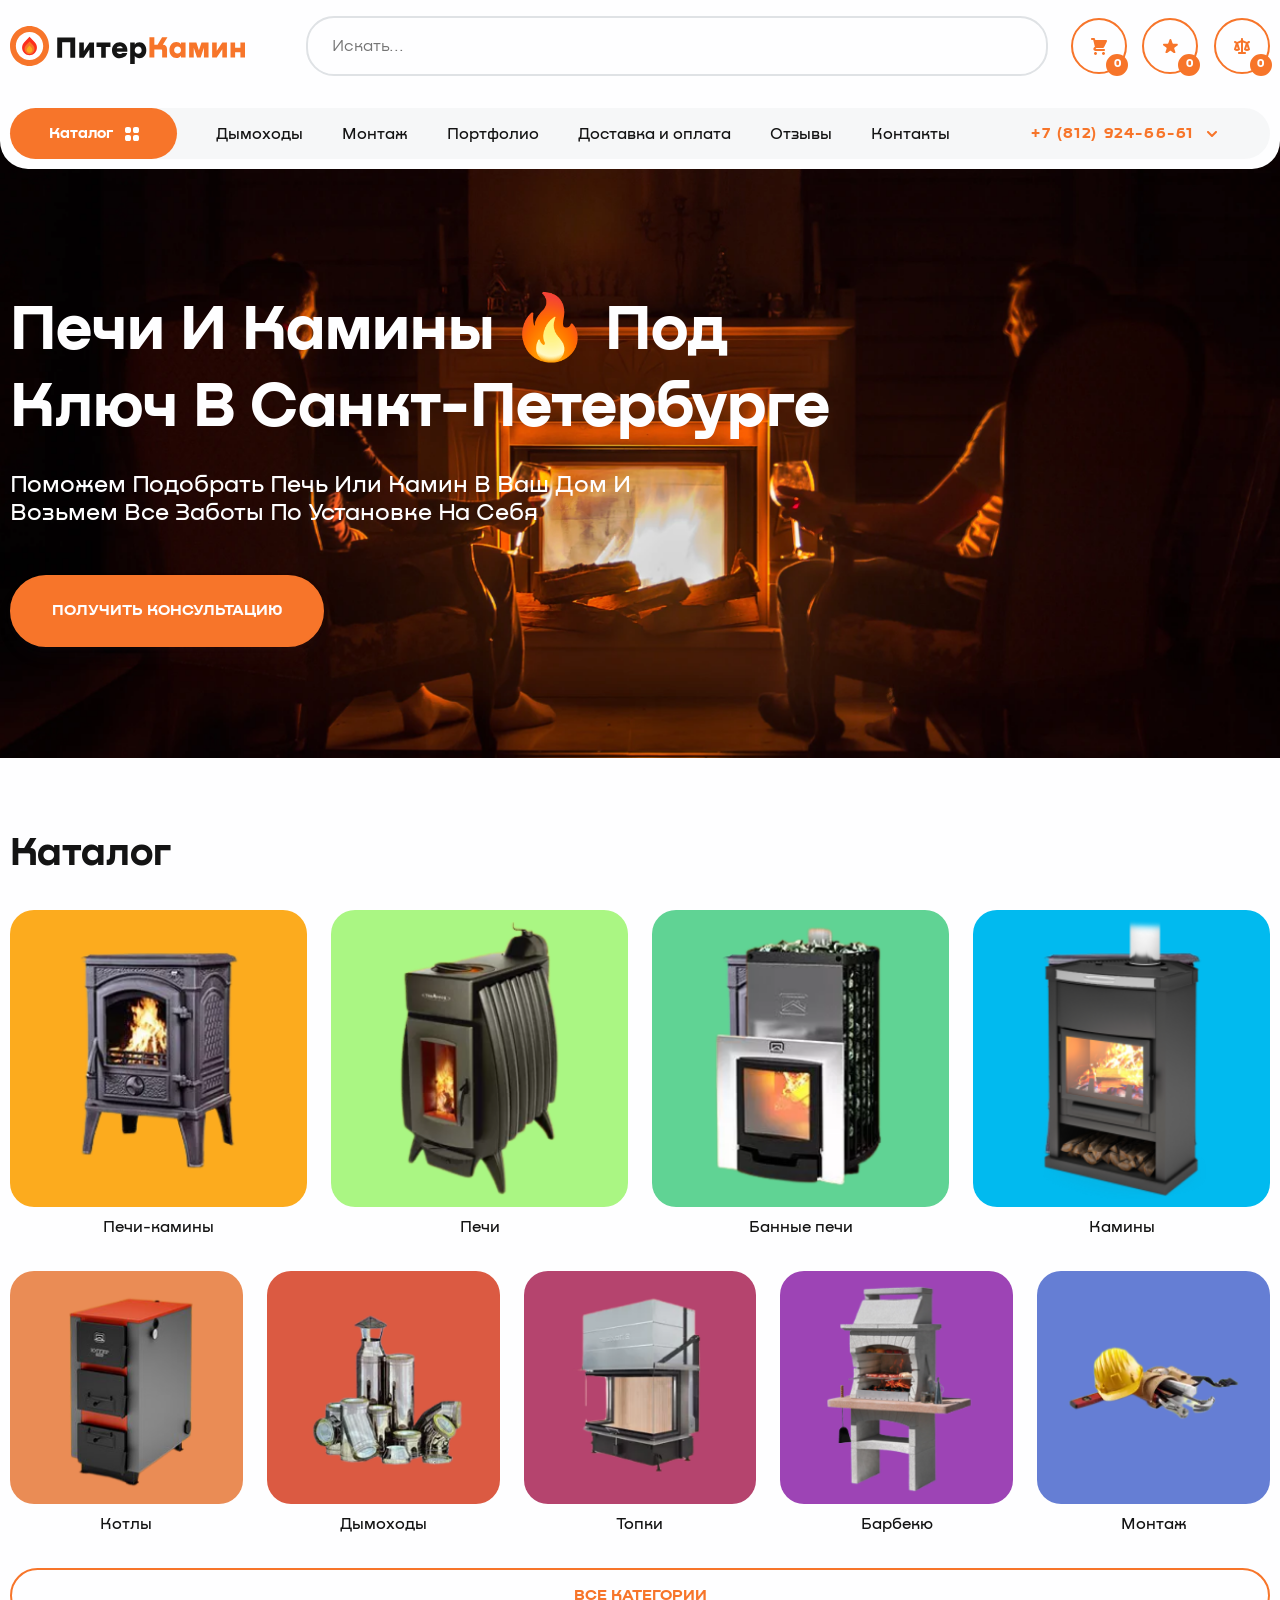
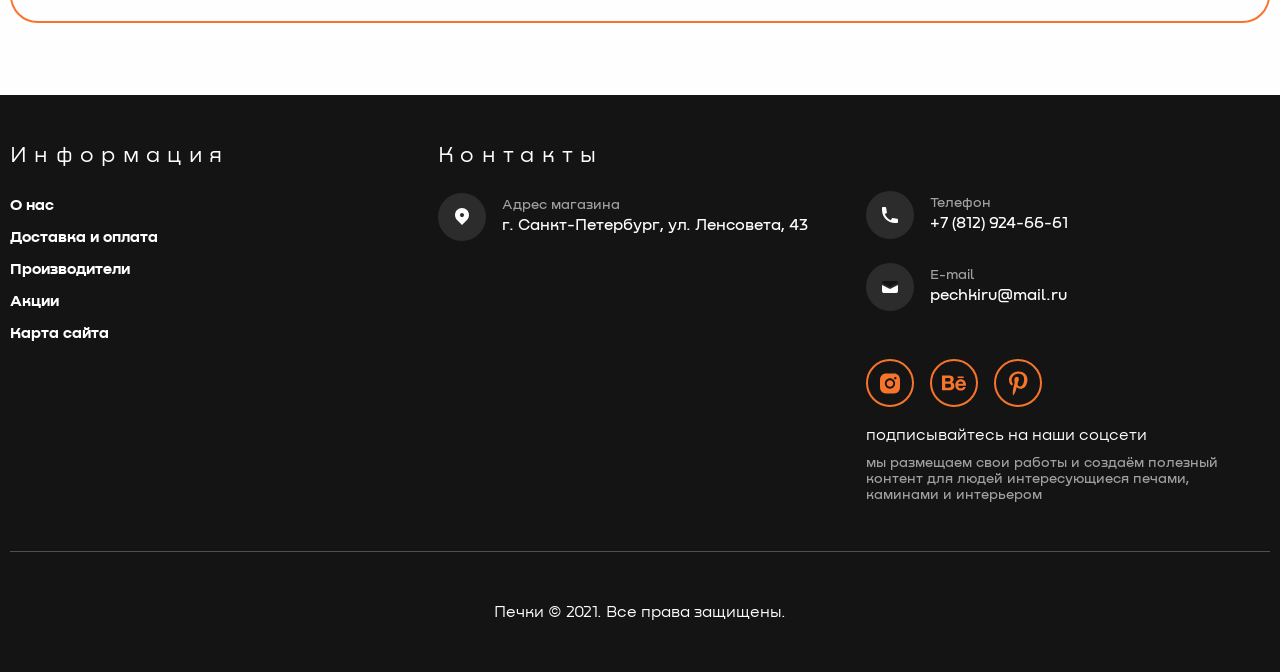
==== commit a4af8dda: "add adaptiv footer" ====
--- a/index.html
+++ b/index.html
@@ -1121,7 +1121,7 @@
 </div>
 
 
-        <!-- <main class="main">
+        <main class="main">
             <section class="top">
                 <div class="container">
                     <div class="top__inner">
@@ -1271,38 +1271,8 @@
                         frameborder="0">
                     </iframe>
                 </div>
-            </div>
-            <div class="footer-contacts__item social">
-                <ul class="footer-contacts__menu">
-                    <li class="footer-contacts__menu-item">
-                        <a class="footer-contacts__menu-item-link" href="#" aria-label="Телефон" title="перейти в Телефон">
-                            <div class="footer-contacts__menu-item-svg">
-                                <svg width="16.000000" height="16.000000" viewBox="0 0 16 16" fill="none">
-                                    <path id="Vector" d="M0 1C0 0.73 0.1 0.48 0.29 0.29C0.48 0.1 0.73 0 1 0L3.15 0C3.38 0 3.61 0.08 3.79 0.23C3.97 0.39 4.1 0.6 4.13 0.83L4.87 5.27C4.91 5.48 4.88 5.69 4.78 5.89C4.68 6.08 4.53 6.23 4.33 6.33L2.79 7.1C3.34 8.47 4.17 9.72 5.22 10.77C6.27 11.82 7.52 12.65 8.89 13.2L9.66 11.66C9.76 11.46 9.91 11.31 10.11 11.21C10.3 11.11 10.51 11.08 10.72 11.12L15.16 11.86C15.39 11.89 15.6 12.02 15.76 12.2C15.91 12.38 16 12.61 16 12.84L16 15C16 15.26 15.89 15.51 15.7 15.7C15.51 15.89 15.26 16 15 16L13 16C5.81 16 0 10.18 0 3L0 1Z" fill="currentColor" fill-opacity="1.000000" fill-rule="nonzero"/>
-                                </svg>
-                            </div>
-                            <div class="footer-contacts__menu-item-texts">
-                                <h6 class="footer-contacts__menu-item-title">Телефон</h6>
-                                <p class="footer-contacts__menu-item-text">+7 (812) 924-66-61</p>
-                            </div>
-                        </a>
-                    </li>
-                    <li class="footer-contacts__menu-item">
-                        <a class="footer-contacts__menu-item-link" href="#" aria-label="E-mail" title="перейти E-mail">
-                            <div class="footer-contacts__menu-item-svg">
-                                <svg xmlns="http://www.w3.org/2000/svg" width="16" height="12" viewBox="0 0 16 12" fill="none">
-                                    <path d="M0 1.88L8 5.88L15.99 1.88C15.96 1.37 15.74 0.89 15.37 0.54C15 0.19 14.51 0 14 0H2C1.48 0 0.99 0.19 0.62 0.54C0.25 0.89 0.03 1.37 0 1.88Z" fill="#141414"/>
-                                    <path d="M16 4.11L8 8.11L0 4.11V9.99C0 10.53 0.21 11.03 0.58 11.41C0.96 11.78 1.46 12 2 12H14C14.53 12 15.03 11.78 15.41 11.41C15.78 11.03 16 10.53 16 9.99V4.11Z" fill="#currentColor"/>
-                                </svg>
-                            </div>
-                            <div class="footer-contacts__menu-item-texts">
-                                <h6 class="footer-contacts__menu-item-title">E-mail</h6>
-                                <p class="footer-contacts__menu-item-text">pechkiru@mail.ru</p>
-                            </div>
-                        </a>
-                    </li>
-                </ul>
-                <div class="footer-contacts__social">
+
+                <div class="footer-contacts__social hidden1">
                     <ul class="footer-contacts__social-items">
                         <li class="number-details__item">
                             <a class="number-details__item-link" href="#" aria-label="инстаграм" title="перейти в инстграм">
@@ -1325,13 +1295,70 @@
                         <p class="footer-contacts__social-texts-text">мы размещаем свои работы и создаём полезный контент для людей интересующиеся печами, каминами и интерьером</p>
                     </div>
                 </div>
+                
             </div>
+
+            <div class="footer-contacts__item social">
+                <ul class="footer-contacts__menu">
+                    <li class="footer-contacts__menu-item">
+                        <a class="footer-contacts__menu-item-link" href="#" aria-label="Телефон" title="перейти в Телефон">
+                            <div class="footer-contacts__menu-item-svg">
+                                <svg width="16.000000" height="16.000000" viewBox="0 0 16 16" fill="none">
+                                    <path id="Vector" d="M0 1C0 0.73 0.1 0.48 0.29 0.29C0.48 0.1 0.73 0 1 0L3.15 0C3.38 0 3.61 0.08 3.79 0.23C3.97 0.39 4.1 0.6 4.13 0.83L4.87 5.27C4.91 5.48 4.88 5.69 4.78 5.89C4.68 6.08 4.53 6.23 4.33 6.33L2.79 7.1C3.34 8.47 4.17 9.72 5.22 10.77C6.27 11.82 7.52 12.65 8.89 13.2L9.66 11.66C9.76 11.46 9.91 11.31 10.11 11.21C10.3 11.11 10.51 11.08 10.72 11.12L15.16 11.86C15.39 11.89 15.6 12.02 15.76 12.2C15.91 12.38 16 12.61 16 12.84L16 15C16 15.26 15.89 15.51 15.7 15.7C15.51 15.89 15.26 16 15 16L13 16C5.81 16 0 10.18 0 3L0 1Z" fill="currentColor" fill-opacity="1.000000" fill-rule="nonzero"/>
+                                </svg>
+                            </div>
+                            <div class="footer-contacts__menu-item-texts">
+                                <h6 class="footer-contacts__menu-item-title">Телефон</h6>
+                                <p class="footer-contacts__menu-item-text">+7 (812) 924-66-61</p>
+                            </div>
+                        </a>
+                    </li>
+                    <li class="footer-contacts__menu-item">
+                        <a class="footer-contacts__menu-item-link" href="#" aria-label="E-mail" title="перейти E-mail">
+                            <div class="footer-contacts__menu-item-svg">
+                                <svg xmlns="http://www.w3.org/2000/svg" width="16" height="12" viewBox="0 0 16 12" fill="none">
+                                    <path d="M0 1.88L8 5.88L15.99 1.88C15.96 1.37 15.74 0.89 15.37 0.54C15 0.19 14.51 0 14 0H2C1.48 0 0.99 0.19 0.62 0.54C0.25 0.89 0.03 1.37 0 1.88Z" fill="#141414"/>
+                                    <path d="M16 4.11L8 8.11L0 4.11V9.99C0 10.53 0.21 11.03 0.58 11.41C0.96 11.78 1.46 12 2 12H14C14.53 12 15.03 11.78 15.41 11.41C15.78 11.03 16 10.53 16 9.99V4.11Z" fill="#currentColor"/>
+                                </svg>
+                            </div>
+                            <div class="footer-contacts__menu-item-texts">
+                                <h6 class="footer-contacts__menu-item-title">E-mail</h6>
+                                <p class="footer-contacts__menu-item-text">pechkiru@mail.ru</p>
+                            </div>
+                        </a>
+                    </li>
+                </ul>
+                <div class="footer-contacts__social hidden2">
+                    <ul class="footer-contacts__social-items">
+                        <li class="number-details__item">
+                            <a class="number-details__item-link" href="#" aria-label="инстаграм" title="перейти в инстграм">
+                                <img class="number-details__item-img" src="/img/header/insta.svg" alt="ссылка на инстаграм">
+                            </a>
+                        </li>
+                        <li class="number-details__item">
+                            <a class="number-details__item-link" href="#" aria-label="бии" title="перейти в бии">
+                                <img class="number-details__item-img" src="/img/header/bee.svg" alt="ссылка на бии">
+                            </a>
+                        </li>
+                        <li class="number-details__item">
+                            <a class="number-details__item-link" href="#" aria-label="пинтерест" title="перейти в пинтерест">
+                                <img class="number-details__item-img" src="/img/header/pint.svg" alt="ссылка на пинтерест">
+                            </a>
+                        </li>
+                    </ul>
+                    <div class="footer-contacts__social-texts">
+                        <h6 class="footer-contacts__social-texts-title">подписывайтесь на наши соцсети</h6>
+                        <p class="footer-contacts__social-texts-text">мы размещаем свои работы и создаём полезный контент для людей интересующиеся печами, каминами и интерьером</p>
+                    </div>
+                </div>
+            </div>
+
         </div>
         <div class="footer-bottom">
             <h6 class="footer-bottom__title">Печки © 2021. Все права защищены.</h6>
         </div>
     </div>
-</footer> -->
+</footer>
     </div>  
 
     <script src="https://unpkg.com/swiper/swiper-bundle.min.js"></script>
--- a/css/main.css
+++ b/css/main.css
@@ -873,6 +873,12 @@
     height: 48px;
     cursor: pointer;
   }
+  .header__num--scroll {
+    display: none;
+  }
+  .header-scroll__btns {
+    display: none;
+  }
 }
 @media (max-width: 590px) {
   .menu-plan__item {
@@ -1044,8 +1050,8 @@
   height: auto;
 }
 .footer-contacts__map-img {
-  width: 411px;
-  height: 302px;
+  width: 100%;
+  height: auto;
 }
 .footer-contacts__social {
   display: flex;
@@ -1094,6 +1100,63 @@
   gap: 48px;
 }
 
+.hidden1 {
+  display: none;
+}
+
+@media (max-width: 834px) {
+  .footer-contacts__menu-item-link {
+    display: flex;
+    flex-direction: column;
+    text-align: start;
+  }
+  .footer-contacts__menu-item-svg,
+  .footer-contacts__menu-item-texts {
+    margin-right: auto;
+  }
+  .hidden1 {
+    display: block;
+  }
+  .hidden2 {
+    display: none;
+  }
+}
+@media (max-width: 620px) {
+  .footer__inner {
+    display: flex;
+    flex-direction: column;
+    gap: 47px;
+  }
+  .footer-inform {
+    margin: 0 auto;
+  }
+  .footer-inform__title {
+    font-weight: 700;
+    font-size: 22px;
+    letter-spacing: 2px;
+  }
+  .footer-inform__menu-item {
+    font-weight: 500;
+    font-size: 16px;
+    line-height: 1.5;
+    text-align: center;
+  }
+  .footer-contacts__item {
+    align-items: center;
+  }
+  .footer-contacts__menu-item-texts {
+    margin: 0;
+  }
+  .hidden1 {
+    display: flex;
+    flex-direction: column;
+    align-items: center;
+  }
+  .footer-contacts__menu-item-svg,
+  .footer-contacts__menu-item-texts {
+    margin: 0;
+  }
+}
 .catalogy {
   padding: 72px 0;
   background-color: rgb(254, 254, 255);
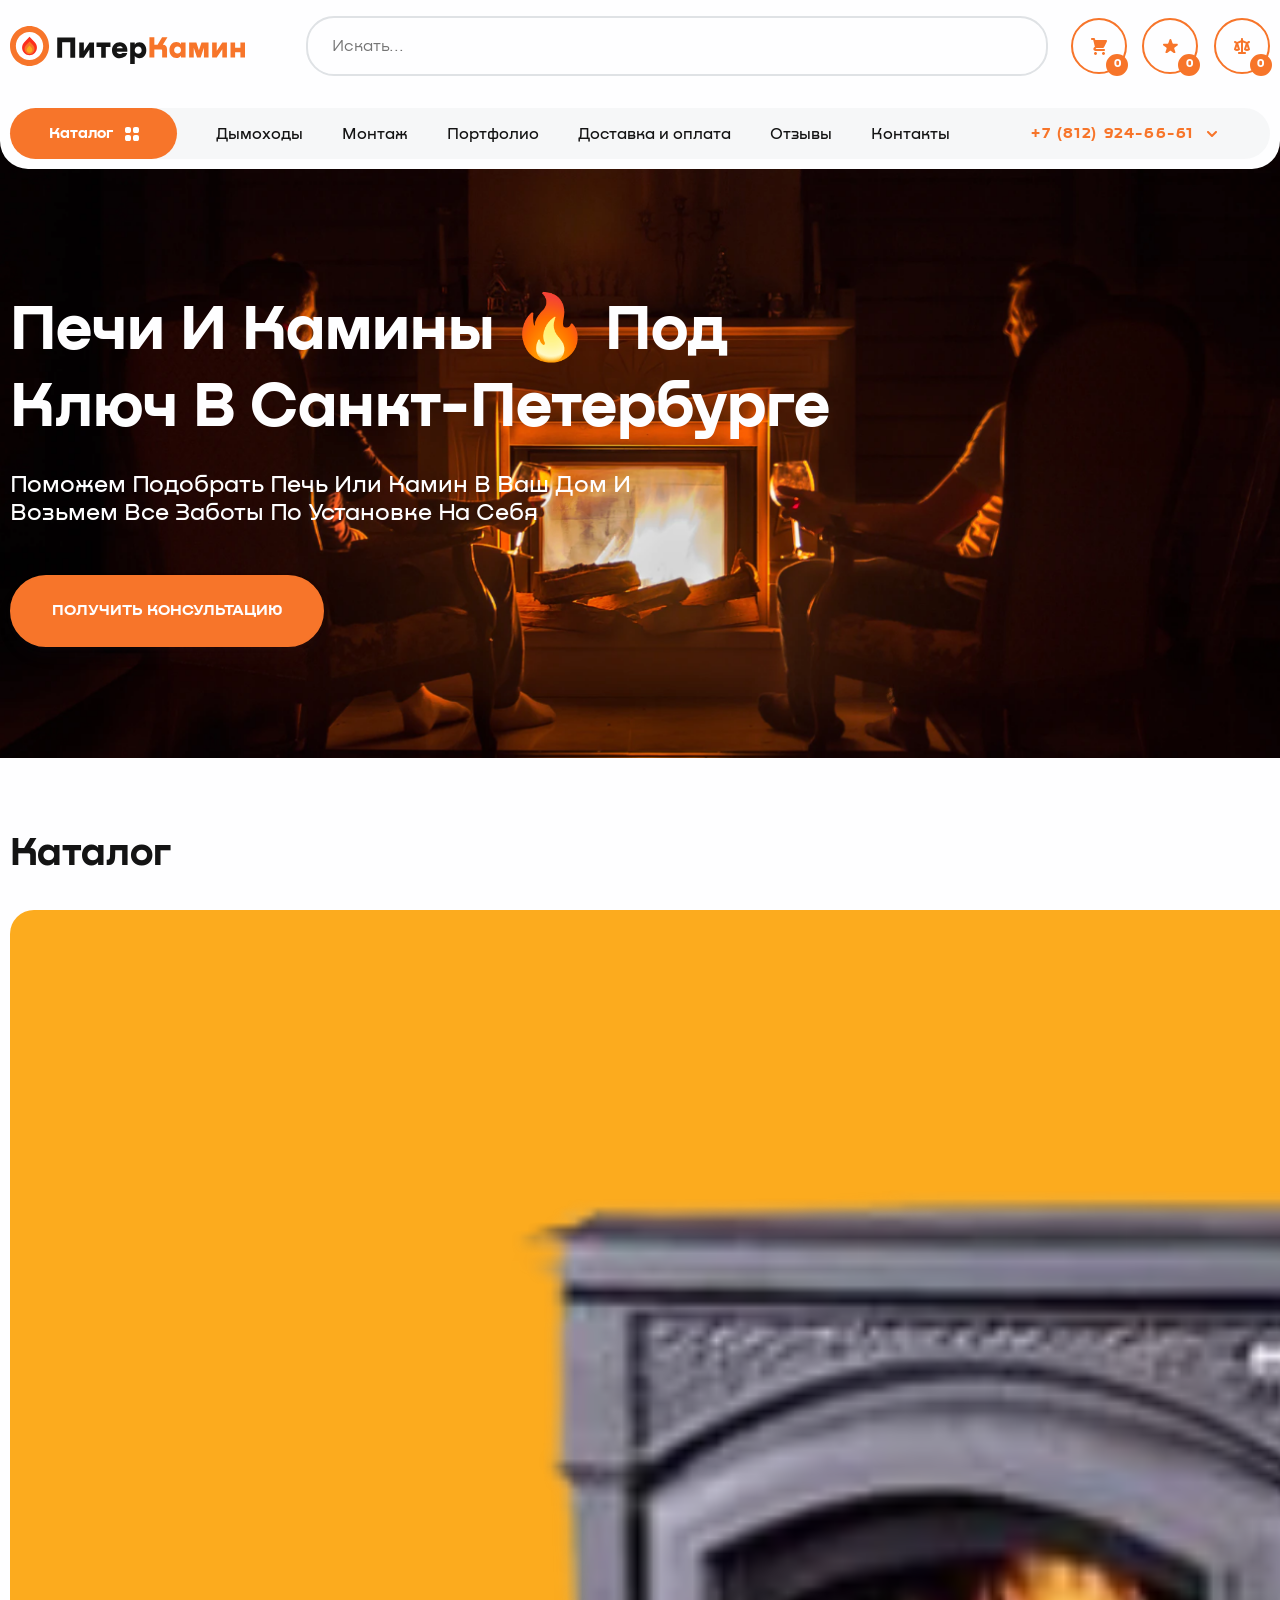
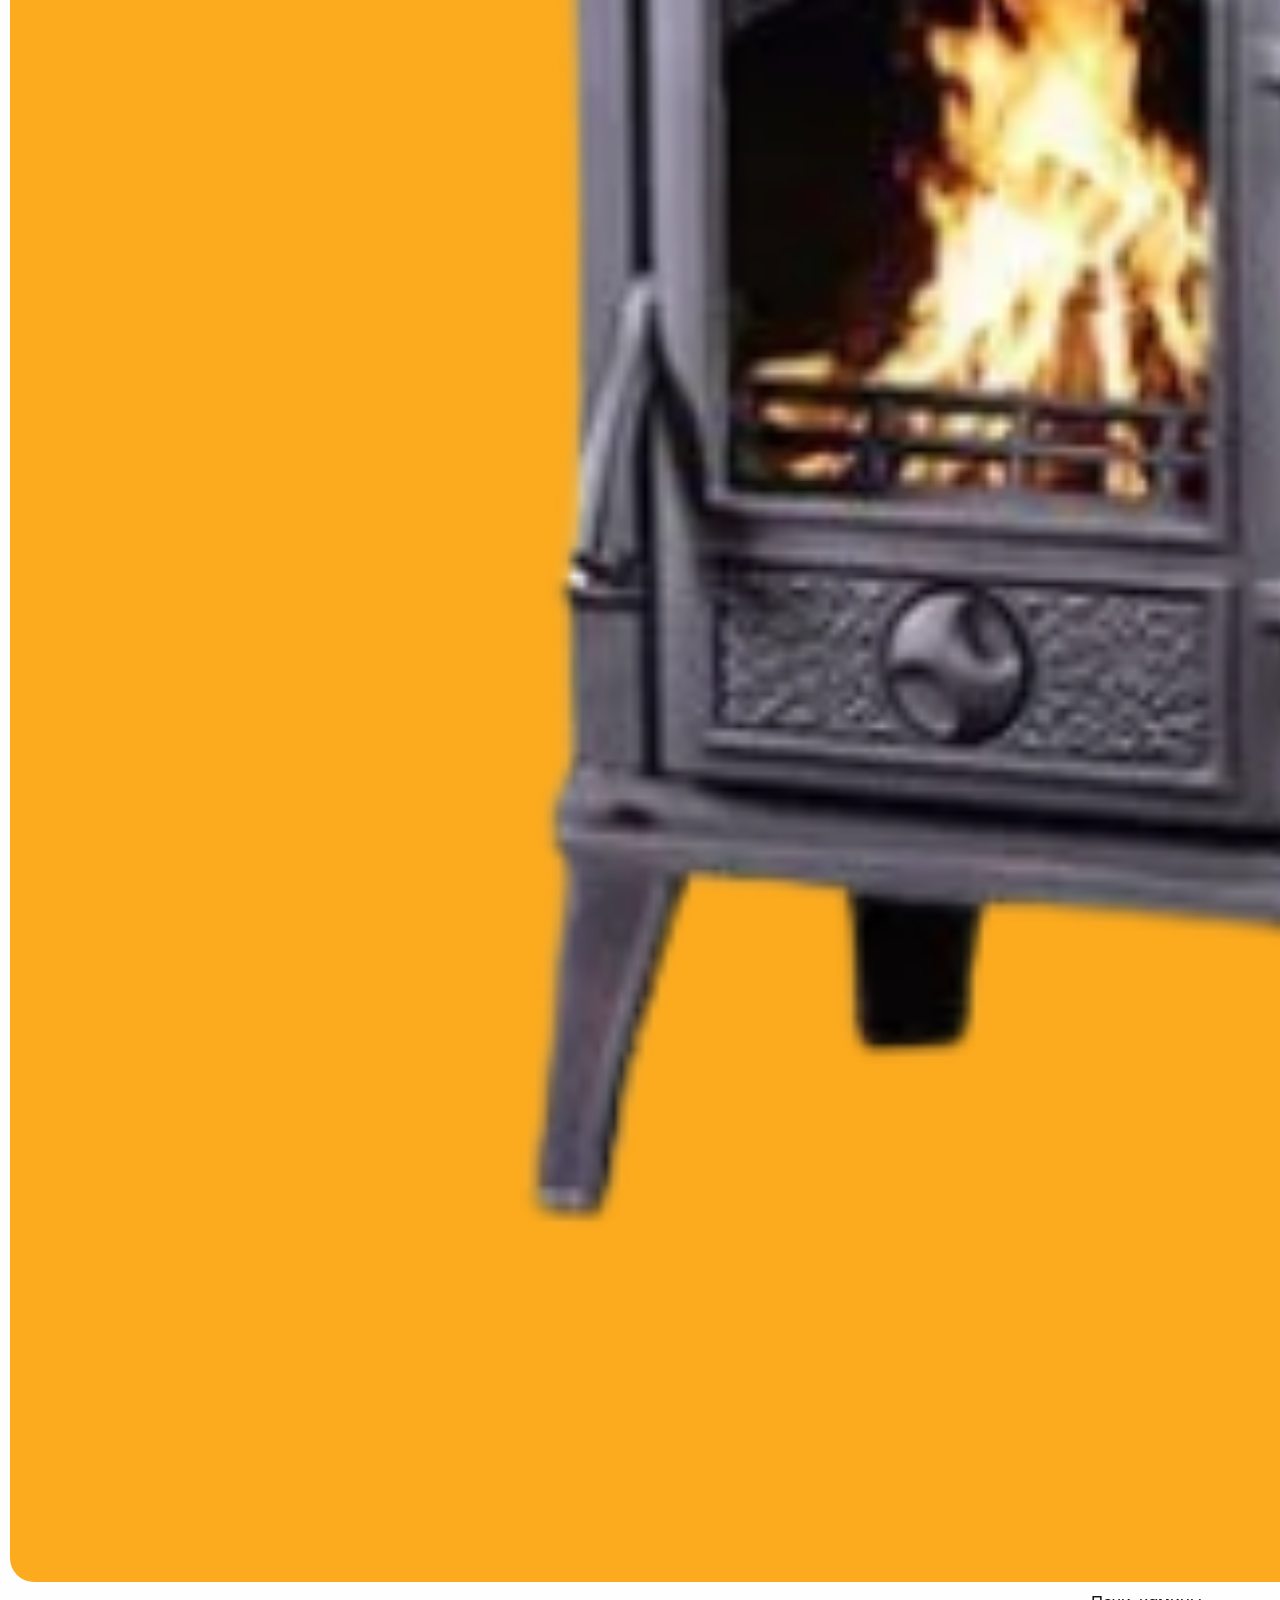
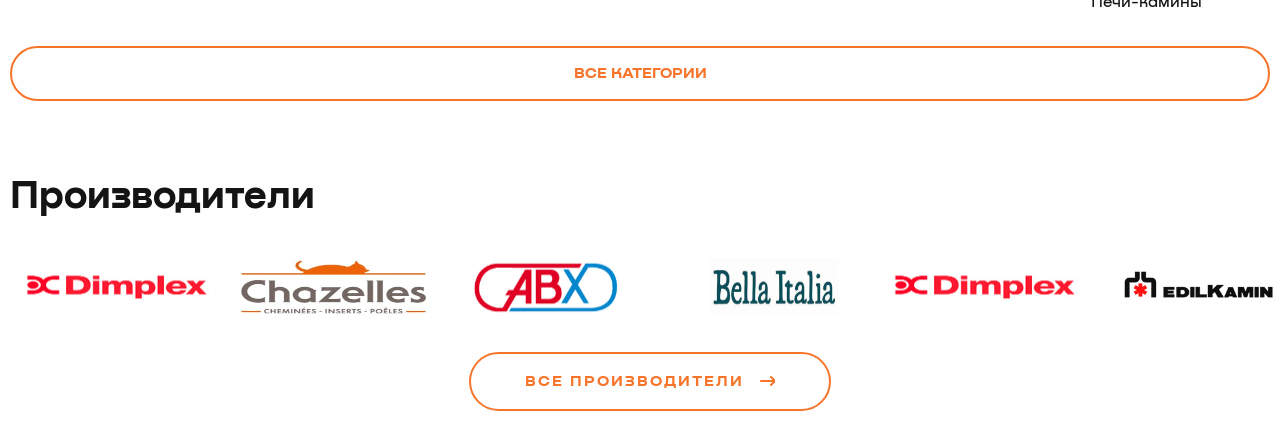
==== commit 373cc5d3: "add new blocks" ====
--- a/index.html
+++ b/index.html
@@ -1,5 +1,6 @@
 <!DOCTYPE html>
 <html lang="en">
+
 <head>
     <meta charset="UTF-8">
     <meta name="viewport" content="width=device-width, initial-scale=1.0">
@@ -7,6 +8,7 @@
     <link rel="stylesheet" href="./css/main.css">
     <link rel="stylesheet" href="https://unpkg.com/swiper/swiper-bundle.min.css">
 </head>
+
 <body>
     <div class="wrapper">
         <header class="header">
@@ -21,15 +23,19 @@
                 <a href="#" class="logo" aria-label="логотип" title="перейти на главную страницу">
                     <img class="logo__img" src="/img/header/full-logo.svg" alt="изображение лого">
                 </a>
-                <div class="header__phone hidden">
+                <div data-dialog="consul" class="header__phone hidden open">
                     <svg width="16.000000" height="16.000000" viewBox="0 0 16 16" fill="none">
-                        <path id="Vector" d="M0 1C0 0.73 0.1 0.48 0.29 0.29C0.48 0.1 0.73 0 1 0L3.15 0C3.38 0 3.61 0.08 3.79 0.23C3.97 0.39 4.1 0.6 4.13 0.83L4.87 5.27C4.91 5.48 4.88 5.69 4.78 5.89C4.68 6.08 4.53 6.23 4.33 6.33L2.79 7.1C3.34 8.47 4.17 9.72 5.22 10.77C6.27 11.82 7.52 12.65 8.89 13.2L9.67 11.66C9.76 11.46 9.91 11.31 10.11 11.21C10.3 11.11 10.51 11.08 10.72 11.12L15.16 11.86C15.39 11.89 15.6 12.02 15.76 12.2C15.91 12.38 15.99 12.61 16 12.84L16 15C16 15.26 15.89 15.51 15.7 15.7C15.51 15.89 15.26 16 15 16L13 16C5.82 16 0 10.18 0 3L0 1Z" fill="#141414" fill-opacity="1.000000" fill-rule="nonzero"/>
+                        <path id="Vector"
+                            d="M0 1C0 0.73 0.1 0.48 0.29 0.29C0.48 0.1 0.73 0 1 0L3.15 0C3.38 0 3.61 0.08 3.79 0.23C3.97 0.39 4.1 0.6 4.13 0.83L4.87 5.27C4.91 5.48 4.88 5.69 4.78 5.89C4.68 6.08 4.53 6.23 4.33 6.33L2.79 7.1C3.34 8.47 4.17 9.72 5.22 10.77C6.27 11.82 7.52 12.65 8.89 13.2L9.67 11.66C9.76 11.46 9.91 11.31 10.11 11.21C10.3 11.11 10.51 11.08 10.72 11.12L15.16 11.86C15.39 11.89 15.6 12.02 15.76 12.2C15.91 12.38 15.99 12.61 16 12.84L16 15C16 15.26 15.89 15.51 15.7 15.7C15.51 15.89 15.26 16 15 16L13 16C5.82 16 0 10.18 0 3L0 1Z"
+                            fill="#141414" fill-opacity="1.000000" fill-rule="nonzero" />
                     </svg>
                 </div>
                 <div class="header-scroll__btns hidden">
                     <button class="header-scroll__btn header-scroll__btn-cataog">
                         <svg width="14.000000" height="14.000000" viewBox="0 0 14 14" fill="none">
-                            <path id="catalog" d="M2 0C1.46 0 0.96 0.21 0.58 0.58C0.21 0.96 0 1.46 0 2L0 4C0 4.53 0.21 5.03 0.58 5.41C0.96 5.78 1.46 6 2 6L4 6C4.53 6 5.03 5.78 5.41 5.41C5.78 5.03 6 4.53 6 4L6 2C6 1.46 5.78 0.96 5.41 0.58C5.03 0.21 4.53 0 4 0L2 0ZM2 8C1.46 8 0.96 8.21 0.58 8.58C0.21 8.96 0 9.46 0 10L0 12C0 12.53 0.21 13.03 0.58 13.41C0.96 13.78 1.46 14 2 14L4 14C4.53 14 5.03 13.78 5.41 13.41C5.78 13.03 6 12.53 6 12L6 10C6 9.46 5.78 8.96 5.41 8.58C5.03 8.21 4.53 8 4 8L2 8ZM8 2C8 1.46 8.21 0.96 8.58 0.58C8.96 0.21 9.46 0 10 0L12 0C12.53 0 13.03 0.21 13.41 0.58C13.78 0.96 14 1.46 14 2L14 4C14 4.53 13.78 5.03 13.41 5.41C13.03 5.78 12.53 6 12 6L10 6C9.46 6 8.96 5.78 8.58 5.41C8.21 5.03 8 4.53 8 4L8 2ZM8 10C8 9.46 8.21 8.96 8.58 8.58C8.96 8.21 9.46 8 10 8L12 8C12.53 8 13.03 8.21 13.41 8.58C13.78 8.96 14 9.46 14 10L14 12C14 12.53 13.78 13.03 13.41 13.41C13.03 13.78 12.53 14 12 14L10 14C9.46 14 8.96 13.78 8.58 13.41C8.21 13.03 8 12.53 8 12L8 10Z" fill="currentColor" fill-opacity="1.000000" fill-rule="nonzero"/>
+                            <path id="catalog"
+                                d="M2 0C1.46 0 0.96 0.21 0.58 0.58C0.21 0.96 0 1.46 0 2L0 4C0 4.53 0.21 5.03 0.58 5.41C0.96 5.78 1.46 6 2 6L4 6C4.53 6 5.03 5.78 5.41 5.41C5.78 5.03 6 4.53 6 4L6 2C6 1.46 5.78 0.96 5.41 0.58C5.03 0.21 4.53 0 4 0L2 0ZM2 8C1.46 8 0.96 8.21 0.58 8.58C0.21 8.96 0 9.46 0 10L0 12C0 12.53 0.21 13.03 0.58 13.41C0.96 13.78 1.46 14 2 14L4 14C4.53 14 5.03 13.78 5.41 13.41C5.78 13.03 6 12.53 6 12L6 10C6 9.46 5.78 8.96 5.41 8.58C5.03 8.21 4.53 8 4 8L2 8ZM8 2C8 1.46 8.21 0.96 8.58 0.58C8.96 0.21 9.46 0 10 0L12 0C12.53 0 13.03 0.21 13.41 0.58C13.78 0.96 14 1.46 14 2L14 4C14 4.53 13.78 5.03 13.41 5.41C13.03 5.78 12.53 6 12 6L10 6C9.46 6 8.96 5.78 8.58 5.41C8.21 5.03 8 4.53 8 4L8 2ZM8 10C8 9.46 8.21 8.96 8.58 8.58C8.96 8.21 9.46 8 10 8L12 8C12.53 8 13.03 8.21 13.41 8.58C13.78 8.96 14 9.46 14 10L14 12C14 12.53 13.78 13.03 13.41 13.41C13.03 13.78 12.53 14 12 14L10 14C9.46 14 8.96 13.78 8.58 13.41C8.21 13.03 8 12.53 8 12L8 10Z"
+                                fill="currentColor" fill-opacity="1.000000" fill-rule="nonzero" />
                         </svg>
                     </button>
                     <button class="header-scroll__btn header-scroll__btn-menu">
@@ -39,22 +45,28 @@
                     </button>
                     <ul class="header-scroll__menu hidden">
                         <li class="header-scroll__menu-item">
-                            <a class="header-scroll__menu-item-link" href="#" aria-label="Дымоходы" title="перейти в Дымоходы">Дымоходы</a>
+                            <a class="header-scroll__menu-item-link" href="#" aria-label="Дымоходы"
+                                title="перейти в Дымоходы">Дымоходы</a>
                         </li>
                         <li class="header-scroll__menu-item">
-                            <a class="header-scroll__menu-item-link" href="#" aria-label="Монтаж" title="перейти в Монтаж">Монтаж</a>
+                            <a class="header-scroll__menu-item-link" href="#" aria-label="Монтаж"
+                                title="перейти в Монтаж">Монтаж</a>
                         </li>
                         <li class="header-scroll__menu-item">
-                            <a class="header-scroll__menu-item-link" href="#" aria-label="Портфолио" title="перейти в Портфолио">Портфолио</a>
+                            <a class="header-scroll__menu-item-link" href="#" aria-label="Портфолио"
+                                title="перейти в Портфолио">Портфолио</a>
                         </li>
                         <li class="header-scroll__menu-item">
-                            <a class="header-scroll__menu-item-link" href="#" aria-label="Доставка и оплата" title="перейти в Доставка и оплата">Доставка и оплата</a>
+                            <a class="header-scroll__menu-item-link" href="#" aria-label="Доставка и оплата"
+                                title="перейти в Доставка и оплата">Доставка и оплата</a>
                         </li>
                         <li class="header-scroll__menu-item">
-                            <a class="header-scroll__menu-item-link" href="#" aria-label="Отзывы" title="перейти в Отзывы">Отзывы</a>
+                            <a class="header-scroll__menu-item-link" href="#" aria-label="Отзывы"
+                                title="перейти в Отзывы">Отзывы</a>
                         </li>
                         <li class="header-scroll__menu-item">
-                            <a class="header-scroll__menu-item-link" href="#" aria-label="Контакты" title="перейти в Контакты">Контакты</a>
+                            <a class="header-scroll__menu-item-link" href="#" aria-label="Контакты"
+                                title="перейти в Контакты">Контакты</a>
                         </li>
                     </ul>
                 </div>
@@ -62,21 +74,29 @@
                 <div class="header__details">
                     <a class="cart" href="#" aria-label="Корзина" title="Перейти в корзину">
                         <svg xmlns="http://www.w3.org/2000/svg" width="16" height="17" viewBox="0 0 16 17" fill="none">
-                            <path id="Vector" d="M1 0C0.73 0 0.48 0.1 0.29 0.29C0.1 0.48 0 0.73 0 1C0 1.26 0.1 1.51 0.29 1.7C0.48 1.89 0.73 2 1 2L2.21 2L2.52 3.22C2.52 3.23 2.53 3.25 2.53 3.26L3.89 8.69L3 9.58C1.73 10.84 2.63 13 4.41 13L13 13C13.26 13 13.51 12.89 13.7 12.7C13.89 12.51 14 12.26 14 12C14 11.73 13.89 11.48 13.7 11.29C13.51 11.1 13.26 11 13 11L4.41 11L5.41 10L12 10C12.18 9.99 12.36 9.94 12.52 9.85C12.68 9.75 12.81 9.61 12.89 9.44L15.89 3.44C15.97 3.29 16 3.12 15.99 2.95C15.99 2.78 15.93 2.61 15.85 2.47C15.76 2.32 15.63 2.2 15.48 2.12C15.33 2.04 15.17 2 15 2L4.28 2L3.96 0.75C3.91 0.54 3.79 0.34 3.61 0.21C3.43 0.07 3.22 0 3 0L1 0ZM14 15.5C14 15.89 13.84 16.27 13.56 16.56C13.27 16.84 12.89 17 12.5 17C12.1 17 11.72 16.84 11.43 16.56C11.15 16.27 11 15.89 11 15.5C11 15.1 11.15 14.72 11.43 14.43C11.72 14.15 12.1 14 12.5 14C12.89 14 13.27 14.15 13.56 14.43C13.84 14.72 14 15.1 14 15.5ZM4.5 17C4.89 17 5.27 16.84 5.56 16.56C5.84 16.27 6 15.89 6 15.5C6 15.1 5.84 14.72 5.56 14.43C5.27 14.15 4.89 14 4.5 14C4.1 14 3.72 14.15 3.43 14.43C3.15 14.72 3 15.1 3 15.5C3 15.89 3.15 16.27 3.43 16.56C3.72 16.84 4.1 17 4.5 17Z" fill="rgb(247, 117, 42)" fill-opacity="1.000000" fill-rule="nonzero"/>
-                        </svg>   
+                            <path id="Vector"
+                                d="M1 0C0.73 0 0.48 0.1 0.29 0.29C0.1 0.48 0 0.73 0 1C0 1.26 0.1 1.51 0.29 1.7C0.48 1.89 0.73 2 1 2L2.21 2L2.52 3.22C2.52 3.23 2.53 3.25 2.53 3.26L3.89 8.69L3 9.58C1.73 10.84 2.63 13 4.41 13L13 13C13.26 13 13.51 12.89 13.7 12.7C13.89 12.51 14 12.26 14 12C14 11.73 13.89 11.48 13.7 11.29C13.51 11.1 13.26 11 13 11L4.41 11L5.41 10L12 10C12.18 9.99 12.36 9.94 12.52 9.85C12.68 9.75 12.81 9.61 12.89 9.44L15.89 3.44C15.97 3.29 16 3.12 15.99 2.95C15.99 2.78 15.93 2.61 15.85 2.47C15.76 2.32 15.63 2.2 15.48 2.12C15.33 2.04 15.17 2 15 2L4.28 2L3.96 0.75C3.91 0.54 3.79 0.34 3.61 0.21C3.43 0.07 3.22 0 3 0L1 0ZM14 15.5C14 15.89 13.84 16.27 13.56 16.56C13.27 16.84 12.89 17 12.5 17C12.1 17 11.72 16.84 11.43 16.56C11.15 16.27 11 15.89 11 15.5C11 15.1 11.15 14.72 11.43 14.43C11.72 14.15 12.1 14 12.5 14C12.89 14 13.27 14.15 13.56 14.43C13.84 14.72 14 15.1 14 15.5ZM4.5 17C4.89 17 5.27 16.84 5.56 16.56C5.84 16.27 6 15.89 6 15.5C6 15.1 5.84 14.72 5.56 14.43C5.27 14.15 4.89 14 4.5 14C4.1 14 3.72 14.15 3.43 14.43C3.15 14.72 3 15.1 3 15.5C3 15.89 3.15 16.27 3.43 16.56C3.72 16.84 4.1 17 4.5 17Z"
+                                fill="rgb(247, 117, 42)" fill-opacity="1.000000" fill-rule="nonzero" />
+                        </svg>
                         <span>0</span>
-                    </a>                    
+                    </a>
                     <a class="star" href="#" aria-label="избранное" title="перейти в избранное">
-                        <svg xmlns="http://www.w3.org/2000/svg" xmlns:xlink="http://www.w3.org/1999/xlink" width="14.868408" height="14.240479" viewBox="0 0 14.8684 14.2405" fill="none">
-                            <defs/>
-                            <path id="Vector" d="M6.48 0.69C6.78 -0.24 8.08 -0.24 8.38 0.69L9.45 3.98C9.52 4.18 9.64 4.35 9.81 4.48C9.98 4.6 10.19 4.67 10.4 4.67L13.86 4.67C14.83 4.67 15.23 5.91 14.45 6.48L11.65 8.51C11.48 8.64 11.35 8.81 11.29 9.01C11.22 9.21 11.22 9.43 11.29 9.63L12.36 12.92C12.66 13.84 11.6 14.61 10.82 14.04L8.02 12.01C7.84 11.88 7.64 11.82 7.43 11.82C7.22 11.82 7.01 11.88 6.84 12.01L4.04 14.04C3.26 14.61 2.2 13.84 2.5 12.92L3.57 9.63C3.64 9.43 3.64 9.21 3.57 9.01C3.51 8.81 3.38 8.64 3.21 8.51L0.41 6.48C-0.37 5.91 0.03 4.67 1 4.67L4.46 4.67C4.67 4.67 4.87 4.6 5.05 4.48C5.22 4.35 5.34 4.18 5.41 3.98L6.48 0.69L6.48 0.69Z" fill="currentColor" fill-opacity="1.000000" fill-rule="nonzero"/>
+                        <svg xmlns="http://www.w3.org/2000/svg" xmlns:xlink="http://www.w3.org/1999/xlink"
+                            width="14.868408" height="14.240479" viewBox="0 0 14.8684 14.2405" fill="none">
+                            <defs />
+                            <path id="Vector"
+                                d="M6.48 0.69C6.78 -0.24 8.08 -0.24 8.38 0.69L9.45 3.98C9.52 4.18 9.64 4.35 9.81 4.48C9.98 4.6 10.19 4.67 10.4 4.67L13.86 4.67C14.83 4.67 15.23 5.91 14.45 6.48L11.65 8.51C11.48 8.64 11.35 8.81 11.29 9.01C11.22 9.21 11.22 9.43 11.29 9.63L12.36 12.92C12.66 13.84 11.6 14.61 10.82 14.04L8.02 12.01C7.84 11.88 7.64 11.82 7.43 11.82C7.22 11.82 7.01 11.88 6.84 12.01L4.04 14.04C3.26 14.61 2.2 13.84 2.5 12.92L3.57 9.63C3.64 9.43 3.64 9.21 3.57 9.01C3.51 8.81 3.38 8.64 3.21 8.51L0.41 6.48C-0.37 5.91 0.03 4.67 1 4.67L4.46 4.67C4.67 4.67 4.87 4.6 5.05 4.48C5.22 4.35 5.34 4.18 5.41 3.98L6.48 0.69L6.48 0.69Z"
+                                fill="currentColor" fill-opacity="1.000000" fill-rule="nonzero" />
                         </svg>
                         <span>0</span>
                     </a>
                     <a class="scales" href="#" aria-label="сравнение" title="сравить товары">
-                        <svg xmlns="http://www.w3.org/2000/svg" xmlns:xlink="http://www.w3.org/1999/xlink" width="16.000244" height="16.000000" viewBox="0 0 16.0002 16" fill="none">
-                            <defs/>
-                            <path id="Vector" d="M7.99 0C8.26 0 8.51 0.1 8.7 0.29C8.89 0.48 8.99 0.73 8.99 1L8.99 2.32L12.95 3.9L14.55 3.1C14.79 2.98 15.06 2.96 15.31 3.05C15.56 3.13 15.77 3.31 15.89 3.55C16.01 3.79 16.03 4.06 15.94 4.31C15.86 4.56 15.68 4.77 15.44 4.89L14.21 5.51L15.95 10.93C16.01 11.11 16.01 11.31 15.96 11.49C15.91 11.68 15.81 11.85 15.66 11.98C14.93 12.63 13.98 13 12.99 13C12.01 13 11.06 12.63 10.33 11.98C10.18 11.85 10.08 11.68 10.03 11.49C9.98 11.31 9.98 11.11 10.04 10.93L11.76 5.58L8.99 4.47L8.99 14L10.99 14C11.26 14 11.51 14.1 11.7 14.29C11.89 14.48 11.99 14.73 11.99 15C11.99 15.26 11.89 15.51 11.7 15.7C11.51 15.89 11.26 16 10.99 16L4.99 16C4.73 16 4.48 15.89 4.29 15.7C4.1 15.51 3.99 15.26 3.99 15C3.99 14.73 4.1 14.48 4.29 14.29C4.48 14.1 4.73 14 4.99 14L6.99 14L6.99 4.47L4.23 5.58L5.95 10.93C6.01 11.11 6.01 11.31 5.96 11.49C5.91 11.68 5.81 11.85 5.66 11.98C4.93 12.63 3.98 13 2.99 13C2.01 13 1.06 12.63 0.33 11.98C0.18 11.85 0.08 11.68 0.03 11.49C-0.02 11.31 -0.02 11.11 0.04 10.93L1.78 5.51L0.55 4.89C0.32 4.77 0.15 4.56 0.07 4.31C-0.01 4.06 0.01 3.79 0.13 3.56C0.24 3.33 0.45 3.15 0.69 3.07C0.94 2.98 1.21 2.99 1.44 3.1L3.04 3.9L6.99 2.32L6.99 1C6.99 0.73 7.1 0.48 7.29 0.29C7.48 0.1 7.73 0 7.99 0ZM2.99 8.27L2.18 10.82C2.43 10.93 2.7 11 2.99 11C3.29 11 3.56 10.93 3.81 10.82L2.99 8.27ZM12.99 8.27L12.18 10.82C12.43 10.93 12.7 11 12.99 11C13.29 11 13.56 10.93 13.81 10.82L12.99 8.27Z" fill="#F7752A" fill-opacity="1.000000" fill-rule="evenodd"/>
+                        <svg xmlns="http://www.w3.org/2000/svg" xmlns:xlink="http://www.w3.org/1999/xlink"
+                            width="16.000244" height="16.000000" viewBox="0 0 16.0002 16" fill="none">
+                            <defs />
+                            <path id="Vector"
+                                d="M7.99 0C8.26 0 8.51 0.1 8.7 0.29C8.89 0.48 8.99 0.73 8.99 1L8.99 2.32L12.95 3.9L14.55 3.1C14.79 2.98 15.06 2.96 15.31 3.05C15.56 3.13 15.77 3.31 15.89 3.55C16.01 3.79 16.03 4.06 15.94 4.31C15.86 4.56 15.68 4.77 15.44 4.89L14.21 5.51L15.95 10.93C16.01 11.11 16.01 11.31 15.96 11.49C15.91 11.68 15.81 11.85 15.66 11.98C14.93 12.63 13.98 13 12.99 13C12.01 13 11.06 12.63 10.33 11.98C10.18 11.85 10.08 11.68 10.03 11.49C9.98 11.31 9.98 11.11 10.04 10.93L11.76 5.58L8.99 4.47L8.99 14L10.99 14C11.26 14 11.51 14.1 11.7 14.29C11.89 14.48 11.99 14.73 11.99 15C11.99 15.26 11.89 15.51 11.7 15.7C11.51 15.89 11.26 16 10.99 16L4.99 16C4.73 16 4.48 15.89 4.29 15.7C4.1 15.51 3.99 15.26 3.99 15C3.99 14.73 4.1 14.48 4.29 14.29C4.48 14.1 4.73 14 4.99 14L6.99 14L6.99 4.47L4.23 5.58L5.95 10.93C6.01 11.11 6.01 11.31 5.96 11.49C5.91 11.68 5.81 11.85 5.66 11.98C4.93 12.63 3.98 13 2.99 13C2.01 13 1.06 12.63 0.33 11.98C0.18 11.85 0.08 11.68 0.03 11.49C-0.02 11.31 -0.02 11.11 0.04 10.93L1.78 5.51L0.55 4.89C0.32 4.77 0.15 4.56 0.07 4.31C-0.01 4.06 0.01 3.79 0.13 3.56C0.24 3.33 0.45 3.15 0.69 3.07C0.94 2.98 1.21 2.99 1.44 3.1L3.04 3.9L6.99 2.32L6.99 1C6.99 0.73 7.1 0.48 7.29 0.29C7.48 0.1 7.73 0 7.99 0ZM2.99 8.27L2.18 10.82C2.43 10.93 2.7 11 2.99 11C3.29 11 3.56 10.93 3.81 10.82L2.99 8.27ZM12.99 8.27L12.18 10.82C12.43 10.93 12.7 11 12.99 11C13.29 11 13.56 10.93 13.81 10.82L12.99 8.27Z"
+                                fill="#F7752A" fill-opacity="1.000000" fill-rule="evenodd" />
                         </svg>
                         <span>0</span>
                     </a>
@@ -87,25 +107,31 @@
                             +7 (812) 924-66-61
                         </p>
                         <svg width="10.012207" height="6.012070" viewBox="0 0 10.0122 6.01207" fill="none">
-                            <path id="Vector" d="M0.29 0.3C0.48 0.11 0.73 0.01 1 0.01C1.26 0.01 1.51 0.11 1.7 0.3L5 3.59L8.29 0.3C8.38 0.2 8.49 0.13 8.61 0.08C8.73 0.02 8.87 0 9 3.05e-5C9.13 -0.01 9.26 0.02 9.39 0.07C9.51 0.12 9.62 0.19 9.71 0.29C9.81 0.38 9.88 0.49 9.93 0.62C9.98 0.74 10.01 0.87 10.01 1C10.01 1.14 9.98 1.27 9.93 1.39C9.87 1.51 9.8 1.62 9.7 1.71L5.7 5.71C5.51 5.9 5.26 6.01 5 6.01C4.73 6.01 4.48 5.9 4.29 5.71L0.29 1.71C0.1 1.53 0 1.27 0 1.01C0 0.74 0.1 0.49 0.29 0.3Z" fill="#F7752A" fill-opacity="1.000000" fill-rule="evenodd"/>
+                            <path id="Vector"
+                                d="M0.29 0.3C0.48 0.11 0.73 0.01 1 0.01C1.26 0.01 1.51 0.11 1.7 0.3L5 3.59L8.29 0.3C8.38 0.2 8.49 0.13 8.61 0.08C8.73 0.02 8.87 0 9 3.05e-5C9.13 -0.01 9.26 0.02 9.39 0.07C9.51 0.12 9.62 0.19 9.71 0.29C9.81 0.38 9.88 0.49 9.93 0.62C9.98 0.74 10.01 0.87 10.01 1C10.01 1.14 9.98 1.27 9.93 1.39C9.87 1.51 9.8 1.62 9.7 1.71L5.7 5.71C5.51 5.9 5.26 6.01 5 6.01C4.73 6.01 4.48 5.9 4.29 5.71L0.29 1.71C0.1 1.53 0 1.27 0 1.01C0 0.74 0.1 0.49 0.29 0.3Z"
+                                fill="#F7752A" fill-opacity="1.000000" fill-rule="evenodd" />
                         </svg>
                     </button>
                     <div class="number-details--scroll">
                         <ul class="number-details__menu">
                             <li class="number-details__inner">
                                 <svg width="14.000977" height="16.900356" viewBox="0 0 14.001 16.9004" fill="none">
-                                    <path id="Vector" d="M2.05 2.05C3.36 0.73 5.14 0 7 0C8.85 0 10.63 0.73 11.95 2.05C13.26 3.36 14 5.14 14 7C14 8.85 13.26 10.63 11.95 11.95L7 16.9L2.05 11.95C1.4 11.3 0.88 10.52 0.53 9.67C0.18 8.82 0 7.91 0 7C0 6.08 0.18 5.17 0.53 4.32C0.88 3.47 1.4 2.7 2.05 2.05ZM7 9C7.53 9 8.03 8.78 8.41 8.41C8.78 8.03 9 7.53 9 7C9 6.46 8.78 5.96 8.41 5.58C8.03 5.21 7.53 5 7 5C6.47 5 5.96 5.21 5.58 5.58C5.21 5.96 5 6.46 5 7C5 7.53 5.21 8.03 5.58 8.41C5.96 8.78 6.47 9 7 9Z" fill="#141414" fill-opacity="1.000000" fill-rule="evenodd"/>
+                                    <path id="Vector"
+                                        d="M2.05 2.05C3.36 0.73 5.14 0 7 0C8.85 0 10.63 0.73 11.95 2.05C13.26 3.36 14 5.14 14 7C14 8.85 13.26 10.63 11.95 11.95L7 16.9L2.05 11.95C1.4 11.3 0.88 10.52 0.53 9.67C0.18 8.82 0 7.91 0 7C0 6.08 0.18 5.17 0.53 4.32C0.88 3.47 1.4 2.7 2.05 2.05ZM7 9C7.53 9 8.03 8.78 8.41 8.41C8.78 8.03 9 7.53 9 7C9 6.46 8.78 5.96 8.41 5.58C8.03 5.21 7.53 5 7 5C6.47 5 5.96 5.21 5.58 5.58C5.21 5.96 5 6.46 5 7C5 7.53 5.21 8.03 5.58 8.41C5.96 8.78 6.47 9 7 9Z"
+                                        fill="#141414" fill-opacity="1.000000" fill-rule="evenodd" />
                                 </svg>
                                 <div class="number-details__desc">
                                     <h6 class="number-details__title">Адрес магазина</h6>
-                                    <p class="number-details__text">г. Санкт-Петербург, 
+                                    <p class="number-details__text">г. Санкт-Петербург,
                                         ул. Ленсовета, 43
                                     </p>
                                 </div>
                             </li>
                             <li class="number-details__inner">
                                 <svg width="16.000000" height="16.000000" viewBox="0 0 16 16" fill="none">
-                                    <path id="Vector" d="M0 1C0 0.73 0.1 0.48 0.29 0.29C0.48 0.1 0.73 0 1 0L3.15 0C3.38 0 3.61 0.08 3.79 0.23C3.97 0.39 4.1 0.6 4.13 0.83L4.87 5.27C4.91 5.48 4.88 5.69 4.78 5.89C4.68 6.08 4.53 6.23 4.33 6.33L2.79 7.1C3.34 8.47 4.17 9.72 5.22 10.77C6.27 11.82 7.52 12.65 8.89 13.2L9.66 11.66C9.76 11.46 9.91 11.31 10.11 11.21C10.3 11.11 10.51 11.08 10.72 11.12L15.16 11.86C15.39 11.89 15.6 12.02 15.76 12.2C15.91 12.38 16 12.61 16 12.84L16 15C16 15.26 15.89 15.51 15.7 15.7C15.51 15.89 15.26 16 15 16L13 16C5.81 16 0 10.18 0 3L0 1Z" fill="#141414" fill-opacity="1.000000" fill-rule="nonzero"/>
+                                    <path id="Vector"
+                                        d="M0 1C0 0.73 0.1 0.48 0.29 0.29C0.48 0.1 0.73 0 1 0L3.15 0C3.38 0 3.61 0.08 3.79 0.23C3.97 0.39 4.1 0.6 4.13 0.83L4.87 5.27C4.91 5.48 4.88 5.69 4.78 5.89C4.68 6.08 4.53 6.23 4.33 6.33L2.79 7.1C3.34 8.47 4.17 9.72 5.22 10.77C6.27 11.82 7.52 12.65 8.89 13.2L9.66 11.66C9.76 11.46 9.91 11.31 10.11 11.21C10.3 11.11 10.51 11.08 10.72 11.12L15.16 11.86C15.39 11.89 15.6 12.02 15.76 12.2C15.91 12.38 16 12.61 16 12.84L16 15C16 15.26 15.89 15.51 15.7 15.7C15.51 15.89 15.26 16 15 16L13 16C5.81 16 0 10.18 0 3L0 1Z"
+                                        fill="#141414" fill-opacity="1.000000" fill-rule="nonzero" />
                                 </svg>
                                 <div class="number-details__desc">
                                     <h6 class="number-details__title">Телефон</h6>
@@ -115,9 +141,14 @@
                                 </div>
                             </li>
                             <li class="number-details__inner">
-                                <svg xmlns="http://www.w3.org/2000/svg" width="16" height="12" viewBox="0 0 16 12" fill="none">
-                                    <path d="M0 1.88L8 5.88L15.99 1.88C15.96 1.37 15.74 0.89 15.37 0.54C15 0.19 14.51 0 14 0H2C1.48 0 0.99 0.19 0.62 0.54C0.25 0.89 0.03 1.37 0 1.88Z" fill="#141414"/>
-                                    <path d="M16 4.11L8 8.11L0 4.11V9.99C0 10.53 0.21 11.03 0.58 11.41C0.96 11.78 1.46 12 2 12H14C14.53 12 15.03 11.78 15.41 11.41C15.78 11.03 16 10.53 16 9.99V4.11Z" fill="#141414"/>
+                                <svg xmlns="http://www.w3.org/2000/svg" width="16" height="12" viewBox="0 0 16 12"
+                                    fill="none">
+                                    <path
+                                        d="M0 1.88L8 5.88L15.99 1.88C15.96 1.37 15.74 0.89 15.37 0.54C15 0.19 14.51 0 14 0H2C1.48 0 0.99 0.19 0.62 0.54C0.25 0.89 0.03 1.37 0 1.88Z"
+                                        fill="#141414" />
+                                    <path
+                                        d="M16 4.11L8 8.11L0 4.11V9.99C0 10.53 0.21 11.03 0.58 11.41C0.96 11.78 1.46 12 2 12H14C14.53 12 15.03 11.78 15.41 11.41C15.78 11.03 16 10.53 16 9.99V4.11Z"
+                                        fill="#141414" />
                                 </svg>
                                 <div class="number-details__desc">
                                     <h6 class="number-details__title">E-mail</h6>
@@ -127,11 +158,13 @@
                                 </div>
                             </li>
                         </ul>
-                        <button class="number-details__btn">Консультация</button>
+                        <button class="number-details__btn open" data-dialog="consul">Консультация</button>
                         <ul class="number-details__network">
                             <li class="number-details__item">
-                                <a class="number-details__item-link" href="#" aria-label="инстаграм" title="перейти в инстграм">
-                                    <img class="number-details__item-img" src="/img/header/insta.svg" alt="ссылка на инстаграм">
+                                <a class="number-details__item-link" href="#" aria-label="инстаграм"
+                                    title="перейти в инстграм">
+                                    <img class="number-details__item-img" src="/img/header/insta.svg"
+                                        alt="ссылка на инстаграм">
                                 </a>
                             </li>
                             <li class="number-details__item">
@@ -140,12 +173,15 @@
                                 </a>
                             </li>
                             <li class="number-details__item">
-                                <a class="number-details__item-link" href="#" aria-label="пинтерест" title="перейти в пинтерест">
-                                    <img class="number-details__item-img" src="/img/header/pint.svg" alt="ссылка на пинтерест">
+                                <a class="number-details__item-link" href="#" aria-label="пинтерест"
+                                    title="перейти в пинтерест">
+                                    <img class="number-details__item-img" src="/img/header/pint.svg"
+                                        alt="ссылка на пинтерест">
                                 </a>
                             </li>
                         </ul>
-                        <p class="number-details__texter">мы размещаем свои работы и создаём полезный контент для людей интересующиеся печами, 
+                        <p class="number-details__texter">мы размещаем свои работы и создаём полезный контент для людей
+                            интересующиеся печами,
                             каминами и интерьером
                         </p>
                     </div>
@@ -157,29 +193,37 @@
                         <button class="catalog__btn" aria-label="каталог" title="показать каталог">
                             <p class="catalog__title">Каталог</p>
                             <svg width="14.000000" height="14.000000" viewBox="0 0 14 14" fill="none">
-                                <path id="catalog" d="M2 0C1.46 0 0.96 0.21 0.58 0.58C0.21 0.96 0 1.46 0 2L0 4C0 4.53 0.21 5.03 0.58 5.41C0.96 5.78 1.46 6 2 6L4 6C4.53 6 5.03 5.78 5.41 5.41C5.78 5.03 6 4.53 6 4L6 2C6 1.46 5.78 0.96 5.41 0.58C5.03 0.21 4.53 0 4 0L2 0ZM2 8C1.46 8 0.96 8.21 0.58 8.58C0.21 8.96 0 9.46 0 10L0 12C0 12.53 0.21 13.03 0.58 13.41C0.96 13.78 1.46 14 2 14L4 14C4.53 14 5.03 13.78 5.41 13.41C5.78 13.03 6 12.53 6 12L6 10C6 9.46 5.78 8.96 5.41 8.58C5.03 8.21 4.53 8 4 8L2 8ZM8 2C8 1.46 8.21 0.96 8.58 0.58C8.96 0.21 9.46 0 10 0L12 0C12.53 0 13.03 0.21 13.41 0.58C13.78 0.96 14 1.46 14 2L14 4C14 4.53 13.78 5.03 13.41 5.41C13.03 5.78 12.53 6 12 6L10 6C9.46 6 8.96 5.78 8.58 5.41C8.21 5.03 8 4.53 8 4L8 2ZM8 10C8 9.46 8.21 8.96 8.58 8.58C8.96 8.21 9.46 8 10 8L12 8C12.53 8 13.03 8.21 13.41 8.58C13.78 8.96 14 9.46 14 10L14 12C14 12.53 13.78 13.03 13.41 13.41C13.03 13.78 12.53 14 12 14L10 14C9.46 14 8.96 13.78 8.58 13.41C8.21 13.03 8 12.53 8 12L8 10Z" fill="#FEFEFF" fill-opacity="1.000000" fill-rule="nonzero"/>
+                                <path id="catalog"
+                                    d="M2 0C1.46 0 0.96 0.21 0.58 0.58C0.21 0.96 0 1.46 0 2L0 4C0 4.53 0.21 5.03 0.58 5.41C0.96 5.78 1.46 6 2 6L4 6C4.53 6 5.03 5.78 5.41 5.41C5.78 5.03 6 4.53 6 4L6 2C6 1.46 5.78 0.96 5.41 0.58C5.03 0.21 4.53 0 4 0L2 0ZM2 8C1.46 8 0.96 8.21 0.58 8.58C0.21 8.96 0 9.46 0 10L0 12C0 12.53 0.21 13.03 0.58 13.41C0.96 13.78 1.46 14 2 14L4 14C4.53 14 5.03 13.78 5.41 13.41C5.78 13.03 6 12.53 6 12L6 10C6 9.46 5.78 8.96 5.41 8.58C5.03 8.21 4.53 8 4 8L2 8ZM8 2C8 1.46 8.21 0.96 8.58 0.58C8.96 0.21 9.46 0 10 0L12 0C12.53 0 13.03 0.21 13.41 0.58C13.78 0.96 14 1.46 14 2L14 4C14 4.53 13.78 5.03 13.41 5.41C13.03 5.78 12.53 6 12 6L10 6C9.46 6 8.96 5.78 8.58 5.41C8.21 5.03 8 4.53 8 4L8 2ZM8 10C8 9.46 8.21 8.96 8.58 8.58C8.96 8.21 9.46 8 10 8L12 8C12.53 8 13.03 8.21 13.41 8.58C13.78 8.96 14 9.46 14 10L14 12C14 12.53 13.78 13.03 13.41 13.41C13.03 13.78 12.53 14 12 14L10 14C9.46 14 8.96 13.78 8.58 13.41C8.21 13.03 8 12.53 8 12L8 10Z"
+                                    fill="#FEFEFF" fill-opacity="1.000000" fill-rule="nonzero" />
                             </svg>
                         </button>
                     </div>
                     <nav class="menu">
                         <ul class="menu__list">
                             <li class="menu__item">
-                                <a class="menu__item-link" href="#" aria-label="Дымоходы" title="перейти в Дымоходы">Дымоходы</a>
+                                <a class="menu__item-link" href="#" aria-label="Дымоходы"
+                                    title="перейти в Дымоходы">Дымоходы</a>
                             </li>
                             <li class="menu__item">
-                                <a class="menu__item-link" href="#" aria-label="Монтаж" title="перейти в Монтаж">Монтаж</a>
+                                <a class="menu__item-link" href="#" aria-label="Монтаж"
+                                    title="перейти в Монтаж">Монтаж</a>
                             </li>
                             <li class="menu__item">
-                                <a class="menu__item-link" href="#" aria-label="Портфолио" title="перейти в Портфолио">Портфолио</a>
+                                <a class="menu__item-link" href="#" aria-label="Портфолио"
+                                    title="перейти в Портфолио">Портфолио</a>
                             </li>
                             <li class="menu__item">
-                                <a class="menu__item-link" href="#" aria-label="Доставка и оплата" title="перейти в Доставка и оплата">Доставка и оплата</a>
+                                <a class="menu__item-link" href="#" aria-label="Доставка и оплата"
+                                    title="перейти в Доставка и оплата">Доставка и оплата</a>
                             </li>
                             <li class="menu__item">
-                                <a class="menu__item-link" href="#" aria-label="Отзывы" title="перейти в Отзывы">Отзывы</a>
+                                <a class="menu__item-link" href="#" aria-label="Отзывы"
+                                    title="перейти в Отзывы">Отзывы</a>
                             </li>
                             <li class="menu__item">
-                                <a class="menu__item-link" href="#" aria-label="Контакты" title="перейти в Контакты">Контакты</a>
+                                <a class="menu__item-link" href="#" aria-label="Контакты"
+                                    title="перейти в Контакты">Контакты</a>
                             </li>
                         </ul>
                     </nav>
@@ -189,25 +233,31 @@
                                 +7 (812) 924-66-61
                             </p>
                             <svg width="10.012207" height="6.012070" viewBox="0 0 10.0122 6.01207" fill="none">
-                                <path id="Vector" d="M0.29 0.3C0.48 0.11 0.73 0.01 1 0.01C1.26 0.01 1.51 0.11 1.7 0.3L5 3.59L8.29 0.3C8.38 0.2 8.49 0.13 8.61 0.08C8.73 0.02 8.87 0 9 3.05e-5C9.13 -0.01 9.26 0.02 9.39 0.07C9.51 0.12 9.62 0.19 9.71 0.29C9.81 0.38 9.88 0.49 9.93 0.62C9.98 0.74 10.01 0.87 10.01 1C10.01 1.14 9.98 1.27 9.93 1.39C9.87 1.51 9.8 1.62 9.7 1.71L5.7 5.71C5.51 5.9 5.26 6.01 5 6.01C4.73 6.01 4.48 5.9 4.29 5.71L0.29 1.71C0.1 1.53 0 1.27 0 1.01C0 0.74 0.1 0.49 0.29 0.3Z" fill="#F7752A" fill-opacity="1.000000" fill-rule="evenodd"/>
+                                <path id="Vector"
+                                    d="M0.29 0.3C0.48 0.11 0.73 0.01 1 0.01C1.26 0.01 1.51 0.11 1.7 0.3L5 3.59L8.29 0.3C8.38 0.2 8.49 0.13 8.61 0.08C8.73 0.02 8.87 0 9 3.05e-5C9.13 -0.01 9.26 0.02 9.39 0.07C9.51 0.12 9.62 0.19 9.71 0.29C9.81 0.38 9.88 0.49 9.93 0.62C9.98 0.74 10.01 0.87 10.01 1C10.01 1.14 9.98 1.27 9.93 1.39C9.87 1.51 9.8 1.62 9.7 1.71L5.7 5.71C5.51 5.9 5.26 6.01 5 6.01C4.73 6.01 4.48 5.9 4.29 5.71L0.29 1.71C0.1 1.53 0 1.27 0 1.01C0 0.74 0.1 0.49 0.29 0.3Z"
+                                    fill="#F7752A" fill-opacity="1.000000" fill-rule="evenodd" />
                             </svg>
                         </button>
                         <div class="number-details">
                             <ul class="number-details__menu">
                                 <li class="number-details__inner">
                                     <svg width="14.000977" height="16.900356" viewBox="0 0 14.001 16.9004" fill="none">
-                                        <path id="Vector" d="M2.05 2.05C3.36 0.73 5.14 0 7 0C8.85 0 10.63 0.73 11.95 2.05C13.26 3.36 14 5.14 14 7C14 8.85 13.26 10.63 11.95 11.95L7 16.9L2.05 11.95C1.4 11.3 0.88 10.52 0.53 9.67C0.18 8.82 0 7.91 0 7C0 6.08 0.18 5.17 0.53 4.32C0.88 3.47 1.4 2.7 2.05 2.05ZM7 9C7.53 9 8.03 8.78 8.41 8.41C8.78 8.03 9 7.53 9 7C9 6.46 8.78 5.96 8.41 5.58C8.03 5.21 7.53 5 7 5C6.47 5 5.96 5.21 5.58 5.58C5.21 5.96 5 6.46 5 7C5 7.53 5.21 8.03 5.58 8.41C5.96 8.78 6.47 9 7 9Z" fill="#141414" fill-opacity="1.000000" fill-rule="evenodd"/>
+                                        <path id="Vector"
+                                            d="M2.05 2.05C3.36 0.73 5.14 0 7 0C8.85 0 10.63 0.73 11.95 2.05C13.26 3.36 14 5.14 14 7C14 8.85 13.26 10.63 11.95 11.95L7 16.9L2.05 11.95C1.4 11.3 0.88 10.52 0.53 9.67C0.18 8.82 0 7.91 0 7C0 6.08 0.18 5.17 0.53 4.32C0.88 3.47 1.4 2.7 2.05 2.05ZM7 9C7.53 9 8.03 8.78 8.41 8.41C8.78 8.03 9 7.53 9 7C9 6.46 8.78 5.96 8.41 5.58C8.03 5.21 7.53 5 7 5C6.47 5 5.96 5.21 5.58 5.58C5.21 5.96 5 6.46 5 7C5 7.53 5.21 8.03 5.58 8.41C5.96 8.78 6.47 9 7 9Z"
+                                            fill="#141414" fill-opacity="1.000000" fill-rule="evenodd" />
                                     </svg>
                                     <div class="number-details__desc">
                                         <h6 class="number-details__title">Адрес магазина</h6>
-                                        <p class="number-details__text">г. Санкт-Петербург, 
+                                        <p class="number-details__text">г. Санкт-Петербург,
                                             ул. Ленсовета, 43
                                         </p>
                                     </div>
                                 </li>
                                 <li class="number-details__inner">
                                     <svg width="16.000000" height="16.000000" viewBox="0 0 16 16" fill="none">
-                                        <path id="Vector" d="M0 1C0 0.73 0.1 0.48 0.29 0.29C0.48 0.1 0.73 0 1 0L3.15 0C3.38 0 3.61 0.08 3.79 0.23C3.97 0.39 4.1 0.6 4.13 0.83L4.87 5.27C4.91 5.48 4.88 5.69 4.78 5.89C4.68 6.08 4.53 6.23 4.33 6.33L2.79 7.1C3.34 8.47 4.17 9.72 5.22 10.77C6.27 11.82 7.52 12.65 8.89 13.2L9.66 11.66C9.76 11.46 9.91 11.31 10.11 11.21C10.3 11.11 10.51 11.08 10.72 11.12L15.16 11.86C15.39 11.89 15.6 12.02 15.76 12.2C15.91 12.38 16 12.61 16 12.84L16 15C16 15.26 15.89 15.51 15.7 15.7C15.51 15.89 15.26 16 15 16L13 16C5.81 16 0 10.18 0 3L0 1Z" fill="#141414" fill-opacity="1.000000" fill-rule="nonzero"/>
+                                        <path id="Vector"
+                                            d="M0 1C0 0.73 0.1 0.48 0.29 0.29C0.48 0.1 0.73 0 1 0L3.15 0C3.38 0 3.61 0.08 3.79 0.23C3.97 0.39 4.1 0.6 4.13 0.83L4.87 5.27C4.91 5.48 4.88 5.69 4.78 5.89C4.68 6.08 4.53 6.23 4.33 6.33L2.79 7.1C3.34 8.47 4.17 9.72 5.22 10.77C6.27 11.82 7.52 12.65 8.89 13.2L9.66 11.66C9.76 11.46 9.91 11.31 10.11 11.21C10.3 11.11 10.51 11.08 10.72 11.12L15.16 11.86C15.39 11.89 15.6 12.02 15.76 12.2C15.91 12.38 16 12.61 16 12.84L16 15C16 15.26 15.89 15.51 15.7 15.7C15.51 15.89 15.26 16 15 16L13 16C5.81 16 0 10.18 0 3L0 1Z"
+                                            fill="#141414" fill-opacity="1.000000" fill-rule="nonzero" />
                                     </svg>
                                     <div class="number-details__desc">
                                         <h6 class="number-details__title">Телефон</h6>
@@ -217,9 +267,14 @@
                                     </div>
                                 </li>
                                 <li class="number-details__inner">
-                                    <svg xmlns="http://www.w3.org/2000/svg" width="16" height="12" viewBox="0 0 16 12" fill="none">
-                                        <path d="M0 1.88L8 5.88L15.99 1.88C15.96 1.37 15.74 0.89 15.37 0.54C15 0.19 14.51 0 14 0H2C1.48 0 0.99 0.19 0.62 0.54C0.25 0.89 0.03 1.37 0 1.88Z" fill="#141414"/>
-                                        <path d="M16 4.11L8 8.11L0 4.11V9.99C0 10.53 0.21 11.03 0.58 11.41C0.96 11.78 1.46 12 2 12H14C14.53 12 15.03 11.78 15.41 11.41C15.78 11.03 16 10.53 16 9.99V4.11Z" fill="#141414"/>
+                                    <svg xmlns="http://www.w3.org/2000/svg" width="16" height="12" viewBox="0 0 16 12"
+                                        fill="none">
+                                        <path
+                                            d="M0 1.88L8 5.88L15.99 1.88C15.96 1.37 15.74 0.89 15.37 0.54C15 0.19 14.51 0 14 0H2C1.48 0 0.99 0.19 0.62 0.54C0.25 0.89 0.03 1.37 0 1.88Z"
+                                            fill="#141414" />
+                                        <path
+                                            d="M16 4.11L8 8.11L0 4.11V9.99C0 10.53 0.21 11.03 0.58 11.41C0.96 11.78 1.46 12 2 12H14C14.53 12 15.03 11.78 15.41 11.41C15.78 11.03 16 10.53 16 9.99V4.11Z"
+                                            fill="#141414" />
                                     </svg>
                                     <div class="number-details__desc">
                                         <h6 class="number-details__title">E-mail</h6>
@@ -229,25 +284,32 @@
                                     </div>
                                 </li>
                             </ul>
-                            <button class="number-details__btn">Консультация</button>
+                            <button class="number-details__btn open" data-dialog="consul">Консультация</button>
                             <ul class="number-details__network">
                                 <li class="number-details__item">
-                                    <a class="number-details__item-link" href="#" aria-label="инстаграм" title="перейти в инстграм">
-                                        <img class="number-details__item-img" src="/img/header/insta.svg" alt="ссылка на инстаграм">
+                                    <a class="number-details__item-link" href="#" aria-label="инстаграм"
+                                        title="перейти в инстграм">
+                                        <img class="number-details__item-img" src="/img/header/insta.svg"
+                                            alt="ссылка на инстаграм">
                                     </a>
                                 </li>
                                 <li class="number-details__item">
-                                    <a class="number-details__item-link" href="#" aria-label="бии" title="перейти в бии">
-                                        <img class="number-details__item-img" src="/img/header/bee.svg" alt="ссылка на бии">
+                                    <a class="number-details__item-link" href="#" aria-label="бии"
+                                        title="перейти в бии">
+                                        <img class="number-details__item-img" src="/img/header/bee.svg"
+                                            alt="ссылка на бии">
                                     </a>
                                 </li>
                                 <li class="number-details__item">
-                                    <a class="number-details__item-link" href="#" aria-label="пинтерест" title="перейти в пинтерест">
-                                        <img class="number-details__item-img" src="/img/header/pint.svg" alt="ссылка на пинтерест">
+                                    <a class="number-details__item-link" href="#" aria-label="пинтерест"
+                                        title="перейти в пинтерест">
+                                        <img class="number-details__item-img" src="/img/header/pint.svg"
+                                            alt="ссылка на пинтерест">
                                     </a>
                                 </li>
                             </ul>
-                            <p class="number-details__texter">мы размещаем свои работы и создаём полезный контент для людей интересующиеся печами, 
+                            <p class="number-details__texter">мы размещаем свои работы и создаём полезный контент для
+                                людей интересующиеся печами,
                                 каминами и интерьером
                             </p>
                         </div>
@@ -261,781 +323,987 @@
 </header>
 
 <div class="catalog__dialog">
-        <div class="catalog__inner">
-            <div class="catalog__first">
-                <ul class="catalog__list">
-                    <li class="catalog__item" data-tab="tab-1">
-                        <a class="catalog__item-link" href="#" aria-label="печи для бани" title="перейти в печи для бани">
-                            <img class="catalog__item-link-img" src="/img/icon/pechi-ban.svg" alt="изображение печи для бани">
-                            <p class="catalog__item-link-title">Печи для бани</p>
-                        </a>
-                    </li>
-                    <li class="catalog__item" data-tab="tab-2">
-                        <a class="catalog__item-link" href="#" aria-label="печи для дачи" title="перейти в печи для дачи">
-                            <img class="catalog__item-link-img" src="/img/icon/pechi-dacha.svg" alt="изображение печи для дачи">
-                            <p class="catalog__item-link-title">Печи для дачи</p>
-                        </a>
-                    </li>
-                    <li class="catalog__item" data-tab="tab-3">
-                        <a class="catalog__item-link" href="#" aria-label="печи и камины" title="перейти в печи и камины">
-                            <img class="catalog__item-link-img" src="/img/icon/pechi-kamin.svg" alt="Печи-камины">
-                            <p class="catalog__item-link-title">Печи камины</p>
-                        </a>
-                    </li>
-                    <li class="catalog__item" data-tab="tab-4">
-                        <a class="catalog__item-link" href="#" aria-label="котлы" title="перейти в котлы">
-                            <img class="catalog__item-link-img" src="/img/icon/kotli.svg" alt="Котлы">
-                            <p class="catalog__item-link-title">Котлы</p>
-                        </a>
-                    </li>
-                    <li class="catalog__item" data-tab="tab-5">
-                        <a class="catalog__item-link" href="#" aria-label="камины" title="перейти в камины">
-                            <img class="catalog__item-link-img" src="/img/icon/kamini.svg" alt="Камины">
-                            <p class="catalog__item-link-title">Камины</p>
-                        </a>
-                    </li>
-                    <li class="catalog__item" data-tab="tab-6">
-                        <a class="catalog__item-link" href="#" aria-label="камииные топки" title="перейти в каминные топки">
-                            <img class="catalog__item-link-img" src="/img/icon/kamini-topki.svg" alt="Каминные топки">
-                            <p class="catalog__item-link-title">Каминные топки</p>
-                        </a>
-                    </li>
-                    <li class="catalog__item" data-tab="tab-7">
-                        <a class="catalog__item-link" href="#" aria-label="садовые печи" title="перейти в садовые печи">
-                            <img class="catalog__item-link-img" src="/img/icon/sad-pechi.svg" alt="Садовые печи">
-                            <p class="catalog__item-link-title">Садовые печи</p>
-                        </a>
-                    </li>
-                </ul>
-                <ul class="catalog__list">
-                    <li class="catalog__item">
-                        <a class="catalog__item-link" href="#" aria-label="камииные облицовки" title="перейти в камииные облицовки">
-                            <img class="catalog__item-link-img" src="/img/icon/kamini-obl.svg" alt="Каминные облицовки">
-                            <p class="catalog__item-link-title">Каминные облицовки</p>
-                        </a>
-                    </li>
-                    <li class="catalog__item">
-                        <a class="catalog__item-link" href="#" aria-label="печное литье" title="перейти в печное литье">
-                            <img class="catalog__item-link-img" src="/img/icon/peschoe-lityo.svg" alt="Печное литье">
-                            <p class="catalog__item-link-title">Печное литье</p>
-                        </a>
-                    </li>
-                    <li class="catalog__item">
-                        <a class="catalog__item-link" href="#" aria-label="Дымоходы" title="перейти в дымоходы">
-                            <img class="catalog__item-link-img" src="/img/icon/dimohod.svg" alt="Дымоходы">
-                            <p class="catalog__item-link-title">Дымоходы</p>
-                        </a>
-                    </li>
-                </ul>
-            </div>
-            <div class="catalog__second hidden" data-tab-content id="tab-1">
-                <div class="catalog__second-title">
-                    <h3 class="catalog__second-text">перейти в категорию</h3>
-                    <svg width="48.000000" height="48.000004" viewBox="0 0 48 48" fill="none">
-                        <rect id="Frame" rx="0.000000" width="47.000000" height="47.000000" transform="translate(48.500000 48.500000) rotate(179.999985)" fill="#FFFFFF" fill-opacity="0"/>
-                        <g clip-path="url(#clip2479_658)">
-                            <path id="Vector" d="M26.29 19.29C26.48 19.1 26.73 19 27 19C27.26 19 27.51 19.1 27.7 19.29L31.7 23.29C31.89 23.48 32 23.73 32 24C32 24.26 31.89 24.51 31.7 24.7L27.7 28.7C27.51 28.88 27.26 28.99 27 28.98C26.74 28.98 26.49 28.88 26.3 28.69C26.11 28.5 26.01 28.25 26.01 27.99C26.01 27.73 26.11 27.48 26.29 27.29L28.58 25L17 25C16.73 25 16.48 24.89 16.29 24.7C16.1 24.51 16 24.26 16 24C16 23.73 16.1 23.48 16.29 23.29C16.48 23.1 16.73 23 17 23L28.58 23L26.29 20.7C26.1 20.51 26 20.26 26 20C26 19.73 26.1 19.48 26.29 19.29Z" fill="#141414" fill-opacity="1.000000" fill-rule="evenodd"/>
-                        </g>
-                    </svg>
-                </div>
-                <div class="catalog__carts">
-                    <div class="catalog__cart">
-                        <div class="catalog__cart-list">
-                            <div class="catalog__cart-list-type">
-                                <svg width="16.000000" height="14.023056" viewBox="0 0 16 14.0231" fill="none">
-                                    <path id="Vector" d="M7.24 0.03C7.5 0.1 7.72 0.26 7.85 0.49C7.99 0.72 8.03 0.99 7.97 1.24L7.52 3L10.47 3L11.02 0.76C11.06 0.63 11.11 0.51 11.19 0.4C11.27 0.3 11.37 0.21 11.48 0.14C11.59 0.07 11.72 0.03 11.85 0.01C11.98 -0.01 12.11 -0.01 12.24 0.02C12.37 0.06 12.49 0.11 12.59 0.19C12.7 0.27 12.79 0.37 12.86 0.48C12.92 0.6 12.97 0.72 12.99 0.85C13.01 0.98 13 1.12 12.97 1.24L12.52 3L15 3C15.26 3 15.51 3.11 15.7 3.29C15.89 3.48 16 3.74 16 4C16 4.27 15.89 4.52 15.7 4.71C15.51 4.9 15.26 5 15 5L12.02 5L11.02 9L13 9C13.26 9 13.51 9.11 13.7 9.29C13.89 9.48 14 9.74 14 10C14 10.27 13.89 10.52 13.7 10.71C13.51 10.9 13.26 11 13 11L10.52 11L9.97 13.24C9.93 13.37 9.88 13.5 9.8 13.6C9.72 13.71 9.63 13.8 9.51 13.87C9.4 13.94 9.27 13.99 9.14 14.01C9.01 14.03 8.88 14.02 8.75 13.99C8.62 13.96 8.5 13.9 8.39 13.82C8.29 13.74 8.2 13.64 8.13 13.53C8.06 13.41 8.02 13.28 8 13.15C7.98 13.02 7.99 12.89 8.02 12.76L8.47 11L5.52 11L4.97 13.24C4.93 13.37 4.88 13.5 4.8 13.6C4.72 13.71 4.63 13.8 4.51 13.87C4.4 13.94 4.27 13.99 4.14 14.01C4.01 14.03 3.88 14.02 3.75 13.99C3.62 13.96 3.5 13.9 3.39 13.82C3.29 13.74 3.2 13.64 3.13 13.53C3.06 13.41 3.02 13.28 3 13.15C2.98 13.02 2.99 12.89 3.02 12.76L3.47 11L1 11C0.73 11 0.48 10.9 0.29 10.71C0.1 10.52 0 10.27 0 10C0 9.74 0.1 9.48 0.29 9.29C0.48 9.11 0.73 9 1 9L3.97 9L4.97 5L3 5C2.73 5 2.48 4.9 2.29 4.71C2.1 4.52 2 4.27 2 4C2 3.74 2.1 3.48 2.29 3.29C2.48 3.11 2.73 3 3 3L5.47 3L6.02 0.76C6.09 0.5 6.25 0.28 6.48 0.14C6.71 0.01 6.98 -0.03 7.24 0.03ZM7.02 5L6.02 9L8.96 9L9.96 5L7.03 5L7.02 5Z" fill="#61707D" fill-opacity="1.000000" fill-rule="evenodd"/>
-                                </svg>
-                                <h4 class="catalog__cart-list-type-title">Тип</h4>
-                            </div>
-                            <ul class="catalog__cart-items">
-                                <li class="catalog__cart-item">
-                                    <svg width="16.000000" height="1.000000" viewBox="0 0 16 1" fill="none">
-                                        <rect id="Rectangle 2" width="16.000000" height="1.000000" fill="#141414" fill-opacity="1.000000"/>
-                                    </svg>
-                                    <a class="catalog__cart-item-link" href="#" aria-label="Чугунные" title="перейти в Чугунныер">Чугунные</a>
-                                </li>
-                                <li class="catalog__cart-item">
-                                    <svg width="16.000000" height="1.000000" viewBox="0 0 16 1" fill="none">
-                                        <rect id="Rectangle 2" width="16.000000" height="1.000000" fill="#141414" fill-opacity="1.000000"/>
-                                    </svg>
-                                    <a class="catalog__cart-item-link" href="#" aria-label="Стальные" title="перейти в Стальные">Стальные</a>
-                                </li>
-                                <li class="catalog__cart-item">
-                                    <svg width="16.000000" height="1.000000" viewBox="0 0 16 1" fill="none">
-                                        <rect id="Rectangle 2" width="16.000000" height="1.000000" fill="#141414" fill-opacity="1.000000"/>
-                                    </svg>
-                                    <a class="catalog__cart-item-link" href="#" aria-label="С баком для воды" title="перейти в С баком для воды">С баком для воды</a>
-                                </li>
-                                <li class="catalog__cart-item">
-                                    <svg width="16.000000" height="1.000000" viewBox="0 0 16 1" fill="none">
-                                        <rect id="Rectangle 2" width="16.000000" height="1.000000" fill="#141414" fill-opacity="1.000000"/>
-                                    </svg>
-                                    <a class="catalog__cart-item-link" href="#" aria-label="С теплообменником" title="перейти в С теплообменником">С теплообменником</a>
-                                </li>
-                                <li class="catalog__cart-item">
-                                    <svg width="16.000000" height="1.000000" viewBox="0 0 16 1" fill="none">
-                                        <rect id="Rectangle 2" width="16.000000" height="1.000000" fill="#141414" fill-opacity="1.000000"/>
-                                    </svg>
-                                    <a class="catalog__cart-item-link" href="#" aria-label="С закрытой каменкой" title="перейти в  С закрытой каменкой">С закрытой каменкой</a>
-                                </li>
-                                <li class="catalog__cart-item">
-                                    <svg width="16.000000" height="1.000000" viewBox="0 0 16 1" fill="none">
-                                        <rect id="Rectangle 2" width="16.000000" height="1.000000" fill="#141414" fill-opacity="1.000000"/>
-                                    </svg>
-                                    <a class="catalog__cart-item-link" href="#" aria-label="С открытой каменкой" title="перейти в С открытой каменкой">С открытой каменкой</a>
-                                </li>
-                                <li class="catalog__cart-item">
-                                    <svg width="16.000000" height="1.000000" viewBox="0 0 16 1" fill="none">
-                                        <rect id="Rectangle 2" width="16.000000" height="1.000000" fill="#141414" fill-opacity="1.000000"/>
-                                    </svg>
-                                    <a class="catalog__cart-item-link" href="#" aria-label="С выносной топкой" title="перейти в С выносной топкой">С выносной топкой</a>
-                                </li>
-                                <li class="catalog__cart-item">
-                                    <svg width="16.000000" height="1.000000" viewBox="0 0 16 1" fill="none">
-                                        <rect id="Rectangle 2" width="16.000000" height="1.000000" fill="#141414" fill-opacity="1.000000"/>
-                                    </svg>
-                                    <a class="catalog__cart-item-link" href="#" aria-label="Без выносной топки" title="перейти в Без выносной топки">Без выносной топки</a>
-                                </li>
-                            </ul>
+    <div class="catalog__inner">
+        <div class="catalog__first">
+            <ul class="catalog__list">
+                <li class="catalog__item" data-tab="tab-1">
+                    <a class="catalog__item-link" href="#" aria-label="печи для бани" title="перейти в печи для бани">
+                        <img class="catalog__item-link-img" src="/img/icon/pechi-ban.svg"
+                            alt="изображение печи для бани">
+                        <p class="catalog__item-link-title">Печи для бани</p>
+                    </a>
+                </li>
+                <li class="catalog__item" data-tab="tab-2">
+                    <a class="catalog__item-link" href="#" aria-label="печи для дачи" title="перейти в печи для дачи">
+                        <img class="catalog__item-link-img" src="/img/icon/pechi-dacha.svg"
+                            alt="изображение печи для дачи">
+                        <p class="catalog__item-link-title">Печи для дачи</p>
+                    </a>
+                </li>
+                <li class="catalog__item" data-tab="tab-3">
+                    <a class="catalog__item-link" href="#" aria-label="печи и камины" title="перейти в печи и камины">
+                        <img class="catalog__item-link-img" src="/img/icon/pechi-kamin.svg" alt="Печи-камины">
+                        <p class="catalog__item-link-title">Печи камины</p>
+                    </a>
+                </li>
+                <li class="catalog__item" data-tab="tab-4">
+                    <a class="catalog__item-link" href="#" aria-label="котлы" title="перейти в котлы">
+                        <img class="catalog__item-link-img" src="/img/icon/kotli.svg" alt="Котлы">
+                        <p class="catalog__item-link-title">Котлы</p>
+                    </a>
+                </li>
+                <li class="catalog__item" data-tab="tab-5">
+                    <a class="catalog__item-link" href="#" aria-label="камины" title="перейти в камины">
+                        <img class="catalog__item-link-img" src="/img/icon/kamini.svg" alt="Камины">
+                        <p class="catalog__item-link-title">Камины</p>
+                    </a>
+                </li>
+                <li class="catalog__item" data-tab="tab-6">
+                    <a class="catalog__item-link" href="#" aria-label="камииные топки" title="перейти в каминные топки">
+                        <img class="catalog__item-link-img" src="/img/icon/kamini-topki.svg" alt="Каминные топки">
+                        <p class="catalog__item-link-title">Каминные топки</p>
+                    </a>
+                </li>
+                <li class="catalog__item" data-tab="tab-7">
+                    <a class="catalog__item-link" href="#" aria-label="садовые печи" title="перейти в садовые печи">
+                        <img class="catalog__item-link-img" src="/img/icon/sad-pechi.svg" alt="Садовые печи">
+                        <p class="catalog__item-link-title">Садовые печи</p>
+                    </a>
+                </li>
+            </ul>
+            <ul class="catalog__list">
+                <li class="catalog__item">
+                    <a class="catalog__item-link" href="#" aria-label="камииные облицовки"
+                        title="перейти в камииные облицовки">
+                        <img class="catalog__item-link-img" src="/img/icon/kamini-obl.svg" alt="Каминные облицовки">
+                        <p class="catalog__item-link-title">Каминные облицовки</p>
+                    </a>
+                </li>
+                <li class="catalog__item">
+                    <a class="catalog__item-link" href="#" aria-label="печное литье" title="перейти в печное литье">
+                        <img class="catalog__item-link-img" src="/img/icon/peschoe-lityo.svg" alt="Печное литье">
+                        <p class="catalog__item-link-title">Печное литье</p>
+                    </a>
+                </li>
+                <li class="catalog__item">
+                    <a class="catalog__item-link" href="#" aria-label="Дымоходы" title="перейти в дымоходы">
+                        <img class="catalog__item-link-img" src="/img/icon/dimohod.svg" alt="Дымоходы">
+                        <p class="catalog__item-link-title">Дымоходы</p>
+                    </a>
+                </li>
+            </ul>
+        </div>
+        <div class="catalog__second hidden" data-tab-content id="tab-1">
+            <div class="catalog__second-title">
+                <h3 class="catalog__second-text">перейти в категорию</h3>
+                <svg width="48.000000" height="48.000004" viewBox="0 0 48 48" fill="none">
+                    <rect id="Frame" rx="0.000000" width="47.000000" height="47.000000"
+                        transform="translate(48.500000 48.500000) rotate(179.999985)" fill="#FFFFFF" fill-opacity="0" />
+                    <g clip-path="url(#clip2479_658)">
+                        <path id="Vector"
+                            d="M26.29 19.29C26.48 19.1 26.73 19 27 19C27.26 19 27.51 19.1 27.7 19.29L31.7 23.29C31.89 23.48 32 23.73 32 24C32 24.26 31.89 24.51 31.7 24.7L27.7 28.7C27.51 28.88 27.26 28.99 27 28.98C26.74 28.98 26.49 28.88 26.3 28.69C26.11 28.5 26.01 28.25 26.01 27.99C26.01 27.73 26.11 27.48 26.29 27.29L28.58 25L17 25C16.73 25 16.48 24.89 16.29 24.7C16.1 24.51 16 24.26 16 24C16 23.73 16.1 23.48 16.29 23.29C16.48 23.1 16.73 23 17 23L28.58 23L26.29 20.7C26.1 20.51 26 20.26 26 20C26 19.73 26.1 19.48 26.29 19.29Z"
+                            fill="#141414" fill-opacity="1.000000" fill-rule="evenodd" />
+                    </g>
+                </svg>
+            </div>
+            <div class="catalog__carts">
+                <div class="catalog__cart">
+                    <div class="catalog__cart-list">
+                        <div class="catalog__cart-list-type">
+                            <svg width="16.000000" height="14.023056" viewBox="0 0 16 14.0231" fill="none">
+                                <path id="Vector"
+                                    d="M7.24 0.03C7.5 0.1 7.72 0.26 7.85 0.49C7.99 0.72 8.03 0.99 7.97 1.24L7.52 3L10.47 3L11.02 0.76C11.06 0.63 11.11 0.51 11.19 0.4C11.27 0.3 11.37 0.21 11.48 0.14C11.59 0.07 11.72 0.03 11.85 0.01C11.98 -0.01 12.11 -0.01 12.24 0.02C12.37 0.06 12.49 0.11 12.59 0.19C12.7 0.27 12.79 0.37 12.86 0.48C12.92 0.6 12.97 0.72 12.99 0.85C13.01 0.98 13 1.12 12.97 1.24L12.52 3L15 3C15.26 3 15.51 3.11 15.7 3.29C15.89 3.48 16 3.74 16 4C16 4.27 15.89 4.52 15.7 4.71C15.51 4.9 15.26 5 15 5L12.02 5L11.02 9L13 9C13.26 9 13.51 9.11 13.7 9.29C13.89 9.48 14 9.74 14 10C14 10.27 13.89 10.52 13.7 10.71C13.51 10.9 13.26 11 13 11L10.52 11L9.97 13.24C9.93 13.37 9.88 13.5 9.8 13.6C9.72 13.71 9.63 13.8 9.51 13.87C9.4 13.94 9.27 13.99 9.14 14.01C9.01 14.03 8.88 14.02 8.75 13.99C8.62 13.96 8.5 13.9 8.39 13.82C8.29 13.74 8.2 13.64 8.13 13.53C8.06 13.41 8.02 13.28 8 13.15C7.98 13.02 7.99 12.89 8.02 12.76L8.47 11L5.52 11L4.97 13.24C4.93 13.37 4.88 13.5 4.8 13.6C4.72 13.71 4.63 13.8 4.51 13.87C4.4 13.94 4.27 13.99 4.14 14.01C4.01 14.03 3.88 14.02 3.75 13.99C3.62 13.96 3.5 13.9 3.39 13.82C3.29 13.74 3.2 13.64 3.13 13.53C3.06 13.41 3.02 13.28 3 13.15C2.98 13.02 2.99 12.89 3.02 12.76L3.47 11L1 11C0.73 11 0.48 10.9 0.29 10.71C0.1 10.52 0 10.27 0 10C0 9.74 0.1 9.48 0.29 9.29C0.48 9.11 0.73 9 1 9L3.97 9L4.97 5L3 5C2.73 5 2.48 4.9 2.29 4.71C2.1 4.52 2 4.27 2 4C2 3.74 2.1 3.48 2.29 3.29C2.48 3.11 2.73 3 3 3L5.47 3L6.02 0.76C6.09 0.5 6.25 0.28 6.48 0.14C6.71 0.01 6.98 -0.03 7.24 0.03ZM7.02 5L6.02 9L8.96 9L9.96 5L7.03 5L7.02 5Z"
+                                    fill="#61707D" fill-opacity="1.000000" fill-rule="evenodd" />
+                            </svg>
+                            <h4 class="catalog__cart-list-type-title">Тип</h4>
                         </div>
-                        <div class="catalog__cart-list">
-                            <div class="catalog__cart-list-type">
-                                <svg width="16.000000" height="14.023056" viewBox="0 0 16 14.0231" fill="none">
-                                    <path id="Vector" d="M7.24 0.03C7.5 0.1 7.72 0.26 7.85 0.49C7.99 0.72 8.03 0.99 7.97 1.24L7.52 3L10.47 3L11.02 0.76C11.06 0.63 11.11 0.51 11.19 0.4C11.27 0.3 11.37 0.21 11.48 0.14C11.59 0.07 11.72 0.03 11.85 0.01C11.98 -0.01 12.11 -0.01 12.24 0.02C12.37 0.06 12.49 0.11 12.59 0.19C12.7 0.27 12.79 0.37 12.86 0.48C12.92 0.6 12.97 0.72 12.99 0.85C13.01 0.98 13 1.12 12.97 1.24L12.52 3L15 3C15.26 3 15.51 3.11 15.7 3.29C15.89 3.48 16 3.74 16 4C16 4.27 15.89 4.52 15.7 4.71C15.51 4.9 15.26 5 15 5L12.02 5L11.02 9L13 9C13.26 9 13.51 9.11 13.7 9.29C13.89 9.48 14 9.74 14 10C14 10.27 13.89 10.52 13.7 10.71C13.51 10.9 13.26 11 13 11L10.52 11L9.97 13.24C9.93 13.37 9.88 13.5 9.8 13.6C9.72 13.71 9.63 13.8 9.51 13.87C9.4 13.94 9.27 13.99 9.14 14.01C9.01 14.03 8.88 14.02 8.75 13.99C8.62 13.96 8.5 13.9 8.39 13.82C8.29 13.74 8.2 13.64 8.13 13.53C8.06 13.41 8.02 13.28 8 13.15C7.98 13.02 7.99 12.89 8.02 12.76L8.47 11L5.52 11L4.97 13.24C4.93 13.37 4.88 13.5 4.8 13.6C4.72 13.71 4.63 13.8 4.51 13.87C4.4 13.94 4.27 13.99 4.14 14.01C4.01 14.03 3.88 14.02 3.75 13.99C3.62 13.96 3.5 13.9 3.39 13.82C3.29 13.74 3.2 13.64 3.13 13.53C3.06 13.41 3.02 13.28 3 13.15C2.98 13.02 2.99 12.89 3.02 12.76L3.47 11L1 11C0.73 11 0.48 10.9 0.29 10.71C0.1 10.52 0 10.27 0 10C0 9.74 0.1 9.48 0.29 9.29C0.48 9.11 0.73 9 1 9L3.97 9L4.97 5L3 5C2.73 5 2.48 4.9 2.29 4.71C2.1 4.52 2 4.27 2 4C2 3.74 2.1 3.48 2.29 3.29C2.48 3.11 2.73 3 3 3L5.47 3L6.02 0.76C6.09 0.5 6.25 0.28 6.48 0.14C6.71 0.01 6.98 -0.03 7.24 0.03ZM7.02 5L6.02 9L8.96 9L9.96 5L7.03 5L7.02 5Z" fill="#61707D" fill-opacity="1.000000" fill-rule="evenodd"/>
-                                </svg>
-                                <h4 class="catalog__cart-list-type-title">Топливо</h4>
-                            </div>
-                            <ul class="catalog__cart-items">
-                                <li class="catalog__cart-item">
-                                    <svg width="16.000000" height="1.000000" viewBox="0 0 16 1" fill="none">
-                                        <rect id="Rectangle 2" width="16.000000" height="1.000000" fill="#141414" fill-opacity="1.000000"/>
-                                    </svg>
-                                    <a class="catalog__cart-item-link" href="#" aria-label="Дровянные" title="перейти в Дровянные">Дровянные</a>
-                                </li>
-                                <li class="catalog__cart-item">
-                                    <svg width="16.000000" height="1.000000" viewBox="0 0 16 1" fill="none">
-                                        <rect id="Rectangle 2" width="16.000000" height="1.000000" fill="#141414" fill-opacity="1.000000"/>
-                                    </svg>
-                                    <a class="catalog__cart-item-link" href="#" aria-label="Эликстрически" title="перейти в Эликстрически">Эликстрически</a>
-                                </li>
-                                <li class="catalog__cart-item">
-                                    <svg width="16.000000" height="1.000000" viewBox="0 0 16 1" fill="none">
-                                        <rect id="Rectangle 2" width="16.000000" height="1.000000" fill="#141414" fill-opacity="1.000000"/>
-                                    </svg>
-                                    <a class="catalog__cart-item-link" href="#" aria-label="Газовые" title="перейти в Газовые">Газовые</a>
-                                </li>
-                            </ul>
+                        <ul class="catalog__cart-items">
+                            <li class="catalog__cart-item">
+                                <svg width="16.000000" height="1.000000" viewBox="0 0 16 1" fill="none">
+                                    <rect id="Rectangle 2" width="16.000000" height="1.000000" fill="#141414"
+                                        fill-opacity="1.000000" />
+                                </svg>
+                                <a class="catalog__cart-item-link" href="#" aria-label="Чугунные"
+                                    title="перейти в Чугунныер">Чугунные</a>
+                            </li>
+                            <li class="catalog__cart-item">
+                                <svg width="16.000000" height="1.000000" viewBox="0 0 16 1" fill="none">
+                                    <rect id="Rectangle 2" width="16.000000" height="1.000000" fill="#141414"
+                                        fill-opacity="1.000000" />
+                                </svg>
+                                <a class="catalog__cart-item-link" href="#" aria-label="Стальные"
+                                    title="перейти в Стальные">Стальные</a>
+                            </li>
+                            <li class="catalog__cart-item">
+                                <svg width="16.000000" height="1.000000" viewBox="0 0 16 1" fill="none">
+                                    <rect id="Rectangle 2" width="16.000000" height="1.000000" fill="#141414"
+                                        fill-opacity="1.000000" />
+                                </svg>
+                                <a class="catalog__cart-item-link" href="#" aria-label="С баком для воды"
+                                    title="перейти в С баком для воды">С баком для воды</a>
+                            </li>
+                            <li class="catalog__cart-item">
+                                <svg width="16.000000" height="1.000000" viewBox="0 0 16 1" fill="none">
+                                    <rect id="Rectangle 2" width="16.000000" height="1.000000" fill="#141414"
+                                        fill-opacity="1.000000" />
+                                </svg>
+                                <a class="catalog__cart-item-link" href="#" aria-label="С теплообменником"
+                                    title="перейти в С теплообменником">С теплообменником</a>
+                            </li>
+                            <li class="catalog__cart-item">
+                                <svg width="16.000000" height="1.000000" viewBox="0 0 16 1" fill="none">
+                                    <rect id="Rectangle 2" width="16.000000" height="1.000000" fill="#141414"
+                                        fill-opacity="1.000000" />
+                                </svg>
+                                <a class="catalog__cart-item-link" href="#" aria-label="С закрытой каменкой"
+                                    title="перейти в  С закрытой каменкой">С закрытой каменкой</a>
+                            </li>
+                            <li class="catalog__cart-item">
+                                <svg width="16.000000" height="1.000000" viewBox="0 0 16 1" fill="none">
+                                    <rect id="Rectangle 2" width="16.000000" height="1.000000" fill="#141414"
+                                        fill-opacity="1.000000" />
+                                </svg>
+                                <a class="catalog__cart-item-link" href="#" aria-label="С открытой каменкой"
+                                    title="перейти в С открытой каменкой">С открытой каменкой</a>
+                            </li>
+                            <li class="catalog__cart-item">
+                                <svg width="16.000000" height="1.000000" viewBox="0 0 16 1" fill="none">
+                                    <rect id="Rectangle 2" width="16.000000" height="1.000000" fill="#141414"
+                                        fill-opacity="1.000000" />
+                                </svg>
+                                <a class="catalog__cart-item-link" href="#" aria-label="С выносной топкой"
+                                    title="перейти в С выносной топкой">С выносной топкой</a>
+                            </li>
+                            <li class="catalog__cart-item">
+                                <svg width="16.000000" height="1.000000" viewBox="0 0 16 1" fill="none">
+                                    <rect id="Rectangle 2" width="16.000000" height="1.000000" fill="#141414"
+                                        fill-opacity="1.000000" />
+                                </svg>
+                                <a class="catalog__cart-item-link" href="#" aria-label="Без выносной топки"
+                                    title="перейти в Без выносной топки">Без выносной топки</a>
+                            </li>
+                        </ul>
+                    </div>
+                    <div class="catalog__cart-list">
+                        <div class="catalog__cart-list-type">
+                            <svg width="16.000000" height="14.023056" viewBox="0 0 16 14.0231" fill="none">
+                                <path id="Vector"
+                                    d="M7.24 0.03C7.5 0.1 7.72 0.26 7.85 0.49C7.99 0.72 8.03 0.99 7.97 1.24L7.52 3L10.47 3L11.02 0.76C11.06 0.63 11.11 0.51 11.19 0.4C11.27 0.3 11.37 0.21 11.48 0.14C11.59 0.07 11.72 0.03 11.85 0.01C11.98 -0.01 12.11 -0.01 12.24 0.02C12.37 0.06 12.49 0.11 12.59 0.19C12.7 0.27 12.79 0.37 12.86 0.48C12.92 0.6 12.97 0.72 12.99 0.85C13.01 0.98 13 1.12 12.97 1.24L12.52 3L15 3C15.26 3 15.51 3.11 15.7 3.29C15.89 3.48 16 3.74 16 4C16 4.27 15.89 4.52 15.7 4.71C15.51 4.9 15.26 5 15 5L12.02 5L11.02 9L13 9C13.26 9 13.51 9.11 13.7 9.29C13.89 9.48 14 9.74 14 10C14 10.27 13.89 10.52 13.7 10.71C13.51 10.9 13.26 11 13 11L10.52 11L9.97 13.24C9.93 13.37 9.88 13.5 9.8 13.6C9.72 13.71 9.63 13.8 9.51 13.87C9.4 13.94 9.27 13.99 9.14 14.01C9.01 14.03 8.88 14.02 8.75 13.99C8.62 13.96 8.5 13.9 8.39 13.82C8.29 13.74 8.2 13.64 8.13 13.53C8.06 13.41 8.02 13.28 8 13.15C7.98 13.02 7.99 12.89 8.02 12.76L8.47 11L5.52 11L4.97 13.24C4.93 13.37 4.88 13.5 4.8 13.6C4.72 13.71 4.63 13.8 4.51 13.87C4.4 13.94 4.27 13.99 4.14 14.01C4.01 14.03 3.88 14.02 3.75 13.99C3.62 13.96 3.5 13.9 3.39 13.82C3.29 13.74 3.2 13.64 3.13 13.53C3.06 13.41 3.02 13.28 3 13.15C2.98 13.02 2.99 12.89 3.02 12.76L3.47 11L1 11C0.73 11 0.48 10.9 0.29 10.71C0.1 10.52 0 10.27 0 10C0 9.74 0.1 9.48 0.29 9.29C0.48 9.11 0.73 9 1 9L3.97 9L4.97 5L3 5C2.73 5 2.48 4.9 2.29 4.71C2.1 4.52 2 4.27 2 4C2 3.74 2.1 3.48 2.29 3.29C2.48 3.11 2.73 3 3 3L5.47 3L6.02 0.76C6.09 0.5 6.25 0.28 6.48 0.14C6.71 0.01 6.98 -0.03 7.24 0.03ZM7.02 5L6.02 9L8.96 9L9.96 5L7.03 5L7.02 5Z"
+                                    fill="#61707D" fill-opacity="1.000000" fill-rule="evenodd" />
+                            </svg>
+                            <h4 class="catalog__cart-list-type-title">Топливо</h4>
                         </div>
-                    </div>
-                </div>
-            </div>
-            <div class="catalog__second hidden" data-tab-content id="tab-2">
-                <div class="catalog__second-title">
-                    <h3 class="catalog__second-text">перейти в категорию</h3>
-                    <svg width="48.000000" height="48.000004" viewBox="0 0 48 48" fill="none">
-                        <rect id="Frame" rx="0.000000" width="47.000000" height="47.000000" transform="translate(48.500000 48.500000) rotate(179.999985)" fill="#FFFFFF" fill-opacity="0"/>
-                        <g clip-path="url(#clip2479_658)">
-                            <path id="Vector" d="M26.29 19.29C26.48 19.1 26.73 19 27 19C27.26 19 27.51 19.1 27.7 19.29L31.7 23.29C31.89 23.48 32 23.73 32 24C32 24.26 31.89 24.51 31.7 24.7L27.7 28.7C27.51 28.88 27.26 28.99 27 28.98C26.74 28.98 26.49 28.88 26.3 28.69C26.11 28.5 26.01 28.25 26.01 27.99C26.01 27.73 26.11 27.48 26.29 27.29L28.58 25L17 25C16.73 25 16.48 24.89 16.29 24.7C16.1 24.51 16 24.26 16 24C16 23.73 16.1 23.48 16.29 23.29C16.48 23.1 16.73 23 17 23L28.58 23L26.29 20.7C26.1 20.51 26 20.26 26 20C26 19.73 26.1 19.48 26.29 19.29Z" fill="#141414" fill-opacity="1.000000" fill-rule="evenodd"/>
-                        </g>
-                    </svg>
-                </div>
-                <div class="catalog__carts">
-                    <div class="catalog__cart">
-                        <div class="catalog__cart-list">
-                            <div class="catalog__cart-list-type">
-                                <svg width="16.000000" height="14.023056" viewBox="0 0 16 14.0231" fill="none">
-                                    <path id="Vector" d="M7.24 0.03C7.5 0.1 7.72 0.26 7.85 0.49C7.99 0.72 8.03 0.99 7.97 1.24L7.52 3L10.47 3L11.02 0.76C11.06 0.63 11.11 0.51 11.19 0.4C11.27 0.3 11.37 0.21 11.48 0.14C11.59 0.07 11.72 0.03 11.85 0.01C11.98 -0.01 12.11 -0.01 12.24 0.02C12.37 0.06 12.49 0.11 12.59 0.19C12.7 0.27 12.79 0.37 12.86 0.48C12.92 0.6 12.97 0.72 12.99 0.85C13.01 0.98 13 1.12 12.97 1.24L12.52 3L15 3C15.26 3 15.51 3.11 15.7 3.29C15.89 3.48 16 3.74 16 4C16 4.27 15.89 4.52 15.7 4.71C15.51 4.9 15.26 5 15 5L12.02 5L11.02 9L13 9C13.26 9 13.51 9.11 13.7 9.29C13.89 9.48 14 9.74 14 10C14 10.27 13.89 10.52 13.7 10.71C13.51 10.9 13.26 11 13 11L10.52 11L9.97 13.24C9.93 13.37 9.88 13.5 9.8 13.6C9.72 13.71 9.63 13.8 9.51 13.87C9.4 13.94 9.27 13.99 9.14 14.01C9.01 14.03 8.88 14.02 8.75 13.99C8.62 13.96 8.5 13.9 8.39 13.82C8.29 13.74 8.2 13.64 8.13 13.53C8.06 13.41 8.02 13.28 8 13.15C7.98 13.02 7.99 12.89 8.02 12.76L8.47 11L5.52 11L4.97 13.24C4.93 13.37 4.88 13.5 4.8 13.6C4.72 13.71 4.63 13.8 4.51 13.87C4.4 13.94 4.27 13.99 4.14 14.01C4.01 14.03 3.88 14.02 3.75 13.99C3.62 13.96 3.5 13.9 3.39 13.82C3.29 13.74 3.2 13.64 3.13 13.53C3.06 13.41 3.02 13.28 3 13.15C2.98 13.02 2.99 12.89 3.02 12.76L3.47 11L1 11C0.73 11 0.48 10.9 0.29 10.71C0.1 10.52 0 10.27 0 10C0 9.74 0.1 9.48 0.29 9.29C0.48 9.11 0.73 9 1 9L3.97 9L4.97 5L3 5C2.73 5 2.48 4.9 2.29 4.71C2.1 4.52 2 4.27 2 4C2 3.74 2.1 3.48 2.29 3.29C2.48 3.11 2.73 3 3 3L5.47 3L6.02 0.76C6.09 0.5 6.25 0.28 6.48 0.14C6.71 0.01 6.98 -0.03 7.24 0.03ZM7.02 5L6.02 9L8.96 9L9.96 5L7.03 5L7.02 5Z" fill="#61707D" fill-opacity="1.000000" fill-rule="evenodd"/>
-                                </svg>
-                                <h4 class="catalog__cart-list-type-title">Тип</h4>
-                            </div>
-                            <ul class="catalog__cart-items">
-                                <li class="catalog__cart-item">
-                                    <svg width="16.000000" height="1.000000" viewBox="0 0 16 1" fill="none">
-                                        <rect id="Rectangle 2" width="16.000000" height="1.000000" fill="#141414" fill-opacity="1.000000"/>
-                                    </svg>
-                                    <a class="catalog__cart-item-link" href="#" aria-label="Чугунные" title="перейти в Чугунныер">Чугунные</a>
-                                </li>
-                                <li class="catalog__cart-item">
-                                    <svg width="16.000000" height="1.000000" viewBox="0 0 16 1" fill="none">
-                                        <rect id="Rectangle 2" width="16.000000" height="1.000000" fill="#141414" fill-opacity="1.000000"/>
-                                    </svg>
-                                    <a class="catalog__cart-item-link" href="#" aria-label="Стальные" title="перейти в Стальные">Стальные</a>
-                                </li>
-                                <li class="catalog__cart-item">
-                                    <svg width="16.000000" height="1.000000" viewBox="0 0 16 1" fill="none">
-                                        <rect id="Rectangle 2" width="16.000000" height="1.000000" fill="#141414" fill-opacity="1.000000"/>
-                                    </svg>
-                                    <a class="catalog__cart-item-link" href="#" aria-label="С баком для воды" title="перейти в С баком для воды">С баком для воды</a>
-                                </li>
-                                <li class="catalog__cart-item">
-                                    <svg width="16.000000" height="1.000000" viewBox="0 0 16 1" fill="none">
-                                        <rect id="Rectangle 2" width="16.000000" height="1.000000" fill="#141414" fill-opacity="1.000000"/>
-                                    </svg>
-                                    <a class="catalog__cart-item-link" href="#" aria-label="С теплообменником" title="перейти в С теплообменником">С теплообменником</a>
-                                </li>
-                                <li class="catalog__cart-item">
-                                    <svg width="16.000000" height="1.000000" viewBox="0 0 16 1" fill="none">
-                                        <rect id="Rectangle 2" width="16.000000" height="1.000000" fill="#141414" fill-opacity="1.000000"/>
-                                    </svg>
-                                    <a class="catalog__cart-item-link" href="#" aria-label="С закрытой каменкой" title="перейти в  С закрытой каменкой">С закрытой каменкой</a>
-                                </li>
-                                <li class="catalog__cart-item">
-                                    <svg width="16.000000" height="1.000000" viewBox="0 0 16 1" fill="none">
-                                        <rect id="Rectangle 2" width="16.000000" height="1.000000" fill="#141414" fill-opacity="1.000000"/>
-                                    </svg>
-                                    <a class="catalog__cart-item-link" href="#" aria-label="С открытой каменкой" title="перейти в С открытой каменкой">С открытой каменкой</a>
-                                </li>
-                                <li class="catalog__cart-item">
-                                    <svg width="16.000000" height="1.000000" viewBox="0 0 16 1" fill="none">
-                                        <rect id="Rectangle 2" width="16.000000" height="1.000000" fill="#141414" fill-opacity="1.000000"/>
-                                    </svg>
-                                    <a class="catalog__cart-item-link" href="#" aria-label="С выносной топкой" title="перейти в С выносной топкой">С выносной топкой</a>
-                                </li>
-                                <li class="catalog__cart-item">
-                                    <svg width="16.000000" height="1.000000" viewBox="0 0 16 1" fill="none">
-                                        <rect id="Rectangle 2" width="16.000000" height="1.000000" fill="#141414" fill-opacity="1.000000"/>
-                                    </svg>
-                                    <a class="catalog__cart-item-link" href="#" aria-label="Без выносной топки" title="перейти в Без выносной топки">Без выносной топки</a>
-                                </li>
-                            </ul>
+                        <ul class="catalog__cart-items">
+                            <li class="catalog__cart-item">
+                                <svg width="16.000000" height="1.000000" viewBox="0 0 16 1" fill="none">
+                                    <rect id="Rectangle 2" width="16.000000" height="1.000000" fill="#141414"
+                                        fill-opacity="1.000000" />
+                                </svg>
+                                <a class="catalog__cart-item-link" href="#" aria-label="Дровянные"
+                                    title="перейти в Дровянные">Дровянные</a>
+                            </li>
+                            <li class="catalog__cart-item">
+                                <svg width="16.000000" height="1.000000" viewBox="0 0 16 1" fill="none">
+                                    <rect id="Rectangle 2" width="16.000000" height="1.000000" fill="#141414"
+                                        fill-opacity="1.000000" />
+                                </svg>
+                                <a class="catalog__cart-item-link" href="#" aria-label="Эликстрически"
+                                    title="перейти в Эликстрически">Эликстрически</a>
+                            </li>
+                            <li class="catalog__cart-item">
+                                <svg width="16.000000" height="1.000000" viewBox="0 0 16 1" fill="none">
+                                    <rect id="Rectangle 2" width="16.000000" height="1.000000" fill="#141414"
+                                        fill-opacity="1.000000" />
+                                </svg>
+                                <a class="catalog__cart-item-link" href="#" aria-label="Газовые"
+                                    title="перейти в Газовые">Газовые</a>
+                            </li>
+                        </ul>
+                    </div>
+                </div>
+            </div>
+        </div>
+        <div class="catalog__second hidden" data-tab-content id="tab-2">
+            <div class="catalog__second-title">
+                <h3 class="catalog__second-text">перейти в категорию</h3>
+                <svg width="48.000000" height="48.000004" viewBox="0 0 48 48" fill="none">
+                    <rect id="Frame" rx="0.000000" width="47.000000" height="47.000000"
+                        transform="translate(48.500000 48.500000) rotate(179.999985)" fill="#FFFFFF" fill-opacity="0" />
+                    <g clip-path="url(#clip2479_658)">
+                        <path id="Vector"
+                            d="M26.29 19.29C26.48 19.1 26.73 19 27 19C27.26 19 27.51 19.1 27.7 19.29L31.7 23.29C31.89 23.48 32 23.73 32 24C32 24.26 31.89 24.51 31.7 24.7L27.7 28.7C27.51 28.88 27.26 28.99 27 28.98C26.74 28.98 26.49 28.88 26.3 28.69C26.11 28.5 26.01 28.25 26.01 27.99C26.01 27.73 26.11 27.48 26.29 27.29L28.58 25L17 25C16.73 25 16.48 24.89 16.29 24.7C16.1 24.51 16 24.26 16 24C16 23.73 16.1 23.48 16.29 23.29C16.48 23.1 16.73 23 17 23L28.58 23L26.29 20.7C26.1 20.51 26 20.26 26 20C26 19.73 26.1 19.48 26.29 19.29Z"
+                            fill="#141414" fill-opacity="1.000000" fill-rule="evenodd" />
+                    </g>
+                </svg>
+            </div>
+            <div class="catalog__carts">
+                <div class="catalog__cart">
+                    <div class="catalog__cart-list">
+                        <div class="catalog__cart-list-type">
+                            <svg width="16.000000" height="14.023056" viewBox="0 0 16 14.0231" fill="none">
+                                <path id="Vector"
+                                    d="M7.24 0.03C7.5 0.1 7.72 0.26 7.85 0.49C7.99 0.72 8.03 0.99 7.97 1.24L7.52 3L10.47 3L11.02 0.76C11.06 0.63 11.11 0.51 11.19 0.4C11.27 0.3 11.37 0.21 11.48 0.14C11.59 0.07 11.72 0.03 11.85 0.01C11.98 -0.01 12.11 -0.01 12.24 0.02C12.37 0.06 12.49 0.11 12.59 0.19C12.7 0.27 12.79 0.37 12.86 0.48C12.92 0.6 12.97 0.72 12.99 0.85C13.01 0.98 13 1.12 12.97 1.24L12.52 3L15 3C15.26 3 15.51 3.11 15.7 3.29C15.89 3.48 16 3.74 16 4C16 4.27 15.89 4.52 15.7 4.71C15.51 4.9 15.26 5 15 5L12.02 5L11.02 9L13 9C13.26 9 13.51 9.11 13.7 9.29C13.89 9.48 14 9.74 14 10C14 10.27 13.89 10.52 13.7 10.71C13.51 10.9 13.26 11 13 11L10.52 11L9.97 13.24C9.93 13.37 9.88 13.5 9.8 13.6C9.72 13.71 9.63 13.8 9.51 13.87C9.4 13.94 9.27 13.99 9.14 14.01C9.01 14.03 8.88 14.02 8.75 13.99C8.62 13.96 8.5 13.9 8.39 13.82C8.29 13.74 8.2 13.64 8.13 13.53C8.06 13.41 8.02 13.28 8 13.15C7.98 13.02 7.99 12.89 8.02 12.76L8.47 11L5.52 11L4.97 13.24C4.93 13.37 4.88 13.5 4.8 13.6C4.72 13.71 4.63 13.8 4.51 13.87C4.4 13.94 4.27 13.99 4.14 14.01C4.01 14.03 3.88 14.02 3.75 13.99C3.62 13.96 3.5 13.9 3.39 13.82C3.29 13.74 3.2 13.64 3.13 13.53C3.06 13.41 3.02 13.28 3 13.15C2.98 13.02 2.99 12.89 3.02 12.76L3.47 11L1 11C0.73 11 0.48 10.9 0.29 10.71C0.1 10.52 0 10.27 0 10C0 9.74 0.1 9.48 0.29 9.29C0.48 9.11 0.73 9 1 9L3.97 9L4.97 5L3 5C2.73 5 2.48 4.9 2.29 4.71C2.1 4.52 2 4.27 2 4C2 3.74 2.1 3.48 2.29 3.29C2.48 3.11 2.73 3 3 3L5.47 3L6.02 0.76C6.09 0.5 6.25 0.28 6.48 0.14C6.71 0.01 6.98 -0.03 7.24 0.03ZM7.02 5L6.02 9L8.96 9L9.96 5L7.03 5L7.02 5Z"
+                                    fill="#61707D" fill-opacity="1.000000" fill-rule="evenodd" />
+                            </svg>
+                            <h4 class="catalog__cart-list-type-title">Тип</h4>
                         </div>
-                        <div class="catalog__cart-list">
-                            <div class="catalog__cart-list-type">
-                                <svg width="16.000000" height="14.023056" viewBox="0 0 16 14.0231" fill="none">
-                                    <path id="Vector" d="M7.24 0.03C7.5 0.1 7.72 0.26 7.85 0.49C7.99 0.72 8.03 0.99 7.97 1.24L7.52 3L10.47 3L11.02 0.76C11.06 0.63 11.11 0.51 11.19 0.4C11.27 0.3 11.37 0.21 11.48 0.14C11.59 0.07 11.72 0.03 11.85 0.01C11.98 -0.01 12.11 -0.01 12.24 0.02C12.37 0.06 12.49 0.11 12.59 0.19C12.7 0.27 12.79 0.37 12.86 0.48C12.92 0.6 12.97 0.72 12.99 0.85C13.01 0.98 13 1.12 12.97 1.24L12.52 3L15 3C15.26 3 15.51 3.11 15.7 3.29C15.89 3.48 16 3.74 16 4C16 4.27 15.89 4.52 15.7 4.71C15.51 4.9 15.26 5 15 5L12.02 5L11.02 9L13 9C13.26 9 13.51 9.11 13.7 9.29C13.89 9.48 14 9.74 14 10C14 10.27 13.89 10.52 13.7 10.71C13.51 10.9 13.26 11 13 11L10.52 11L9.97 13.24C9.93 13.37 9.88 13.5 9.8 13.6C9.72 13.71 9.63 13.8 9.51 13.87C9.4 13.94 9.27 13.99 9.14 14.01C9.01 14.03 8.88 14.02 8.75 13.99C8.62 13.96 8.5 13.9 8.39 13.82C8.29 13.74 8.2 13.64 8.13 13.53C8.06 13.41 8.02 13.28 8 13.15C7.98 13.02 7.99 12.89 8.02 12.76L8.47 11L5.52 11L4.97 13.24C4.93 13.37 4.88 13.5 4.8 13.6C4.72 13.71 4.63 13.8 4.51 13.87C4.4 13.94 4.27 13.99 4.14 14.01C4.01 14.03 3.88 14.02 3.75 13.99C3.62 13.96 3.5 13.9 3.39 13.82C3.29 13.74 3.2 13.64 3.13 13.53C3.06 13.41 3.02 13.28 3 13.15C2.98 13.02 2.99 12.89 3.02 12.76L3.47 11L1 11C0.73 11 0.48 10.9 0.29 10.71C0.1 10.52 0 10.27 0 10C0 9.74 0.1 9.48 0.29 9.29C0.48 9.11 0.73 9 1 9L3.97 9L4.97 5L3 5C2.73 5 2.48 4.9 2.29 4.71C2.1 4.52 2 4.27 2 4C2 3.74 2.1 3.48 2.29 3.29C2.48 3.11 2.73 3 3 3L5.47 3L6.02 0.76C6.09 0.5 6.25 0.28 6.48 0.14C6.71 0.01 6.98 -0.03 7.24 0.03ZM7.02 5L6.02 9L8.96 9L9.96 5L7.03 5L7.02 5Z" fill="#61707D" fill-opacity="1.000000" fill-rule="evenodd"/>
-                                </svg>
-                                <h4 class="catalog__cart-list-type-title">Топливо</h4>
-                            </div>
-                            <ul class="catalog__cart-items">
-                                <li class="catalog__cart-item">
-                                    <svg width="16.000000" height="1.000000" viewBox="0 0 16 1" fill="none">
-                                        <rect id="Rectangle 2" width="16.000000" height="1.000000" fill="#141414" fill-opacity="1.000000"/>
-                                    </svg>
-                                    <a class="catalog__cart-item-link" href="#" aria-label="Дровянные" title="перейти в Дровянные">Дровянные</a>
-                                </li>
-                                <li class="catalog__cart-item">
-                                    <svg width="16.000000" height="1.000000" viewBox="0 0 16 1" fill="none">
-                                        <rect id="Rectangle 2" width="16.000000" height="1.000000" fill="#141414" fill-opacity="1.000000"/>
-                                    </svg>
-                                    <a class="catalog__cart-item-link" href="#" aria-label="Эликстрически" title="перейти в Эликстрически">Эликстрически</a>
-                                </li>
-                                <li class="catalog__cart-item">
-                                    <svg width="16.000000" height="1.000000" viewBox="0 0 16 1" fill="none">
-                                        <rect id="Rectangle 2" width="16.000000" height="1.000000" fill="#141414" fill-opacity="1.000000"/>
-                                    </svg>
-                                    <a class="catalog__cart-item-link" href="#" aria-label="Газовые" title="перейти в Газовые">Газовые</a>
-                                </li>
-                            </ul>
+                        <ul class="catalog__cart-items">
+                            <li class="catalog__cart-item">
+                                <svg width="16.000000" height="1.000000" viewBox="0 0 16 1" fill="none">
+                                    <rect id="Rectangle 2" width="16.000000" height="1.000000" fill="#141414"
+                                        fill-opacity="1.000000" />
+                                </svg>
+                                <a class="catalog__cart-item-link" href="#" aria-label="Чугунные"
+                                    title="перейти в Чугунныер">Чугунные</a>
+                            </li>
+                            <li class="catalog__cart-item">
+                                <svg width="16.000000" height="1.000000" viewBox="0 0 16 1" fill="none">
+                                    <rect id="Rectangle 2" width="16.000000" height="1.000000" fill="#141414"
+                                        fill-opacity="1.000000" />
+                                </svg>
+                                <a class="catalog__cart-item-link" href="#" aria-label="Стальные"
+                                    title="перейти в Стальные">Стальные</a>
+                            </li>
+                            <li class="catalog__cart-item">
+                                <svg width="16.000000" height="1.000000" viewBox="0 0 16 1" fill="none">
+                                    <rect id="Rectangle 2" width="16.000000" height="1.000000" fill="#141414"
+                                        fill-opacity="1.000000" />
+                                </svg>
+                                <a class="catalog__cart-item-link" href="#" aria-label="С баком для воды"
+                                    title="перейти в С баком для воды">С баком для воды</a>
+                            </li>
+                            <li class="catalog__cart-item">
+                                <svg width="16.000000" height="1.000000" viewBox="0 0 16 1" fill="none">
+                                    <rect id="Rectangle 2" width="16.000000" height="1.000000" fill="#141414"
+                                        fill-opacity="1.000000" />
+                                </svg>
+                                <a class="catalog__cart-item-link" href="#" aria-label="С теплообменником"
+                                    title="перейти в С теплообменником">С теплообменником</a>
+                            </li>
+                            <li class="catalog__cart-item">
+                                <svg width="16.000000" height="1.000000" viewBox="0 0 16 1" fill="none">
+                                    <rect id="Rectangle 2" width="16.000000" height="1.000000" fill="#141414"
+                                        fill-opacity="1.000000" />
+                                </svg>
+                                <a class="catalog__cart-item-link" href="#" aria-label="С закрытой каменкой"
+                                    title="перейти в  С закрытой каменкой">С закрытой каменкой</a>
+                            </li>
+                            <li class="catalog__cart-item">
+                                <svg width="16.000000" height="1.000000" viewBox="0 0 16 1" fill="none">
+                                    <rect id="Rectangle 2" width="16.000000" height="1.000000" fill="#141414"
+                                        fill-opacity="1.000000" />
+                                </svg>
+                                <a class="catalog__cart-item-link" href="#" aria-label="С открытой каменкой"
+                                    title="перейти в С открытой каменкой">С открытой каменкой</a>
+                            </li>
+                            <li class="catalog__cart-item">
+                                <svg width="16.000000" height="1.000000" viewBox="0 0 16 1" fill="none">
+                                    <rect id="Rectangle 2" width="16.000000" height="1.000000" fill="#141414"
+                                        fill-opacity="1.000000" />
+                                </svg>
+                                <a class="catalog__cart-item-link" href="#" aria-label="С выносной топкой"
+                                    title="перейти в С выносной топкой">С выносной топкой</a>
+                            </li>
+                            <li class="catalog__cart-item">
+                                <svg width="16.000000" height="1.000000" viewBox="0 0 16 1" fill="none">
+                                    <rect id="Rectangle 2" width="16.000000" height="1.000000" fill="#141414"
+                                        fill-opacity="1.000000" />
+                                </svg>
+                                <a class="catalog__cart-item-link" href="#" aria-label="Без выносной топки"
+                                    title="перейти в Без выносной топки">Без выносной топки</a>
+                            </li>
+                        </ul>
+                    </div>
+                    <div class="catalog__cart-list">
+                        <div class="catalog__cart-list-type">
+                            <svg width="16.000000" height="14.023056" viewBox="0 0 16 14.0231" fill="none">
+                                <path id="Vector"
+                                    d="M7.24 0.03C7.5 0.1 7.72 0.26 7.85 0.49C7.99 0.72 8.03 0.99 7.97 1.24L7.52 3L10.47 3L11.02 0.76C11.06 0.63 11.11 0.51 11.19 0.4C11.27 0.3 11.37 0.21 11.48 0.14C11.59 0.07 11.72 0.03 11.85 0.01C11.98 -0.01 12.11 -0.01 12.24 0.02C12.37 0.06 12.49 0.11 12.59 0.19C12.7 0.27 12.79 0.37 12.86 0.48C12.92 0.6 12.97 0.72 12.99 0.85C13.01 0.98 13 1.12 12.97 1.24L12.52 3L15 3C15.26 3 15.51 3.11 15.7 3.29C15.89 3.48 16 3.74 16 4C16 4.27 15.89 4.52 15.7 4.71C15.51 4.9 15.26 5 15 5L12.02 5L11.02 9L13 9C13.26 9 13.51 9.11 13.7 9.29C13.89 9.48 14 9.74 14 10C14 10.27 13.89 10.52 13.7 10.71C13.51 10.9 13.26 11 13 11L10.52 11L9.97 13.24C9.93 13.37 9.88 13.5 9.8 13.6C9.72 13.71 9.63 13.8 9.51 13.87C9.4 13.94 9.27 13.99 9.14 14.01C9.01 14.03 8.88 14.02 8.75 13.99C8.62 13.96 8.5 13.9 8.39 13.82C8.29 13.74 8.2 13.64 8.13 13.53C8.06 13.41 8.02 13.28 8 13.15C7.98 13.02 7.99 12.89 8.02 12.76L8.47 11L5.52 11L4.97 13.24C4.93 13.37 4.88 13.5 4.8 13.6C4.72 13.71 4.63 13.8 4.51 13.87C4.4 13.94 4.27 13.99 4.14 14.01C4.01 14.03 3.88 14.02 3.75 13.99C3.62 13.96 3.5 13.9 3.39 13.82C3.29 13.74 3.2 13.64 3.13 13.53C3.06 13.41 3.02 13.28 3 13.15C2.98 13.02 2.99 12.89 3.02 12.76L3.47 11L1 11C0.73 11 0.48 10.9 0.29 10.71C0.1 10.52 0 10.27 0 10C0 9.74 0.1 9.48 0.29 9.29C0.48 9.11 0.73 9 1 9L3.97 9L4.97 5L3 5C2.73 5 2.48 4.9 2.29 4.71C2.1 4.52 2 4.27 2 4C2 3.74 2.1 3.48 2.29 3.29C2.48 3.11 2.73 3 3 3L5.47 3L6.02 0.76C6.09 0.5 6.25 0.28 6.48 0.14C6.71 0.01 6.98 -0.03 7.24 0.03ZM7.02 5L6.02 9L8.96 9L9.96 5L7.03 5L7.02 5Z"
+                                    fill="#61707D" fill-opacity="1.000000" fill-rule="evenodd" />
+                            </svg>
+                            <h4 class="catalog__cart-list-type-title">Топливо</h4>
                         </div>
-                    </div>
-                </div>
-            </div>
-            <div class="catalog__second hidden" data-tab-content id="tab-3">
-                <div class="catalog__second-title">
-                    <h3 class="catalog__second-text">перейти в категорию</h3>
-                    <svg width="48.000000" height="48.000004" viewBox="0 0 48 48" fill="none">
-                        <rect id="Frame" rx="0.000000" width="47.000000" height="47.000000" transform="translate(48.500000 48.500000) rotate(179.999985)" fill="#FFFFFF" fill-opacity="0"/>
-                        <g clip-path="url(#clip2479_658)">
-                            <path id="Vector" d="M26.29 19.29C26.48 19.1 26.73 19 27 19C27.26 19 27.51 19.1 27.7 19.29L31.7 23.29C31.89 23.48 32 23.73 32 24C32 24.26 31.89 24.51 31.7 24.7L27.7 28.7C27.51 28.88 27.26 28.99 27 28.98C26.74 28.98 26.49 28.88 26.3 28.69C26.11 28.5 26.01 28.25 26.01 27.99C26.01 27.73 26.11 27.48 26.29 27.29L28.58 25L17 25C16.73 25 16.48 24.89 16.29 24.7C16.1 24.51 16 24.26 16 24C16 23.73 16.1 23.48 16.29 23.29C16.48 23.1 16.73 23 17 23L28.58 23L26.29 20.7C26.1 20.51 26 20.26 26 20C26 19.73 26.1 19.48 26.29 19.29Z" fill="#141414" fill-opacity="1.000000" fill-rule="evenodd"/>
-                        </g>
-                    </svg>
-                </div>
-                <div class="catalog__carts">
-                    <div class="catalog__cart">
-                        <div class="catalog__cart-list">
-                            <div class="catalog__cart-list-type">
-                                <svg width="16.000000" height="14.023056" viewBox="0 0 16 14.0231" fill="none">
-                                    <path id="Vector" d="M7.24 0.03C7.5 0.1 7.72 0.26 7.85 0.49C7.99 0.72 8.03 0.99 7.97 1.24L7.52 3L10.47 3L11.02 0.76C11.06 0.63 11.11 0.51 11.19 0.4C11.27 0.3 11.37 0.21 11.48 0.14C11.59 0.07 11.72 0.03 11.85 0.01C11.98 -0.01 12.11 -0.01 12.24 0.02C12.37 0.06 12.49 0.11 12.59 0.19C12.7 0.27 12.79 0.37 12.86 0.48C12.92 0.6 12.97 0.72 12.99 0.85C13.01 0.98 13 1.12 12.97 1.24L12.52 3L15 3C15.26 3 15.51 3.11 15.7 3.29C15.89 3.48 16 3.74 16 4C16 4.27 15.89 4.52 15.7 4.71C15.51 4.9 15.26 5 15 5L12.02 5L11.02 9L13 9C13.26 9 13.51 9.11 13.7 9.29C13.89 9.48 14 9.74 14 10C14 10.27 13.89 10.52 13.7 10.71C13.51 10.9 13.26 11 13 11L10.52 11L9.97 13.24C9.93 13.37 9.88 13.5 9.8 13.6C9.72 13.71 9.63 13.8 9.51 13.87C9.4 13.94 9.27 13.99 9.14 14.01C9.01 14.03 8.88 14.02 8.75 13.99C8.62 13.96 8.5 13.9 8.39 13.82C8.29 13.74 8.2 13.64 8.13 13.53C8.06 13.41 8.02 13.28 8 13.15C7.98 13.02 7.99 12.89 8.02 12.76L8.47 11L5.52 11L4.97 13.24C4.93 13.37 4.88 13.5 4.8 13.6C4.72 13.71 4.63 13.8 4.51 13.87C4.4 13.94 4.27 13.99 4.14 14.01C4.01 14.03 3.88 14.02 3.75 13.99C3.62 13.96 3.5 13.9 3.39 13.82C3.29 13.74 3.2 13.64 3.13 13.53C3.06 13.41 3.02 13.28 3 13.15C2.98 13.02 2.99 12.89 3.02 12.76L3.47 11L1 11C0.73 11 0.48 10.9 0.29 10.71C0.1 10.52 0 10.27 0 10C0 9.74 0.1 9.48 0.29 9.29C0.48 9.11 0.73 9 1 9L3.97 9L4.97 5L3 5C2.73 5 2.48 4.9 2.29 4.71C2.1 4.52 2 4.27 2 4C2 3.74 2.1 3.48 2.29 3.29C2.48 3.11 2.73 3 3 3L5.47 3L6.02 0.76C6.09 0.5 6.25 0.28 6.48 0.14C6.71 0.01 6.98 -0.03 7.24 0.03ZM7.02 5L6.02 9L8.96 9L9.96 5L7.03 5L7.02 5Z" fill="#61707D" fill-opacity="1.000000" fill-rule="evenodd"/>
-                                </svg>
-                                <h4 class="catalog__cart-list-type-title">Тип</h4>
-                            </div>
-                            <ul class="catalog__cart-items">
-                                <li class="catalog__cart-item">
-                                    <svg width="16.000000" height="1.000000" viewBox="0 0 16 1" fill="none">
-                                        <rect id="Rectangle 2" width="16.000000" height="1.000000" fill="#141414" fill-opacity="1.000000"/>
-                                    </svg>
-                                    <a class="catalog__cart-item-link" href="#" aria-label="Чугунные" title="перейти в Чугунныер">Чугунные</a>
-                                </li>
-                                <li class="catalog__cart-item">
-                                    <svg width="16.000000" height="1.000000" viewBox="0 0 16 1" fill="none">
-                                        <rect id="Rectangle 2" width="16.000000" height="1.000000" fill="#141414" fill-opacity="1.000000"/>
-                                    </svg>
-                                    <a class="catalog__cart-item-link" href="#" aria-label="Стальные" title="перейти в Стальные">Стальные</a>
-                                </li>
-                                <li class="catalog__cart-item">
-                                    <svg width="16.000000" height="1.000000" viewBox="0 0 16 1" fill="none">
-                                        <rect id="Rectangle 2" width="16.000000" height="1.000000" fill="#141414" fill-opacity="1.000000"/>
-                                    </svg>
-                                    <a class="catalog__cart-item-link" href="#" aria-label="С баком для воды" title="перейти в С баком для воды">С баком для воды</a>
-                                </li>
-                                <li class="catalog__cart-item">
-                                    <svg width="16.000000" height="1.000000" viewBox="0 0 16 1" fill="none">
-                                        <rect id="Rectangle 2" width="16.000000" height="1.000000" fill="#141414" fill-opacity="1.000000"/>
-                                    </svg>
-                                    <a class="catalog__cart-item-link" href="#" aria-label="С теплообменником" title="перейти в С теплообменником">С теплообменником</a>
-                                </li>
-                                <li class="catalog__cart-item">
-                                    <svg width="16.000000" height="1.000000" viewBox="0 0 16 1" fill="none">
-                                        <rect id="Rectangle 2" width="16.000000" height="1.000000" fill="#141414" fill-opacity="1.000000"/>
-                                    </svg>
-                                    <a class="catalog__cart-item-link" href="#" aria-label="С закрытой каменкой" title="перейти в  С закрытой каменкой">С закрытой каменкой</a>
-                                </li>
-                                <li class="catalog__cart-item">
-                                    <svg width="16.000000" height="1.000000" viewBox="0 0 16 1" fill="none">
-                                        <rect id="Rectangle 2" width="16.000000" height="1.000000" fill="#141414" fill-opacity="1.000000"/>
-                                    </svg>
-                                    <a class="catalog__cart-item-link" href="#" aria-label="С открытой каменкой" title="перейти в С открытой каменкой">С открытой каменкой</a>
-                                </li>
-                                <li class="catalog__cart-item">
-                                    <svg width="16.000000" height="1.000000" viewBox="0 0 16 1" fill="none">
-                                        <rect id="Rectangle 2" width="16.000000" height="1.000000" fill="#141414" fill-opacity="1.000000"/>
-                                    </svg>
-                                    <a class="catalog__cart-item-link" href="#" aria-label="С выносной топкой" title="перейти в С выносной топкой">С выносной топкой</a>
-                                </li>
-                                <li class="catalog__cart-item">
-                                    <svg width="16.000000" height="1.000000" viewBox="0 0 16 1" fill="none">
-                                        <rect id="Rectangle 2" width="16.000000" height="1.000000" fill="#141414" fill-opacity="1.000000"/>
-                                    </svg>
-                                    <a class="catalog__cart-item-link" href="#" aria-label="Без выносной топки" title="перейти в Без выносной топки">Без выносной топки</a>
-                                </li>
-                            </ul>
+                        <ul class="catalog__cart-items">
+                            <li class="catalog__cart-item">
+                                <svg width="16.000000" height="1.000000" viewBox="0 0 16 1" fill="none">
+                                    <rect id="Rectangle 2" width="16.000000" height="1.000000" fill="#141414"
+                                        fill-opacity="1.000000" />
+                                </svg>
+                                <a class="catalog__cart-item-link" href="#" aria-label="Дровянные"
+                                    title="перейти в Дровянные">Дровянные</a>
+                            </li>
+                            <li class="catalog__cart-item">
+                                <svg width="16.000000" height="1.000000" viewBox="0 0 16 1" fill="none">
+                                    <rect id="Rectangle 2" width="16.000000" height="1.000000" fill="#141414"
+                                        fill-opacity="1.000000" />
+                                </svg>
+                                <a class="catalog__cart-item-link" href="#" aria-label="Эликстрически"
+                                    title="перейти в Эликстрически">Эликстрически</a>
+                            </li>
+                            <li class="catalog__cart-item">
+                                <svg width="16.000000" height="1.000000" viewBox="0 0 16 1" fill="none">
+                                    <rect id="Rectangle 2" width="16.000000" height="1.000000" fill="#141414"
+                                        fill-opacity="1.000000" />
+                                </svg>
+                                <a class="catalog__cart-item-link" href="#" aria-label="Газовые"
+                                    title="перейти в Газовые">Газовые</a>
+                            </li>
+                        </ul>
+                    </div>
+                </div>
+            </div>
+        </div>
+        <div class="catalog__second hidden" data-tab-content id="tab-3">
+            <div class="catalog__second-title">
+                <h3 class="catalog__second-text">перейти в категорию</h3>
+                <svg width="48.000000" height="48.000004" viewBox="0 0 48 48" fill="none">
+                    <rect id="Frame" rx="0.000000" width="47.000000" height="47.000000"
+                        transform="translate(48.500000 48.500000) rotate(179.999985)" fill="#FFFFFF" fill-opacity="0" />
+                    <g clip-path="url(#clip2479_658)">
+                        <path id="Vector"
+                            d="M26.29 19.29C26.48 19.1 26.73 19 27 19C27.26 19 27.51 19.1 27.7 19.29L31.7 23.29C31.89 23.48 32 23.73 32 24C32 24.26 31.89 24.51 31.7 24.7L27.7 28.7C27.51 28.88 27.26 28.99 27 28.98C26.74 28.98 26.49 28.88 26.3 28.69C26.11 28.5 26.01 28.25 26.01 27.99C26.01 27.73 26.11 27.48 26.29 27.29L28.58 25L17 25C16.73 25 16.48 24.89 16.29 24.7C16.1 24.51 16 24.26 16 24C16 23.73 16.1 23.48 16.29 23.29C16.48 23.1 16.73 23 17 23L28.58 23L26.29 20.7C26.1 20.51 26 20.26 26 20C26 19.73 26.1 19.48 26.29 19.29Z"
+                            fill="#141414" fill-opacity="1.000000" fill-rule="evenodd" />
+                    </g>
+                </svg>
+            </div>
+            <div class="catalog__carts">
+                <div class="catalog__cart">
+                    <div class="catalog__cart-list">
+                        <div class="catalog__cart-list-type">
+                            <svg width="16.000000" height="14.023056" viewBox="0 0 16 14.0231" fill="none">
+                                <path id="Vector"
+                                    d="M7.24 0.03C7.5 0.1 7.72 0.26 7.85 0.49C7.99 0.72 8.03 0.99 7.97 1.24L7.52 3L10.47 3L11.02 0.76C11.06 0.63 11.11 0.51 11.19 0.4C11.27 0.3 11.37 0.21 11.48 0.14C11.59 0.07 11.72 0.03 11.85 0.01C11.98 -0.01 12.11 -0.01 12.24 0.02C12.37 0.06 12.49 0.11 12.59 0.19C12.7 0.27 12.79 0.37 12.86 0.48C12.92 0.6 12.97 0.72 12.99 0.85C13.01 0.98 13 1.12 12.97 1.24L12.52 3L15 3C15.26 3 15.51 3.11 15.7 3.29C15.89 3.48 16 3.74 16 4C16 4.27 15.89 4.52 15.7 4.71C15.51 4.9 15.26 5 15 5L12.02 5L11.02 9L13 9C13.26 9 13.51 9.11 13.7 9.29C13.89 9.48 14 9.74 14 10C14 10.27 13.89 10.52 13.7 10.71C13.51 10.9 13.26 11 13 11L10.52 11L9.97 13.24C9.93 13.37 9.88 13.5 9.8 13.6C9.72 13.71 9.63 13.8 9.51 13.87C9.4 13.94 9.27 13.99 9.14 14.01C9.01 14.03 8.88 14.02 8.75 13.99C8.62 13.96 8.5 13.9 8.39 13.82C8.29 13.74 8.2 13.64 8.13 13.53C8.06 13.41 8.02 13.28 8 13.15C7.98 13.02 7.99 12.89 8.02 12.76L8.47 11L5.52 11L4.97 13.24C4.93 13.37 4.88 13.5 4.8 13.6C4.72 13.71 4.63 13.8 4.51 13.87C4.4 13.94 4.27 13.99 4.14 14.01C4.01 14.03 3.88 14.02 3.75 13.99C3.62 13.96 3.5 13.9 3.39 13.82C3.29 13.74 3.2 13.64 3.13 13.53C3.06 13.41 3.02 13.28 3 13.15C2.98 13.02 2.99 12.89 3.02 12.76L3.47 11L1 11C0.73 11 0.48 10.9 0.29 10.71C0.1 10.52 0 10.27 0 10C0 9.74 0.1 9.48 0.29 9.29C0.48 9.11 0.73 9 1 9L3.97 9L4.97 5L3 5C2.73 5 2.48 4.9 2.29 4.71C2.1 4.52 2 4.27 2 4C2 3.74 2.1 3.48 2.29 3.29C2.48 3.11 2.73 3 3 3L5.47 3L6.02 0.76C6.09 0.5 6.25 0.28 6.48 0.14C6.71 0.01 6.98 -0.03 7.24 0.03ZM7.02 5L6.02 9L8.96 9L9.96 5L7.03 5L7.02 5Z"
+                                    fill="#61707D" fill-opacity="1.000000" fill-rule="evenodd" />
+                            </svg>
+                            <h4 class="catalog__cart-list-type-title">Тип</h4>
                         </div>
-                        <div class="catalog__cart-list">
-                            <div class="catalog__cart-list-type">
-                                <svg width="16.000000" height="14.023056" viewBox="0 0 16 14.0231" fill="none">
-                                    <path id="Vector" d="M7.24 0.03C7.5 0.1 7.72 0.26 7.85 0.49C7.99 0.72 8.03 0.99 7.97 1.24L7.52 3L10.47 3L11.02 0.76C11.06 0.63 11.11 0.51 11.19 0.4C11.27 0.3 11.37 0.21 11.48 0.14C11.59 0.07 11.72 0.03 11.85 0.01C11.98 -0.01 12.11 -0.01 12.24 0.02C12.37 0.06 12.49 0.11 12.59 0.19C12.7 0.27 12.79 0.37 12.86 0.48C12.92 0.6 12.97 0.72 12.99 0.85C13.01 0.98 13 1.12 12.97 1.24L12.52 3L15 3C15.26 3 15.51 3.11 15.7 3.29C15.89 3.48 16 3.74 16 4C16 4.27 15.89 4.52 15.7 4.71C15.51 4.9 15.26 5 15 5L12.02 5L11.02 9L13 9C13.26 9 13.51 9.11 13.7 9.29C13.89 9.48 14 9.74 14 10C14 10.27 13.89 10.52 13.7 10.71C13.51 10.9 13.26 11 13 11L10.52 11L9.97 13.24C9.93 13.37 9.88 13.5 9.8 13.6C9.72 13.71 9.63 13.8 9.51 13.87C9.4 13.94 9.27 13.99 9.14 14.01C9.01 14.03 8.88 14.02 8.75 13.99C8.62 13.96 8.5 13.9 8.39 13.82C8.29 13.74 8.2 13.64 8.13 13.53C8.06 13.41 8.02 13.28 8 13.15C7.98 13.02 7.99 12.89 8.02 12.76L8.47 11L5.52 11L4.97 13.24C4.93 13.37 4.88 13.5 4.8 13.6C4.72 13.71 4.63 13.8 4.51 13.87C4.4 13.94 4.27 13.99 4.14 14.01C4.01 14.03 3.88 14.02 3.75 13.99C3.62 13.96 3.5 13.9 3.39 13.82C3.29 13.74 3.2 13.64 3.13 13.53C3.06 13.41 3.02 13.28 3 13.15C2.98 13.02 2.99 12.89 3.02 12.76L3.47 11L1 11C0.73 11 0.48 10.9 0.29 10.71C0.1 10.52 0 10.27 0 10C0 9.74 0.1 9.48 0.29 9.29C0.48 9.11 0.73 9 1 9L3.97 9L4.97 5L3 5C2.73 5 2.48 4.9 2.29 4.71C2.1 4.52 2 4.27 2 4C2 3.74 2.1 3.48 2.29 3.29C2.48 3.11 2.73 3 3 3L5.47 3L6.02 0.76C6.09 0.5 6.25 0.28 6.48 0.14C6.71 0.01 6.98 -0.03 7.24 0.03ZM7.02 5L6.02 9L8.96 9L9.96 5L7.03 5L7.02 5Z" fill="#61707D" fill-opacity="1.000000" fill-rule="evenodd"/>
-                                </svg>
-                                <h4 class="catalog__cart-list-type-title">Топливо</h4>
-                            </div>
-                            <ul class="catalog__cart-items">
-                                <li class="catalog__cart-item">
-                                    <svg width="16.000000" height="1.000000" viewBox="0 0 16 1" fill="none">
-                                        <rect id="Rectangle 2" width="16.000000" height="1.000000" fill="#141414" fill-opacity="1.000000"/>
-                                    </svg>
-                                    <a class="catalog__cart-item-link" href="#" aria-label="Дровянные" title="перейти в Дровянные">Дровянные</a>
-                                </li>
-                                <li class="catalog__cart-item">
-                                    <svg width="16.000000" height="1.000000" viewBox="0 0 16 1" fill="none">
-                                        <rect id="Rectangle 2" width="16.000000" height="1.000000" fill="#141414" fill-opacity="1.000000"/>
-                                    </svg>
-                                    <a class="catalog__cart-item-link" href="#" aria-label="Эликстрически" title="перейти в Эликстрически">Эликстрически</a>
-                                </li>
-                                <li class="catalog__cart-item">
-                                    <svg width="16.000000" height="1.000000" viewBox="0 0 16 1" fill="none">
-                                        <rect id="Rectangle 2" width="16.000000" height="1.000000" fill="#141414" fill-opacity="1.000000"/>
-                                    </svg>
-                                    <a class="catalog__cart-item-link" href="#" aria-label="Газовые" title="перейти в Газовые">Газовые</a>
-                                </li>
-                            </ul>
+                        <ul class="catalog__cart-items">
+                            <li class="catalog__cart-item">
+                                <svg width="16.000000" height="1.000000" viewBox="0 0 16 1" fill="none">
+                                    <rect id="Rectangle 2" width="16.000000" height="1.000000" fill="#141414"
+                                        fill-opacity="1.000000" />
+                                </svg>
+                                <a class="catalog__cart-item-link" href="#" aria-label="Чугунные"
+                                    title="перейти в Чугунныер">Чугунные</a>
+                            </li>
+                            <li class="catalog__cart-item">
+                                <svg width="16.000000" height="1.000000" viewBox="0 0 16 1" fill="none">
+                                    <rect id="Rectangle 2" width="16.000000" height="1.000000" fill="#141414"
+                                        fill-opacity="1.000000" />
+                                </svg>
+                                <a class="catalog__cart-item-link" href="#" aria-label="Стальные"
+                                    title="перейти в Стальные">Стальные</a>
+                            </li>
+                            <li class="catalog__cart-item">
+                                <svg width="16.000000" height="1.000000" viewBox="0 0 16 1" fill="none">
+                                    <rect id="Rectangle 2" width="16.000000" height="1.000000" fill="#141414"
+                                        fill-opacity="1.000000" />
+                                </svg>
+                                <a class="catalog__cart-item-link" href="#" aria-label="С баком для воды"
+                                    title="перейти в С баком для воды">С баком для воды</a>
+                            </li>
+                            <li class="catalog__cart-item">
+                                <svg width="16.000000" height="1.000000" viewBox="0 0 16 1" fill="none">
+                                    <rect id="Rectangle 2" width="16.000000" height="1.000000" fill="#141414"
+                                        fill-opacity="1.000000" />
+                                </svg>
+                                <a class="catalog__cart-item-link" href="#" aria-label="С теплообменником"
+                                    title="перейти в С теплообменником">С теплообменником</a>
+                            </li>
+                            <li class="catalog__cart-item">
+                                <svg width="16.000000" height="1.000000" viewBox="0 0 16 1" fill="none">
+                                    <rect id="Rectangle 2" width="16.000000" height="1.000000" fill="#141414"
+                                        fill-opacity="1.000000" />
+                                </svg>
+                                <a class="catalog__cart-item-link" href="#" aria-label="С закрытой каменкой"
+                                    title="перейти в  С закрытой каменкой">С закрытой каменкой</a>
+                            </li>
+                            <li class="catalog__cart-item">
+                                <svg width="16.000000" height="1.000000" viewBox="0 0 16 1" fill="none">
+                                    <rect id="Rectangle 2" width="16.000000" height="1.000000" fill="#141414"
+                                        fill-opacity="1.000000" />
+                                </svg>
+                                <a class="catalog__cart-item-link" href="#" aria-label="С открытой каменкой"
+                                    title="перейти в С открытой каменкой">С открытой каменкой</a>
+                            </li>
+                            <li class="catalog__cart-item">
+                                <svg width="16.000000" height="1.000000" viewBox="0 0 16 1" fill="none">
+                                    <rect id="Rectangle 2" width="16.000000" height="1.000000" fill="#141414"
+                                        fill-opacity="1.000000" />
+                                </svg>
+                                <a class="catalog__cart-item-link" href="#" aria-label="С выносной топкой"
+                                    title="перейти в С выносной топкой">С выносной топкой</a>
+                            </li>
+                            <li class="catalog__cart-item">
+                                <svg width="16.000000" height="1.000000" viewBox="0 0 16 1" fill="none">
+                                    <rect id="Rectangle 2" width="16.000000" height="1.000000" fill="#141414"
+                                        fill-opacity="1.000000" />
+                                </svg>
+                                <a class="catalog__cart-item-link" href="#" aria-label="Без выносной топки"
+                                    title="перейти в Без выносной топки">Без выносной топки</a>
+                            </li>
+                        </ul>
+                    </div>
+                    <div class="catalog__cart-list">
+                        <div class="catalog__cart-list-type">
+                            <svg width="16.000000" height="14.023056" viewBox="0 0 16 14.0231" fill="none">
+                                <path id="Vector"
+                                    d="M7.24 0.03C7.5 0.1 7.72 0.26 7.85 0.49C7.99 0.72 8.03 0.99 7.97 1.24L7.52 3L10.47 3L11.02 0.76C11.06 0.63 11.11 0.51 11.19 0.4C11.27 0.3 11.37 0.21 11.48 0.14C11.59 0.07 11.72 0.03 11.85 0.01C11.98 -0.01 12.11 -0.01 12.24 0.02C12.37 0.06 12.49 0.11 12.59 0.19C12.7 0.27 12.79 0.37 12.86 0.48C12.92 0.6 12.97 0.72 12.99 0.85C13.01 0.98 13 1.12 12.97 1.24L12.52 3L15 3C15.26 3 15.51 3.11 15.7 3.29C15.89 3.48 16 3.74 16 4C16 4.27 15.89 4.52 15.7 4.71C15.51 4.9 15.26 5 15 5L12.02 5L11.02 9L13 9C13.26 9 13.51 9.11 13.7 9.29C13.89 9.48 14 9.74 14 10C14 10.27 13.89 10.52 13.7 10.71C13.51 10.9 13.26 11 13 11L10.52 11L9.97 13.24C9.93 13.37 9.88 13.5 9.8 13.6C9.72 13.71 9.63 13.8 9.51 13.87C9.4 13.94 9.27 13.99 9.14 14.01C9.01 14.03 8.88 14.02 8.75 13.99C8.62 13.96 8.5 13.9 8.39 13.82C8.29 13.74 8.2 13.64 8.13 13.53C8.06 13.41 8.02 13.28 8 13.15C7.98 13.02 7.99 12.89 8.02 12.76L8.47 11L5.52 11L4.97 13.24C4.93 13.37 4.88 13.5 4.8 13.6C4.72 13.71 4.63 13.8 4.51 13.87C4.4 13.94 4.27 13.99 4.14 14.01C4.01 14.03 3.88 14.02 3.75 13.99C3.62 13.96 3.5 13.9 3.39 13.82C3.29 13.74 3.2 13.64 3.13 13.53C3.06 13.41 3.02 13.28 3 13.15C2.98 13.02 2.99 12.89 3.02 12.76L3.47 11L1 11C0.73 11 0.48 10.9 0.29 10.71C0.1 10.52 0 10.27 0 10C0 9.74 0.1 9.48 0.29 9.29C0.48 9.11 0.73 9 1 9L3.97 9L4.97 5L3 5C2.73 5 2.48 4.9 2.29 4.71C2.1 4.52 2 4.27 2 4C2 3.74 2.1 3.48 2.29 3.29C2.48 3.11 2.73 3 3 3L5.47 3L6.02 0.76C6.09 0.5 6.25 0.28 6.48 0.14C6.71 0.01 6.98 -0.03 7.24 0.03ZM7.02 5L6.02 9L8.96 9L9.96 5L7.03 5L7.02 5Z"
+                                    fill="#61707D" fill-opacity="1.000000" fill-rule="evenodd" />
+                            </svg>
+                            <h4 class="catalog__cart-list-type-title">Топливо</h4>
                         </div>
-                    </div>
-                </div>
-            </div>
-            <div class="catalog__second hidden" data-tab-content id="tab-4">
-                <div class="catalog__second-title">
-                    <h3 class="catalog__second-text">перейти в категорию</h3>
-                    <svg width="48.000000" height="48.000004" viewBox="0 0 48 48" fill="none">
-                        <rect id="Frame" rx="0.000000" width="47.000000" height="47.000000" transform="translate(48.500000 48.500000) rotate(179.999985)" fill="#FFFFFF" fill-opacity="0"/>
-                        <g clip-path="url(#clip2479_658)">
-                            <path id="Vector" d="M26.29 19.29C26.48 19.1 26.73 19 27 19C27.26 19 27.51 19.1 27.7 19.29L31.7 23.29C31.89 23.48 32 23.73 32 24C32 24.26 31.89 24.51 31.7 24.7L27.7 28.7C27.51 28.88 27.26 28.99 27 28.98C26.74 28.98 26.49 28.88 26.3 28.69C26.11 28.5 26.01 28.25 26.01 27.99C26.01 27.73 26.11 27.48 26.29 27.29L28.58 25L17 25C16.73 25 16.48 24.89 16.29 24.7C16.1 24.51 16 24.26 16 24C16 23.73 16.1 23.48 16.29 23.29C16.48 23.1 16.73 23 17 23L28.58 23L26.29 20.7C26.1 20.51 26 20.26 26 20C26 19.73 26.1 19.48 26.29 19.29Z" fill="#141414" fill-opacity="1.000000" fill-rule="evenodd"/>
-                        </g>
-                    </svg>
-                </div>
-                <div class="catalog__carts">
-                    <div class="catalog__cart">
-                        <div class="catalog__cart-list">
-                            <div class="catalog__cart-list-type">
-                                <svg width="16.000000" height="14.023056" viewBox="0 0 16 14.0231" fill="none">
-                                    <path id="Vector" d="M7.24 0.03C7.5 0.1 7.72 0.26 7.85 0.49C7.99 0.72 8.03 0.99 7.97 1.24L7.52 3L10.47 3L11.02 0.76C11.06 0.63 11.11 0.51 11.19 0.4C11.27 0.3 11.37 0.21 11.48 0.14C11.59 0.07 11.72 0.03 11.85 0.01C11.98 -0.01 12.11 -0.01 12.24 0.02C12.37 0.06 12.49 0.11 12.59 0.19C12.7 0.27 12.79 0.37 12.86 0.48C12.92 0.6 12.97 0.72 12.99 0.85C13.01 0.98 13 1.12 12.97 1.24L12.52 3L15 3C15.26 3 15.51 3.11 15.7 3.29C15.89 3.48 16 3.74 16 4C16 4.27 15.89 4.52 15.7 4.71C15.51 4.9 15.26 5 15 5L12.02 5L11.02 9L13 9C13.26 9 13.51 9.11 13.7 9.29C13.89 9.48 14 9.74 14 10C14 10.27 13.89 10.52 13.7 10.71C13.51 10.9 13.26 11 13 11L10.52 11L9.97 13.24C9.93 13.37 9.88 13.5 9.8 13.6C9.72 13.71 9.63 13.8 9.51 13.87C9.4 13.94 9.27 13.99 9.14 14.01C9.01 14.03 8.88 14.02 8.75 13.99C8.62 13.96 8.5 13.9 8.39 13.82C8.29 13.74 8.2 13.64 8.13 13.53C8.06 13.41 8.02 13.28 8 13.15C7.98 13.02 7.99 12.89 8.02 12.76L8.47 11L5.52 11L4.97 13.24C4.93 13.37 4.88 13.5 4.8 13.6C4.72 13.71 4.63 13.8 4.51 13.87C4.4 13.94 4.27 13.99 4.14 14.01C4.01 14.03 3.88 14.02 3.75 13.99C3.62 13.96 3.5 13.9 3.39 13.82C3.29 13.74 3.2 13.64 3.13 13.53C3.06 13.41 3.02 13.28 3 13.15C2.98 13.02 2.99 12.89 3.02 12.76L3.47 11L1 11C0.73 11 0.48 10.9 0.29 10.71C0.1 10.52 0 10.27 0 10C0 9.74 0.1 9.48 0.29 9.29C0.48 9.11 0.73 9 1 9L3.97 9L4.97 5L3 5C2.73 5 2.48 4.9 2.29 4.71C2.1 4.52 2 4.27 2 4C2 3.74 2.1 3.48 2.29 3.29C2.48 3.11 2.73 3 3 3L5.47 3L6.02 0.76C6.09 0.5 6.25 0.28 6.48 0.14C6.71 0.01 6.98 -0.03 7.24 0.03ZM7.02 5L6.02 9L8.96 9L9.96 5L7.03 5L7.02 5Z" fill="#61707D" fill-opacity="1.000000" fill-rule="evenodd"/>
-                                </svg>
-                                <h4 class="catalog__cart-list-type-title">Тип</h4>
-                            </div>
-                            <ul class="catalog__cart-items">
-                                <li class="catalog__cart-item">
-                                    <svg width="16.000000" height="1.000000" viewBox="0 0 16 1" fill="none">
-                                        <rect id="Rectangle 2" width="16.000000" height="1.000000" fill="#141414" fill-opacity="1.000000"/>
-                                    </svg>
-                                    <a class="catalog__cart-item-link" href="#" aria-label="Чугунные" title="перейти в Чугунныер">Чугунные</a>
-                                </li>
-                                <li class="catalog__cart-item">
-                                    <svg width="16.000000" height="1.000000" viewBox="0 0 16 1" fill="none">
-                                        <rect id="Rectangle 2" width="16.000000" height="1.000000" fill="#141414" fill-opacity="1.000000"/>
-                                    </svg>
-                                    <a class="catalog__cart-item-link" href="#" aria-label="Стальные" title="перейти в Стальные">Стальные</a>
-                                </li>
-                                <li class="catalog__cart-item">
-                                    <svg width="16.000000" height="1.000000" viewBox="0 0 16 1" fill="none">
-                                        <rect id="Rectangle 2" width="16.000000" height="1.000000" fill="#141414" fill-opacity="1.000000"/>
-                                    </svg>
-                                    <a class="catalog__cart-item-link" href="#" aria-label="С баком для воды" title="перейти в С баком для воды">С баком для воды</a>
-                                </li>
-                                <li class="catalog__cart-item">
-                                    <svg width="16.000000" height="1.000000" viewBox="0 0 16 1" fill="none">
-                                        <rect id="Rectangle 2" width="16.000000" height="1.000000" fill="#141414" fill-opacity="1.000000"/>
-                                    </svg>
-                                    <a class="catalog__cart-item-link" href="#" aria-label="С теплообменником" title="перейти в С теплообменником">С теплообменником</a>
-                                </li>
-                                <li class="catalog__cart-item">
-                                    <svg width="16.000000" height="1.000000" viewBox="0 0 16 1" fill="none">
-                                        <rect id="Rectangle 2" width="16.000000" height="1.000000" fill="#141414" fill-opacity="1.000000"/>
-                                    </svg>
-                                    <a class="catalog__cart-item-link" href="#" aria-label="С закрытой каменкой" title="перейти в  С закрытой каменкой">С закрытой каменкой</a>
-                                </li>
-                                <li class="catalog__cart-item">
-                                    <svg width="16.000000" height="1.000000" viewBox="0 0 16 1" fill="none">
-                                        <rect id="Rectangle 2" width="16.000000" height="1.000000" fill="#141414" fill-opacity="1.000000"/>
-                                    </svg>
-                                    <a class="catalog__cart-item-link" href="#" aria-label="С открытой каменкой" title="перейти в С открытой каменкой">С открытой каменкой</a>
-                                </li>
-                                <li class="catalog__cart-item">
-                                    <svg width="16.000000" height="1.000000" viewBox="0 0 16 1" fill="none">
-                                        <rect id="Rectangle 2" width="16.000000" height="1.000000" fill="#141414" fill-opacity="1.000000"/>
-                                    </svg>
-                                    <a class="catalog__cart-item-link" href="#" aria-label="С выносной топкой" title="перейти в С выносной топкой">С выносной топкой</a>
-                                </li>
-                                <li class="catalog__cart-item">
-                                    <svg width="16.000000" height="1.000000" viewBox="0 0 16 1" fill="none">
-                                        <rect id="Rectangle 2" width="16.000000" height="1.000000" fill="#141414" fill-opacity="1.000000"/>
-                                    </svg>
-                                    <a class="catalog__cart-item-link" href="#" aria-label="Без выносной топки" title="перейти в Без выносной топки">Без выносной топки</a>
-                                </li>
-                            </ul>
+                        <ul class="catalog__cart-items">
+                            <li class="catalog__cart-item">
+                                <svg width="16.000000" height="1.000000" viewBox="0 0 16 1" fill="none">
+                                    <rect id="Rectangle 2" width="16.000000" height="1.000000" fill="#141414"
+                                        fill-opacity="1.000000" />
+                                </svg>
+                                <a class="catalog__cart-item-link" href="#" aria-label="Дровянные"
+                                    title="перейти в Дровянные">Дровянные</a>
+                            </li>
+                            <li class="catalog__cart-item">
+                                <svg width="16.000000" height="1.000000" viewBox="0 0 16 1" fill="none">
+                                    <rect id="Rectangle 2" width="16.000000" height="1.000000" fill="#141414"
+                                        fill-opacity="1.000000" />
+                                </svg>
+                                <a class="catalog__cart-item-link" href="#" aria-label="Эликстрически"
+                                    title="перейти в Эликстрически">Эликстрически</a>
+                            </li>
+                            <li class="catalog__cart-item">
+                                <svg width="16.000000" height="1.000000" viewBox="0 0 16 1" fill="none">
+                                    <rect id="Rectangle 2" width="16.000000" height="1.000000" fill="#141414"
+                                        fill-opacity="1.000000" />
+                                </svg>
+                                <a class="catalog__cart-item-link" href="#" aria-label="Газовые"
+                                    title="перейти в Газовые">Газовые</a>
+                            </li>
+                        </ul>
+                    </div>
+                </div>
+            </div>
+        </div>
+        <div class="catalog__second hidden" data-tab-content id="tab-4">
+            <div class="catalog__second-title">
+                <h3 class="catalog__second-text">перейти в категорию</h3>
+                <svg width="48.000000" height="48.000004" viewBox="0 0 48 48" fill="none">
+                    <rect id="Frame" rx="0.000000" width="47.000000" height="47.000000"
+                        transform="translate(48.500000 48.500000) rotate(179.999985)" fill="#FFFFFF" fill-opacity="0" />
+                    <g clip-path="url(#clip2479_658)">
+                        <path id="Vector"
+                            d="M26.29 19.29C26.48 19.1 26.73 19 27 19C27.26 19 27.51 19.1 27.7 19.29L31.7 23.29C31.89 23.48 32 23.73 32 24C32 24.26 31.89 24.51 31.7 24.7L27.7 28.7C27.51 28.88 27.26 28.99 27 28.98C26.74 28.98 26.49 28.88 26.3 28.69C26.11 28.5 26.01 28.25 26.01 27.99C26.01 27.73 26.11 27.48 26.29 27.29L28.58 25L17 25C16.73 25 16.48 24.89 16.29 24.7C16.1 24.51 16 24.26 16 24C16 23.73 16.1 23.48 16.29 23.29C16.48 23.1 16.73 23 17 23L28.58 23L26.29 20.7C26.1 20.51 26 20.26 26 20C26 19.73 26.1 19.48 26.29 19.29Z"
+                            fill="#141414" fill-opacity="1.000000" fill-rule="evenodd" />
+                    </g>
+                </svg>
+            </div>
+            <div class="catalog__carts">
+                <div class="catalog__cart">
+                    <div class="catalog__cart-list">
+                        <div class="catalog__cart-list-type">
+                            <svg width="16.000000" height="14.023056" viewBox="0 0 16 14.0231" fill="none">
+                                <path id="Vector"
+                                    d="M7.24 0.03C7.5 0.1 7.72 0.26 7.85 0.49C7.99 0.72 8.03 0.99 7.97 1.24L7.52 3L10.47 3L11.02 0.76C11.06 0.63 11.11 0.51 11.19 0.4C11.27 0.3 11.37 0.21 11.48 0.14C11.59 0.07 11.72 0.03 11.85 0.01C11.98 -0.01 12.11 -0.01 12.24 0.02C12.37 0.06 12.49 0.11 12.59 0.19C12.7 0.27 12.79 0.37 12.86 0.48C12.92 0.6 12.97 0.72 12.99 0.85C13.01 0.98 13 1.12 12.97 1.24L12.52 3L15 3C15.26 3 15.51 3.11 15.7 3.29C15.89 3.48 16 3.74 16 4C16 4.27 15.89 4.52 15.7 4.71C15.51 4.9 15.26 5 15 5L12.02 5L11.02 9L13 9C13.26 9 13.51 9.11 13.7 9.29C13.89 9.48 14 9.74 14 10C14 10.27 13.89 10.52 13.7 10.71C13.51 10.9 13.26 11 13 11L10.52 11L9.97 13.24C9.93 13.37 9.88 13.5 9.8 13.6C9.72 13.71 9.63 13.8 9.51 13.87C9.4 13.94 9.27 13.99 9.14 14.01C9.01 14.03 8.88 14.02 8.75 13.99C8.62 13.96 8.5 13.9 8.39 13.82C8.29 13.74 8.2 13.64 8.13 13.53C8.06 13.41 8.02 13.28 8 13.15C7.98 13.02 7.99 12.89 8.02 12.76L8.47 11L5.52 11L4.97 13.24C4.93 13.37 4.88 13.5 4.8 13.6C4.72 13.71 4.63 13.8 4.51 13.87C4.4 13.94 4.27 13.99 4.14 14.01C4.01 14.03 3.88 14.02 3.75 13.99C3.62 13.96 3.5 13.9 3.39 13.82C3.29 13.74 3.2 13.64 3.13 13.53C3.06 13.41 3.02 13.28 3 13.15C2.98 13.02 2.99 12.89 3.02 12.76L3.47 11L1 11C0.73 11 0.48 10.9 0.29 10.71C0.1 10.52 0 10.27 0 10C0 9.74 0.1 9.48 0.29 9.29C0.48 9.11 0.73 9 1 9L3.97 9L4.97 5L3 5C2.73 5 2.48 4.9 2.29 4.71C2.1 4.52 2 4.27 2 4C2 3.74 2.1 3.48 2.29 3.29C2.48 3.11 2.73 3 3 3L5.47 3L6.02 0.76C6.09 0.5 6.25 0.28 6.48 0.14C6.71 0.01 6.98 -0.03 7.24 0.03ZM7.02 5L6.02 9L8.96 9L9.96 5L7.03 5L7.02 5Z"
+                                    fill="#61707D" fill-opacity="1.000000" fill-rule="evenodd" />
+                            </svg>
+                            <h4 class="catalog__cart-list-type-title">Тип</h4>
                         </div>
-                        <div class="catalog__cart-list">
-                            <div class="catalog__cart-list-type">
-                                <svg width="16.000000" height="14.023056" viewBox="0 0 16 14.0231" fill="none">
-                                    <path id="Vector" d="M7.24 0.03C7.5 0.1 7.72 0.26 7.85 0.49C7.99 0.72 8.03 0.99 7.97 1.24L7.52 3L10.47 3L11.02 0.76C11.06 0.63 11.11 0.51 11.19 0.4C11.27 0.3 11.37 0.21 11.48 0.14C11.59 0.07 11.72 0.03 11.85 0.01C11.98 -0.01 12.11 -0.01 12.24 0.02C12.37 0.06 12.49 0.11 12.59 0.19C12.7 0.27 12.79 0.37 12.86 0.48C12.92 0.6 12.97 0.72 12.99 0.85C13.01 0.98 13 1.12 12.97 1.24L12.52 3L15 3C15.26 3 15.51 3.11 15.7 3.29C15.89 3.48 16 3.74 16 4C16 4.27 15.89 4.52 15.7 4.71C15.51 4.9 15.26 5 15 5L12.02 5L11.02 9L13 9C13.26 9 13.51 9.11 13.7 9.29C13.89 9.48 14 9.74 14 10C14 10.27 13.89 10.52 13.7 10.71C13.51 10.9 13.26 11 13 11L10.52 11L9.97 13.24C9.93 13.37 9.88 13.5 9.8 13.6C9.72 13.71 9.63 13.8 9.51 13.87C9.4 13.94 9.27 13.99 9.14 14.01C9.01 14.03 8.88 14.02 8.75 13.99C8.62 13.96 8.5 13.9 8.39 13.82C8.29 13.74 8.2 13.64 8.13 13.53C8.06 13.41 8.02 13.28 8 13.15C7.98 13.02 7.99 12.89 8.02 12.76L8.47 11L5.52 11L4.97 13.24C4.93 13.37 4.88 13.5 4.8 13.6C4.72 13.71 4.63 13.8 4.51 13.87C4.4 13.94 4.27 13.99 4.14 14.01C4.01 14.03 3.88 14.02 3.75 13.99C3.62 13.96 3.5 13.9 3.39 13.82C3.29 13.74 3.2 13.64 3.13 13.53C3.06 13.41 3.02 13.28 3 13.15C2.98 13.02 2.99 12.89 3.02 12.76L3.47 11L1 11C0.73 11 0.48 10.9 0.29 10.71C0.1 10.52 0 10.27 0 10C0 9.74 0.1 9.48 0.29 9.29C0.48 9.11 0.73 9 1 9L3.97 9L4.97 5L3 5C2.73 5 2.48 4.9 2.29 4.71C2.1 4.52 2 4.27 2 4C2 3.74 2.1 3.48 2.29 3.29C2.48 3.11 2.73 3 3 3L5.47 3L6.02 0.76C6.09 0.5 6.25 0.28 6.48 0.14C6.71 0.01 6.98 -0.03 7.24 0.03ZM7.02 5L6.02 9L8.96 9L9.96 5L7.03 5L7.02 5Z" fill="#61707D" fill-opacity="1.000000" fill-rule="evenodd"/>
-                                </svg>
-                                <h4 class="catalog__cart-list-type-title">Топливо</h4>
-                            </div>
-                            <ul class="catalog__cart-items">
-                                <li class="catalog__cart-item">
-                                    <svg width="16.000000" height="1.000000" viewBox="0 0 16 1" fill="none">
-                                        <rect id="Rectangle 2" width="16.000000" height="1.000000" fill="#141414" fill-opacity="1.000000"/>
-                                    </svg>
-                                    <a class="catalog__cart-item-link" href="#" aria-label="Дровянные" title="перейти в Дровянные">Дровянные</a>
-                                </li>
-                                <li class="catalog__cart-item">
-                                    <svg width="16.000000" height="1.000000" viewBox="0 0 16 1" fill="none">
-                                        <rect id="Rectangle 2" width="16.000000" height="1.000000" fill="#141414" fill-opacity="1.000000"/>
-                                    </svg>
-                                    <a class="catalog__cart-item-link" href="#" aria-label="Эликстрически" title="перейти в Эликстрически">Эликстрически</a>
-                                </li>
-                                <li class="catalog__cart-item">
-                                    <svg width="16.000000" height="1.000000" viewBox="0 0 16 1" fill="none">
-                                        <rect id="Rectangle 2" width="16.000000" height="1.000000" fill="#141414" fill-opacity="1.000000"/>
-                                    </svg>
-                                    <a class="catalog__cart-item-link" href="#" aria-label="Газовые" title="перейти в Газовые">Газовые</a>
-                                </li>
-                            </ul>
+                        <ul class="catalog__cart-items">
+                            <li class="catalog__cart-item">
+                                <svg width="16.000000" height="1.000000" viewBox="0 0 16 1" fill="none">
+                                    <rect id="Rectangle 2" width="16.000000" height="1.000000" fill="#141414"
+                                        fill-opacity="1.000000" />
+                                </svg>
+                                <a class="catalog__cart-item-link" href="#" aria-label="Чугунные"
+                                    title="перейти в Чугунныер">Чугунные</a>
+                            </li>
+                            <li class="catalog__cart-item">
+                                <svg width="16.000000" height="1.000000" viewBox="0 0 16 1" fill="none">
+                                    <rect id="Rectangle 2" width="16.000000" height="1.000000" fill="#141414"
+                                        fill-opacity="1.000000" />
+                                </svg>
+                                <a class="catalog__cart-item-link" href="#" aria-label="Стальные"
+                                    title="перейти в Стальные">Стальные</a>
+                            </li>
+                            <li class="catalog__cart-item">
+                                <svg width="16.000000" height="1.000000" viewBox="0 0 16 1" fill="none">
+                                    <rect id="Rectangle 2" width="16.000000" height="1.000000" fill="#141414"
+                                        fill-opacity="1.000000" />
+                                </svg>
+                                <a class="catalog__cart-item-link" href="#" aria-label="С баком для воды"
+                                    title="перейти в С баком для воды">С баком для воды</a>
+                            </li>
+                            <li class="catalog__cart-item">
+                                <svg width="16.000000" height="1.000000" viewBox="0 0 16 1" fill="none">
+                                    <rect id="Rectangle 2" width="16.000000" height="1.000000" fill="#141414"
+                                        fill-opacity="1.000000" />
+                                </svg>
+                                <a class="catalog__cart-item-link" href="#" aria-label="С теплообменником"
+                                    title="перейти в С теплообменником">С теплообменником</a>
+                            </li>
+                            <li class="catalog__cart-item">
+                                <svg width="16.000000" height="1.000000" viewBox="0 0 16 1" fill="none">
+                                    <rect id="Rectangle 2" width="16.000000" height="1.000000" fill="#141414"
+                                        fill-opacity="1.000000" />
+                                </svg>
+                                <a class="catalog__cart-item-link" href="#" aria-label="С закрытой каменкой"
+                                    title="перейти в  С закрытой каменкой">С закрытой каменкой</a>
+                            </li>
+                            <li class="catalog__cart-item">
+                                <svg width="16.000000" height="1.000000" viewBox="0 0 16 1" fill="none">
+                                    <rect id="Rectangle 2" width="16.000000" height="1.000000" fill="#141414"
+                                        fill-opacity="1.000000" />
+                                </svg>
+                                <a class="catalog__cart-item-link" href="#" aria-label="С открытой каменкой"
+                                    title="перейти в С открытой каменкой">С открытой каменкой</a>
+                            </li>
+                            <li class="catalog__cart-item">
+                                <svg width="16.000000" height="1.000000" viewBox="0 0 16 1" fill="none">
+                                    <rect id="Rectangle 2" width="16.000000" height="1.000000" fill="#141414"
+                                        fill-opacity="1.000000" />
+                                </svg>
+                                <a class="catalog__cart-item-link" href="#" aria-label="С выносной топкой"
+                                    title="перейти в С выносной топкой">С выносной топкой</a>
+                            </li>
+                            <li class="catalog__cart-item">
+                                <svg width="16.000000" height="1.000000" viewBox="0 0 16 1" fill="none">
+                                    <rect id="Rectangle 2" width="16.000000" height="1.000000" fill="#141414"
+                                        fill-opacity="1.000000" />
+                                </svg>
+                                <a class="catalog__cart-item-link" href="#" aria-label="Без выносной топки"
+                                    title="перейти в Без выносной топки">Без выносной топки</a>
+                            </li>
+                        </ul>
+                    </div>
+                    <div class="catalog__cart-list">
+                        <div class="catalog__cart-list-type">
+                            <svg width="16.000000" height="14.023056" viewBox="0 0 16 14.0231" fill="none">
+                                <path id="Vector"
+                                    d="M7.24 0.03C7.5 0.1 7.72 0.26 7.85 0.49C7.99 0.72 8.03 0.99 7.97 1.24L7.52 3L10.47 3L11.02 0.76C11.06 0.63 11.11 0.51 11.19 0.4C11.27 0.3 11.37 0.21 11.48 0.14C11.59 0.07 11.72 0.03 11.85 0.01C11.98 -0.01 12.11 -0.01 12.24 0.02C12.37 0.06 12.49 0.11 12.59 0.19C12.7 0.27 12.79 0.37 12.86 0.48C12.92 0.6 12.97 0.72 12.99 0.85C13.01 0.98 13 1.12 12.97 1.24L12.52 3L15 3C15.26 3 15.51 3.11 15.7 3.29C15.89 3.48 16 3.74 16 4C16 4.27 15.89 4.52 15.7 4.71C15.51 4.9 15.26 5 15 5L12.02 5L11.02 9L13 9C13.26 9 13.51 9.11 13.7 9.29C13.89 9.48 14 9.74 14 10C14 10.27 13.89 10.52 13.7 10.71C13.51 10.9 13.26 11 13 11L10.52 11L9.97 13.24C9.93 13.37 9.88 13.5 9.8 13.6C9.72 13.71 9.63 13.8 9.51 13.87C9.4 13.94 9.27 13.99 9.14 14.01C9.01 14.03 8.88 14.02 8.75 13.99C8.62 13.96 8.5 13.9 8.39 13.82C8.29 13.74 8.2 13.64 8.13 13.53C8.06 13.41 8.02 13.28 8 13.15C7.98 13.02 7.99 12.89 8.02 12.76L8.47 11L5.52 11L4.97 13.24C4.93 13.37 4.88 13.5 4.8 13.6C4.72 13.71 4.63 13.8 4.51 13.87C4.4 13.94 4.27 13.99 4.14 14.01C4.01 14.03 3.88 14.02 3.75 13.99C3.62 13.96 3.5 13.9 3.39 13.82C3.29 13.74 3.2 13.64 3.13 13.53C3.06 13.41 3.02 13.28 3 13.15C2.98 13.02 2.99 12.89 3.02 12.76L3.47 11L1 11C0.73 11 0.48 10.9 0.29 10.71C0.1 10.52 0 10.27 0 10C0 9.74 0.1 9.48 0.29 9.29C0.48 9.11 0.73 9 1 9L3.97 9L4.97 5L3 5C2.73 5 2.48 4.9 2.29 4.71C2.1 4.52 2 4.27 2 4C2 3.74 2.1 3.48 2.29 3.29C2.48 3.11 2.73 3 3 3L5.47 3L6.02 0.76C6.09 0.5 6.25 0.28 6.48 0.14C6.71 0.01 6.98 -0.03 7.24 0.03ZM7.02 5L6.02 9L8.96 9L9.96 5L7.03 5L7.02 5Z"
+                                    fill="#61707D" fill-opacity="1.000000" fill-rule="evenodd" />
+                            </svg>
+                            <h4 class="catalog__cart-list-type-title">Топливо</h4>
                         </div>
-                    </div>
-                </div>
-            </div>
-            <div class="catalog__second hidden" data-tab-content id="tab-5">
-                <div class="catalog__second-title">
-                    <h3 class="catalog__second-text">перейти в категорию</h3>
-                    <svg width="48.000000" height="48.000004" viewBox="0 0 48 48" fill="none">
-                        <rect id="Frame" rx="0.000000" width="47.000000" height="47.000000" transform="translate(48.500000 48.500000) rotate(179.999985)" fill="#FFFFFF" fill-opacity="0"/>
-                        <g clip-path="url(#clip2479_658)">
-                            <path id="Vector" d="M26.29 19.29C26.48 19.1 26.73 19 27 19C27.26 19 27.51 19.1 27.7 19.29L31.7 23.29C31.89 23.48 32 23.73 32 24C32 24.26 31.89 24.51 31.7 24.7L27.7 28.7C27.51 28.88 27.26 28.99 27 28.98C26.74 28.98 26.49 28.88 26.3 28.69C26.11 28.5 26.01 28.25 26.01 27.99C26.01 27.73 26.11 27.48 26.29 27.29L28.58 25L17 25C16.73 25 16.48 24.89 16.29 24.7C16.1 24.51 16 24.26 16 24C16 23.73 16.1 23.48 16.29 23.29C16.48 23.1 16.73 23 17 23L28.58 23L26.29 20.7C26.1 20.51 26 20.26 26 20C26 19.73 26.1 19.48 26.29 19.29Z" fill="#141414" fill-opacity="1.000000" fill-rule="evenodd"/>
-                        </g>
-                    </svg>
-                </div>
-                <div class="catalog__carts">
-                    <div class="catalog__cart">
-                        <div class="catalog__cart-list">
-                            <div class="catalog__cart-list-type">
-                                <svg width="16.000000" height="14.023056" viewBox="0 0 16 14.0231" fill="none">
-                                    <path id="Vector" d="M7.24 0.03C7.5 0.1 7.72 0.26 7.85 0.49C7.99 0.72 8.03 0.99 7.97 1.24L7.52 3L10.47 3L11.02 0.76C11.06 0.63 11.11 0.51 11.19 0.4C11.27 0.3 11.37 0.21 11.48 0.14C11.59 0.07 11.72 0.03 11.85 0.01C11.98 -0.01 12.11 -0.01 12.24 0.02C12.37 0.06 12.49 0.11 12.59 0.19C12.7 0.27 12.79 0.37 12.86 0.48C12.92 0.6 12.97 0.72 12.99 0.85C13.01 0.98 13 1.12 12.97 1.24L12.52 3L15 3C15.26 3 15.51 3.11 15.7 3.29C15.89 3.48 16 3.74 16 4C16 4.27 15.89 4.52 15.7 4.71C15.51 4.9 15.26 5 15 5L12.02 5L11.02 9L13 9C13.26 9 13.51 9.11 13.7 9.29C13.89 9.48 14 9.74 14 10C14 10.27 13.89 10.52 13.7 10.71C13.51 10.9 13.26 11 13 11L10.52 11L9.97 13.24C9.93 13.37 9.88 13.5 9.8 13.6C9.72 13.71 9.63 13.8 9.51 13.87C9.4 13.94 9.27 13.99 9.14 14.01C9.01 14.03 8.88 14.02 8.75 13.99C8.62 13.96 8.5 13.9 8.39 13.82C8.29 13.74 8.2 13.64 8.13 13.53C8.06 13.41 8.02 13.28 8 13.15C7.98 13.02 7.99 12.89 8.02 12.76L8.47 11L5.52 11L4.97 13.24C4.93 13.37 4.88 13.5 4.8 13.6C4.72 13.71 4.63 13.8 4.51 13.87C4.4 13.94 4.27 13.99 4.14 14.01C4.01 14.03 3.88 14.02 3.75 13.99C3.62 13.96 3.5 13.9 3.39 13.82C3.29 13.74 3.2 13.64 3.13 13.53C3.06 13.41 3.02 13.28 3 13.15C2.98 13.02 2.99 12.89 3.02 12.76L3.47 11L1 11C0.73 11 0.48 10.9 0.29 10.71C0.1 10.52 0 10.27 0 10C0 9.74 0.1 9.48 0.29 9.29C0.48 9.11 0.73 9 1 9L3.97 9L4.97 5L3 5C2.73 5 2.48 4.9 2.29 4.71C2.1 4.52 2 4.27 2 4C2 3.74 2.1 3.48 2.29 3.29C2.48 3.11 2.73 3 3 3L5.47 3L6.02 0.76C6.09 0.5 6.25 0.28 6.48 0.14C6.71 0.01 6.98 -0.03 7.24 0.03ZM7.02 5L6.02 9L8.96 9L9.96 5L7.03 5L7.02 5Z" fill="#61707D" fill-opacity="1.000000" fill-rule="evenodd"/>
-                                </svg>
-                                <h4 class="catalog__cart-list-type-title">Тип</h4>
-                            </div>
-                            <ul class="catalog__cart-items">
-                                <li class="catalog__cart-item">
-                                    <svg width="16.000000" height="1.000000" viewBox="0 0 16 1" fill="none">
-                                        <rect id="Rectangle 2" width="16.000000" height="1.000000" fill="#141414" fill-opacity="1.000000"/>
-                                    </svg>
-                                    <a class="catalog__cart-item-link" href="#" aria-label="Чугунные" title="перейти в Чугунныер">Чугунные</a>
-                                </li>
-                                <li class="catalog__cart-item">
-                                    <svg width="16.000000" height="1.000000" viewBox="0 0 16 1" fill="none">
-                                        <rect id="Rectangle 2" width="16.000000" height="1.000000" fill="#141414" fill-opacity="1.000000"/>
-                                    </svg>
-                                    <a class="catalog__cart-item-link" href="#" aria-label="Стальные" title="перейти в Стальные">Стальные</a>
-                                </li>
-                                <li class="catalog__cart-item">
-                                    <svg width="16.000000" height="1.000000" viewBox="0 0 16 1" fill="none">
-                                        <rect id="Rectangle 2" width="16.000000" height="1.000000" fill="#141414" fill-opacity="1.000000"/>
-                                    </svg>
-                                    <a class="catalog__cart-item-link" href="#" aria-label="С баком для воды" title="перейти в С баком для воды">С баком для воды</a>
-                                </li>
-                                <li class="catalog__cart-item">
-                                    <svg width="16.000000" height="1.000000" viewBox="0 0 16 1" fill="none">
-                                        <rect id="Rectangle 2" width="16.000000" height="1.000000" fill="#141414" fill-opacity="1.000000"/>
-                                    </svg>
-                                    <a class="catalog__cart-item-link" href="#" aria-label="С теплообменником" title="перейти в С теплообменником">С теплообменником</a>
-                                </li>
-                                <li class="catalog__cart-item">
-                                    <svg width="16.000000" height="1.000000" viewBox="0 0 16 1" fill="none">
-                                        <rect id="Rectangle 2" width="16.000000" height="1.000000" fill="#141414" fill-opacity="1.000000"/>
-                                    </svg>
-                                    <a class="catalog__cart-item-link" href="#" aria-label="С закрытой каменкой" title="перейти в  С закрытой каменкой">С закрытой каменкой</a>
-                                </li>
-                                <li class="catalog__cart-item">
-                                    <svg width="16.000000" height="1.000000" viewBox="0 0 16 1" fill="none">
-                                        <rect id="Rectangle 2" width="16.000000" height="1.000000" fill="#141414" fill-opacity="1.000000"/>
-                                    </svg>
-                                    <a class="catalog__cart-item-link" href="#" aria-label="С открытой каменкой" title="перейти в С открытой каменкой">С открытой каменкой</a>
-                                </li>
-                                <li class="catalog__cart-item">
-                                    <svg width="16.000000" height="1.000000" viewBox="0 0 16 1" fill="none">
-                                        <rect id="Rectangle 2" width="16.000000" height="1.000000" fill="#141414" fill-opacity="1.000000"/>
-                                    </svg>
-                                    <a class="catalog__cart-item-link" href="#" aria-label="С выносной топкой" title="перейти в С выносной топкой">С выносной топкой</a>
-                                </li>
-                                <li class="catalog__cart-item">
-                                    <svg width="16.000000" height="1.000000" viewBox="0 0 16 1" fill="none">
-                                        <rect id="Rectangle 2" width="16.000000" height="1.000000" fill="#141414" fill-opacity="1.000000"/>
-                                    </svg>
-                                    <a class="catalog__cart-item-link" href="#" aria-label="Без выносной топки" title="перейти в Без выносной топки">Без выносной топки</a>
-                                </li>
-                            </ul>
+                        <ul class="catalog__cart-items">
+                            <li class="catalog__cart-item">
+                                <svg width="16.000000" height="1.000000" viewBox="0 0 16 1" fill="none">
+                                    <rect id="Rectangle 2" width="16.000000" height="1.000000" fill="#141414"
+                                        fill-opacity="1.000000" />
+                                </svg>
+                                <a class="catalog__cart-item-link" href="#" aria-label="Дровянные"
+                                    title="перейти в Дровянные">Дровянные</a>
+                            </li>
+                            <li class="catalog__cart-item">
+                                <svg width="16.000000" height="1.000000" viewBox="0 0 16 1" fill="none">
+                                    <rect id="Rectangle 2" width="16.000000" height="1.000000" fill="#141414"
+                                        fill-opacity="1.000000" />
+                                </svg>
+                                <a class="catalog__cart-item-link" href="#" aria-label="Эликстрически"
+                                    title="перейти в Эликстрически">Эликстрически</a>
+                            </li>
+                            <li class="catalog__cart-item">
+                                <svg width="16.000000" height="1.000000" viewBox="0 0 16 1" fill="none">
+                                    <rect id="Rectangle 2" width="16.000000" height="1.000000" fill="#141414"
+                                        fill-opacity="1.000000" />
+                                </svg>
+                                <a class="catalog__cart-item-link" href="#" aria-label="Газовые"
+                                    title="перейти в Газовые">Газовые</a>
+                            </li>
+                        </ul>
+                    </div>
+                </div>
+            </div>
+        </div>
+        <div class="catalog__second hidden" data-tab-content id="tab-5">
+            <div class="catalog__second-title">
+                <h3 class="catalog__second-text">перейти в категорию</h3>
+                <svg width="48.000000" height="48.000004" viewBox="0 0 48 48" fill="none">
+                    <rect id="Frame" rx="0.000000" width="47.000000" height="47.000000"
+                        transform="translate(48.500000 48.500000) rotate(179.999985)" fill="#FFFFFF" fill-opacity="0" />
+                    <g clip-path="url(#clip2479_658)">
+                        <path id="Vector"
+                            d="M26.29 19.29C26.48 19.1 26.73 19 27 19C27.26 19 27.51 19.1 27.7 19.29L31.7 23.29C31.89 23.48 32 23.73 32 24C32 24.26 31.89 24.51 31.7 24.7L27.7 28.7C27.51 28.88 27.26 28.99 27 28.98C26.74 28.98 26.49 28.88 26.3 28.69C26.11 28.5 26.01 28.25 26.01 27.99C26.01 27.73 26.11 27.48 26.29 27.29L28.58 25L17 25C16.73 25 16.48 24.89 16.29 24.7C16.1 24.51 16 24.26 16 24C16 23.73 16.1 23.48 16.29 23.29C16.48 23.1 16.73 23 17 23L28.58 23L26.29 20.7C26.1 20.51 26 20.26 26 20C26 19.73 26.1 19.48 26.29 19.29Z"
+                            fill="#141414" fill-opacity="1.000000" fill-rule="evenodd" />
+                    </g>
+                </svg>
+            </div>
+            <div class="catalog__carts">
+                <div class="catalog__cart">
+                    <div class="catalog__cart-list">
+                        <div class="catalog__cart-list-type">
+                            <svg width="16.000000" height="14.023056" viewBox="0 0 16 14.0231" fill="none">
+                                <path id="Vector"
+                                    d="M7.24 0.03C7.5 0.1 7.72 0.26 7.85 0.49C7.99 0.72 8.03 0.99 7.97 1.24L7.52 3L10.47 3L11.02 0.76C11.06 0.63 11.11 0.51 11.19 0.4C11.27 0.3 11.37 0.21 11.48 0.14C11.59 0.07 11.72 0.03 11.85 0.01C11.98 -0.01 12.11 -0.01 12.24 0.02C12.37 0.06 12.49 0.11 12.59 0.19C12.7 0.27 12.79 0.37 12.86 0.48C12.92 0.6 12.97 0.72 12.99 0.85C13.01 0.98 13 1.12 12.97 1.24L12.52 3L15 3C15.26 3 15.51 3.11 15.7 3.29C15.89 3.48 16 3.74 16 4C16 4.27 15.89 4.52 15.7 4.71C15.51 4.9 15.26 5 15 5L12.02 5L11.02 9L13 9C13.26 9 13.51 9.11 13.7 9.29C13.89 9.48 14 9.74 14 10C14 10.27 13.89 10.52 13.7 10.71C13.51 10.9 13.26 11 13 11L10.52 11L9.97 13.24C9.93 13.37 9.88 13.5 9.8 13.6C9.72 13.71 9.63 13.8 9.51 13.87C9.4 13.94 9.27 13.99 9.14 14.01C9.01 14.03 8.88 14.02 8.75 13.99C8.62 13.96 8.5 13.9 8.39 13.82C8.29 13.74 8.2 13.64 8.13 13.53C8.06 13.41 8.02 13.28 8 13.15C7.98 13.02 7.99 12.89 8.02 12.76L8.47 11L5.52 11L4.97 13.24C4.93 13.37 4.88 13.5 4.8 13.6C4.72 13.71 4.63 13.8 4.51 13.87C4.4 13.94 4.27 13.99 4.14 14.01C4.01 14.03 3.88 14.02 3.75 13.99C3.62 13.96 3.5 13.9 3.39 13.82C3.29 13.74 3.2 13.64 3.13 13.53C3.06 13.41 3.02 13.28 3 13.15C2.98 13.02 2.99 12.89 3.02 12.76L3.47 11L1 11C0.73 11 0.48 10.9 0.29 10.71C0.1 10.52 0 10.27 0 10C0 9.74 0.1 9.48 0.29 9.29C0.48 9.11 0.73 9 1 9L3.97 9L4.97 5L3 5C2.73 5 2.48 4.9 2.29 4.71C2.1 4.52 2 4.27 2 4C2 3.74 2.1 3.48 2.29 3.29C2.48 3.11 2.73 3 3 3L5.47 3L6.02 0.76C6.09 0.5 6.25 0.28 6.48 0.14C6.71 0.01 6.98 -0.03 7.24 0.03ZM7.02 5L6.02 9L8.96 9L9.96 5L7.03 5L7.02 5Z"
+                                    fill="#61707D" fill-opacity="1.000000" fill-rule="evenodd" />
+                            </svg>
+                            <h4 class="catalog__cart-list-type-title">Тип</h4>
                         </div>
-                        <div class="catalog__cart-list">
-                            <div class="catalog__cart-list-type">
-                                <svg width="16.000000" height="14.023056" viewBox="0 0 16 14.0231" fill="none">
-                                    <path id="Vector" d="M7.24 0.03C7.5 0.1 7.72 0.26 7.85 0.49C7.99 0.72 8.03 0.99 7.97 1.24L7.52 3L10.47 3L11.02 0.76C11.06 0.63 11.11 0.51 11.19 0.4C11.27 0.3 11.37 0.21 11.48 0.14C11.59 0.07 11.72 0.03 11.85 0.01C11.98 -0.01 12.11 -0.01 12.24 0.02C12.37 0.06 12.49 0.11 12.59 0.19C12.7 0.27 12.79 0.37 12.86 0.48C12.92 0.6 12.97 0.72 12.99 0.85C13.01 0.98 13 1.12 12.97 1.24L12.52 3L15 3C15.26 3 15.51 3.11 15.7 3.29C15.89 3.48 16 3.74 16 4C16 4.27 15.89 4.52 15.7 4.71C15.51 4.9 15.26 5 15 5L12.02 5L11.02 9L13 9C13.26 9 13.51 9.11 13.7 9.29C13.89 9.48 14 9.74 14 10C14 10.27 13.89 10.52 13.7 10.71C13.51 10.9 13.26 11 13 11L10.52 11L9.97 13.24C9.93 13.37 9.88 13.5 9.8 13.6C9.72 13.71 9.63 13.8 9.51 13.87C9.4 13.94 9.27 13.99 9.14 14.01C9.01 14.03 8.88 14.02 8.75 13.99C8.62 13.96 8.5 13.9 8.39 13.82C8.29 13.74 8.2 13.64 8.13 13.53C8.06 13.41 8.02 13.28 8 13.15C7.98 13.02 7.99 12.89 8.02 12.76L8.47 11L5.52 11L4.97 13.24C4.93 13.37 4.88 13.5 4.8 13.6C4.72 13.71 4.63 13.8 4.51 13.87C4.4 13.94 4.27 13.99 4.14 14.01C4.01 14.03 3.88 14.02 3.75 13.99C3.62 13.96 3.5 13.9 3.39 13.82C3.29 13.74 3.2 13.64 3.13 13.53C3.06 13.41 3.02 13.28 3 13.15C2.98 13.02 2.99 12.89 3.02 12.76L3.47 11L1 11C0.73 11 0.48 10.9 0.29 10.71C0.1 10.52 0 10.27 0 10C0 9.74 0.1 9.48 0.29 9.29C0.48 9.11 0.73 9 1 9L3.97 9L4.97 5L3 5C2.73 5 2.48 4.9 2.29 4.71C2.1 4.52 2 4.27 2 4C2 3.74 2.1 3.48 2.29 3.29C2.48 3.11 2.73 3 3 3L5.47 3L6.02 0.76C6.09 0.5 6.25 0.28 6.48 0.14C6.71 0.01 6.98 -0.03 7.24 0.03ZM7.02 5L6.02 9L8.96 9L9.96 5L7.03 5L7.02 5Z" fill="#61707D" fill-opacity="1.000000" fill-rule="evenodd"/>
-                                </svg>
-                                <h4 class="catalog__cart-list-type-title">Топливо</h4>
-                            </div>
-                            <ul class="catalog__cart-items">
-                                <li class="catalog__cart-item">
-                                    <svg width="16.000000" height="1.000000" viewBox="0 0 16 1" fill="none">
-                                        <rect id="Rectangle 2" width="16.000000" height="1.000000" fill="#141414" fill-opacity="1.000000"/>
-                                    </svg>
-                                    <a class="catalog__cart-item-link" href="#" aria-label="Дровянные" title="перейти в Дровянные">Дровянные</a>
-                                </li>
-                                <li class="catalog__cart-item">
-                                    <svg width="16.000000" height="1.000000" viewBox="0 0 16 1" fill="none">
-                                        <rect id="Rectangle 2" width="16.000000" height="1.000000" fill="#141414" fill-opacity="1.000000"/>
-                                    </svg>
-                                    <a class="catalog__cart-item-link" href="#" aria-label="Эликстрически" title="перейти в Эликстрически">Эликстрически</a>
-                                </li>
-                                <li class="catalog__cart-item">
-                                    <svg width="16.000000" height="1.000000" viewBox="0 0 16 1" fill="none">
-                                        <rect id="Rectangle 2" width="16.000000" height="1.000000" fill="#141414" fill-opacity="1.000000"/>
-                                    </svg>
-                                    <a class="catalog__cart-item-link" href="#" aria-label="Газовые" title="перейти в Газовые">Газовые</a>
-                                </li>
-                            </ul>
+                        <ul class="catalog__cart-items">
+                            <li class="catalog__cart-item">
+                                <svg width="16.000000" height="1.000000" viewBox="0 0 16 1" fill="none">
+                                    <rect id="Rectangle 2" width="16.000000" height="1.000000" fill="#141414"
+                                        fill-opacity="1.000000" />
+                                </svg>
+                                <a class="catalog__cart-item-link" href="#" aria-label="Чугунные"
+                                    title="перейти в Чугунныер">Чугунные</a>
+                            </li>
+                            <li class="catalog__cart-item">
+                                <svg width="16.000000" height="1.000000" viewBox="0 0 16 1" fill="none">
+                                    <rect id="Rectangle 2" width="16.000000" height="1.000000" fill="#141414"
+                                        fill-opacity="1.000000" />
+                                </svg>
+                                <a class="catalog__cart-item-link" href="#" aria-label="Стальные"
+                                    title="перейти в Стальные">Стальные</a>
+                            </li>
+                            <li class="catalog__cart-item">
+                                <svg width="16.000000" height="1.000000" viewBox="0 0 16 1" fill="none">
+                                    <rect id="Rectangle 2" width="16.000000" height="1.000000" fill="#141414"
+                                        fill-opacity="1.000000" />
+                                </svg>
+                                <a class="catalog__cart-item-link" href="#" aria-label="С баком для воды"
+                                    title="перейти в С баком для воды">С баком для воды</a>
+                            </li>
+                            <li class="catalog__cart-item">
+                                <svg width="16.000000" height="1.000000" viewBox="0 0 16 1" fill="none">
+                                    <rect id="Rectangle 2" width="16.000000" height="1.000000" fill="#141414"
+                                        fill-opacity="1.000000" />
+                                </svg>
+                                <a class="catalog__cart-item-link" href="#" aria-label="С теплообменником"
+                                    title="перейти в С теплообменником">С теплообменником</a>
+                            </li>
+                            <li class="catalog__cart-item">
+                                <svg width="16.000000" height="1.000000" viewBox="0 0 16 1" fill="none">
+                                    <rect id="Rectangle 2" width="16.000000" height="1.000000" fill="#141414"
+                                        fill-opacity="1.000000" />
+                                </svg>
+                                <a class="catalog__cart-item-link" href="#" aria-label="С закрытой каменкой"
+                                    title="перейти в  С закрытой каменкой">С закрытой каменкой</a>
+                            </li>
+                            <li class="catalog__cart-item">
+                                <svg width="16.000000" height="1.000000" viewBox="0 0 16 1" fill="none">
+                                    <rect id="Rectangle 2" width="16.000000" height="1.000000" fill="#141414"
+                                        fill-opacity="1.000000" />
+                                </svg>
+                                <a class="catalog__cart-item-link" href="#" aria-label="С открытой каменкой"
+                                    title="перейти в С открытой каменкой">С открытой каменкой</a>
+                            </li>
+                            <li class="catalog__cart-item">
+                                <svg width="16.000000" height="1.000000" viewBox="0 0 16 1" fill="none">
+                                    <rect id="Rectangle 2" width="16.000000" height="1.000000" fill="#141414"
+                                        fill-opacity="1.000000" />
+                                </svg>
+                                <a class="catalog__cart-item-link" href="#" aria-label="С выносной топкой"
+                                    title="перейти в С выносной топкой">С выносной топкой</a>
+                            </li>
+                            <li class="catalog__cart-item">
+                                <svg width="16.000000" height="1.000000" viewBox="0 0 16 1" fill="none">
+                                    <rect id="Rectangle 2" width="16.000000" height="1.000000" fill="#141414"
+                                        fill-opacity="1.000000" />
+                                </svg>
+                                <a class="catalog__cart-item-link" href="#" aria-label="Без выносной топки"
+                                    title="перейти в Без выносной топки">Без выносной топки</a>
+                            </li>
+                        </ul>
+                    </div>
+                    <div class="catalog__cart-list">
+                        <div class="catalog__cart-list-type">
+                            <svg width="16.000000" height="14.023056" viewBox="0 0 16 14.0231" fill="none">
+                                <path id="Vector"
+                                    d="M7.24 0.03C7.5 0.1 7.72 0.26 7.85 0.49C7.99 0.72 8.03 0.99 7.97 1.24L7.52 3L10.47 3L11.02 0.76C11.06 0.63 11.11 0.51 11.19 0.4C11.27 0.3 11.37 0.21 11.48 0.14C11.59 0.07 11.72 0.03 11.85 0.01C11.98 -0.01 12.11 -0.01 12.24 0.02C12.37 0.06 12.49 0.11 12.59 0.19C12.7 0.27 12.79 0.37 12.86 0.48C12.92 0.6 12.97 0.72 12.99 0.85C13.01 0.98 13 1.12 12.97 1.24L12.52 3L15 3C15.26 3 15.51 3.11 15.7 3.29C15.89 3.48 16 3.74 16 4C16 4.27 15.89 4.52 15.7 4.71C15.51 4.9 15.26 5 15 5L12.02 5L11.02 9L13 9C13.26 9 13.51 9.11 13.7 9.29C13.89 9.48 14 9.74 14 10C14 10.27 13.89 10.52 13.7 10.71C13.51 10.9 13.26 11 13 11L10.52 11L9.97 13.24C9.93 13.37 9.88 13.5 9.8 13.6C9.72 13.71 9.63 13.8 9.51 13.87C9.4 13.94 9.27 13.99 9.14 14.01C9.01 14.03 8.88 14.02 8.75 13.99C8.62 13.96 8.5 13.9 8.39 13.82C8.29 13.74 8.2 13.64 8.13 13.53C8.06 13.41 8.02 13.28 8 13.15C7.98 13.02 7.99 12.89 8.02 12.76L8.47 11L5.52 11L4.97 13.24C4.93 13.37 4.88 13.5 4.8 13.6C4.72 13.71 4.63 13.8 4.51 13.87C4.4 13.94 4.27 13.99 4.14 14.01C4.01 14.03 3.88 14.02 3.75 13.99C3.62 13.96 3.5 13.9 3.39 13.82C3.29 13.74 3.2 13.64 3.13 13.53C3.06 13.41 3.02 13.28 3 13.15C2.98 13.02 2.99 12.89 3.02 12.76L3.47 11L1 11C0.73 11 0.48 10.9 0.29 10.71C0.1 10.52 0 10.27 0 10C0 9.74 0.1 9.48 0.29 9.29C0.48 9.11 0.73 9 1 9L3.97 9L4.97 5L3 5C2.73 5 2.48 4.9 2.29 4.71C2.1 4.52 2 4.27 2 4C2 3.74 2.1 3.48 2.29 3.29C2.48 3.11 2.73 3 3 3L5.47 3L6.02 0.76C6.09 0.5 6.25 0.28 6.48 0.14C6.71 0.01 6.98 -0.03 7.24 0.03ZM7.02 5L6.02 9L8.96 9L9.96 5L7.03 5L7.02 5Z"
+                                    fill="#61707D" fill-opacity="1.000000" fill-rule="evenodd" />
+                            </svg>
+                            <h4 class="catalog__cart-list-type-title">Топливо</h4>
                         </div>
-                    </div>
-                </div>
-            </div>
-            <div class="catalog__second hidden" data-tab-content id="tab-6">
-                <div class="catalog__second-title">
-                    <h3 class="catalog__second-text">перейти в категорию</h3>
-                    <svg width="48.000000" height="48.000004" viewBox="0 0 48 48" fill="none">
-                        <rect id="Frame" rx="0.000000" width="47.000000" height="47.000000" transform="translate(48.500000 48.500000) rotate(179.999985)" fill="#FFFFFF" fill-opacity="0"/>
-                        <g clip-path="url(#clip2479_658)">
-                            <path id="Vector" d="M26.29 19.29C26.48 19.1 26.73 19 27 19C27.26 19 27.51 19.1 27.7 19.29L31.7 23.29C31.89 23.48 32 23.73 32 24C32 24.26 31.89 24.51 31.7 24.7L27.7 28.7C27.51 28.88 27.26 28.99 27 28.98C26.74 28.98 26.49 28.88 26.3 28.69C26.11 28.5 26.01 28.25 26.01 27.99C26.01 27.73 26.11 27.48 26.29 27.29L28.58 25L17 25C16.73 25 16.48 24.89 16.29 24.7C16.1 24.51 16 24.26 16 24C16 23.73 16.1 23.48 16.29 23.29C16.48 23.1 16.73 23 17 23L28.58 23L26.29 20.7C26.1 20.51 26 20.26 26 20C26 19.73 26.1 19.48 26.29 19.29Z" fill="#141414" fill-opacity="1.000000" fill-rule="evenodd"/>
-                        </g>
-                    </svg>
-                </div>
-                <div class="catalog__carts">
-                    <div class="catalog__cart">
-                        <div class="catalog__cart-list">
-                            <div class="catalog__cart-list-type">
-                                <svg width="16.000000" height="14.023056" viewBox="0 0 16 14.0231" fill="none">
-                                    <path id="Vector" d="M7.24 0.03C7.5 0.1 7.72 0.26 7.85 0.49C7.99 0.72 8.03 0.99 7.97 1.24L7.52 3L10.47 3L11.02 0.76C11.06 0.63 11.11 0.51 11.19 0.4C11.27 0.3 11.37 0.21 11.48 0.14C11.59 0.07 11.72 0.03 11.85 0.01C11.98 -0.01 12.11 -0.01 12.24 0.02C12.37 0.06 12.49 0.11 12.59 0.19C12.7 0.27 12.79 0.37 12.86 0.48C12.92 0.6 12.97 0.72 12.99 0.85C13.01 0.98 13 1.12 12.97 1.24L12.52 3L15 3C15.26 3 15.51 3.11 15.7 3.29C15.89 3.48 16 3.74 16 4C16 4.27 15.89 4.52 15.7 4.71C15.51 4.9 15.26 5 15 5L12.02 5L11.02 9L13 9C13.26 9 13.51 9.11 13.7 9.29C13.89 9.48 14 9.74 14 10C14 10.27 13.89 10.52 13.7 10.71C13.51 10.9 13.26 11 13 11L10.52 11L9.97 13.24C9.93 13.37 9.88 13.5 9.8 13.6C9.72 13.71 9.63 13.8 9.51 13.87C9.4 13.94 9.27 13.99 9.14 14.01C9.01 14.03 8.88 14.02 8.75 13.99C8.62 13.96 8.5 13.9 8.39 13.82C8.29 13.74 8.2 13.64 8.13 13.53C8.06 13.41 8.02 13.28 8 13.15C7.98 13.02 7.99 12.89 8.02 12.76L8.47 11L5.52 11L4.97 13.24C4.93 13.37 4.88 13.5 4.8 13.6C4.72 13.71 4.63 13.8 4.51 13.87C4.4 13.94 4.27 13.99 4.14 14.01C4.01 14.03 3.88 14.02 3.75 13.99C3.62 13.96 3.5 13.9 3.39 13.82C3.29 13.74 3.2 13.64 3.13 13.53C3.06 13.41 3.02 13.28 3 13.15C2.98 13.02 2.99 12.89 3.02 12.76L3.47 11L1 11C0.73 11 0.48 10.9 0.29 10.71C0.1 10.52 0 10.27 0 10C0 9.74 0.1 9.48 0.29 9.29C0.48 9.11 0.73 9 1 9L3.97 9L4.97 5L3 5C2.73 5 2.48 4.9 2.29 4.71C2.1 4.52 2 4.27 2 4C2 3.74 2.1 3.48 2.29 3.29C2.48 3.11 2.73 3 3 3L5.47 3L6.02 0.76C6.09 0.5 6.25 0.28 6.48 0.14C6.71 0.01 6.98 -0.03 7.24 0.03ZM7.02 5L6.02 9L8.96 9L9.96 5L7.03 5L7.02 5Z" fill="#61707D" fill-opacity="1.000000" fill-rule="evenodd"/>
-                                </svg>
-                                <h4 class="catalog__cart-list-type-title">Тип</h4>
-                            </div>
-                            <ul class="catalog__cart-items">
-                                <li class="catalog__cart-item">
-                                    <svg width="16.000000" height="1.000000" viewBox="0 0 16 1" fill="none">
-                                        <rect id="Rectangle 2" width="16.000000" height="1.000000" fill="#141414" fill-opacity="1.000000"/>
-                                    </svg>
-                                    <a class="catalog__cart-item-link" href="#" aria-label="Чугунные" title="перейти в Чугунныер">Чугунные</a>
-                                </li>
-                                <li class="catalog__cart-item">
-                                    <svg width="16.000000" height="1.000000" viewBox="0 0 16 1" fill="none">
-                                        <rect id="Rectangle 2" width="16.000000" height="1.000000" fill="#141414" fill-opacity="1.000000"/>
-                                    </svg>
-                                    <a class="catalog__cart-item-link" href="#" aria-label="Стальные" title="перейти в Стальные">Стальные</a>
-                                </li>
-                                <li class="catalog__cart-item">
-                                    <svg width="16.000000" height="1.000000" viewBox="0 0 16 1" fill="none">
-                                        <rect id="Rectangle 2" width="16.000000" height="1.000000" fill="#141414" fill-opacity="1.000000"/>
-                                    </svg>
-                                    <a class="catalog__cart-item-link" href="#" aria-label="С баком для воды" title="перейти в С баком для воды">С баком для воды</a>
-                                </li>
-                                <li class="catalog__cart-item">
-                                    <svg width="16.000000" height="1.000000" viewBox="0 0 16 1" fill="none">
-                                        <rect id="Rectangle 2" width="16.000000" height="1.000000" fill="#141414" fill-opacity="1.000000"/>
-                                    </svg>
-                                    <a class="catalog__cart-item-link" href="#" aria-label="С теплообменником" title="перейти в С теплообменником">С теплообменником</a>
-                                </li>
-                                <li class="catalog__cart-item">
-                                    <svg width="16.000000" height="1.000000" viewBox="0 0 16 1" fill="none">
-                                        <rect id="Rectangle 2" width="16.000000" height="1.000000" fill="#141414" fill-opacity="1.000000"/>
-                                    </svg>
-                                    <a class="catalog__cart-item-link" href="#" aria-label="С закрытой каменкой" title="перейти в  С закрытой каменкой">С закрытой каменкой</a>
-                                </li>
-                                <li class="catalog__cart-item">
-                                    <svg width="16.000000" height="1.000000" viewBox="0 0 16 1" fill="none">
-                                        <rect id="Rectangle 2" width="16.000000" height="1.000000" fill="#141414" fill-opacity="1.000000"/>
-                                    </svg>
-                                    <a class="catalog__cart-item-link" href="#" aria-label="С открытой каменкой" title="перейти в С открытой каменкой">С открытой каменкой</a>
-                                </li>
-                                <li class="catalog__cart-item">
-                                    <svg width="16.000000" height="1.000000" viewBox="0 0 16 1" fill="none">
-                                        <rect id="Rectangle 2" width="16.000000" height="1.000000" fill="#141414" fill-opacity="1.000000"/>
-                                    </svg>
-                                    <a class="catalog__cart-item-link" href="#" aria-label="С выносной топкой" title="перейти в С выносной топкой">С выносной топкой</a>
-                                </li>
-                                <li class="catalog__cart-item">
-                                    <svg width="16.000000" height="1.000000" viewBox="0 0 16 1" fill="none">
-                                        <rect id="Rectangle 2" width="16.000000" height="1.000000" fill="#141414" fill-opacity="1.000000"/>
-                                    </svg>
-                                    <a class="catalog__cart-item-link" href="#" aria-label="Без выносной топки" title="перейти в Без выносной топки">Без выносной топки</a>
-                                </li>
-                            </ul>
+                        <ul class="catalog__cart-items">
+                            <li class="catalog__cart-item">
+                                <svg width="16.000000" height="1.000000" viewBox="0 0 16 1" fill="none">
+                                    <rect id="Rectangle 2" width="16.000000" height="1.000000" fill="#141414"
+                                        fill-opacity="1.000000" />
+                                </svg>
+                                <a class="catalog__cart-item-link" href="#" aria-label="Дровянные"
+                                    title="перейти в Дровянные">Дровянные</a>
+                            </li>
+                            <li class="catalog__cart-item">
+                                <svg width="16.000000" height="1.000000" viewBox="0 0 16 1" fill="none">
+                                    <rect id="Rectangle 2" width="16.000000" height="1.000000" fill="#141414"
+                                        fill-opacity="1.000000" />
+                                </svg>
+                                <a class="catalog__cart-item-link" href="#" aria-label="Эликстрически"
+                                    title="перейти в Эликстрически">Эликстрически</a>
+                            </li>
+                            <li class="catalog__cart-item">
+                                <svg width="16.000000" height="1.000000" viewBox="0 0 16 1" fill="none">
+                                    <rect id="Rectangle 2" width="16.000000" height="1.000000" fill="#141414"
+                                        fill-opacity="1.000000" />
+                                </svg>
+                                <a class="catalog__cart-item-link" href="#" aria-label="Газовые"
+                                    title="перейти в Газовые">Газовые</a>
+                            </li>
+                        </ul>
+                    </div>
+                </div>
+            </div>
+        </div>
+        <div class="catalog__second hidden" data-tab-content id="tab-6">
+            <div class="catalog__second-title">
+                <h3 class="catalog__second-text">перейти в категорию</h3>
+                <svg width="48.000000" height="48.000004" viewBox="0 0 48 48" fill="none">
+                    <rect id="Frame" rx="0.000000" width="47.000000" height="47.000000"
+                        transform="translate(48.500000 48.500000) rotate(179.999985)" fill="#FFFFFF" fill-opacity="0" />
+                    <g clip-path="url(#clip2479_658)">
+                        <path id="Vector"
+                            d="M26.29 19.29C26.48 19.1 26.73 19 27 19C27.26 19 27.51 19.1 27.7 19.29L31.7 23.29C31.89 23.48 32 23.73 32 24C32 24.26 31.89 24.51 31.7 24.7L27.7 28.7C27.51 28.88 27.26 28.99 27 28.98C26.74 28.98 26.49 28.88 26.3 28.69C26.11 28.5 26.01 28.25 26.01 27.99C26.01 27.73 26.11 27.48 26.29 27.29L28.58 25L17 25C16.73 25 16.48 24.89 16.29 24.7C16.1 24.51 16 24.26 16 24C16 23.73 16.1 23.48 16.29 23.29C16.48 23.1 16.73 23 17 23L28.58 23L26.29 20.7C26.1 20.51 26 20.26 26 20C26 19.73 26.1 19.48 26.29 19.29Z"
+                            fill="#141414" fill-opacity="1.000000" fill-rule="evenodd" />
+                    </g>
+                </svg>
+            </div>
+            <div class="catalog__carts">
+                <div class="catalog__cart">
+                    <div class="catalog__cart-list">
+                        <div class="catalog__cart-list-type">
+                            <svg width="16.000000" height="14.023056" viewBox="0 0 16 14.0231" fill="none">
+                                <path id="Vector"
+                                    d="M7.24 0.03C7.5 0.1 7.72 0.26 7.85 0.49C7.99 0.72 8.03 0.99 7.97 1.24L7.52 3L10.47 3L11.02 0.76C11.06 0.63 11.11 0.51 11.19 0.4C11.27 0.3 11.37 0.21 11.48 0.14C11.59 0.07 11.72 0.03 11.85 0.01C11.98 -0.01 12.11 -0.01 12.24 0.02C12.37 0.06 12.49 0.11 12.59 0.19C12.7 0.27 12.79 0.37 12.86 0.48C12.92 0.6 12.97 0.72 12.99 0.85C13.01 0.98 13 1.12 12.97 1.24L12.52 3L15 3C15.26 3 15.51 3.11 15.7 3.29C15.89 3.48 16 3.74 16 4C16 4.27 15.89 4.52 15.7 4.71C15.51 4.9 15.26 5 15 5L12.02 5L11.02 9L13 9C13.26 9 13.51 9.11 13.7 9.29C13.89 9.48 14 9.74 14 10C14 10.27 13.89 10.52 13.7 10.71C13.51 10.9 13.26 11 13 11L10.52 11L9.97 13.24C9.93 13.37 9.88 13.5 9.8 13.6C9.72 13.71 9.63 13.8 9.51 13.87C9.4 13.94 9.27 13.99 9.14 14.01C9.01 14.03 8.88 14.02 8.75 13.99C8.62 13.96 8.5 13.9 8.39 13.82C8.29 13.74 8.2 13.64 8.13 13.53C8.06 13.41 8.02 13.28 8 13.15C7.98 13.02 7.99 12.89 8.02 12.76L8.47 11L5.52 11L4.97 13.24C4.93 13.37 4.88 13.5 4.8 13.6C4.72 13.71 4.63 13.8 4.51 13.87C4.4 13.94 4.27 13.99 4.14 14.01C4.01 14.03 3.88 14.02 3.75 13.99C3.62 13.96 3.5 13.9 3.39 13.82C3.29 13.74 3.2 13.64 3.13 13.53C3.06 13.41 3.02 13.28 3 13.15C2.98 13.02 2.99 12.89 3.02 12.76L3.47 11L1 11C0.73 11 0.48 10.9 0.29 10.71C0.1 10.52 0 10.27 0 10C0 9.74 0.1 9.48 0.29 9.29C0.48 9.11 0.73 9 1 9L3.97 9L4.97 5L3 5C2.73 5 2.48 4.9 2.29 4.71C2.1 4.52 2 4.27 2 4C2 3.74 2.1 3.48 2.29 3.29C2.48 3.11 2.73 3 3 3L5.47 3L6.02 0.76C6.09 0.5 6.25 0.28 6.48 0.14C6.71 0.01 6.98 -0.03 7.24 0.03ZM7.02 5L6.02 9L8.96 9L9.96 5L7.03 5L7.02 5Z"
+                                    fill="#61707D" fill-opacity="1.000000" fill-rule="evenodd" />
+                            </svg>
+                            <h4 class="catalog__cart-list-type-title">Тип</h4>
                         </div>
-                        <div class="catalog__cart-list">
-                            <div class="catalog__cart-list-type">
-                                <svg width="16.000000" height="14.023056" viewBox="0 0 16 14.0231" fill="none">
-                                    <path id="Vector" d="M7.24 0.03C7.5 0.1 7.72 0.26 7.85 0.49C7.99 0.72 8.03 0.99 7.97 1.24L7.52 3L10.47 3L11.02 0.76C11.06 0.63 11.11 0.51 11.19 0.4C11.27 0.3 11.37 0.21 11.48 0.14C11.59 0.07 11.72 0.03 11.85 0.01C11.98 -0.01 12.11 -0.01 12.24 0.02C12.37 0.06 12.49 0.11 12.59 0.19C12.7 0.27 12.79 0.37 12.86 0.48C12.92 0.6 12.97 0.72 12.99 0.85C13.01 0.98 13 1.12 12.97 1.24L12.52 3L15 3C15.26 3 15.51 3.11 15.7 3.29C15.89 3.48 16 3.74 16 4C16 4.27 15.89 4.52 15.7 4.71C15.51 4.9 15.26 5 15 5L12.02 5L11.02 9L13 9C13.26 9 13.51 9.11 13.7 9.29C13.89 9.48 14 9.74 14 10C14 10.27 13.89 10.52 13.7 10.71C13.51 10.9 13.26 11 13 11L10.52 11L9.97 13.24C9.93 13.37 9.88 13.5 9.8 13.6C9.72 13.71 9.63 13.8 9.51 13.87C9.4 13.94 9.27 13.99 9.14 14.01C9.01 14.03 8.88 14.02 8.75 13.99C8.62 13.96 8.5 13.9 8.39 13.82C8.29 13.74 8.2 13.64 8.13 13.53C8.06 13.41 8.02 13.28 8 13.15C7.98 13.02 7.99 12.89 8.02 12.76L8.47 11L5.52 11L4.97 13.24C4.93 13.37 4.88 13.5 4.8 13.6C4.72 13.71 4.63 13.8 4.51 13.87C4.4 13.94 4.27 13.99 4.14 14.01C4.01 14.03 3.88 14.02 3.75 13.99C3.62 13.96 3.5 13.9 3.39 13.82C3.29 13.74 3.2 13.64 3.13 13.53C3.06 13.41 3.02 13.28 3 13.15C2.98 13.02 2.99 12.89 3.02 12.76L3.47 11L1 11C0.73 11 0.48 10.9 0.29 10.71C0.1 10.52 0 10.27 0 10C0 9.74 0.1 9.48 0.29 9.29C0.48 9.11 0.73 9 1 9L3.97 9L4.97 5L3 5C2.73 5 2.48 4.9 2.29 4.71C2.1 4.52 2 4.27 2 4C2 3.74 2.1 3.48 2.29 3.29C2.48 3.11 2.73 3 3 3L5.47 3L6.02 0.76C6.09 0.5 6.25 0.28 6.48 0.14C6.71 0.01 6.98 -0.03 7.24 0.03ZM7.02 5L6.02 9L8.96 9L9.96 5L7.03 5L7.02 5Z" fill="#61707D" fill-opacity="1.000000" fill-rule="evenodd"/>
-                                </svg>
-                                <h4 class="catalog__cart-list-type-title">Топливо</h4>
-                            </div>
-                            <ul class="catalog__cart-items">
-                                <li class="catalog__cart-item">
-                                    <svg width="16.000000" height="1.000000" viewBox="0 0 16 1" fill="none">
-                                        <rect id="Rectangle 2" width="16.000000" height="1.000000" fill="#141414" fill-opacity="1.000000"/>
-                                    </svg>
-                                    <a class="catalog__cart-item-link" href="#" aria-label="Дровянные" title="перейти в Дровянные">Дровянные</a>
-                                </li>
-                                <li class="catalog__cart-item">
-                                    <svg width="16.000000" height="1.000000" viewBox="0 0 16 1" fill="none">
-                                        <rect id="Rectangle 2" width="16.000000" height="1.000000" fill="#141414" fill-opacity="1.000000"/>
-                                    </svg>
-                                    <a class="catalog__cart-item-link" href="#" aria-label="Эликстрически" title="перейти в Эликстрически">Эликстрически</a>
-                                </li>
-                                <li class="catalog__cart-item">
-                                    <svg width="16.000000" height="1.000000" viewBox="0 0 16 1" fill="none">
-                                        <rect id="Rectangle 2" width="16.000000" height="1.000000" fill="#141414" fill-opacity="1.000000"/>
-                                    </svg>
-                                    <a class="catalog__cart-item-link" href="#" aria-label="Газовые" title="перейти в Газовые">Газовые</a>
-                                </li>
-                            </ul>
+                        <ul class="catalog__cart-items">
+                            <li class="catalog__cart-item">
+                                <svg width="16.000000" height="1.000000" viewBox="0 0 16 1" fill="none">
+                                    <rect id="Rectangle 2" width="16.000000" height="1.000000" fill="#141414"
+                                        fill-opacity="1.000000" />
+                                </svg>
+                                <a class="catalog__cart-item-link" href="#" aria-label="Чугунные"
+                                    title="перейти в Чугунныер">Чугунные</a>
+                            </li>
+                            <li class="catalog__cart-item">
+                                <svg width="16.000000" height="1.000000" viewBox="0 0 16 1" fill="none">
+                                    <rect id="Rectangle 2" width="16.000000" height="1.000000" fill="#141414"
+                                        fill-opacity="1.000000" />
+                                </svg>
+                                <a class="catalog__cart-item-link" href="#" aria-label="Стальные"
+                                    title="перейти в Стальные">Стальные</a>
+                            </li>
+                            <li class="catalog__cart-item">
+                                <svg width="16.000000" height="1.000000" viewBox="0 0 16 1" fill="none">
+                                    <rect id="Rectangle 2" width="16.000000" height="1.000000" fill="#141414"
+                                        fill-opacity="1.000000" />
+                                </svg>
+                                <a class="catalog__cart-item-link" href="#" aria-label="С баком для воды"
+                                    title="перейти в С баком для воды">С баком для воды</a>
+                            </li>
+                            <li class="catalog__cart-item">
+                                <svg width="16.000000" height="1.000000" viewBox="0 0 16 1" fill="none">
+                                    <rect id="Rectangle 2" width="16.000000" height="1.000000" fill="#141414"
+                                        fill-opacity="1.000000" />
+                                </svg>
+                                <a class="catalog__cart-item-link" href="#" aria-label="С теплообменником"
+                                    title="перейти в С теплообменником">С теплообменником</a>
+                            </li>
+                            <li class="catalog__cart-item">
+                                <svg width="16.000000" height="1.000000" viewBox="0 0 16 1" fill="none">
+                                    <rect id="Rectangle 2" width="16.000000" height="1.000000" fill="#141414"
+                                        fill-opacity="1.000000" />
+                                </svg>
+                                <a class="catalog__cart-item-link" href="#" aria-label="С закрытой каменкой"
+                                    title="перейти в  С закрытой каменкой">С закрытой каменкой</a>
+                            </li>
+                            <li class="catalog__cart-item">
+                                <svg width="16.000000" height="1.000000" viewBox="0 0 16 1" fill="none">
+                                    <rect id="Rectangle 2" width="16.000000" height="1.000000" fill="#141414"
+                                        fill-opacity="1.000000" />
+                                </svg>
+                                <a class="catalog__cart-item-link" href="#" aria-label="С открытой каменкой"
+                                    title="перейти в С открытой каменкой">С открытой каменкой</a>
+                            </li>
+                            <li class="catalog__cart-item">
+                                <svg width="16.000000" height="1.000000" viewBox="0 0 16 1" fill="none">
+                                    <rect id="Rectangle 2" width="16.000000" height="1.000000" fill="#141414"
+                                        fill-opacity="1.000000" />
+                                </svg>
+                                <a class="catalog__cart-item-link" href="#" aria-label="С выносной топкой"
+                                    title="перейти в С выносной топкой">С выносной топкой</a>
+                            </li>
+                            <li class="catalog__cart-item">
+                                <svg width="16.000000" height="1.000000" viewBox="0 0 16 1" fill="none">
+                                    <rect id="Rectangle 2" width="16.000000" height="1.000000" fill="#141414"
+                                        fill-opacity="1.000000" />
+                                </svg>
+                                <a class="catalog__cart-item-link" href="#" aria-label="Без выносной топки"
+                                    title="перейти в Без выносной топки">Без выносной топки</a>
+                            </li>
+                        </ul>
+                    </div>
+                    <div class="catalog__cart-list">
+                        <div class="catalog__cart-list-type">
+                            <svg width="16.000000" height="14.023056" viewBox="0 0 16 14.0231" fill="none">
+                                <path id="Vector"
+                                    d="M7.24 0.03C7.5 0.1 7.72 0.26 7.85 0.49C7.99 0.72 8.03 0.99 7.97 1.24L7.52 3L10.47 3L11.02 0.76C11.06 0.63 11.11 0.51 11.19 0.4C11.27 0.3 11.37 0.21 11.48 0.14C11.59 0.07 11.72 0.03 11.85 0.01C11.98 -0.01 12.11 -0.01 12.24 0.02C12.37 0.06 12.49 0.11 12.59 0.19C12.7 0.27 12.79 0.37 12.86 0.48C12.92 0.6 12.97 0.72 12.99 0.85C13.01 0.98 13 1.12 12.97 1.24L12.52 3L15 3C15.26 3 15.51 3.11 15.7 3.29C15.89 3.48 16 3.74 16 4C16 4.27 15.89 4.52 15.7 4.71C15.51 4.9 15.26 5 15 5L12.02 5L11.02 9L13 9C13.26 9 13.51 9.11 13.7 9.29C13.89 9.48 14 9.74 14 10C14 10.27 13.89 10.52 13.7 10.71C13.51 10.9 13.26 11 13 11L10.52 11L9.97 13.24C9.93 13.37 9.88 13.5 9.8 13.6C9.72 13.71 9.63 13.8 9.51 13.87C9.4 13.94 9.27 13.99 9.14 14.01C9.01 14.03 8.88 14.02 8.75 13.99C8.62 13.96 8.5 13.9 8.39 13.82C8.29 13.74 8.2 13.64 8.13 13.53C8.06 13.41 8.02 13.28 8 13.15C7.98 13.02 7.99 12.89 8.02 12.76L8.47 11L5.52 11L4.97 13.24C4.93 13.37 4.88 13.5 4.8 13.6C4.72 13.71 4.63 13.8 4.51 13.87C4.4 13.94 4.27 13.99 4.14 14.01C4.01 14.03 3.88 14.02 3.75 13.99C3.62 13.96 3.5 13.9 3.39 13.82C3.29 13.74 3.2 13.64 3.13 13.53C3.06 13.41 3.02 13.28 3 13.15C2.98 13.02 2.99 12.89 3.02 12.76L3.47 11L1 11C0.73 11 0.48 10.9 0.29 10.71C0.1 10.52 0 10.27 0 10C0 9.74 0.1 9.48 0.29 9.29C0.48 9.11 0.73 9 1 9L3.97 9L4.97 5L3 5C2.73 5 2.48 4.9 2.29 4.71C2.1 4.52 2 4.27 2 4C2 3.74 2.1 3.48 2.29 3.29C2.48 3.11 2.73 3 3 3L5.47 3L6.02 0.76C6.09 0.5 6.25 0.28 6.48 0.14C6.71 0.01 6.98 -0.03 7.24 0.03ZM7.02 5L6.02 9L8.96 9L9.96 5L7.03 5L7.02 5Z"
+                                    fill="#61707D" fill-opacity="1.000000" fill-rule="evenodd" />
+                            </svg>
+                            <h4 class="catalog__cart-list-type-title">Топливо</h4>
                         </div>
-                    </div>
-                </div>
-            </div>
-            <div class="catalog__second hidden" data-tab-content id="tab-7">
-                <div class="catalog__second-title">
-                    <h3 class="catalog__second-text">перейти в категорию</h3>
-                    <svg width="48.000000" height="48.000004" viewBox="0 0 48 48" fill="none">
-                        <rect id="Frame" rx="0.000000" width="47.000000" height="47.000000" transform="translate(48.500000 48.500000) rotate(179.999985)" fill="#FFFFFF" fill-opacity="0"/>
-                        <g clip-path="url(#clip2479_658)">
-                            <path id="Vector" d="M26.29 19.29C26.48 19.1 26.73 19 27 19C27.26 19 27.51 19.1 27.7 19.29L31.7 23.29C31.89 23.48 32 23.73 32 24C32 24.26 31.89 24.51 31.7 24.7L27.7 28.7C27.51 28.88 27.26 28.99 27 28.98C26.74 28.98 26.49 28.88 26.3 28.69C26.11 28.5 26.01 28.25 26.01 27.99C26.01 27.73 26.11 27.48 26.29 27.29L28.58 25L17 25C16.73 25 16.48 24.89 16.29 24.7C16.1 24.51 16 24.26 16 24C16 23.73 16.1 23.48 16.29 23.29C16.48 23.1 16.73 23 17 23L28.58 23L26.29 20.7C26.1 20.51 26 20.26 26 20C26 19.73 26.1 19.48 26.29 19.29Z" fill="#141414" fill-opacity="1.000000" fill-rule="evenodd"/>
-                        </g>
-                    </svg>
-                </div>
-                <div class="catalog__carts">
-                    <div class="catalog__cart">
-                        <div class="catalog__cart-list">
-                            <div class="catalog__cart-list-type">
-                                <svg width="16.000000" height="14.023056" viewBox="0 0 16 14.0231" fill="none">
-                                    <path id="Vector" d="M7.24 0.03C7.5 0.1 7.72 0.26 7.85 0.49C7.99 0.72 8.03 0.99 7.97 1.24L7.52 3L10.47 3L11.02 0.76C11.06 0.63 11.11 0.51 11.19 0.4C11.27 0.3 11.37 0.21 11.48 0.14C11.59 0.07 11.72 0.03 11.85 0.01C11.98 -0.01 12.11 -0.01 12.24 0.02C12.37 0.06 12.49 0.11 12.59 0.19C12.7 0.27 12.79 0.37 12.86 0.48C12.92 0.6 12.97 0.72 12.99 0.85C13.01 0.98 13 1.12 12.97 1.24L12.52 3L15 3C15.26 3 15.51 3.11 15.7 3.29C15.89 3.48 16 3.74 16 4C16 4.27 15.89 4.52 15.7 4.71C15.51 4.9 15.26 5 15 5L12.02 5L11.02 9L13 9C13.26 9 13.51 9.11 13.7 9.29C13.89 9.48 14 9.74 14 10C14 10.27 13.89 10.52 13.7 10.71C13.51 10.9 13.26 11 13 11L10.52 11L9.97 13.24C9.93 13.37 9.88 13.5 9.8 13.6C9.72 13.71 9.63 13.8 9.51 13.87C9.4 13.94 9.27 13.99 9.14 14.01C9.01 14.03 8.88 14.02 8.75 13.99C8.62 13.96 8.5 13.9 8.39 13.82C8.29 13.74 8.2 13.64 8.13 13.53C8.06 13.41 8.02 13.28 8 13.15C7.98 13.02 7.99 12.89 8.02 12.76L8.47 11L5.52 11L4.97 13.24C4.93 13.37 4.88 13.5 4.8 13.6C4.72 13.71 4.63 13.8 4.51 13.87C4.4 13.94 4.27 13.99 4.14 14.01C4.01 14.03 3.88 14.02 3.75 13.99C3.62 13.96 3.5 13.9 3.39 13.82C3.29 13.74 3.2 13.64 3.13 13.53C3.06 13.41 3.02 13.28 3 13.15C2.98 13.02 2.99 12.89 3.02 12.76L3.47 11L1 11C0.73 11 0.48 10.9 0.29 10.71C0.1 10.52 0 10.27 0 10C0 9.74 0.1 9.48 0.29 9.29C0.48 9.11 0.73 9 1 9L3.97 9L4.97 5L3 5C2.73 5 2.48 4.9 2.29 4.71C2.1 4.52 2 4.27 2 4C2 3.74 2.1 3.48 2.29 3.29C2.48 3.11 2.73 3 3 3L5.47 3L6.02 0.76C6.09 0.5 6.25 0.28 6.48 0.14C6.71 0.01 6.98 -0.03 7.24 0.03ZM7.02 5L6.02 9L8.96 9L9.96 5L7.03 5L7.02 5Z" fill="#61707D" fill-opacity="1.000000" fill-rule="evenodd"/>
-                                </svg>
-                                <h4 class="catalog__cart-list-type-title">Тип</h4>
-                            </div>
-                            <ul class="catalog__cart-items">
-                                <li class="catalog__cart-item">
-                                    <svg width="16.000000" height="1.000000" viewBox="0 0 16 1" fill="none">
-                                        <rect id="Rectangle 2" width="16.000000" height="1.000000" fill="#141414" fill-opacity="1.000000"/>
-                                    </svg>
-                                    <a class="catalog__cart-item-link" href="#" aria-label="Чугунные" title="перейти в Чугунныер">Чугунные</a>
-                                </li>
-                                <li class="catalog__cart-item">
-                                    <svg width="16.000000" height="1.000000" viewBox="0 0 16 1" fill="none">
-                                        <rect id="Rectangle 2" width="16.000000" height="1.000000" fill="#141414" fill-opacity="1.000000"/>
-                                    </svg>
-                                    <a class="catalog__cart-item-link" href="#" aria-label="Стальные" title="перейти в Стальные">Стальные</a>
-                                </li>
-                                <li class="catalog__cart-item">
-                                    <svg width="16.000000" height="1.000000" viewBox="0 0 16 1" fill="none">
-                                        <rect id="Rectangle 2" width="16.000000" height="1.000000" fill="#141414" fill-opacity="1.000000"/>
-                                    </svg>
-                                    <a class="catalog__cart-item-link" href="#" aria-label="С баком для воды" title="перейти в С баком для воды">С баком для воды</a>
-                                </li>
-                                <li class="catalog__cart-item">
-                                    <svg width="16.000000" height="1.000000" viewBox="0 0 16 1" fill="none">
-                                        <rect id="Rectangle 2" width="16.000000" height="1.000000" fill="#141414" fill-opacity="1.000000"/>
-                                    </svg>
-                                    <a class="catalog__cart-item-link" href="#" aria-label="С теплообменником" title="перейти в С теплообменником">С теплообменником</a>
-                                </li>
-                                <li class="catalog__cart-item">
-                                    <svg width="16.000000" height="1.000000" viewBox="0 0 16 1" fill="none">
-                                        <rect id="Rectangle 2" width="16.000000" height="1.000000" fill="#141414" fill-opacity="1.000000"/>
-                                    </svg>
-                                    <a class="catalog__cart-item-link" href="#" aria-label="С закрытой каменкой" title="перейти в  С закрытой каменкой">С закрытой каменкой</a>
-                                </li>
-                                <li class="catalog__cart-item">
-                                    <svg width="16.000000" height="1.000000" viewBox="0 0 16 1" fill="none">
-                                        <rect id="Rectangle 2" width="16.000000" height="1.000000" fill="#141414" fill-opacity="1.000000"/>
-                                    </svg>
-                                    <a class="catalog__cart-item-link" href="#" aria-label="С открытой каменкой" title="перейти в С открытой каменкой">С открытой каменкой</a>
-                                </li>
-                                <li class="catalog__cart-item">
-                                    <svg width="16.000000" height="1.000000" viewBox="0 0 16 1" fill="none">
-                                        <rect id="Rectangle 2" width="16.000000" height="1.000000" fill="#141414" fill-opacity="1.000000"/>
-                                    </svg>
-                                    <a class="catalog__cart-item-link" href="#" aria-label="С выносной топкой" title="перейти в С выносной топкой">С выносной топкой</a>
-                                </li>
-                                <li class="catalog__cart-item">
-                                    <svg width="16.000000" height="1.000000" viewBox="0 0 16 1" fill="none">
-                                        <rect id="Rectangle 2" width="16.000000" height="1.000000" fill="#141414" fill-opacity="1.000000"/>
-                                    </svg>
-                                    <a class="catalog__cart-item-link" href="#" aria-label="Без выносной топки" title="перейти в Без выносной топки">Без выносной топки</a>
-                                </li>
-                            </ul>
+                        <ul class="catalog__cart-items">
+                            <li class="catalog__cart-item">
+                                <svg width="16.000000" height="1.000000" viewBox="0 0 16 1" fill="none">
+                                    <rect id="Rectangle 2" width="16.000000" height="1.000000" fill="#141414"
+                                        fill-opacity="1.000000" />
+                                </svg>
+                                <a class="catalog__cart-item-link" href="#" aria-label="Дровянные"
+                                    title="перейти в Дровянные">Дровянные</a>
+                            </li>
+                            <li class="catalog__cart-item">
+                                <svg width="16.000000" height="1.000000" viewBox="0 0 16 1" fill="none">
+                                    <rect id="Rectangle 2" width="16.000000" height="1.000000" fill="#141414"
+                                        fill-opacity="1.000000" />
+                                </svg>
+                                <a class="catalog__cart-item-link" href="#" aria-label="Эликстрически"
+                                    title="перейти в Эликстрически">Эликстрически</a>
+                            </li>
+                            <li class="catalog__cart-item">
+                                <svg width="16.000000" height="1.000000" viewBox="0 0 16 1" fill="none">
+                                    <rect id="Rectangle 2" width="16.000000" height="1.000000" fill="#141414"
+                                        fill-opacity="1.000000" />
+                                </svg>
+                                <a class="catalog__cart-item-link" href="#" aria-label="Газовые"
+                                    title="перейти в Газовые">Газовые</a>
+                            </li>
+                        </ul>
+                    </div>
+                </div>
+            </div>
+        </div>
+        <div class="catalog__second hidden" data-tab-content id="tab-7">
+            <div class="catalog__second-title">
+                <h3 class="catalog__second-text">перейти в категорию</h3>
+                <svg width="48.000000" height="48.000004" viewBox="0 0 48 48" fill="none">
+                    <rect id="Frame" rx="0.000000" width="47.000000" height="47.000000"
+                        transform="translate(48.500000 48.500000) rotate(179.999985)" fill="#FFFFFF" fill-opacity="0" />
+                    <g clip-path="url(#clip2479_658)">
+                        <path id="Vector"
+                            d="M26.29 19.29C26.48 19.1 26.73 19 27 19C27.26 19 27.51 19.1 27.7 19.29L31.7 23.29C31.89 23.48 32 23.73 32 24C32 24.26 31.89 24.51 31.7 24.7L27.7 28.7C27.51 28.88 27.26 28.99 27 28.98C26.74 28.98 26.49 28.88 26.3 28.69C26.11 28.5 26.01 28.25 26.01 27.99C26.01 27.73 26.11 27.48 26.29 27.29L28.58 25L17 25C16.73 25 16.48 24.89 16.29 24.7C16.1 24.51 16 24.26 16 24C16 23.73 16.1 23.48 16.29 23.29C16.48 23.1 16.73 23 17 23L28.58 23L26.29 20.7C26.1 20.51 26 20.26 26 20C26 19.73 26.1 19.48 26.29 19.29Z"
+                            fill="#141414" fill-opacity="1.000000" fill-rule="evenodd" />
+                    </g>
+                </svg>
+            </div>
+            <div class="catalog__carts">
+                <div class="catalog__cart">
+                    <div class="catalog__cart-list">
+                        <div class="catalog__cart-list-type">
+                            <svg width="16.000000" height="14.023056" viewBox="0 0 16 14.0231" fill="none">
+                                <path id="Vector"
+                                    d="M7.24 0.03C7.5 0.1 7.72 0.26 7.85 0.49C7.99 0.72 8.03 0.99 7.97 1.24L7.52 3L10.47 3L11.02 0.76C11.06 0.63 11.11 0.51 11.19 0.4C11.27 0.3 11.37 0.21 11.48 0.14C11.59 0.07 11.72 0.03 11.85 0.01C11.98 -0.01 12.11 -0.01 12.24 0.02C12.37 0.06 12.49 0.11 12.59 0.19C12.7 0.27 12.79 0.37 12.86 0.48C12.92 0.6 12.97 0.72 12.99 0.85C13.01 0.98 13 1.12 12.97 1.24L12.52 3L15 3C15.26 3 15.51 3.11 15.7 3.29C15.89 3.48 16 3.74 16 4C16 4.27 15.89 4.52 15.7 4.71C15.51 4.9 15.26 5 15 5L12.02 5L11.02 9L13 9C13.26 9 13.51 9.11 13.7 9.29C13.89 9.48 14 9.74 14 10C14 10.27 13.89 10.52 13.7 10.71C13.51 10.9 13.26 11 13 11L10.52 11L9.97 13.24C9.93 13.37 9.88 13.5 9.8 13.6C9.72 13.71 9.63 13.8 9.51 13.87C9.4 13.94 9.27 13.99 9.14 14.01C9.01 14.03 8.88 14.02 8.75 13.99C8.62 13.96 8.5 13.9 8.39 13.82C8.29 13.74 8.2 13.64 8.13 13.53C8.06 13.41 8.02 13.28 8 13.15C7.98 13.02 7.99 12.89 8.02 12.76L8.47 11L5.52 11L4.97 13.24C4.93 13.37 4.88 13.5 4.8 13.6C4.72 13.71 4.63 13.8 4.51 13.87C4.4 13.94 4.27 13.99 4.14 14.01C4.01 14.03 3.88 14.02 3.75 13.99C3.62 13.96 3.5 13.9 3.39 13.82C3.29 13.74 3.2 13.64 3.13 13.53C3.06 13.41 3.02 13.28 3 13.15C2.98 13.02 2.99 12.89 3.02 12.76L3.47 11L1 11C0.73 11 0.48 10.9 0.29 10.71C0.1 10.52 0 10.27 0 10C0 9.74 0.1 9.48 0.29 9.29C0.48 9.11 0.73 9 1 9L3.97 9L4.97 5L3 5C2.73 5 2.48 4.9 2.29 4.71C2.1 4.52 2 4.27 2 4C2 3.74 2.1 3.48 2.29 3.29C2.48 3.11 2.73 3 3 3L5.47 3L6.02 0.76C6.09 0.5 6.25 0.28 6.48 0.14C6.71 0.01 6.98 -0.03 7.24 0.03ZM7.02 5L6.02 9L8.96 9L9.96 5L7.03 5L7.02 5Z"
+                                    fill="#61707D" fill-opacity="1.000000" fill-rule="evenodd" />
+                            </svg>
+                            <h4 class="catalog__cart-list-type-title">Тип</h4>
                         </div>
-                        <div class="catalog__cart-list">
-                            <div class="catalog__cart-list-type">
-                                <svg width="16.000000" height="14.023056" viewBox="0 0 16 14.0231" fill="none">
-                                    <path id="Vector" d="M7.24 0.03C7.5 0.1 7.72 0.26 7.85 0.49C7.99 0.72 8.03 0.99 7.97 1.24L7.52 3L10.47 3L11.02 0.76C11.06 0.63 11.11 0.51 11.19 0.4C11.27 0.3 11.37 0.21 11.48 0.14C11.59 0.07 11.72 0.03 11.85 0.01C11.98 -0.01 12.11 -0.01 12.24 0.02C12.37 0.06 12.49 0.11 12.59 0.19C12.7 0.27 12.79 0.37 12.86 0.48C12.92 0.6 12.97 0.72 12.99 0.85C13.01 0.98 13 1.12 12.97 1.24L12.52 3L15 3C15.26 3 15.51 3.11 15.7 3.29C15.89 3.48 16 3.74 16 4C16 4.27 15.89 4.52 15.7 4.71C15.51 4.9 15.26 5 15 5L12.02 5L11.02 9L13 9C13.26 9 13.51 9.11 13.7 9.29C13.89 9.48 14 9.74 14 10C14 10.27 13.89 10.52 13.7 10.71C13.51 10.9 13.26 11 13 11L10.52 11L9.97 13.24C9.93 13.37 9.88 13.5 9.8 13.6C9.72 13.71 9.63 13.8 9.51 13.87C9.4 13.94 9.27 13.99 9.14 14.01C9.01 14.03 8.88 14.02 8.75 13.99C8.62 13.96 8.5 13.9 8.39 13.82C8.29 13.74 8.2 13.64 8.13 13.53C8.06 13.41 8.02 13.28 8 13.15C7.98 13.02 7.99 12.89 8.02 12.76L8.47 11L5.52 11L4.97 13.24C4.93 13.37 4.88 13.5 4.8 13.6C4.72 13.71 4.63 13.8 4.51 13.87C4.4 13.94 4.27 13.99 4.14 14.01C4.01 14.03 3.88 14.02 3.75 13.99C3.62 13.96 3.5 13.9 3.39 13.82C3.29 13.74 3.2 13.64 3.13 13.53C3.06 13.41 3.02 13.28 3 13.15C2.98 13.02 2.99 12.89 3.02 12.76L3.47 11L1 11C0.73 11 0.48 10.9 0.29 10.71C0.1 10.52 0 10.27 0 10C0 9.74 0.1 9.48 0.29 9.29C0.48 9.11 0.73 9 1 9L3.97 9L4.97 5L3 5C2.73 5 2.48 4.9 2.29 4.71C2.1 4.52 2 4.27 2 4C2 3.74 2.1 3.48 2.29 3.29C2.48 3.11 2.73 3 3 3L5.47 3L6.02 0.76C6.09 0.5 6.25 0.28 6.48 0.14C6.71 0.01 6.98 -0.03 7.24 0.03ZM7.02 5L6.02 9L8.96 9L9.96 5L7.03 5L7.02 5Z" fill="#61707D" fill-opacity="1.000000" fill-rule="evenodd"/>
-                                </svg>
-                                <h4 class="catalog__cart-list-type-title">Топливо</h4>
-                            </div>
-                            <ul class="catalog__cart-items">
-                                <li class="catalog__cart-item">
-                                    <svg width="16.000000" height="1.000000" viewBox="0 0 16 1" fill="none">
-                                        <rect id="Rectangle 2" width="16.000000" height="1.000000" fill="#141414" fill-opacity="1.000000"/>
-                                    </svg>
-                                    <a class="catalog__cart-item-link" href="#" aria-label="Дровянные" title="перейти в Дровянные">Дровянные</a>
-                                </li>
-                                <li class="catalog__cart-item">
-                                    <svg width="16.000000" height="1.000000" viewBox="0 0 16 1" fill="none">
-                                        <rect id="Rectangle 2" width="16.000000" height="1.000000" fill="#141414" fill-opacity="1.000000"/>
-                                    </svg>
-                                    <a class="catalog__cart-item-link" href="#" aria-label="Эликстрически" title="перейти в Эликстрически">Эликстрически</a>
-                                </li>
-                                <li class="catalog__cart-item">
-                                    <svg width="16.000000" height="1.000000" viewBox="0 0 16 1" fill="none">
-                                        <rect id="Rectangle 2" width="16.000000" height="1.000000" fill="#141414" fill-opacity="1.000000"/>
-                                    </svg>
-                                    <a class="catalog__cart-item-link" href="#" aria-label="Газовые" title="перейти в Газовые">Газовые</a>
-                                </li>
-                            </ul>
+                        <ul class="catalog__cart-items">
+                            <li class="catalog__cart-item">
+                                <svg width="16.000000" height="1.000000" viewBox="0 0 16 1" fill="none">
+                                    <rect id="Rectangle 2" width="16.000000" height="1.000000" fill="#141414"
+                                        fill-opacity="1.000000" />
+                                </svg>
+                                <a class="catalog__cart-item-link" href="#" aria-label="Чугунные"
+                                    title="перейти в Чугунныер">Чугунные</a>
+                            </li>
+                            <li class="catalog__cart-item">
+                                <svg width="16.000000" height="1.000000" viewBox="0 0 16 1" fill="none">
+                                    <rect id="Rectangle 2" width="16.000000" height="1.000000" fill="#141414"
+                                        fill-opacity="1.000000" />
+                                </svg>
+                                <a class="catalog__cart-item-link" href="#" aria-label="Стальные"
+                                    title="перейти в Стальные">Стальные</a>
+                            </li>
+                            <li class="catalog__cart-item">
+                                <svg width="16.000000" height="1.000000" viewBox="0 0 16 1" fill="none">
+                                    <rect id="Rectangle 2" width="16.000000" height="1.000000" fill="#141414"
+                                        fill-opacity="1.000000" />
+                                </svg>
+                                <a class="catalog__cart-item-link" href="#" aria-label="С баком для воды"
+                                    title="перейти в С баком для воды">С баком для воды</a>
+                            </li>
+                            <li class="catalog__cart-item">
+                                <svg width="16.000000" height="1.000000" viewBox="0 0 16 1" fill="none">
+                                    <rect id="Rectangle 2" width="16.000000" height="1.000000" fill="#141414"
+                                        fill-opacity="1.000000" />
+                                </svg>
+                                <a class="catalog__cart-item-link" href="#" aria-label="С теплообменником"
+                                    title="перейти в С теплообменником">С теплообменником</a>
+                            </li>
+                            <li class="catalog__cart-item">
+                                <svg width="16.000000" height="1.000000" viewBox="0 0 16 1" fill="none">
+                                    <rect id="Rectangle 2" width="16.000000" height="1.000000" fill="#141414"
+                                        fill-opacity="1.000000" />
+                                </svg>
+                                <a class="catalog__cart-item-link" href="#" aria-label="С закрытой каменкой"
+                                    title="перейти в  С закрытой каменкой">С закрытой каменкой</a>
+                            </li>
+                            <li class="catalog__cart-item">
+                                <svg width="16.000000" height="1.000000" viewBox="0 0 16 1" fill="none">
+                                    <rect id="Rectangle 2" width="16.000000" height="1.000000" fill="#141414"
+                                        fill-opacity="1.000000" />
+                                </svg>
+                                <a class="catalog__cart-item-link" href="#" aria-label="С открытой каменкой"
+                                    title="перейти в С открытой каменкой">С открытой каменкой</a>
+                            </li>
+                            <li class="catalog__cart-item">
+                                <svg width="16.000000" height="1.000000" viewBox="0 0 16 1" fill="none">
+                                    <rect id="Rectangle 2" width="16.000000" height="1.000000" fill="#141414"
+                                        fill-opacity="1.000000" />
+                                </svg>
+                                <a class="catalog__cart-item-link" href="#" aria-label="С выносной топкой"
+                                    title="перейти в С выносной топкой">С выносной топкой</a>
+                            </li>
+                            <li class="catalog__cart-item">
+                                <svg width="16.000000" height="1.000000" viewBox="0 0 16 1" fill="none">
+                                    <rect id="Rectangle 2" width="16.000000" height="1.000000" fill="#141414"
+                                        fill-opacity="1.000000" />
+                                </svg>
+                                <a class="catalog__cart-item-link" href="#" aria-label="Без выносной топки"
+                                    title="перейти в Без выносной топки">Без выносной топки</a>
+                            </li>
+                        </ul>
+                    </div>
+                    <div class="catalog__cart-list">
+                        <div class="catalog__cart-list-type">
+                            <svg width="16.000000" height="14.023056" viewBox="0 0 16 14.0231" fill="none">
+                                <path id="Vector"
+                                    d="M7.24 0.03C7.5 0.1 7.72 0.26 7.85 0.49C7.99 0.72 8.03 0.99 7.97 1.24L7.52 3L10.47 3L11.02 0.76C11.06 0.63 11.11 0.51 11.19 0.4C11.27 0.3 11.37 0.21 11.48 0.14C11.59 0.07 11.72 0.03 11.85 0.01C11.98 -0.01 12.11 -0.01 12.24 0.02C12.37 0.06 12.49 0.11 12.59 0.19C12.7 0.27 12.79 0.37 12.86 0.48C12.92 0.6 12.97 0.72 12.99 0.85C13.01 0.98 13 1.12 12.97 1.24L12.52 3L15 3C15.26 3 15.51 3.11 15.7 3.29C15.89 3.48 16 3.74 16 4C16 4.27 15.89 4.52 15.7 4.71C15.51 4.9 15.26 5 15 5L12.02 5L11.02 9L13 9C13.26 9 13.51 9.11 13.7 9.29C13.89 9.48 14 9.74 14 10C14 10.27 13.89 10.52 13.7 10.71C13.51 10.9 13.26 11 13 11L10.52 11L9.97 13.24C9.93 13.37 9.88 13.5 9.8 13.6C9.72 13.71 9.63 13.8 9.51 13.87C9.4 13.94 9.27 13.99 9.14 14.01C9.01 14.03 8.88 14.02 8.75 13.99C8.62 13.96 8.5 13.9 8.39 13.82C8.29 13.74 8.2 13.64 8.13 13.53C8.06 13.41 8.02 13.28 8 13.15C7.98 13.02 7.99 12.89 8.02 12.76L8.47 11L5.52 11L4.97 13.24C4.93 13.37 4.88 13.5 4.8 13.6C4.72 13.71 4.63 13.8 4.51 13.87C4.4 13.94 4.27 13.99 4.14 14.01C4.01 14.03 3.88 14.02 3.75 13.99C3.62 13.96 3.5 13.9 3.39 13.82C3.29 13.74 3.2 13.64 3.13 13.53C3.06 13.41 3.02 13.28 3 13.15C2.98 13.02 2.99 12.89 3.02 12.76L3.47 11L1 11C0.73 11 0.48 10.9 0.29 10.71C0.1 10.52 0 10.27 0 10C0 9.74 0.1 9.48 0.29 9.29C0.48 9.11 0.73 9 1 9L3.97 9L4.97 5L3 5C2.73 5 2.48 4.9 2.29 4.71C2.1 4.52 2 4.27 2 4C2 3.74 2.1 3.48 2.29 3.29C2.48 3.11 2.73 3 3 3L5.47 3L6.02 0.76C6.09 0.5 6.25 0.28 6.48 0.14C6.71 0.01 6.98 -0.03 7.24 0.03ZM7.02 5L6.02 9L8.96 9L9.96 5L7.03 5L7.02 5Z"
+                                    fill="#61707D" fill-opacity="1.000000" fill-rule="evenodd" />
+                            </svg>
+                            <h4 class="catalog__cart-list-type-title">Топливо</h4>
                         </div>
+                        <ul class="catalog__cart-items">
+                            <li class="catalog__cart-item">
+                                <svg width="16.000000" height="1.000000" viewBox="0 0 16 1" fill="none">
+                                    <rect id="Rectangle 2" width="16.000000" height="1.000000" fill="#141414"
+                                        fill-opacity="1.000000" />
+                                </svg>
+                                <a class="catalog__cart-item-link" href="#" aria-label="Дровянные"
+                                    title="перейти в Дровянные">Дровянные</a>
+                            </li>
+                            <li class="catalog__cart-item">
+                                <svg width="16.000000" height="1.000000" viewBox="0 0 16 1" fill="none">
+                                    <rect id="Rectangle 2" width="16.000000" height="1.000000" fill="#141414"
+                                        fill-opacity="1.000000" />
+                                </svg>
+                                <a class="catalog__cart-item-link" href="#" aria-label="Эликстрически"
+                                    title="перейти в Эликстрически">Эликстрически</a>
+                            </li>
+                            <li class="catalog__cart-item">
+                                <svg width="16.000000" height="1.000000" viewBox="0 0 16 1" fill="none">
+                                    <rect id="Rectangle 2" width="16.000000" height="1.000000" fill="#141414"
+                                        fill-opacity="1.000000" />
+                                </svg>
+                                <a class="catalog__cart-item-link" href="#" aria-label="Газовые"
+                                    title="перейти в Газовые">Газовые</a>
+                            </li>
+                        </ul>
                     </div>
                 </div>
             </div>
         </div>
+    </div>
 </div>
 
 
@@ -1044,74 +1312,87 @@
         <div class="menu-plan__back">
             <div class="menu-plan__back-svg">
                 <svg width="12.012070" height="12.000000" viewBox="0 0 12.0121 12" fill="none">
-                    <path id="Vector" d="M0.29 0.3C0.48 0.11 0.73 0.01 0.99 0.01C1.26 0.01 1.51 0.11 1.7 0.3L5.99 4.59L10.29 0.3C10.38 0.2 10.49 0.13 10.61 0.08C10.73 0.02 10.87 0 11 3.05e-5C11.13 -0.01 11.26 0.02 11.39 0.07C11.51 0.12 11.62 0.19 11.71 0.29C11.81 0.38 11.88 0.49 11.93 0.62C11.98 0.74 12.01 0.87 12.01 1C12.01 1.14 11.98 1.27 11.93 1.39C11.87 1.51 11.8 1.62 11.7 1.71L7.41 6.01L11.7 10.3C11.88 10.49 11.98 10.74 11.98 11C11.98 11.27 11.88 11.52 11.69 11.7C11.5 11.89 11.25 11.99 10.99 12C10.73 12 10.48 11.9 10.29 11.71L5.99 7.42L1.7 11.71C1.51 11.9 1.26 12 1 12C0.74 11.99 0.49 11.89 0.3 11.7C0.11 11.52 0.01 11.27 0.01 11C0 10.74 0.11 10.49 0.29 10.3L4.58 6.01L0.29 1.71C0.1 1.53 0 1.27 0 1.01C0 0.74 0.1 0.49 0.29 0.3Z" fill="#FEFEFF" fill-opacity="1.000000" fill-rule="evenodd"/>
+                    <path id="Vector"
+                        d="M0.29 0.3C0.48 0.11 0.73 0.01 0.99 0.01C1.26 0.01 1.51 0.11 1.7 0.3L5.99 4.59L10.29 0.3C10.38 0.2 10.49 0.13 10.61 0.08C10.73 0.02 10.87 0 11 3.05e-5C11.13 -0.01 11.26 0.02 11.39 0.07C11.51 0.12 11.62 0.19 11.71 0.29C11.81 0.38 11.88 0.49 11.93 0.62C11.98 0.74 12.01 0.87 12.01 1C12.01 1.14 11.98 1.27 11.93 1.39C11.87 1.51 11.8 1.62 11.7 1.71L7.41 6.01L11.7 10.3C11.88 10.49 11.98 10.74 11.98 11C11.98 11.27 11.88 11.52 11.69 11.7C11.5 11.89 11.25 11.99 10.99 12C10.73 12 10.48 11.9 10.29 11.71L5.99 7.42L1.7 11.71C1.51 11.9 1.26 12 1 12C0.74 11.99 0.49 11.89 0.3 11.7C0.11 11.52 0.01 11.27 0.01 11C0 10.74 0.11 10.49 0.29 10.3L4.58 6.01L0.29 1.71C0.1 1.53 0 1.27 0 1.01C0 0.74 0.1 0.49 0.29 0.3Z"
+                        fill="#FEFEFF" fill-opacity="1.000000" fill-rule="evenodd" />
                 </svg>
             </div>
             <h3 class="menu-plan__back-title">Меню</h3>
         </div>
         <ul class="menu-plan__items">
-            <li class="menu-plan__item">
+            <li class="menu-plan__item plan-cat">
                 <svg width="14.000000" height="14.000000" viewBox="0 0 14 14" fill="none">
-                    <path id="catalog" d="M2 0C1.46 0 0.96 0.21 0.58 0.58C0.21 0.96 0 1.46 0 2L0 4C0 4.53 0.21 5.03 0.58 5.41C0.96 5.78 1.46 6 2 6L4 6C4.53 6 5.03 5.78 5.41 5.41C5.78 5.03 6 4.53 6 4L6 2C6 1.46 5.78 0.96 5.41 0.58C5.03 0.21 4.53 0 4 0L2 0ZM2 8C1.46 8 0.96 8.21 0.58 8.58C0.21 8.96 0 9.46 0 10L0 12C0 12.53 0.21 13.03 0.58 13.41C0.96 13.78 1.46 14 2 14L4 14C4.53 14 5.03 13.78 5.41 13.41C5.78 13.03 6 12.53 6 12L6 10C6 9.46 5.78 8.96 5.41 8.58C5.03 8.21 4.53 8 4 8L2 8ZM8 2C8 1.46 8.21 0.96 8.58 0.58C8.96 0.21 9.46 0 10 0L12 0C12.53 0 13.03 0.21 13.41 0.58C13.78 0.96 14 1.46 14 2L14 4C14 4.53 13.78 5.03 13.41 5.41C13.03 5.78 12.53 6 12 6L10 6C9.46 6 8.96 5.78 8.58 5.41C8.21 5.03 8 4.53 8 4L8 2ZM8 10C8 9.46 8.21 8.96 8.58 8.58C8.96 8.21 9.46 8 10 8L12 8C12.53 8 13.03 8.21 13.41 8.58C13.78 8.96 14 9.46 14 10L14 12C14 12.53 13.78 13.03 13.41 13.41C13.03 13.78 12.53 14 12 14L10 14C9.46 14 8.96 13.78 8.58 13.41C8.21 13.03 8 12.53 8 12L8 10Z" fill="#141414" fill-opacity="1.000000" fill-rule="nonzero"/>
+                    <path id="catalog"
+                        d="M2 0C1.46 0 0.96 0.21 0.58 0.58C0.21 0.96 0 1.46 0 2L0 4C0 4.53 0.21 5.03 0.58 5.41C0.96 5.78 1.46 6 2 6L4 6C4.53 6 5.03 5.78 5.41 5.41C5.78 5.03 6 4.53 6 4L6 2C6 1.46 5.78 0.96 5.41 0.58C5.03 0.21 4.53 0 4 0L2 0ZM2 8C1.46 8 0.96 8.21 0.58 8.58C0.21 8.96 0 9.46 0 10L0 12C0 12.53 0.21 13.03 0.58 13.41C0.96 13.78 1.46 14 2 14L4 14C4.53 14 5.03 13.78 5.41 13.41C5.78 13.03 6 12.53 6 12L6 10C6 9.46 5.78 8.96 5.41 8.58C5.03 8.21 4.53 8 4 8L2 8ZM8 2C8 1.46 8.21 0.96 8.58 0.58C8.96 0.21 9.46 0 10 0L12 0C12.53 0 13.03 0.21 13.41 0.58C13.78 0.96 14 1.46 14 2L14 4C14 4.53 13.78 5.03 13.41 5.41C13.03 5.78 12.53 6 12 6L10 6C9.46 6 8.96 5.78 8.58 5.41C8.21 5.03 8 4.53 8 4L8 2ZM8 10C8 9.46 8.21 8.96 8.58 8.58C8.96 8.21 9.46 8 10 8L12 8C12.53 8 13.03 8.21 13.41 8.58C13.78 8.96 14 9.46 14 10L14 12C14 12.53 13.78 13.03 13.41 13.41C13.03 13.78 12.53 14 12 14L10 14C9.46 14 8.96 13.78 8.58 13.41C8.21 13.03 8 12.53 8 12L8 10Z"
+                        fill="#141414" fill-opacity="1.000000" fill-rule="nonzero" />
                 </svg>
                 <a href="#" class="menu-plan__item-title" aria-label="перейти в Каталог" title="Каталог">Каталог</a>
             </li>
             <li class="menu-plan__item">
                 <svg class="menu-plan__item-svg" width="16.000000" height="1.000000" viewBox="0 0 16 1" fill="none">
-                    <rect id="Rectangle 2" width="16.000000" height="1.000000" fill="#141414" fill-opacity="1.000000"/>
+                    <rect id="Rectangle 2" width="16.000000" height="1.000000" fill="#141414" fill-opacity="1.000000" />
                 </svg>
-                <a href="#" class="menu-plan__item-title" aria-label="перейти в Доставка и оплата" title="Доставка и оплата">Доставка и оплата</a>
+                <a href="#" class="menu-plan__item-title" aria-label="перейти в Доставка и оплата"
+                    title="Доставка и оплата">Доставка и оплата</a>
             </li>
             <li class="menu-plan__item">
                 <svg class="menu-plan__item-svg" width="16.000000" height="1.000000" viewBox="0 0 16 1" fill="none">
-                    <rect id="Rectangle 2" width="16.000000" height="1.000000" fill="#141414" fill-opacity="1.000000"/>
+                    <rect id="Rectangle 2" width="16.000000" height="1.000000" fill="#141414" fill-opacity="1.000000" />
                 </svg>
                 <a href="#" class="menu-plan__item-title" aria-label="перейти в Монтаж" title="Монтаж">Монтаж</a>
             </li>
             <li class="menu-plan__item">
                 <svg class="menu-plan__item-svg" width="16.000000" height="1.000000" viewBox="0 0 16 1" fill="none">
-                    <rect id="Rectangle 2" width="16.000000" height="1.000000" fill="#141414" fill-opacity="1.000000"/>
+                    <rect id="Rectangle 2" width="16.000000" height="1.000000" fill="#141414" fill-opacity="1.000000" />
                 </svg>
-                <a href="#" class="menu-plan__item-title" aria-label="перейти в Портфолио" title="Портфолио">Портфолио</a>
+                <a href="#" class="menu-plan__item-title" aria-label="перейти в Портфолио"
+                    title="Портфолио">Портфолио</a>
             </li>
             <li class="menu-plan__item">
                 <svg class="menu-plan__item-svg" width="16.000000" height="1.000000" viewBox="0 0 16 1" fill="none">
-                    <rect id="Rectangle 2" width="16.000000" height="1.000000" fill="#141414" fill-opacity="1.000000"/>
+                    <rect id="Rectangle 2" width="16.000000" height="1.000000" fill="#141414" fill-opacity="1.000000" />
                 </svg>
                 <a href="#" class="menu-plan__item-title" aria-label="перейти в Отзывы" title="Отзывы">Отзывы</a>
             </li>
             <li class="menu-plan__item">
                 <svg class="menu-plan__item-svg" width="16.000000" height="1.000000" viewBox="0 0 16 1" fill="none">
-                    <rect id="Rectangle 2" width="16.000000" height="1.000000" fill="#141414" fill-opacity="1.000000"/>
+                    <rect id="Rectangle 2" width="16.000000" height="1.000000" fill="#141414" fill-opacity="1.000000" />
                 </svg>
                 <a href="#" class="menu-plan__item-title" aria-label="перейти в Контакты" title="Контакты">Контакты</a>
             </li>
             <li class="menu-plan__item hidden">
                 <svg class="menu-plan__item-svg" width="16.000000" height="1.000000" viewBox="0 0 16 1" fill="none">
-                    <rect id="Rectangle 2" width="16.000000" height="1.000000" fill="#141414" fill-opacity="1.000000"/>
+                    <rect id="Rectangle 2" width="16.000000" height="1.000000" fill="#141414" fill-opacity="1.000000" />
                 </svg>
-                <a href="#" class="menu-plan__item-title" aria-label="перейти в Сравнения" title="Сравнения">Сравнения</a>
+                <a href="#" class="menu-plan__item-title" aria-label="перейти в Сравнения"
+                    title="Сравнения">Сравнения</a>
             </li>
         </ul>
         <input class="menu-plan__input" type="text" placeholder="Искать...">
         <div class="menu-plan__btns">
             <button class="menu-plan__btns-draw">
                 <svg xmlns="http://www.w3.org/2000/svg" width="16" height="17" viewBox="0 0 16 17" fill="none">
-                    <path id="Vector" d="M1 0C0.73 0 0.48 0.1 0.29 0.29C0.1 0.48 0 0.73 0 1C0 1.26 0.1 1.51 0.29 1.7C0.48 1.89 0.73 2 1 2L2.21 2L2.52 3.22C2.52 3.23 2.53 3.25 2.53 3.26L3.89 8.69L3 9.58C1.73 10.84 2.63 13 4.41 13L13 13C13.26 13 13.51 12.89 13.7 12.7C13.89 12.51 14 12.26 14 12C14 11.73 13.89 11.48 13.7 11.29C13.51 11.1 13.26 11 13 11L4.41 11L5.41 10L12 10C12.18 9.99 12.36 9.94 12.52 9.85C12.68 9.75 12.81 9.61 12.89 9.44L15.89 3.44C15.97 3.29 16 3.12 15.99 2.95C15.99 2.78 15.93 2.61 15.85 2.47C15.76 2.32 15.63 2.2 15.48 2.12C15.33 2.04 15.17 2 15 2L4.28 2L3.96 0.75C3.91 0.54 3.79 0.34 3.61 0.21C3.43 0.07 3.22 0 3 0L1 0ZM14 15.5C14 15.89 13.84 16.27 13.56 16.56C13.27 16.84 12.89 17 12.5 17C12.1 17 11.72 16.84 11.43 16.56C11.15 16.27 11 15.89 11 15.5C11 15.1 11.15 14.72 11.43 14.43C11.72 14.15 12.1 14 12.5 14C12.89 14 13.27 14.15 13.56 14.43C13.84 14.72 14 15.1 14 15.5ZM4.5 17C4.89 17 5.27 16.84 5.56 16.56C5.84 16.27 6 15.89 6 15.5C6 15.1 5.84 14.72 5.56 14.43C5.27 14.15 4.89 14 4.5 14C4.1 14 3.72 14.15 3.43 14.43C3.15 14.72 3 15.1 3 15.5C3 15.89 3.15 16.27 3.43 16.56C3.72 16.84 4.1 17 4.5 17Z" fill="currentColor" fill-opacity="1.000000" fill-rule="nonzero"/>
-                </svg>  
+                    <path id="Vector"
+                        d="M1 0C0.73 0 0.48 0.1 0.29 0.29C0.1 0.48 0 0.73 0 1C0 1.26 0.1 1.51 0.29 1.7C0.48 1.89 0.73 2 1 2L2.21 2L2.52 3.22C2.52 3.23 2.53 3.25 2.53 3.26L3.89 8.69L3 9.58C1.73 10.84 2.63 13 4.41 13L13 13C13.26 13 13.51 12.89 13.7 12.7C13.89 12.51 14 12.26 14 12C14 11.73 13.89 11.48 13.7 11.29C13.51 11.1 13.26 11 13 11L4.41 11L5.41 10L12 10C12.18 9.99 12.36 9.94 12.52 9.85C12.68 9.75 12.81 9.61 12.89 9.44L15.89 3.44C15.97 3.29 16 3.12 15.99 2.95C15.99 2.78 15.93 2.61 15.85 2.47C15.76 2.32 15.63 2.2 15.48 2.12C15.33 2.04 15.17 2 15 2L4.28 2L3.96 0.75C3.91 0.54 3.79 0.34 3.61 0.21C3.43 0.07 3.22 0 3 0L1 0ZM14 15.5C14 15.89 13.84 16.27 13.56 16.56C13.27 16.84 12.89 17 12.5 17C12.1 17 11.72 16.84 11.43 16.56C11.15 16.27 11 15.89 11 15.5C11 15.1 11.15 14.72 11.43 14.43C11.72 14.15 12.1 14 12.5 14C12.89 14 13.27 14.15 13.56 14.43C13.84 14.72 14 15.1 14 15.5ZM4.5 17C4.89 17 5.27 16.84 5.56 16.56C5.84 16.27 6 15.89 6 15.5C6 15.1 5.84 14.72 5.56 14.43C5.27 14.15 4.89 14 4.5 14C4.1 14 3.72 14.15 3.43 14.43C3.15 14.72 3 15.1 3 15.5C3 15.89 3.15 16.27 3.43 16.56C3.72 16.84 4.1 17 4.5 17Z"
+                        fill="currentColor" fill-opacity="1.000000" fill-rule="nonzero" />
+                </svg>
                 <h6 class="menu-plan__btns-draw-title">Корзина</h6>
                 <span>0</span>
             </button>
             <button class="menu-plan__btns-favorite">
                 <svg width="14.868408" height="14.240479" viewBox="0 0 14.8684 14.2405" fill="none">
-                    <path id="Vector" d="M6.48 0.69C6.78 -0.24 8.08 -0.24 8.38 0.69L9.45 3.98C9.52 4.18 9.64 4.35 9.81 4.48C9.98 4.6 10.19 4.67 10.4 4.67L13.86 4.67C14.83 4.67 15.23 5.91 14.45 6.48L11.65 8.51C11.48 8.64 11.35 8.81 11.29 9.01C11.22 9.21 11.22 9.43 11.29 9.63L12.36 12.92C12.66 13.84 11.6 14.61 10.82 14.04L8.02 12.01C7.84 11.88 7.64 11.82 7.43 11.82C7.22 11.82 7.01 11.88 6.84 12.01L4.04 14.04C3.26 14.61 2.2 13.84 2.5 12.92L3.57 9.63C3.64 9.43 3.64 9.21 3.57 9.01C3.51 8.81 3.38 8.64 3.21 8.51L0.41 6.48C-0.37 5.91 0.03 4.67 1 4.67L4.46 4.67C4.67 4.67 4.87 4.6 5.05 4.48C5.22 4.35 5.34 4.18 5.41 3.98L6.48 0.69L6.48 0.69Z" fill="currentColor" fill-opacity="1.000000" fill-rule="nonzero"/>
+                    <path id="Vector"
+                        d="M6.48 0.69C6.78 -0.24 8.08 -0.24 8.38 0.69L9.45 3.98C9.52 4.18 9.64 4.35 9.81 4.48C9.98 4.6 10.19 4.67 10.4 4.67L13.86 4.67C14.83 4.67 15.23 5.91 14.45 6.48L11.65 8.51C11.48 8.64 11.35 8.81 11.29 9.01C11.22 9.21 11.22 9.43 11.29 9.63L12.36 12.92C12.66 13.84 11.6 14.61 10.82 14.04L8.02 12.01C7.84 11.88 7.64 11.82 7.43 11.82C7.22 11.82 7.01 11.88 6.84 12.01L4.04 14.04C3.26 14.61 2.2 13.84 2.5 12.92L3.57 9.63C3.64 9.43 3.64 9.21 3.57 9.01C3.51 8.81 3.38 8.64 3.21 8.51L0.41 6.48C-0.37 5.91 0.03 4.67 1 4.67L4.46 4.67C4.67 4.67 4.87 4.6 5.05 4.48C5.22 4.35 5.34 4.18 5.41 3.98L6.48 0.69L6.48 0.69Z"
+                        fill="currentColor" fill-opacity="1.000000" fill-rule="nonzero" />
                 </svg>
                 <h6 class="menu-plan__btns-favorite-title">Избранное</h6>
                 <span>0</span>
             </button>
             <button class="menu-plan__btns-scales menu-plan__btns-scales--hidden">
                 <svg width="16.000244" height="16.000000" viewBox="0 0 16.0002 16" fill="none">
-                    <path id="Vector" d="M7.99 0C8.26 0 8.51 0.1 8.7 0.29C8.89 0.48 8.99 0.73 8.99 1L8.99 2.32L12.95 3.9L14.55 3.1C14.79 2.98 15.06 2.96 15.31 3.05C15.56 3.13 15.77 3.31 15.89 3.55C16.01 3.79 16.03 4.06 15.94 4.31C15.86 4.56 15.68 4.77 15.44 4.89L14.21 5.51L15.95 10.93C16.01 11.11 16.01 11.31 15.96 11.49C15.91 11.68 15.81 11.85 15.66 11.98C14.93 12.63 13.98 13 12.99 13C12.01 13 11.06 12.63 10.33 11.98C10.18 11.85 10.08 11.68 10.03 11.49C9.98 11.31 9.98 11.11 10.04 10.93L11.76 5.58L8.99 4.47L8.99 14L10.99 14C11.26 14 11.51 14.1 11.7 14.29C11.89 14.48 11.99 14.73 11.99 15C11.99 15.26 11.89 15.51 11.7 15.7C11.51 15.89 11.26 16 10.99 16L4.99 16C4.73 16 4.48 15.89 4.29 15.7C4.1 15.51 3.99 15.26 3.99 15C3.99 14.73 4.1 14.48 4.29 14.29C4.48 14.1 4.73 14 4.99 14L6.99 14L6.99 4.47L4.23 5.58L5.95 10.93C6.01 11.11 6.01 11.31 5.96 11.49C5.91 11.68 5.81 11.85 5.66 11.98C4.93 12.63 3.98 13 2.99 13C2.01 13 1.06 12.63 0.33 11.98C0.18 11.85 0.08 11.68 0.03 11.49C-0.02 11.31 -0.02 11.11 0.04 10.93L1.78 5.51L0.55 4.89C0.32 4.77 0.15 4.56 0.07 4.31C-0.01 4.06 0.01 3.79 0.13 3.56C0.24 3.33 0.45 3.15 0.69 3.07C0.94 2.98 1.21 2.99 1.44 3.1L3.04 3.9L6.99 2.32L6.99 1C6.99 0.73 7.1 0.48 7.29 0.29C7.48 0.1 7.73 0 7.99 0ZM2.99 8.27L2.18 10.82C2.43 10.93 2.7 11 2.99 11C3.29 11 3.56 10.93 3.81 10.82L2.99 8.27ZM12.99 8.27L12.18 10.82C12.43 10.93 12.7 11 12.99 11C13.29 11 13.56 10.93 13.81 10.82L12.99 8.27Z" fill="currentColor" fill-opacity="1.000000" fill-rule="evenodd"/>
+                    <path id="Vector"
+                        d="M7.99 0C8.26 0 8.51 0.1 8.7 0.29C8.89 0.48 8.99 0.73 8.99 1L8.99 2.32L12.95 3.9L14.55 3.1C14.79 2.98 15.06 2.96 15.31 3.05C15.56 3.13 15.77 3.31 15.89 3.55C16.01 3.79 16.03 4.06 15.94 4.31C15.86 4.56 15.68 4.77 15.44 4.89L14.21 5.51L15.95 10.93C16.01 11.11 16.01 11.31 15.96 11.49C15.91 11.68 15.81 11.85 15.66 11.98C14.93 12.63 13.98 13 12.99 13C12.01 13 11.06 12.63 10.33 11.98C10.18 11.85 10.08 11.68 10.03 11.49C9.98 11.31 9.98 11.11 10.04 10.93L11.76 5.58L8.99 4.47L8.99 14L10.99 14C11.26 14 11.51 14.1 11.7 14.29C11.89 14.48 11.99 14.73 11.99 15C11.99 15.26 11.89 15.51 11.7 15.7C11.51 15.89 11.26 16 10.99 16L4.99 16C4.73 16 4.48 15.89 4.29 15.7C4.1 15.51 3.99 15.26 3.99 15C3.99 14.73 4.1 14.48 4.29 14.29C4.48 14.1 4.73 14 4.99 14L6.99 14L6.99 4.47L4.23 5.58L5.95 10.93C6.01 11.11 6.01 11.31 5.96 11.49C5.91 11.68 5.81 11.85 5.66 11.98C4.93 12.63 3.98 13 2.99 13C2.01 13 1.06 12.63 0.33 11.98C0.18 11.85 0.08 11.68 0.03 11.49C-0.02 11.31 -0.02 11.11 0.04 10.93L1.78 5.51L0.55 4.89C0.32 4.77 0.15 4.56 0.07 4.31C-0.01 4.06 0.01 3.79 0.13 3.56C0.24 3.33 0.45 3.15 0.69 3.07C0.94 2.98 1.21 2.99 1.44 3.1L3.04 3.9L6.99 2.32L6.99 1C6.99 0.73 7.1 0.48 7.29 0.29C7.48 0.1 7.73 0 7.99 0ZM2.99 8.27L2.18 10.82C2.43 10.93 2.7 11 2.99 11C3.29 11 3.56 10.93 3.81 10.82L2.99 8.27ZM12.99 8.27L12.18 10.82C12.43 10.93 12.7 11 12.99 11C13.29 11 13.56 10.93 13.81 10.82L12.99 8.27Z"
+                        fill="currentColor" fill-opacity="1.000000" fill-rule="evenodd" />
                 </svg>
                 <h6 class="menu-plan__btns-scales-title">Сравнения</h6>
                 <span>0</span>
@@ -1120,6 +1401,117 @@
     </div>
 </div>
 
+<div class="menu-plan__cat">
+    <div class="menu-plan__cat-inner">
+        <div class="menu-plan__cat-back">
+            <div class="menu-plan__cat-back-svg">
+                <svg class="back-svg" viewBox="0 0 15.9998 13.9875" width="15.999756" height="13.987488" fill="none"
+                    customFrame="#000000">
+                    <path id="Vector"
+                        d="M7.70679 13.6947C7.51926 13.8822 7.26495 13.9875 6.99979 13.9875C6.73462 13.9875 6.48031 13.8822 6.29279 13.6947L0.292786 7.69471C0.105315 7.50718 4.44089e-16 7.25288 0 6.98771C-4.44089e-16 6.72255 0.105315 6.46824 0.292786 6.28071L6.29279 0.280712C6.48139 0.0985537 6.73399 -0.00224062 6.99619 3.78026e-05C7.25838 0.00231622 7.5092 0.107485 7.6946 0.292893C7.88001 0.478301 7.98518 0.729114 7.98746 0.99131C7.98974 1.25351 7.88894 1.50611 7.70679 1.69471L3.41379 5.98771L14.9998 5.98771C15.265 5.98771 15.5194 6.09307 15.7069 6.28061C15.8944 6.46814 15.9998 6.7225 15.9998 6.98771C15.9998 7.25293 15.8944 7.50728 15.7069 7.69482C15.5194 7.88235 15.265 7.98771 14.9998 7.98771L3.41379 7.98771L7.70679 12.2807C7.89426 12.4682 7.99957 12.7225 7.99957 12.9877C7.99957 13.2529 7.89426 13.5072 7.70679 13.6947Z"
+                        fill="rgb(254,254,255)" fill-rule="evenodd" />
+                </svg>
+            </div>
+            <h4 class="menu-plan__cat-back-title">Каталог</h4>
+        </div>
+        <div class="menu-plan__cat-items">
+            <div class="menu-plan__cat-item">
+                <a class="catalog__item-link" href="#" aria-label="печи для бани" title="перейти в печи для бани">
+                    <img class="catalog__item-link-img" src="/img/icon/pechi-ban.svg" alt="изображение печи для бани">
+                    <p class="catalog__item-link-title">Печи для бани</p>
+                </a>
+            </div>
+            <div class="menu-plan__cat-item">
+                <a class="catalog__item-link" href="#" aria-label="печи для дачи" title="перейти в печи для дачи">
+                    <img class="catalog__item-link-img" src="/img/icon/pechi-dacha.svg" alt="изображение печи для дачи">
+                    <p class="catalog__item-link-title">Печи для дачи</p>
+                </a>
+            </div>
+            <div class="menu-plan__cat-item">
+                <a class="catalog__item-link" href="#" aria-label="печи и камины" title="перейти в печи и камины">
+                    <img class="catalog__item-link-img" src="/img/icon/pechi-kamin.svg" alt="Печи-камины">
+                    <p class="catalog__item-link-title">Печи камины</p>
+                </a>
+            </div>
+            <div class="menu-plan__cat-item">
+                <a class="catalog__item-link" href="#" aria-label="котлы" title="перейти в котлы">
+                    <img class="catalog__item-link-img" src="/img/icon/kotli.svg" alt="Котлы">
+                    <p class="catalog__item-link-title">Котлы</p>
+                </a>
+            </div>
+            <div class="menu-plan__cat-item">
+                <a class="catalog__item-link" href="#" aria-label="камины" title="перейти в камины">
+                    <img class="catalog__item-link-img" src="/img/icon/kamini.svg" alt="Камины">
+                    <p class="catalog__item-link-title">Камины</p>
+                </a>
+            </div>
+            <div class="menu-plan__cat-item">
+                <a class="catalog__item-link" href="#" aria-label="камииные топки" title="перейти в каминные топки">
+                    <img class="catalog__item-link-img" src="/img/icon/kamini-topki.svg" alt="Каминные топки">
+                    <p class="catalog__item-link-title">Каминные топки</p>
+                </a>
+            </div>
+            <div class="menu-plan__cat-item">
+                <a class="catalog__item-link" href="#" aria-label="садовые печи" title="перейти в садовые печи">
+                    <img class="catalog__item-link-img" src="/img/icon/sad-pechi.svg" alt="Садовые печи">
+                    <p class="catalog__item-link-title">Садовые печи</p>
+                </a>
+            </div>
+            <div class="menu-plan__cat-item">
+                <a class="catalog__item-link" href="#" aria-label="камииные облицовки"
+                    title="перейти в камииные облицовки">
+                    <img class="catalog__item-link-img" src="/img/icon/kamini-obl.svg" alt="Каминные облицовки">
+                    <p class="catalog__item-link-title">Каминные облицовки</p>
+                </a>
+            </div>
+            <div class="menu-plan__cat-item">
+                <a class="catalog__item-link" href="#" aria-label="печное литье" title="перейти в печное литье">
+                    <img class="catalog__item-link-img" src="/img/icon/peschoe-lityo.svg" alt="Печное литье">
+                    <p class="catalog__item-link-title">Печное литье</p>
+                </a>
+            </div>
+            <div class="menu-plan__cat-item">
+                <a class="catalog__item-link" href="#" aria-label="Дымоходы" title="перейти в дымоходы">
+                    <img class="catalog__item-link-img" src="/img/icon/dimohod.svg" alt="Дымоходы">
+                    <p class="catalog__item-link-title">Дымоходы</p>
+                </a>
+            </div>
+
+        </div>
+    </div>
+</div>
+
+<div class="consul dialog" id="consul-dialog">
+    <div class="consul__content dialog__content">
+        <h1 class="consul__title">Консультируем и подбираем оборудование</h1>
+        <div class="consul__details">
+            <img class="consul__img" src="/img/header/consul.svg" alt="иконка консультации">
+            <p class="consul__text">Наш специалист по товару задаст вам несколько вопросов и предложит подходящие
+                варианты.</p>
+        </div>
+        <div class="consul__inputs">
+            <input class="consul__input" type="text" placeholder="Ваше имя">
+            <input class="consul__input" type="text" placeholder="Номер телефона">
+        </div>
+        <button class="consul__btn">Получить коснультацию</button>
+
+        <svg class="consul__exit dialog__close" viewBox="0 0 48 48"
+            width="48.000000" height="48.000000" fill="none" clip-path="url(#clipPath_0)"
+            customFrame="url(#clipPath_0)">
+            <defs>
+                <clipPath id="clipPath_0">
+                    <rect width="48.000000" height="48.000000" x="0.000000" y="0.000000" rx="23.500000"
+                        fill="rgb(255,255,255)" />
+                </clipPath>
+            </defs>
+            <rect id="Frame 34" width="48.000000" height="48.000000" x="0.000000" y="0.000000" rx="23.500000"
+                fill="rgb(252,47,30)" />
+            <path id="Vector"
+                d="M18.2928 18.3053C18.4803 18.1178 18.7346 18.0125 18.9998 18.0125C19.2649 18.0125 19.5193 18.1178 19.7068 18.3053L23.9998 22.5983L28.2928 18.3053C28.385 18.2098 28.4954 18.1336 28.6174 18.0812C28.7394 18.0288 28.8706 18.0012 29.0034 18C29.1362 17.9989 29.2678 18.0242 29.3907 18.0745C29.5136 18.1247 29.6253 18.199 29.7192 18.2929C29.8131 18.3868 29.8873 18.4984 29.9376 18.6213C29.9879 18.7442 30.0132 18.8759 30.012 19.0087C30.0109 19.1415 29.9833 19.2727 29.9309 19.3947C29.8785 19.5167 29.8023 19.627 29.7068 19.7193L25.4138 24.0123L29.7068 28.3053C29.8889 28.4939 29.9897 28.7465 29.9875 29.0087C29.9852 29.2709 29.88 29.5217 29.6946 29.7071C29.5092 29.8925 29.2584 29.9977 28.9962 30C28.734 30.0022 28.4814 29.9014 28.2928 29.7193L23.9998 25.4263L19.7068 29.7193C19.5182 29.9014 19.2656 30.0022 19.0034 30C18.7412 29.9977 18.4904 29.8925 18.305 29.7071C18.1196 29.5217 18.0144 29.2709 18.0121 29.0087C18.0098 28.7465 18.1106 28.4939 18.2928 28.3053L22.5858 24.0123L18.2928 19.7193C18.1053 19.5318 18 19.2775 18 19.0123C18 18.7471 18.1053 18.4928 18.2928 18.3053Z"
+                fill="rgb(254,254,255)" fill-rule="evenodd" />
+        </svg>
+    </div>
+</div>
 
         <main class="main">
             <section class="top">
@@ -1127,15 +1519,16 @@
                     <div class="top__inner">
                         <div class="top__texts">
                             <h1 class="top__title">Печи и камины 🔥 под ключ в Санкт-Петербурге</h1>
-                            <p class="top__text">Поможем подобрать печь или камин в ваш дом и возьмем все заботы по установке на себя</p>
+                            <p class="top__text">Поможем подобрать печь или камин в ваш дом и возьмем все заботы по
+                                установке на себя</p>
                         </div>
-                        <button class="top__btn">Получить консультацию</button>
+                        <button class="top__btn open" data-dialog="consul">Получить консультацию</button>
                     </div>
                 </div>
             </section>
-        
-        
-            <section class="catalogy"> 
+
+
+            <section class="catalogy">
                 <div class="container">
                     <div class="catalogy__inner">
                         <h3 class="catalogy__title">Каталог</h3>
@@ -1144,72 +1537,90 @@
                                 <div class="catalogy-swiper">
                                     <div class="catalogy__item catalogy__item--big">
                                         <div class="catalogy__slide">
-                                            <a class="catalogy__slide-link" href="#" style="background-color: rgb(252, 171, 30);">
-                                                <img class="catalogy__slide-link-img" src="/img/catalog/pechi1x.png" alt="изображение печи">
+                                            <a class="catalogy__slide-link" href="#"
+                                                style="background-color: rgb(252, 171, 30);">
+                                                <img class="catalogy__slide-link-img" src="/img/catalog/pechi1x.png"
+                                                    alt="изображение печи">
                                             </a>
                                             <h6 class="catalogy__slide-title">Печи-камины</h6>
                                         </div>
                                     </div>
                                     <div class="catalogy__item catalogy__item--big ">
                                         <div class="catalogy__slide">
-                                            <a class="catalogy__slide-link" href="#" style="background-color: rgb(170, 246, 131);">
-                                                <img class="catalogy__slide-link-img" src="/img/catalog/2.png" alt="изображение печи">
+                                            <a class="catalogy__slide-link" href="#"
+                                                style="background-color: rgb(170, 246, 131);">
+                                                <img class="catalogy__slide-link-img" src="/img/catalog/2.png"
+                                                    alt="изображение печи">
                                             </a>
                                             <h6 class="catalogy__slide-title">Печи</h6>
                                         </div>
                                     </div>
                                     <div class="catalogy__item catalogy__item--big">
                                         <div class="catalogy__slide">
-                                            <a class="catalogy__slide-link" href="#" style="background-color: rgb(96, 211, 148);">
-                                                <img class="catalogy__slide-link-img" src="/img/catalog/3.png" alt="изображение печи">
+                                            <a class="catalogy__slide-link" href="#"
+                                                style="background-color: rgb(96, 211, 148);">
+                                                <img class="catalogy__slide-link-img" src="/img/catalog/3.png"
+                                                    alt="изображение печи">
                                             </a>
                                             <h6 class="catalogy__slide-title">Банные печи</h6>
                                         </div>
                                     </div>
                                     <div class="catalogy__item catalogy__item--big">
                                         <div class="catalogy__slide">
-                                            <a class="catalogy__slide-link" href="#" style="background-color:rgb(1, 186, 239);">
-                                                <img class="catalogy__slide-link-img" src="/img/catalog/4.png" alt="изображение печи">
+                                            <a class="catalogy__slide-link" href="#"
+                                                style="background-color:rgb(1, 186, 239);">
+                                                <img class="catalogy__slide-link-img" src="/img/catalog/4.png"
+                                                    alt="изображение печи">
                                             </a>
                                             <h6 class="catalogy__slide-title">Камины</h6>
                                         </div>
                                     </div>
                                     <div class="catalogy__item">
                                         <div class="catalogy__slide">
-                                            <a class="catalogy__slide-link" href="#" style="background-color: rgb(234, 140, 85);">
-                                                <img class="catalogy__slide-link-img" src="/img/catalog/5.png" alt="изображение печи">
+                                            <a class="catalogy__slide-link" href="#"
+                                                style="background-color: rgb(234, 140, 85);">
+                                                <img class="catalogy__slide-link-img" src="/img/catalog/5.png"
+                                                    alt="изображение печи">
                                             </a>
                                             <h6 class="catalogy__slide-title">Котлы</h6>
                                         </div>
                                     </div>
                                     <div class="catalogy__item">
                                         <div class="catalogy__slide">
-                                            <a class="catalogy__slide-link" href="#" style="background-color: rgb(219, 90, 66);">
-                                                <img class="catalogy__slide-link-img" src="/img/catalog/6.png" alt="изображение печи">
+                                            <a class="catalogy__slide-link" href="#"
+                                                style="background-color: rgb(219, 90, 66);">
+                                                <img class="catalogy__slide-link-img" src="/img/catalog/6.png"
+                                                    alt="изображение печи">
                                             </a>
                                             <h6 class="catalogy__slide-title">Дымоходы</h6>
                                         </div>
                                     </div>
                                     <div class="catalogy__item">
                                         <div class="catalogy__slide">
-                                            <a class="catalogy__slide-link" href="#"  style="background-color: rgb(181, 68, 110);">
-                                                <img class="catalogy__slide-link-img" src="/img/catalog/7.png" alt="изображение печи">
+                                            <a class="catalogy__slide-link" href="#"
+                                                style="background-color: rgb(181, 68, 110);">
+                                                <img class="catalogy__slide-link-img" src="/img/catalog/7.png"
+                                                    alt="изображение печи">
                                             </a>
                                             <h6 class="catalogy__slide-title">Топки</h6>
                                         </div>
                                     </div>
                                     <div class="catalogy__item">
                                         <div class="catalogy__slide">
-                                            <a class="catalogy__slide-link" href="#" style="background-color: rgb(157, 68, 181);">
-                                                <img class="catalogy__slide-link-img" src="/img/catalog/8.png" alt="изображение печи">
+                                            <a class="catalogy__slide-link" href="#"
+                                                style="background-color: rgb(157, 68, 181);">
+                                                <img class="catalogy__slide-link-img" src="/img/catalog/8.png"
+                                                    alt="изображение печи">
                                             </a>
                                             <h6 class="catalogy__slide-title">Барбекю</h6>
                                         </div>
                                     </div>
                                     <div class="catalogy__item">
                                         <div class="catalogy__slide">
-                                            <a class="catalogy__slide-link" href="#" style="background-color: rgb(101, 126, 212);">
-                                                <img class="catalogy__slide-link-img" src="/img/catalog/9.png" alt="изображение печи">
+                                            <a class="catalogy__slide-link" href="#"
+                                                style="background-color: rgb(101, 126, 212);">
+                                                <img class="catalogy__slide-link-img" src="/img/catalog/9.png"
+                                                    alt="изображение печи">
                                             </a>
                                             <h6 class="catalogy__slide-title">Монтаж</h6>
                                         </div>
@@ -1223,6 +1634,420 @@
                     </div>
                 </div>
             </section>
+
+            <div class="produced">
+                <div class="container">
+                    <h1 class="produced__title">Производители</h1>
+                    <div class="slider-ptoduced">
+    <div class="container">
+        <div class="slider">
+            <div class="slider-track">
+                <div class="slide">
+                    <img class="slide__img" src="/img/slider/1.svg" alt="slider image">
+                </div>
+                <div class="slide">
+                    <img class="slide__img" src="/img/slider/2.svg" alt="slider image">
+                </div>
+                <div class="slide">
+                    <img class="slide__img" src="/img/slider/3.svg" alt="slider image">
+                </div>
+                <div class="slide">
+                    <img class="slide__img" src="/img/slider/4.svg" alt="slider image">
+                </div>
+                <div class="slide">
+                    <img class="slide__img" src="/img/slider/5.svg" alt="slider image">
+                </div>
+                <div class="slide">
+                    <img class="slide__img" src="/img/slider/6.svg" alt="slider image">
+                </div>
+            </div>
+            <div class="slider-track">
+                <div class="slide">
+                    <img class="slide__img" src="/img/slider/1.svg" alt="slider image">
+                </div>
+                <div class="slide">
+                    <img class="slide__img" src="/img/slider/2.svg" alt="slider image">
+                </div>
+                <div class="slide">
+                    <img class="slide__img" src="/img/slider/3.svg" alt="slider image">
+                </div>
+                <div class="slide">
+                    <img class="slide__img" src="/img/slider/4.svg" alt="slider image">
+                </div>
+                <div class="slide">
+                    <img class="slide__img" src="/img/slider/5.svg" alt="slider image">
+                </div>
+                <div class="slide">
+                    <img class="slide__img" src="/img/slider/6.svg" alt="slider image">
+                </div>
+            </div>
+        </div>
+    </div>
+</div>
+                    <button class="produced__btn">
+                        <p class="produced__btn-title">Все производители</p>
+                        <svg viewBox="0 0 15.9998 9.98755" width="15.999786" height="9.987549" fill="none"
+                            customFrame="#000000">
+                            <path id="Vector"
+                                d="M10.293 0.292787C10.4805 0.105316 10.7348 0 11 0C11.2652 0 11.5195 0.105316 11.707 0.292787L15.707 4.29279C15.8945 4.48031 15.9998 4.73462 15.9998 4.99979C15.9998 5.26495 15.8945 5.51926 15.707 5.70679L11.707 9.70679C11.5184 9.88894 11.2658 9.98974 11.0036 9.98746C10.7414 9.98518 10.4906 9.88001 10.3052 9.6946C10.1198 9.5092 10.0146 9.25838 10.0123 8.99619C10.01 8.73399 10.1108 8.48139 10.293 8.29279L12.586 5.99979L1 5.99979C0.734784 5.99979 0.48043 5.89443 0.292893 5.70689C0.105357 5.51936 6.66134e-16 5.265 0 4.99979C2.22045e-16 4.73457 0.105357 4.48022 0.292893 4.29268C0.48043 4.10514 0.734784 3.99979 1 3.99979L12.586 3.99979L10.293 1.70679C10.1055 1.51926 10.0002 1.26495 10.0002 0.999786C10.0002 0.734622 10.1055 0.480314 10.293 0.292787Z"
+                                fill="rgb(247,117,42)" fill-rule="evenodd" />
+                        </svg>
+                    </button>
+                </div>
+            </div>
+
+            <section class="popular">
+                <div class="container popular-container">
+                    <h2 class="popular__title">Популярные товары</h2>
+                    <div class="popular-filter">
+    <ul class="popular-list">
+        <li class="popular-list__item" data-id="pech">Печи</li>
+        <li class="popular-list__item" data-id="pech-kam">Печи-камины</li>
+        <li class="popular-list__item" data-id="topki">Топки</li>
+        <li class="popular-list__item" data-id="pech-ban">Банные печи</li>
+        <li class="popular-list__item" data-id="el-kam">Электрокамины</li>
+    </ul>
+    <div class="popular-blocks">
+
+        <div class="blocks-swiper swiper swiper-filter1">
+            <div class="blocks__row swiper-wrapper">
+                <div class="blocks__item pech swiper-slide">
+                    <img class="blocks__item-img" src="/img/popular/p1.png" alt="pechi">
+                    <h4 class="blocks__item-title">Печь-камин Бавария панорама пристенная</h4>
+                    <p class="blocks__item-sum">48 990 ₽</p>
+                    <div class="blocks__item-svg">
+                        <svg viewBox="0 0 14.8684 14.2405" width="14.868408" height="14.240479" fill="none"
+                            customFrame="#000000">
+                            <path id="Vector"
+                                d="M6.48257 0.690872C6.78257 -0.230128 8.08557 -0.230128 8.38457 0.690872L9.45457 3.98287C9.51994 4.18336 9.64702 4.35805 9.81764 4.48198C9.98826 4.6059 10.1937 4.67272 10.4046 4.67287L13.8666 4.67287C14.8356 4.67287 15.2376 5.91287 14.4546 6.48287L11.6546 8.51687C11.4836 8.6409 11.3563 8.81588 11.2909 9.01672C11.2255 9.21757 11.2254 9.43396 11.2906 9.63487L12.3606 12.9269C12.6606 13.8479 11.6056 14.6149 10.8206 14.0449L8.02057 12.0109C7.84977 11.8869 7.64413 11.8201 7.43307 11.8201C7.22201 11.8201 7.01636 11.8869 6.84557 12.0109L4.04557 14.0449C3.26157 14.6149 2.20757 13.8479 2.50657 12.9269L3.57657 9.63487C3.64174 9.43396 3.64163 9.21757 3.57623 9.01672C3.51084 8.81588 3.38354 8.6409 3.21257 8.51687L0.413568 6.48387C-0.369432 5.91387 0.033568 4.67387 1.00157 4.67387L4.46257 4.67387C4.67362 4.67393 4.87927 4.60721 5.05009 4.48327C5.22091 4.35933 5.34814 4.18452 5.41357 3.98387L6.48357 0.691872L6.48257 0.690872Z"
+                                fill="currentColor" fill-rule="nonzero" />
+                        </svg>
+                    </div>
+                </div>
+                <div class="blocks__item pech-kam swiper-slide">
+                    <img class="blocks__item-img" src="/img/popular/p4.png" alt="pechi">
+                    <h4 class="blocks__item-title">Печь-камин Бавария панорама пристенная</h4>
+                    <p class="blocks__item-sum">48 990 ₽</p>
+                    <div class="blocks__item-svg">
+                        <svg viewBox="0 0 14.8684 14.2405" width="14.868408" height="14.240479" fill="none"
+                            customFrame="#000000">
+                            <path id="Vector"
+                                d="M6.48257 0.690872C6.78257 -0.230128 8.08557 -0.230128 8.38457 0.690872L9.45457 3.98287C9.51994 4.18336 9.64702 4.35805 9.81764 4.48198C9.98826 4.6059 10.1937 4.67272 10.4046 4.67287L13.8666 4.67287C14.8356 4.67287 15.2376 5.91287 14.4546 6.48287L11.6546 8.51687C11.4836 8.6409 11.3563 8.81588 11.2909 9.01672C11.2255 9.21757 11.2254 9.43396 11.2906 9.63487L12.3606 12.9269C12.6606 13.8479 11.6056 14.6149 10.8206 14.0449L8.02057 12.0109C7.84977 11.8869 7.64413 11.8201 7.43307 11.8201C7.22201 11.8201 7.01636 11.8869 6.84557 12.0109L4.04557 14.0449C3.26157 14.6149 2.20757 13.8479 2.50657 12.9269L3.57657 9.63487C3.64174 9.43396 3.64163 9.21757 3.57623 9.01672C3.51084 8.81588 3.38354 8.6409 3.21257 8.51687L0.413568 6.48387C-0.369432 5.91387 0.033568 4.67387 1.00157 4.67387L4.46257 4.67387C4.67362 4.67393 4.87927 4.60721 5.05009 4.48327C5.22091 4.35933 5.34814 4.18452 5.41357 3.98387L6.48357 0.691872L6.48257 0.690872Z"
+                                fill="currentColor" fill-rule="nonzero" />
+                        </svg>
+                    </div>
+                </div>
+                <div class="blocks__item topki swiper-slide">
+                    <img class="blocks__item-img" src="/img/popular/p2.png" alt="pechi">
+                    <h4 class="blocks__item-title">Печь-камин Бавария панорама пристенная</h4>
+                    <p class="blocks__item-sum">48 990 ₽</p>
+                    <div class="blocks__item-svg">
+                        <svg viewBox="0 0 14.8684 14.2405" width="14.868408" height="14.240479" fill="none"
+                            customFrame="#000000">
+                            <path id="Vector"
+                                d="M6.48257 0.690872C6.78257 -0.230128 8.08557 -0.230128 8.38457 0.690872L9.45457 3.98287C9.51994 4.18336 9.64702 4.35805 9.81764 4.48198C9.98826 4.6059 10.1937 4.67272 10.4046 4.67287L13.8666 4.67287C14.8356 4.67287 15.2376 5.91287 14.4546 6.48287L11.6546 8.51687C11.4836 8.6409 11.3563 8.81588 11.2909 9.01672C11.2255 9.21757 11.2254 9.43396 11.2906 9.63487L12.3606 12.9269C12.6606 13.8479 11.6056 14.6149 10.8206 14.0449L8.02057 12.0109C7.84977 11.8869 7.64413 11.8201 7.43307 11.8201C7.22201 11.8201 7.01636 11.8869 6.84557 12.0109L4.04557 14.0449C3.26157 14.6149 2.20757 13.8479 2.50657 12.9269L3.57657 9.63487C3.64174 9.43396 3.64163 9.21757 3.57623 9.01672C3.51084 8.81588 3.38354 8.6409 3.21257 8.51687L0.413568 6.48387C-0.369432 5.91387 0.033568 4.67387 1.00157 4.67387L4.46257 4.67387C4.67362 4.67393 4.87927 4.60721 5.05009 4.48327C5.22091 4.35933 5.34814 4.18452 5.41357 3.98387L6.48357 0.691872L6.48257 0.690872Z"
+                                fill="currentColor" fill-rule="nonzero" />
+                        </svg>
+                    </div>
+                </div>
+                <div class="blocks__item pech-ban swiper-slide">
+                    <img class="blocks__item-img" src="/img/popular/p3.png" alt="pechi">
+                    <h4 class="blocks__item-title">Печь-камин Бавария панорама пристенная</h4>
+                    <p class="blocks__item-sum">48 990 ₽</p>
+                    <div class="blocks__item-svg">
+                        <svg viewBox="0 0 14.8684 14.2405" width="14.868408" height="14.240479" fill="none"
+                            customFrame="#000000">
+                            <path id="Vector"
+                                d="M6.48257 0.690872C6.78257 -0.230128 8.08557 -0.230128 8.38457 0.690872L9.45457 3.98287C9.51994 4.18336 9.64702 4.35805 9.81764 4.48198C9.98826 4.6059 10.1937 4.67272 10.4046 4.67287L13.8666 4.67287C14.8356 4.67287 15.2376 5.91287 14.4546 6.48287L11.6546 8.51687C11.4836 8.6409 11.3563 8.81588 11.2909 9.01672C11.2255 9.21757 11.2254 9.43396 11.2906 9.63487L12.3606 12.9269C12.6606 13.8479 11.6056 14.6149 10.8206 14.0449L8.02057 12.0109C7.84977 11.8869 7.64413 11.8201 7.43307 11.8201C7.22201 11.8201 7.01636 11.8869 6.84557 12.0109L4.04557 14.0449C3.26157 14.6149 2.20757 13.8479 2.50657 12.9269L3.57657 9.63487C3.64174 9.43396 3.64163 9.21757 3.57623 9.01672C3.51084 8.81588 3.38354 8.6409 3.21257 8.51687L0.413568 6.48387C-0.369432 5.91387 0.033568 4.67387 1.00157 4.67387L4.46257 4.67387C4.67362 4.67393 4.87927 4.60721 5.05009 4.48327C5.22091 4.35933 5.34814 4.18452 5.41357 3.98387L6.48357 0.691872L6.48257 0.690872Z"
+                                fill="currentColor" fill-rule="nonzero" />
+                        </svg>
+                    </div>
+                </div>
+                <div class="blocks__item pech swiper-slide">
+                    <img class="blocks__item-img" src="/img/popular/p1.png" alt="pechi">
+                    <h4 class="blocks__item-title">Печь-камин Бавария панорама пристенная</h4>
+                    <p class="blocks__item-sum">48 990 ₽</p>
+                    <div class="blocks__item-svg">
+                        <svg viewBox="0 0 14.8684 14.2405" width="14.868408" height="14.240479" fill="none"
+                            customFrame="#000000">
+                            <path id="Vector"
+                                d="M6.48257 0.690872C6.78257 -0.230128 8.08557 -0.230128 8.38457 0.690872L9.45457 3.98287C9.51994 4.18336 9.64702 4.35805 9.81764 4.48198C9.98826 4.6059 10.1937 4.67272 10.4046 4.67287L13.8666 4.67287C14.8356 4.67287 15.2376 5.91287 14.4546 6.48287L11.6546 8.51687C11.4836 8.6409 11.3563 8.81588 11.2909 9.01672C11.2255 9.21757 11.2254 9.43396 11.2906 9.63487L12.3606 12.9269C12.6606 13.8479 11.6056 14.6149 10.8206 14.0449L8.02057 12.0109C7.84977 11.8869 7.64413 11.8201 7.43307 11.8201C7.22201 11.8201 7.01636 11.8869 6.84557 12.0109L4.04557 14.0449C3.26157 14.6149 2.20757 13.8479 2.50657 12.9269L3.57657 9.63487C3.64174 9.43396 3.64163 9.21757 3.57623 9.01672C3.51084 8.81588 3.38354 8.6409 3.21257 8.51687L0.413568 6.48387C-0.369432 5.91387 0.033568 4.67387 1.00157 4.67387L4.46257 4.67387C4.67362 4.67393 4.87927 4.60721 5.05009 4.48327C5.22091 4.35933 5.34814 4.18452 5.41357 3.98387L6.48357 0.691872L6.48257 0.690872Z"
+                                fill="currentColor" fill-rule="nonzero" />
+                        </svg>
+                    </div>
+                </div>
+                <div class="blocks__item pech-kam swiper-slide">
+                    <img class="blocks__item-img" src="/img/popular/p3.png" alt="pechi">
+                    <h4 class="blocks__item-title">Печь-камин Бавария панорама пристенная</h4>
+                    <p class="blocks__item-sum">48 990 ₽</p>
+                    <div class="blocks__item-svg">
+                        <svg viewBox="0 0 14.8684 14.2405" width="14.868408" height="14.240479" fill="none"
+                            customFrame="#000000">
+                            <path id="Vector"
+                                d="M6.48257 0.690872C6.78257 -0.230128 8.08557 -0.230128 8.38457 0.690872L9.45457 3.98287C9.51994 4.18336 9.64702 4.35805 9.81764 4.48198C9.98826 4.6059 10.1937 4.67272 10.4046 4.67287L13.8666 4.67287C14.8356 4.67287 15.2376 5.91287 14.4546 6.48287L11.6546 8.51687C11.4836 8.6409 11.3563 8.81588 11.2909 9.01672C11.2255 9.21757 11.2254 9.43396 11.2906 9.63487L12.3606 12.9269C12.6606 13.8479 11.6056 14.6149 10.8206 14.0449L8.02057 12.0109C7.84977 11.8869 7.64413 11.8201 7.43307 11.8201C7.22201 11.8201 7.01636 11.8869 6.84557 12.0109L4.04557 14.0449C3.26157 14.6149 2.20757 13.8479 2.50657 12.9269L3.57657 9.63487C3.64174 9.43396 3.64163 9.21757 3.57623 9.01672C3.51084 8.81588 3.38354 8.6409 3.21257 8.51687L0.413568 6.48387C-0.369432 5.91387 0.033568 4.67387 1.00157 4.67387L4.46257 4.67387C4.67362 4.67393 4.87927 4.60721 5.05009 4.48327C5.22091 4.35933 5.34814 4.18452 5.41357 3.98387L6.48357 0.691872L6.48257 0.690872Z"
+                                fill="currentColor" fill-rule="nonzero" />
+                        </svg>
+                    </div>
+                </div>
+                <div class="blocks__item topki swiper-slide">
+                    <img class="blocks__item-img" src="/img/popular/p4.png" alt="pechi">
+                    <h4 class="blocks__item-title">Печь-камин Бавария панорама пристенная</h4>
+                    <p class="blocks__item-sum">48 990 ₽</p>
+                    <div class="blocks__item-svg">
+                        <svg viewBox="0 0 14.8684 14.2405" width="14.868408" height="14.240479" fill="none"
+                            customFrame="#000000">
+                            <path id="Vector"
+                                d="M6.48257 0.690872C6.78257 -0.230128 8.08557 -0.230128 8.38457 0.690872L9.45457 3.98287C9.51994 4.18336 9.64702 4.35805 9.81764 4.48198C9.98826 4.6059 10.1937 4.67272 10.4046 4.67287L13.8666 4.67287C14.8356 4.67287 15.2376 5.91287 14.4546 6.48287L11.6546 8.51687C11.4836 8.6409 11.3563 8.81588 11.2909 9.01672C11.2255 9.21757 11.2254 9.43396 11.2906 9.63487L12.3606 12.9269C12.6606 13.8479 11.6056 14.6149 10.8206 14.0449L8.02057 12.0109C7.84977 11.8869 7.64413 11.8201 7.43307 11.8201C7.22201 11.8201 7.01636 11.8869 6.84557 12.0109L4.04557 14.0449C3.26157 14.6149 2.20757 13.8479 2.50657 12.9269L3.57657 9.63487C3.64174 9.43396 3.64163 9.21757 3.57623 9.01672C3.51084 8.81588 3.38354 8.6409 3.21257 8.51687L0.413568 6.48387C-0.369432 5.91387 0.033568 4.67387 1.00157 4.67387L4.46257 4.67387C4.67362 4.67393 4.87927 4.60721 5.05009 4.48327C5.22091 4.35933 5.34814 4.18452 5.41357 3.98387L6.48357 0.691872L6.48257 0.690872Z"
+                                fill="currentColor" fill-rule="nonzero" />
+                        </svg>
+                    </div>
+                </div>
+                <div class="blocks__item el-kam swiper-slide">
+                    <img class="blocks__item-img" src="/img/popular/p1.png" alt="pechi">
+                    <h4 class="blocks__item-title">Печь-камин Бавария панорама пристенная</h4>
+                    <p class="blocks__item-sum">48 990 ₽</p>
+                    <div class="blocks__item-svg">
+                        <svg viewBox="0 0 14.8684 14.2405" width="14.868408" height="14.240479" fill="none"
+                            customFrame="#000000">
+                            <path id="Vector"
+                                d="M6.48257 0.690872C6.78257 -0.230128 8.08557 -0.230128 8.38457 0.690872L9.45457 3.98287C9.51994 4.18336 9.64702 4.35805 9.81764 4.48198C9.98826 4.6059 10.1937 4.67272 10.4046 4.67287L13.8666 4.67287C14.8356 4.67287 15.2376 5.91287 14.4546 6.48287L11.6546 8.51687C11.4836 8.6409 11.3563 8.81588 11.2909 9.01672C11.2255 9.21757 11.2254 9.43396 11.2906 9.63487L12.3606 12.9269C12.6606 13.8479 11.6056 14.6149 10.8206 14.0449L8.02057 12.0109C7.84977 11.8869 7.64413 11.8201 7.43307 11.8201C7.22201 11.8201 7.01636 11.8869 6.84557 12.0109L4.04557 14.0449C3.26157 14.6149 2.20757 13.8479 2.50657 12.9269L3.57657 9.63487C3.64174 9.43396 3.64163 9.21757 3.57623 9.01672C3.51084 8.81588 3.38354 8.6409 3.21257 8.51687L0.413568 6.48387C-0.369432 5.91387 0.033568 4.67387 1.00157 4.67387L4.46257 4.67387C4.67362 4.67393 4.87927 4.60721 5.05009 4.48327C5.22091 4.35933 5.34814 4.18452 5.41357 3.98387L6.48357 0.691872L6.48257 0.690872Z"
+                                fill="currentColor" fill-rule="nonzero" />
+                        </svg>
+                    </div>
+                </div>
+                <div class="blocks__item pech swiper-slide">
+                    <img class="blocks__item-img" src="/img/popular/p1.png" alt="pechi">
+                    <h4 class="blocks__item-title">Печь-камин Бавария панорама пристенная</h4>
+                    <p class="blocks__item-sum">48 990 ₽</p>
+                    <div class="blocks__item-svg">
+                        <svg viewBox="0 0 14.8684 14.2405" width="14.868408" height="14.240479" fill="none"
+                            customFrame="#000000">
+                            <path id="Vector"
+                                d="M6.48257 0.690872C6.78257 -0.230128 8.08557 -0.230128 8.38457 0.690872L9.45457 3.98287C9.51994 4.18336 9.64702 4.35805 9.81764 4.48198C9.98826 4.6059 10.1937 4.67272 10.4046 4.67287L13.8666 4.67287C14.8356 4.67287 15.2376 5.91287 14.4546 6.48287L11.6546 8.51687C11.4836 8.6409 11.3563 8.81588 11.2909 9.01672C11.2255 9.21757 11.2254 9.43396 11.2906 9.63487L12.3606 12.9269C12.6606 13.8479 11.6056 14.6149 10.8206 14.0449L8.02057 12.0109C7.84977 11.8869 7.64413 11.8201 7.43307 11.8201C7.22201 11.8201 7.01636 11.8869 6.84557 12.0109L4.04557 14.0449C3.26157 14.6149 2.20757 13.8479 2.50657 12.9269L3.57657 9.63487C3.64174 9.43396 3.64163 9.21757 3.57623 9.01672C3.51084 8.81588 3.38354 8.6409 3.21257 8.51687L0.413568 6.48387C-0.369432 5.91387 0.033568 4.67387 1.00157 4.67387L4.46257 4.67387C4.67362 4.67393 4.87927 4.60721 5.05009 4.48327C5.22091 4.35933 5.34814 4.18452 5.41357 3.98387L6.48357 0.691872L6.48257 0.690872Z"
+                                fill="currentColor" fill-rule="nonzero" />
+                        </svg>
+                    </div>
+                </div>
+                <div class="blocks__item pech-kam swiper-slide">
+                    <img class="blocks__item-img" src="/img/popular/p3.png" alt="pechi">
+                    <h4 class="blocks__item-title">Печь-камин Бавария панорама пристенная</h4>
+                    <p class="blocks__item-sum">48 990 ₽</p>
+                    <div class="blocks__item-svg">
+                        <svg viewBox="0 0 14.8684 14.2405" width="14.868408" height="14.240479" fill="none"
+                            customFrame="#000000">
+                            <path id="Vector"
+                                d="M6.48257 0.690872C6.78257 -0.230128 8.08557 -0.230128 8.38457 0.690872L9.45457 3.98287C9.51994 4.18336 9.64702 4.35805 9.81764 4.48198C9.98826 4.6059 10.1937 4.67272 10.4046 4.67287L13.8666 4.67287C14.8356 4.67287 15.2376 5.91287 14.4546 6.48287L11.6546 8.51687C11.4836 8.6409 11.3563 8.81588 11.2909 9.01672C11.2255 9.21757 11.2254 9.43396 11.2906 9.63487L12.3606 12.9269C12.6606 13.8479 11.6056 14.6149 10.8206 14.0449L8.02057 12.0109C7.84977 11.8869 7.64413 11.8201 7.43307 11.8201C7.22201 11.8201 7.01636 11.8869 6.84557 12.0109L4.04557 14.0449C3.26157 14.6149 2.20757 13.8479 2.50657 12.9269L3.57657 9.63487C3.64174 9.43396 3.64163 9.21757 3.57623 9.01672C3.51084 8.81588 3.38354 8.6409 3.21257 8.51687L0.413568 6.48387C-0.369432 5.91387 0.033568 4.67387 1.00157 4.67387L4.46257 4.67387C4.67362 4.67393 4.87927 4.60721 5.05009 4.48327C5.22091 4.35933 5.34814 4.18452 5.41357 3.98387L6.48357 0.691872L6.48257 0.690872Z"
+                                fill="currentColor" fill-rule="nonzero" />
+                        </svg>
+                    </div>
+                </div>
+                <div class="blocks__item topki swiper-slide">
+                    <img class="blocks__item-img" src="/img/popular/p4.png" alt="pechi">
+                    <h4 class="blocks__item-title">Печь-камин Бавария панорама пристенная</h4>
+                    <p class="blocks__item-sum">48 990 ₽</p>
+                    <div class="blocks__item-svg">
+                        <svg viewBox="0 0 14.8684 14.2405" width="14.868408" height="14.240479" fill="none"
+                            customFrame="#000000">
+                            <path id="Vector"
+                                d="M6.48257 0.690872C6.78257 -0.230128 8.08557 -0.230128 8.38457 0.690872L9.45457 3.98287C9.51994 4.18336 9.64702 4.35805 9.81764 4.48198C9.98826 4.6059 10.1937 4.67272 10.4046 4.67287L13.8666 4.67287C14.8356 4.67287 15.2376 5.91287 14.4546 6.48287L11.6546 8.51687C11.4836 8.6409 11.3563 8.81588 11.2909 9.01672C11.2255 9.21757 11.2254 9.43396 11.2906 9.63487L12.3606 12.9269C12.6606 13.8479 11.6056 14.6149 10.8206 14.0449L8.02057 12.0109C7.84977 11.8869 7.64413 11.8201 7.43307 11.8201C7.22201 11.8201 7.01636 11.8869 6.84557 12.0109L4.04557 14.0449C3.26157 14.6149 2.20757 13.8479 2.50657 12.9269L3.57657 9.63487C3.64174 9.43396 3.64163 9.21757 3.57623 9.01672C3.51084 8.81588 3.38354 8.6409 3.21257 8.51687L0.413568 6.48387C-0.369432 5.91387 0.033568 4.67387 1.00157 4.67387L4.46257 4.67387C4.67362 4.67393 4.87927 4.60721 5.05009 4.48327C5.22091 4.35933 5.34814 4.18452 5.41357 3.98387L6.48357 0.691872L6.48257 0.690872Z"
+                                fill="currentColor" fill-rule="nonzero" />
+                        </svg>
+                    </div>
+                </div>
+                <div class="blocks__item el-kam swiper-slide">
+                    <img class="blocks__item-img" src="/img/popular/p1.png" alt="pechi">
+                    <h4 class="blocks__item-title">Печь-камин Бавария панорама пристенная</h4>
+                    <p class="blocks__item-sum">48 990 ₽</p>
+                    <div class="blocks__item-svg">
+                        <svg viewBox="0 0 14.8684 14.2405" width="14.868408" height="14.240479" fill="none"
+                            customFrame="#000000">
+                            <path id="Vector"
+                                d="M6.48257 0.690872C6.78257 -0.230128 8.08557 -0.230128 8.38457 0.690872L9.45457 3.98287C9.51994 4.18336 9.64702 4.35805 9.81764 4.48198C9.98826 4.6059 10.1937 4.67272 10.4046 4.67287L13.8666 4.67287C14.8356 4.67287 15.2376 5.91287 14.4546 6.48287L11.6546 8.51687C11.4836 8.6409 11.3563 8.81588 11.2909 9.01672C11.2255 9.21757 11.2254 9.43396 11.2906 9.63487L12.3606 12.9269C12.6606 13.8479 11.6056 14.6149 10.8206 14.0449L8.02057 12.0109C7.84977 11.8869 7.64413 11.8201 7.43307 11.8201C7.22201 11.8201 7.01636 11.8869 6.84557 12.0109L4.04557 14.0449C3.26157 14.6149 2.20757 13.8479 2.50657 12.9269L3.57657 9.63487C3.64174 9.43396 3.64163 9.21757 3.57623 9.01672C3.51084 8.81588 3.38354 8.6409 3.21257 8.51687L0.413568 6.48387C-0.369432 5.91387 0.033568 4.67387 1.00157 4.67387L4.46257 4.67387C4.67362 4.67393 4.87927 4.60721 5.05009 4.48327C5.22091 4.35933 5.34814 4.18452 5.41357 3.98387L6.48357 0.691872L6.48257 0.690872Z"
+                                fill="currentColor" fill-rule="nonzero" />
+                        </svg>
+                    </div>
+                </div>
+                <div class="blocks__item pech swiper-slide">
+                    <img class="blocks__item-img" src="/img/popular/p1.png" alt="pechi">
+                    <h4 class="blocks__item-title">Печь-камин Бавария панорама пристенная</h4>
+                    <p class="blocks__item-sum">48 990 ₽</p>
+                    <div class="blocks__item-svg">
+                        <svg viewBox="0 0 14.8684 14.2405" width="14.868408" height="14.240479" fill="none"
+                            customFrame="#000000">
+                            <path id="Vector"
+                                d="M6.48257 0.690872C6.78257 -0.230128 8.08557 -0.230128 8.38457 0.690872L9.45457 3.98287C9.51994 4.18336 9.64702 4.35805 9.81764 4.48198C9.98826 4.6059 10.1937 4.67272 10.4046 4.67287L13.8666 4.67287C14.8356 4.67287 15.2376 5.91287 14.4546 6.48287L11.6546 8.51687C11.4836 8.6409 11.3563 8.81588 11.2909 9.01672C11.2255 9.21757 11.2254 9.43396 11.2906 9.63487L12.3606 12.9269C12.6606 13.8479 11.6056 14.6149 10.8206 14.0449L8.02057 12.0109C7.84977 11.8869 7.64413 11.8201 7.43307 11.8201C7.22201 11.8201 7.01636 11.8869 6.84557 12.0109L4.04557 14.0449C3.26157 14.6149 2.20757 13.8479 2.50657 12.9269L3.57657 9.63487C3.64174 9.43396 3.64163 9.21757 3.57623 9.01672C3.51084 8.81588 3.38354 8.6409 3.21257 8.51687L0.413568 6.48387C-0.369432 5.91387 0.033568 4.67387 1.00157 4.67387L4.46257 4.67387C4.67362 4.67393 4.87927 4.60721 5.05009 4.48327C5.22091 4.35933 5.34814 4.18452 5.41357 3.98387L6.48357 0.691872L6.48257 0.690872Z"
+                                fill="currentColor" fill-rule="nonzero" />
+                        </svg>
+                    </div>
+                </div>
+                <div class="blocks__item pech-kam swiper-slide">
+                    <img class="blocks__item-img" src="/img/popular/p4.png" alt="pechi">
+                    <h4 class="blocks__item-title">Печь-камин Бавария панорама пристенная</h4>
+                    <p class="blocks__item-sum">48 990 ₽</p>
+                    <div class="blocks__item-svg">
+                        <svg viewBox="0 0 14.8684 14.2405" width="14.868408" height="14.240479" fill="none"
+                            customFrame="#000000">
+                            <path id="Vector"
+                                d="M6.48257 0.690872C6.78257 -0.230128 8.08557 -0.230128 8.38457 0.690872L9.45457 3.98287C9.51994 4.18336 9.64702 4.35805 9.81764 4.48198C9.98826 4.6059 10.1937 4.67272 10.4046 4.67287L13.8666 4.67287C14.8356 4.67287 15.2376 5.91287 14.4546 6.48287L11.6546 8.51687C11.4836 8.6409 11.3563 8.81588 11.2909 9.01672C11.2255 9.21757 11.2254 9.43396 11.2906 9.63487L12.3606 12.9269C12.6606 13.8479 11.6056 14.6149 10.8206 14.0449L8.02057 12.0109C7.84977 11.8869 7.64413 11.8201 7.43307 11.8201C7.22201 11.8201 7.01636 11.8869 6.84557 12.0109L4.04557 14.0449C3.26157 14.6149 2.20757 13.8479 2.50657 12.9269L3.57657 9.63487C3.64174 9.43396 3.64163 9.21757 3.57623 9.01672C3.51084 8.81588 3.38354 8.6409 3.21257 8.51687L0.413568 6.48387C-0.369432 5.91387 0.033568 4.67387 1.00157 4.67387L4.46257 4.67387C4.67362 4.67393 4.87927 4.60721 5.05009 4.48327C5.22091 4.35933 5.34814 4.18452 5.41357 3.98387L6.48357 0.691872L6.48257 0.690872Z"
+                                fill="currentColor" fill-rule="nonzero" />
+                        </svg>
+                    </div>
+                </div>
+                <div class="blocks__item topki swiper-slide">
+                    <img class="blocks__item-img" src="/img/popular/p2.png" alt="pechi">
+                    <h4 class="blocks__item-title">Печь-камин Бавария панорама пристенная</h4>
+                    <p class="blocks__item-sum">48 990 ₽</p>
+                    <div class="blocks__item-svg">
+                        <svg viewBox="0 0 14.8684 14.2405" width="14.868408" height="14.240479" fill="none"
+                            customFrame="#000000">
+                            <path id="Vector"
+                                d="M6.48257 0.690872C6.78257 -0.230128 8.08557 -0.230128 8.38457 0.690872L9.45457 3.98287C9.51994 4.18336 9.64702 4.35805 9.81764 4.48198C9.98826 4.6059 10.1937 4.67272 10.4046 4.67287L13.8666 4.67287C14.8356 4.67287 15.2376 5.91287 14.4546 6.48287L11.6546 8.51687C11.4836 8.6409 11.3563 8.81588 11.2909 9.01672C11.2255 9.21757 11.2254 9.43396 11.2906 9.63487L12.3606 12.9269C12.6606 13.8479 11.6056 14.6149 10.8206 14.0449L8.02057 12.0109C7.84977 11.8869 7.64413 11.8201 7.43307 11.8201C7.22201 11.8201 7.01636 11.8869 6.84557 12.0109L4.04557 14.0449C3.26157 14.6149 2.20757 13.8479 2.50657 12.9269L3.57657 9.63487C3.64174 9.43396 3.64163 9.21757 3.57623 9.01672C3.51084 8.81588 3.38354 8.6409 3.21257 8.51687L0.413568 6.48387C-0.369432 5.91387 0.033568 4.67387 1.00157 4.67387L4.46257 4.67387C4.67362 4.67393 4.87927 4.60721 5.05009 4.48327C5.22091 4.35933 5.34814 4.18452 5.41357 3.98387L6.48357 0.691872L6.48257 0.690872Z"
+                                fill="currentColor" fill-rule="nonzero" />
+                        </svg>
+                    </div>
+                </div>
+                <div class="blocks__item pech-ban swiper-slide">
+                    <img class="blocks__item-img" src="/img/popular/p3.png" alt="pechi">
+                    <h4 class="blocks__item-title">Печь-камин Бавария панорама пристенная</h4>
+                    <p class="blocks__item-sum">48 990 ₽</p>
+                    <div class="blocks__item-svg">
+                        <svg viewBox="0 0 14.8684 14.2405" width="14.868408" height="14.240479" fill="none"
+                            customFrame="#000000">
+                            <path id="Vector"
+                                d="M6.48257 0.690872C6.78257 -0.230128 8.08557 -0.230128 8.38457 0.690872L9.45457 3.98287C9.51994 4.18336 9.64702 4.35805 9.81764 4.48198C9.98826 4.6059 10.1937 4.67272 10.4046 4.67287L13.8666 4.67287C14.8356 4.67287 15.2376 5.91287 14.4546 6.48287L11.6546 8.51687C11.4836 8.6409 11.3563 8.81588 11.2909 9.01672C11.2255 9.21757 11.2254 9.43396 11.2906 9.63487L12.3606 12.9269C12.6606 13.8479 11.6056 14.6149 10.8206 14.0449L8.02057 12.0109C7.84977 11.8869 7.64413 11.8201 7.43307 11.8201C7.22201 11.8201 7.01636 11.8869 6.84557 12.0109L4.04557 14.0449C3.26157 14.6149 2.20757 13.8479 2.50657 12.9269L3.57657 9.63487C3.64174 9.43396 3.64163 9.21757 3.57623 9.01672C3.51084 8.81588 3.38354 8.6409 3.21257 8.51687L0.413568 6.48387C-0.369432 5.91387 0.033568 4.67387 1.00157 4.67387L4.46257 4.67387C4.67362 4.67393 4.87927 4.60721 5.05009 4.48327C5.22091 4.35933 5.34814 4.18452 5.41357 3.98387L6.48357 0.691872L6.48257 0.690872Z"
+                                fill="currentColor" fill-rule="nonzero" />
+                        </svg>
+                    </div>
+                </div>
+                <div class="blocks__item pech swiper-slide">
+                    <img class="blocks__item-img" src="/img/popular/p1.png" alt="pechi">
+                    <h4 class="blocks__item-title">Печь-камин Бавария панорама пристенная</h4>
+                    <p class="blocks__item-sum">48 990 ₽</p>
+                    <div class="blocks__item-svg">
+                        <svg viewBox="0 0 14.8684 14.2405" width="14.868408" height="14.240479" fill="none"
+                            customFrame="#000000">
+                            <path id="Vector"
+                                d="M6.48257 0.690872C6.78257 -0.230128 8.08557 -0.230128 8.38457 0.690872L9.45457 3.98287C9.51994 4.18336 9.64702 4.35805 9.81764 4.48198C9.98826 4.6059 10.1937 4.67272 10.4046 4.67287L13.8666 4.67287C14.8356 4.67287 15.2376 5.91287 14.4546 6.48287L11.6546 8.51687C11.4836 8.6409 11.3563 8.81588 11.2909 9.01672C11.2255 9.21757 11.2254 9.43396 11.2906 9.63487L12.3606 12.9269C12.6606 13.8479 11.6056 14.6149 10.8206 14.0449L8.02057 12.0109C7.84977 11.8869 7.64413 11.8201 7.43307 11.8201C7.22201 11.8201 7.01636 11.8869 6.84557 12.0109L4.04557 14.0449C3.26157 14.6149 2.20757 13.8479 2.50657 12.9269L3.57657 9.63487C3.64174 9.43396 3.64163 9.21757 3.57623 9.01672C3.51084 8.81588 3.38354 8.6409 3.21257 8.51687L0.413568 6.48387C-0.369432 5.91387 0.033568 4.67387 1.00157 4.67387L4.46257 4.67387C4.67362 4.67393 4.87927 4.60721 5.05009 4.48327C5.22091 4.35933 5.34814 4.18452 5.41357 3.98387L6.48357 0.691872L6.48257 0.690872Z"
+                                fill="currentColor" fill-rule="nonzero" />
+                        </svg>
+                    </div>
+                </div>
+                <div class="blocks__item pech-kam swiper-slide">
+                    <img class="blocks__item-img" src="/img/popular/p3.png" alt="pechi">
+                    <h4 class="blocks__item-title">Печь-камин Бавария панорама пристенная</h4>
+                    <p class="blocks__item-sum">48 990 ₽</p>
+                    <div class="blocks__item-svg">
+                        <svg viewBox="0 0 14.8684 14.2405" width="14.868408" height="14.240479" fill="none"
+                            customFrame="#000000">
+                            <path id="Vector"
+                                d="M6.48257 0.690872C6.78257 -0.230128 8.08557 -0.230128 8.38457 0.690872L9.45457 3.98287C9.51994 4.18336 9.64702 4.35805 9.81764 4.48198C9.98826 4.6059 10.1937 4.67272 10.4046 4.67287L13.8666 4.67287C14.8356 4.67287 15.2376 5.91287 14.4546 6.48287L11.6546 8.51687C11.4836 8.6409 11.3563 8.81588 11.2909 9.01672C11.2255 9.21757 11.2254 9.43396 11.2906 9.63487L12.3606 12.9269C12.6606 13.8479 11.6056 14.6149 10.8206 14.0449L8.02057 12.0109C7.84977 11.8869 7.64413 11.8201 7.43307 11.8201C7.22201 11.8201 7.01636 11.8869 6.84557 12.0109L4.04557 14.0449C3.26157 14.6149 2.20757 13.8479 2.50657 12.9269L3.57657 9.63487C3.64174 9.43396 3.64163 9.21757 3.57623 9.01672C3.51084 8.81588 3.38354 8.6409 3.21257 8.51687L0.413568 6.48387C-0.369432 5.91387 0.033568 4.67387 1.00157 4.67387L4.46257 4.67387C4.67362 4.67393 4.87927 4.60721 5.05009 4.48327C5.22091 4.35933 5.34814 4.18452 5.41357 3.98387L6.48357 0.691872L6.48257 0.690872Z"
+                                fill="currentColor" fill-rule="nonzero" />
+                        </svg>
+                    </div>
+                </div>
+                <div class="blocks__item topki swiper-slide">
+                    <img class="blocks__item-img" src="/img/popular/p4.png" alt="pechi">
+                    <h4 class="blocks__item-title">Печь-камин Бавария панорама пристенная</h4>
+                    <p class="blocks__item-sum">48 990 ₽</p>
+                    <div class="blocks__item-svg">
+                        <svg viewBox="0 0 14.8684 14.2405" width="14.868408" height="14.240479" fill="none"
+                            customFrame="#000000">
+                            <path id="Vector"
+                                d="M6.48257 0.690872C6.78257 -0.230128 8.08557 -0.230128 8.38457 0.690872L9.45457 3.98287C9.51994 4.18336 9.64702 4.35805 9.81764 4.48198C9.98826 4.6059 10.1937 4.67272 10.4046 4.67287L13.8666 4.67287C14.8356 4.67287 15.2376 5.91287 14.4546 6.48287L11.6546 8.51687C11.4836 8.6409 11.3563 8.81588 11.2909 9.01672C11.2255 9.21757 11.2254 9.43396 11.2906 9.63487L12.3606 12.9269C12.6606 13.8479 11.6056 14.6149 10.8206 14.0449L8.02057 12.0109C7.84977 11.8869 7.64413 11.8201 7.43307 11.8201C7.22201 11.8201 7.01636 11.8869 6.84557 12.0109L4.04557 14.0449C3.26157 14.6149 2.20757 13.8479 2.50657 12.9269L3.57657 9.63487C3.64174 9.43396 3.64163 9.21757 3.57623 9.01672C3.51084 8.81588 3.38354 8.6409 3.21257 8.51687L0.413568 6.48387C-0.369432 5.91387 0.033568 4.67387 1.00157 4.67387L4.46257 4.67387C4.67362 4.67393 4.87927 4.60721 5.05009 4.48327C5.22091 4.35933 5.34814 4.18452 5.41357 3.98387L6.48357 0.691872L6.48257 0.690872Z"
+                                fill="currentColor" fill-rule="nonzero" />
+                        </svg>
+                    </div>
+                </div>
+                <div class="blocks__item el-kam swiper-slide">
+                    <img class="blocks__item-img" src="/img/popular/p1.png" alt="pechi">
+                    <h4 class="blocks__item-title">Печь-камин Бавария панорама пристенная</h4>
+                    <p class="blocks__item-sum">48 990 ₽</p>
+                    <div class="blocks__item-svg">
+                        <svg viewBox="0 0 14.8684 14.2405" width="14.868408" height="14.240479" fill="none"
+                            customFrame="#000000">
+                            <path id="Vector"
+                                d="M6.48257 0.690872C6.78257 -0.230128 8.08557 -0.230128 8.38457 0.690872L9.45457 3.98287C9.51994 4.18336 9.64702 4.35805 9.81764 4.48198C9.98826 4.6059 10.1937 4.67272 10.4046 4.67287L13.8666 4.67287C14.8356 4.67287 15.2376 5.91287 14.4546 6.48287L11.6546 8.51687C11.4836 8.6409 11.3563 8.81588 11.2909 9.01672C11.2255 9.21757 11.2254 9.43396 11.2906 9.63487L12.3606 12.9269C12.6606 13.8479 11.6056 14.6149 10.8206 14.0449L8.02057 12.0109C7.84977 11.8869 7.64413 11.8201 7.43307 11.8201C7.22201 11.8201 7.01636 11.8869 6.84557 12.0109L4.04557 14.0449C3.26157 14.6149 2.20757 13.8479 2.50657 12.9269L3.57657 9.63487C3.64174 9.43396 3.64163 9.21757 3.57623 9.01672C3.51084 8.81588 3.38354 8.6409 3.21257 8.51687L0.413568 6.48387C-0.369432 5.91387 0.033568 4.67387 1.00157 4.67387L4.46257 4.67387C4.67362 4.67393 4.87927 4.60721 5.05009 4.48327C5.22091 4.35933 5.34814 4.18452 5.41357 3.98387L6.48357 0.691872L6.48257 0.690872Z"
+                                fill="currentColor" fill-rule="nonzero" />
+                        </svg>
+                    </div>
+                </div>
+                <div class="blocks__item pech swiper-slide">
+                    <img class="blocks__item-img" src="/img/popular/p1.png" alt="pechi">
+                    <h4 class="blocks__item-title">Печь-камин Бавария панорама пристенная</h4>
+                    <p class="blocks__item-sum">48 990 ₽</p>
+                    <div class="blocks__item-svg">
+                        <svg viewBox="0 0 14.8684 14.2405" width="14.868408" height="14.240479" fill="none"
+                            customFrame="#000000">
+                            <path id="Vector"
+                                d="M6.48257 0.690872C6.78257 -0.230128 8.08557 -0.230128 8.38457 0.690872L9.45457 3.98287C9.51994 4.18336 9.64702 4.35805 9.81764 4.48198C9.98826 4.6059 10.1937 4.67272 10.4046 4.67287L13.8666 4.67287C14.8356 4.67287 15.2376 5.91287 14.4546 6.48287L11.6546 8.51687C11.4836 8.6409 11.3563 8.81588 11.2909 9.01672C11.2255 9.21757 11.2254 9.43396 11.2906 9.63487L12.3606 12.9269C12.6606 13.8479 11.6056 14.6149 10.8206 14.0449L8.02057 12.0109C7.84977 11.8869 7.64413 11.8201 7.43307 11.8201C7.22201 11.8201 7.01636 11.8869 6.84557 12.0109L4.04557 14.0449C3.26157 14.6149 2.20757 13.8479 2.50657 12.9269L3.57657 9.63487C3.64174 9.43396 3.64163 9.21757 3.57623 9.01672C3.51084 8.81588 3.38354 8.6409 3.21257 8.51687L0.413568 6.48387C-0.369432 5.91387 0.033568 4.67387 1.00157 4.67387L4.46257 4.67387C4.67362 4.67393 4.87927 4.60721 5.05009 4.48327C5.22091 4.35933 5.34814 4.18452 5.41357 3.98387L6.48357 0.691872L6.48257 0.690872Z"
+                                fill="currentColor" fill-rule="nonzero" />
+                        </svg>
+                    </div>
+                </div>
+                <div class="blocks__item pech-kam swiper-slide">
+                    <img class="blocks__item-img" src="/img/popular/p3.png" alt="pechi">
+                    <h4 class="blocks__item-title">Печь-камин Бавария панорама пристенная</h4>
+                    <p class="blocks__item-sum">48 990 ₽</p>
+                    <div class="blocks__item-svg">
+                        <svg viewBox="0 0 14.8684 14.2405" width="14.868408" height="14.240479" fill="none"
+                            customFrame="#000000">
+                            <path id="Vector"
+                                d="M6.48257 0.690872C6.78257 -0.230128 8.08557 -0.230128 8.38457 0.690872L9.45457 3.98287C9.51994 4.18336 9.64702 4.35805 9.81764 4.48198C9.98826 4.6059 10.1937 4.67272 10.4046 4.67287L13.8666 4.67287C14.8356 4.67287 15.2376 5.91287 14.4546 6.48287L11.6546 8.51687C11.4836 8.6409 11.3563 8.81588 11.2909 9.01672C11.2255 9.21757 11.2254 9.43396 11.2906 9.63487L12.3606 12.9269C12.6606 13.8479 11.6056 14.6149 10.8206 14.0449L8.02057 12.0109C7.84977 11.8869 7.64413 11.8201 7.43307 11.8201C7.22201 11.8201 7.01636 11.8869 6.84557 12.0109L4.04557 14.0449C3.26157 14.6149 2.20757 13.8479 2.50657 12.9269L3.57657 9.63487C3.64174 9.43396 3.64163 9.21757 3.57623 9.01672C3.51084 8.81588 3.38354 8.6409 3.21257 8.51687L0.413568 6.48387C-0.369432 5.91387 0.033568 4.67387 1.00157 4.67387L4.46257 4.67387C4.67362 4.67393 4.87927 4.60721 5.05009 4.48327C5.22091 4.35933 5.34814 4.18452 5.41357 3.98387L6.48357 0.691872L6.48257 0.690872Z"
+                                fill="currentColor" fill-rule="nonzero" />
+                        </svg>
+                    </div>
+                </div>
+                <div class="blocks__item topki swiper-slide">
+                    <img class="blocks__item-img" src="/img/popular/p4.png" alt="pechi">
+                    <h4 class="blocks__item-title">Печь-камин Бавария панорама пристенная</h4>
+                    <p class="blocks__item-sum">48 990 ₽</p>
+                    <div class="blocks__item-svg">
+                        <svg viewBox="0 0 14.8684 14.2405" width="14.868408" height="14.240479" fill="none"
+                            customFrame="#000000">
+                            <path id="Vector"
+                                d="M6.48257 0.690872C6.78257 -0.230128 8.08557 -0.230128 8.38457 0.690872L9.45457 3.98287C9.51994 4.18336 9.64702 4.35805 9.81764 4.48198C9.98826 4.6059 10.1937 4.67272 10.4046 4.67287L13.8666 4.67287C14.8356 4.67287 15.2376 5.91287 14.4546 6.48287L11.6546 8.51687C11.4836 8.6409 11.3563 8.81588 11.2909 9.01672C11.2255 9.21757 11.2254 9.43396 11.2906 9.63487L12.3606 12.9269C12.6606 13.8479 11.6056 14.6149 10.8206 14.0449L8.02057 12.0109C7.84977 11.8869 7.64413 11.8201 7.43307 11.8201C7.22201 11.8201 7.01636 11.8869 6.84557 12.0109L4.04557 14.0449C3.26157 14.6149 2.20757 13.8479 2.50657 12.9269L3.57657 9.63487C3.64174 9.43396 3.64163 9.21757 3.57623 9.01672C3.51084 8.81588 3.38354 8.6409 3.21257 8.51687L0.413568 6.48387C-0.369432 5.91387 0.033568 4.67387 1.00157 4.67387L4.46257 4.67387C4.67362 4.67393 4.87927 4.60721 5.05009 4.48327C5.22091 4.35933 5.34814 4.18452 5.41357 3.98387L6.48357 0.691872L6.48257 0.690872Z"
+                                fill="currentColor" fill-rule="nonzero" />
+                        </svg>
+                    </div>
+                </div>
+                <div class="blocks__item el-kam swiper-slide">
+                    <img class="blocks__item-img" src="/img/popular/p2.png" alt="pechi">
+                    <h4 class="blocks__item-title">Печь-камин Бавария панорама пристенная</h4>
+                    <p class="blocks__item-sum">48 990 ₽</p>
+                    <div class="blocks__item-svg">
+                        <svg viewBox="0 0 14.8684 14.2405" width="14.868408" height="14.240479" fill="none"
+                            customFrame="#000000">
+                            <path id="Vector"
+                                d="M6.48257 0.690872C6.78257 -0.230128 8.08557 -0.230128 8.38457 0.690872L9.45457 3.98287C9.51994 4.18336 9.64702 4.35805 9.81764 4.48198C9.98826 4.6059 10.1937 4.67272 10.4046 4.67287L13.8666 4.67287C14.8356 4.67287 15.2376 5.91287 14.4546 6.48287L11.6546 8.51687C11.4836 8.6409 11.3563 8.81588 11.2909 9.01672C11.2255 9.21757 11.2254 9.43396 11.2906 9.63487L12.3606 12.9269C12.6606 13.8479 11.6056 14.6149 10.8206 14.0449L8.02057 12.0109C7.84977 11.8869 7.64413 11.8201 7.43307 11.8201C7.22201 11.8201 7.01636 11.8869 6.84557 12.0109L4.04557 14.0449C3.26157 14.6149 2.20757 13.8479 2.50657 12.9269L3.57657 9.63487C3.64174 9.43396 3.64163 9.21757 3.57623 9.01672C3.51084 8.81588 3.38354 8.6409 3.21257 8.51687L0.413568 6.48387C-0.369432 5.91387 0.033568 4.67387 1.00157 4.67387L4.46257 4.67387C4.67362 4.67393 4.87927 4.60721 5.05009 4.48327C5.22091 4.35933 5.34814 4.18452 5.41357 3.98387L6.48357 0.691872L6.48257 0.690872Z"
+             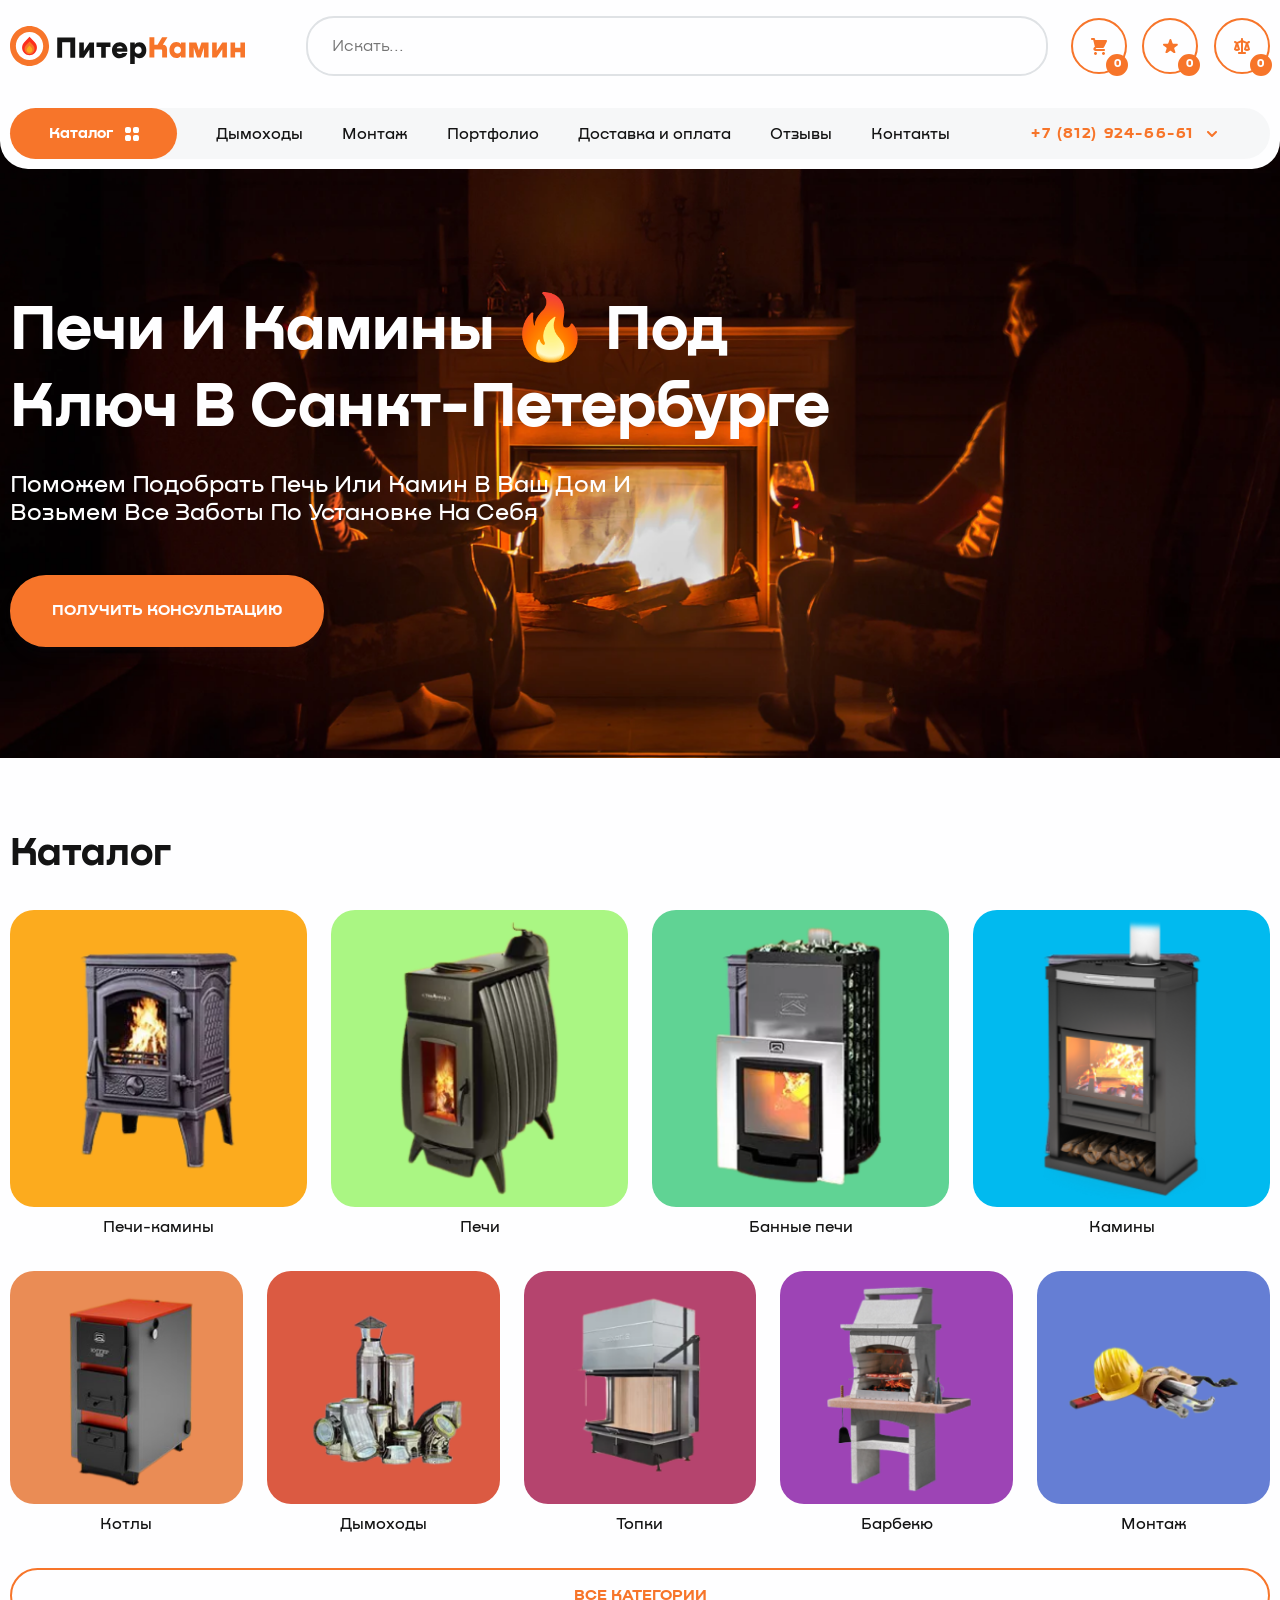
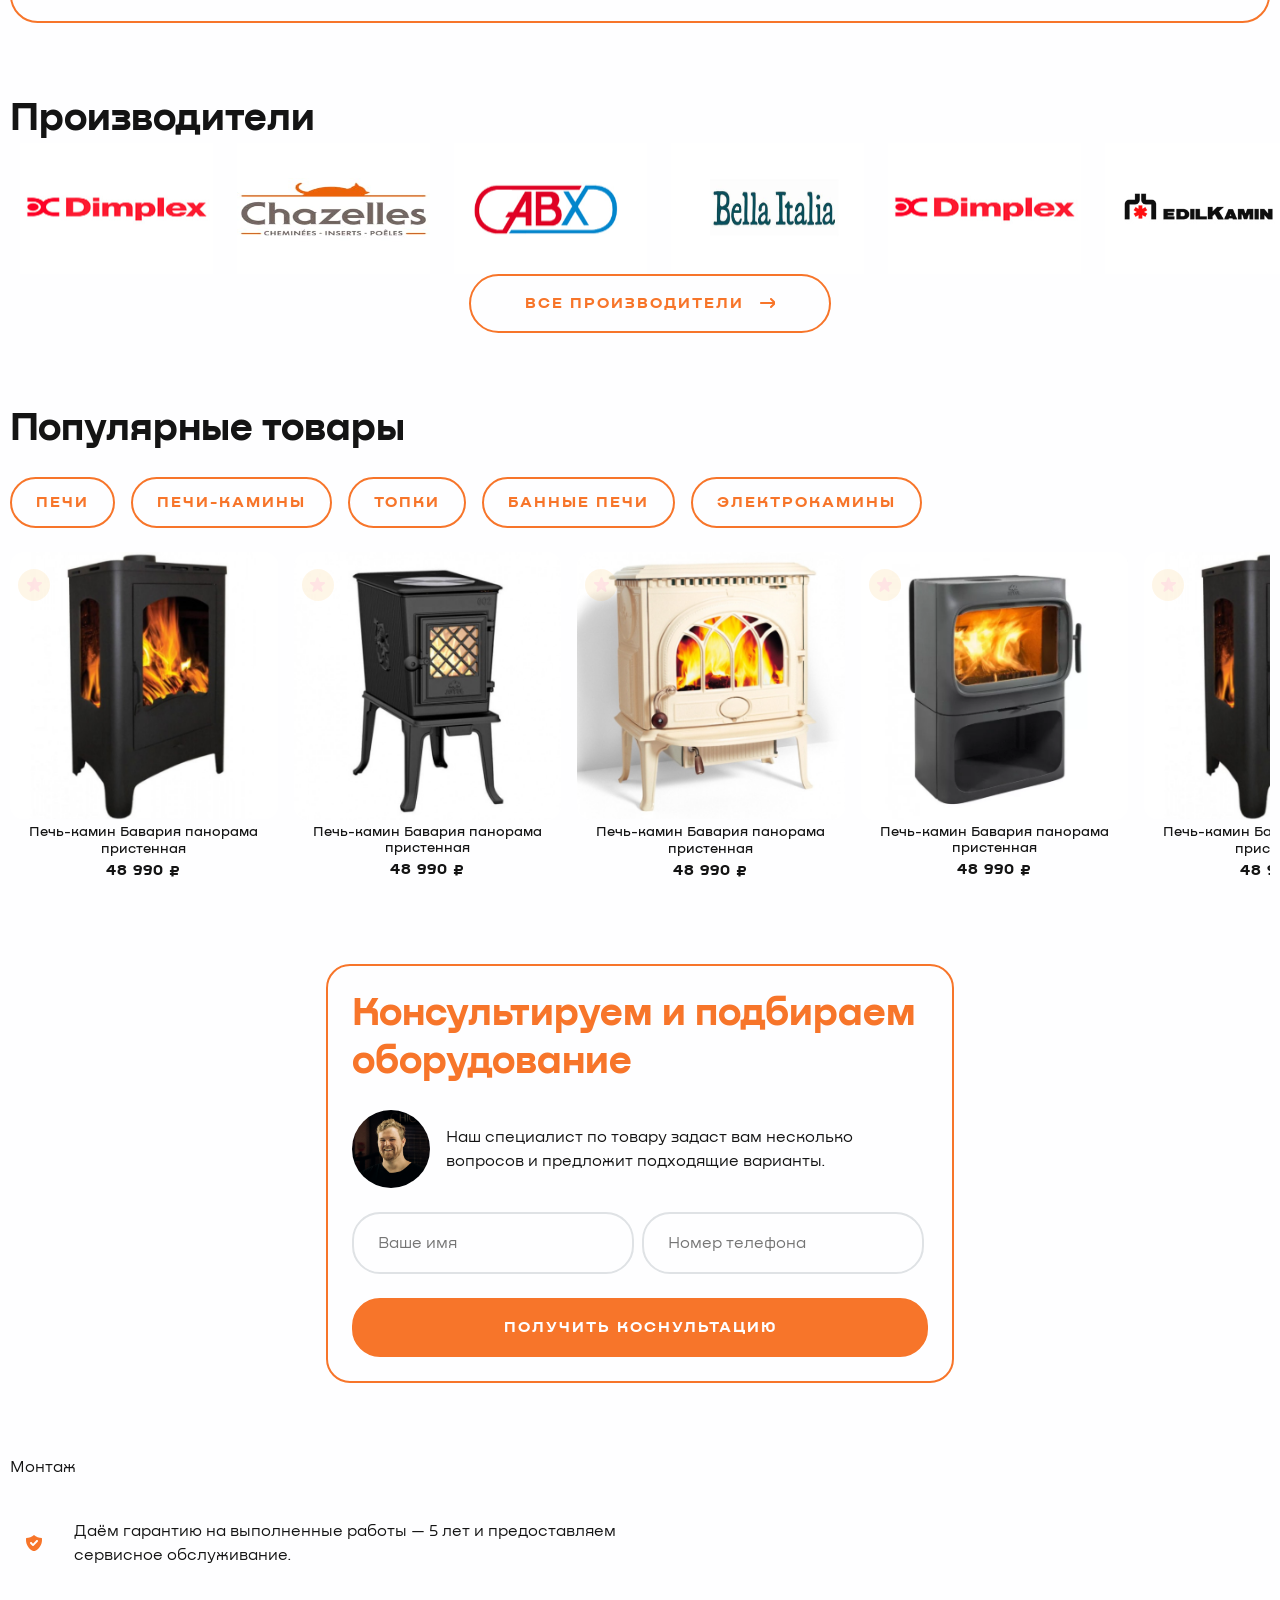
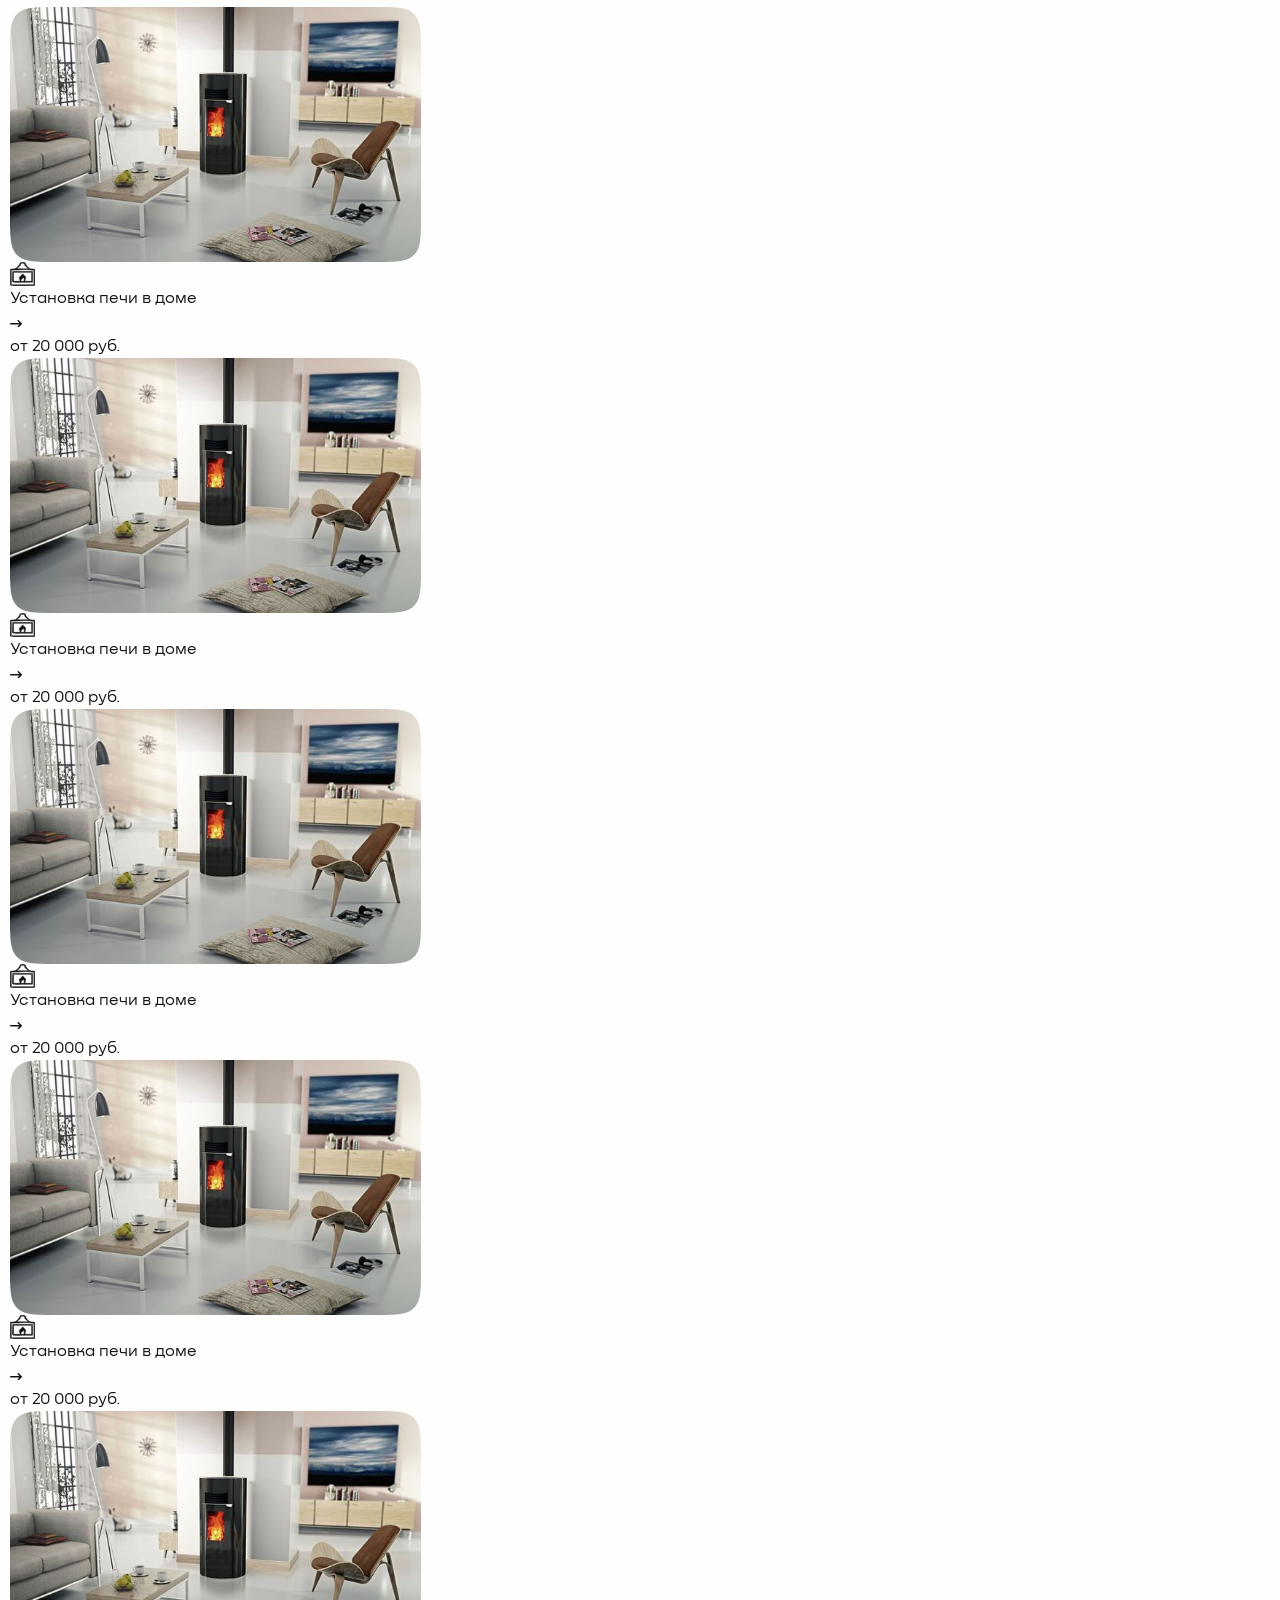
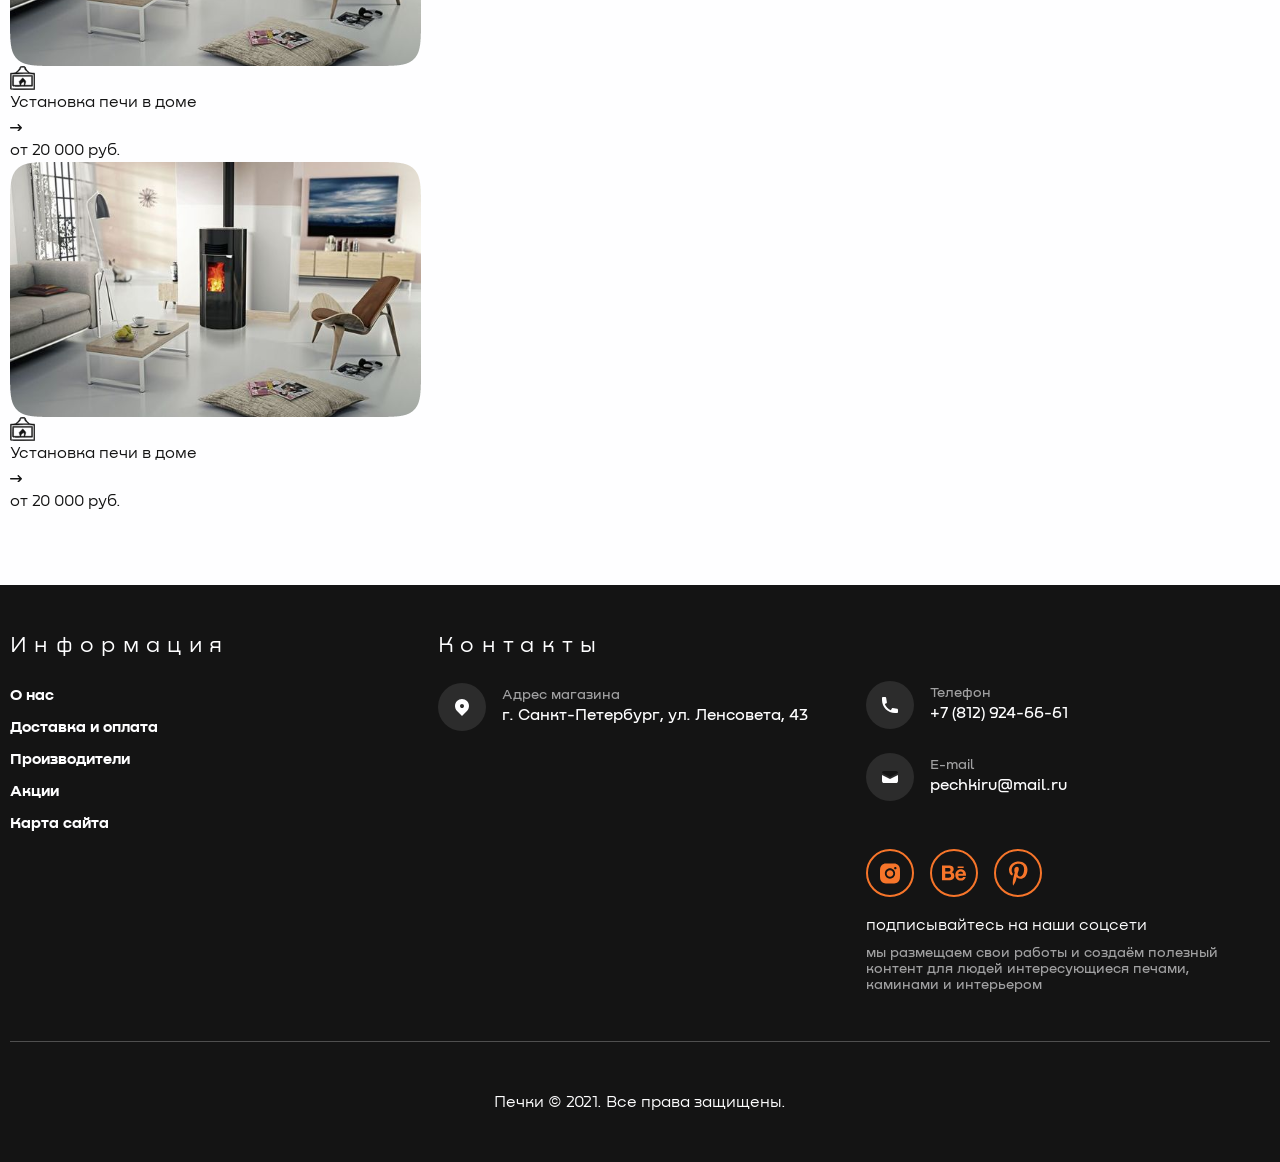
==== commit 3296519d: "add montazh" ====
--- a/index.html
+++ b/index.html
@@ -2049,6 +2049,138 @@
                 </div>
             </div>
 
+            <div class="montazh">
+    <div class="container">
+        <div class="montazh__inner">
+            <h2 class="montzh__title">Монтаж</h2>
+            <div class="montazh__details">
+                <div class="montazh__svg">
+                    <svg viewBox="0 0 16 16.374" width="16.000000" height="16.374023" fill="none" customFrame="#000000">
+                        <path id="Vector"
+                            d="M0.166 3.055C3.06114 3.019 5.84481 1.93346 8 0C10.155 1.93382 12.9387 3.01973 15.834 3.056C15.944 3.706 16 4.376 16 5.057C16 10.282 12.66 14.727 8 16.374C3.34 14.726 0 10.281 0 5.056C0 4.374 0.0569999 3.706 0.166 3.055ZM11.707 6.763C11.8892 6.5744 11.99 6.3218 11.9877 6.0596C11.9854 5.7974 11.8802 5.54659 11.6948 5.36118C11.5094 5.17577 11.2586 5.0706 10.9964 5.06833C10.7342 5.06605 10.4816 5.16684 10.293 5.349L7 8.642L5.707 7.349C5.5184 7.16684 5.2658 7.06605 5.0036 7.06833C4.7414 7.0706 4.49059 7.17577 4.30518 7.36118C4.11977 7.54659 4.0146 7.7974 4.01233 8.0596C4.01005 8.3218 4.11084 8.5744 4.293 8.763L6.293 10.763C6.48053 10.9505 6.73484 11.0558 7 11.0558C7.26516 11.0558 7.51947 10.9505 7.707 10.763L11.707 6.763Z"
+                            fill="currentColor" fill-rule="evenodd" />
+                    </svg>
+                </div>
+                <p class="montazh__text">Даём гарантию на выполненные работы — 5 лет и предоставляем сервисное
+                    обслуживание.</p>
+            </div>
+            <div class="montazh__items">
+
+                <div class="montazh-item">
+                    <img class="montazh-item__img" src="/img/montazh/mon1.png" alt="montazh picture 1">
+                    <div class="montazh-item__desc">
+                        <img class="montazh-item__icon" src="/img/icon/kamini-topki.svg" alt="montazh icon">
+                        <div class="montazh-item__texts">
+                            <div class="montazh-item__text">
+                                <p class="montazh-item__texter">Установка печи в доме</p>
+                                <svg viewBox="0 0 12 7.49072" width="12.000000" height="7.490723" fill="none"
+                                    customFrame="#000000">
+                                    <path id="Vector"
+                                        d="M7.71985 0.219593C7.8605 0.0789877 8.05123 0 8.25011 0C8.44899 0 8.63972 0.0789877 8.78037 0.219593L11.7804 3.21963C11.921 3.36028 12 3.55101 12 3.74989C12 3.94877 11.921 4.1395 11.7804 4.28015L8.78037 7.28019C8.63891 7.41681 8.44946 7.4924 8.25281 7.49069C8.05616 7.48899 7.86805 7.41011 7.72899 7.27105C7.58993 7.13199 7.51105 6.94388 7.50935 6.74723C7.50764 6.55058 7.58323 6.36113 7.71985 6.21967L9.43963 4.4999L0.75001 4.4999C0.551095 4.4999 0.360327 4.42088 0.219673 4.28023C0.0790187 4.13957 4.99607e-16 3.9488 0 3.74989C1.66536e-16 3.55097 0.0790187 3.36021 0.219673 3.21955C0.360327 3.0789 0.551095 2.99988 0.75001 2.99988L9.43963 2.99988L7.71985 1.28011C7.57925 1.13946 7.50026 0.948726 7.50026 0.74985C7.50026 0.550974 7.57925 0.360241 7.71985 0.219593Z"
+                                        fill="rgb(20,20,20)" fill-rule="evenodd" />
+                                </svg>
+                            </div>
+                            <p class="montazh-item__sum">от 20 000 руб.</p>
+                        </div>
+                    </div>
+                </div>
+
+                <div class="montazh-item">
+                    <img class="montazh-item__img" src="/img/montazh/mon1.png" alt="montazh picture 1">
+                    <div class="montazh-item__desc">
+                        <img class="montazh-item__icon" src="/img/icon/kamini-topki.svg" alt="montazh icon">
+                        <div class="montazh-item__texts">
+                            <div class="montazh-item__text">
+                                <p class="montazh-item__texter">Установка печи в доме</p>
+                                <svg viewBox="0 0 12 7.49072" width="12.000000" height="7.490723" fill="none"
+                                    customFrame="#000000">
+                                    <path id="Vector"
+                                        d="M7.71985 0.219593C7.8605 0.0789877 8.05123 0 8.25011 0C8.44899 0 8.63972 0.0789877 8.78037 0.219593L11.7804 3.21963C11.921 3.36028 12 3.55101 12 3.74989C12 3.94877 11.921 4.1395 11.7804 4.28015L8.78037 7.28019C8.63891 7.41681 8.44946 7.4924 8.25281 7.49069C8.05616 7.48899 7.86805 7.41011 7.72899 7.27105C7.58993 7.13199 7.51105 6.94388 7.50935 6.74723C7.50764 6.55058 7.58323 6.36113 7.71985 6.21967L9.43963 4.4999L0.75001 4.4999C0.551095 4.4999 0.360327 4.42088 0.219673 4.28023C0.0790187 4.13957 4.99607e-16 3.9488 0 3.74989C1.66536e-16 3.55097 0.0790187 3.36021 0.219673 3.21955C0.360327 3.0789 0.551095 2.99988 0.75001 2.99988L9.43963 2.99988L7.71985 1.28011C7.57925 1.13946 7.50026 0.948726 7.50026 0.74985C7.50026 0.550974 7.57925 0.360241 7.71985 0.219593Z"
+                                        fill="rgb(20,20,20)" fill-rule="evenodd" />
+                                </svg>
+                            </div>
+                            <p class="montazh-item__sum">от 20 000 руб.</p>
+                        </div>
+                    </div>
+                </div>
+                <div class="montazh-item">
+                    <img class="montazh-item__img" src="/img/montazh/mon1.png" alt="montazh picture 1">
+                    <div class="montazh-item__desc">
+                        <img class="montazh-item__icon" src="/img/icon/kamini-topki.svg" alt="montazh icon">
+                        <div class="montazh-item__texts">
+                            <div class="montazh-item__text">
+                                <p class="montazh-item__texter">Установка печи в доме</p>
+                                <svg viewBox="0 0 12 7.49072" width="12.000000" height="7.490723" fill="none"
+                                    customFrame="#000000">
+                                    <path id="Vector"
+                                        d="M7.71985 0.219593C7.8605 0.0789877 8.05123 0 8.25011 0C8.44899 0 8.63972 0.0789877 8.78037 0.219593L11.7804 3.21963C11.921 3.36028 12 3.55101 12 3.74989C12 3.94877 11.921 4.1395 11.7804 4.28015L8.78037 7.28019C8.63891 7.41681 8.44946 7.4924 8.25281 7.49069C8.05616 7.48899 7.86805 7.41011 7.72899 7.27105C7.58993 7.13199 7.51105 6.94388 7.50935 6.74723C7.50764 6.55058 7.58323 6.36113 7.71985 6.21967L9.43963 4.4999L0.75001 4.4999C0.551095 4.4999 0.360327 4.42088 0.219673 4.28023C0.0790187 4.13957 4.99607e-16 3.9488 0 3.74989C1.66536e-16 3.55097 0.0790187 3.36021 0.219673 3.21955C0.360327 3.0789 0.551095 2.99988 0.75001 2.99988L9.43963 2.99988L7.71985 1.28011C7.57925 1.13946 7.50026 0.948726 7.50026 0.74985C7.50026 0.550974 7.57925 0.360241 7.71985 0.219593Z"
+                                        fill="rgb(20,20,20)" fill-rule="evenodd" />
+                                </svg>
+                            </div>
+                            <p class="montazh-item__sum">от 20 000 руб.</p>
+                        </div>
+                    </div>
+                </div>
+                <div class="montazh-item">
+                    <img class="montazh-item__img" src="/img/montazh/mon1.png" alt="montazh picture 1">
+                    <div class="montazh-item__desc">
+                        <img class="montazh-item__icon" src="/img/icon/kamini-topki.svg" alt="montazh icon">
+                        <div class="montazh-item__texts">
+                            <div class="montazh-item__text">
+                                <p class="montazh-item__texter">Установка печи в доме</p>
+                                <svg viewBox="0 0 12 7.49072" width="12.000000" height="7.490723" fill="none"
+                                    customFrame="#000000">
+                                    <path id="Vector"
+                                        d="M7.71985 0.219593C7.8605 0.0789877 8.05123 0 8.25011 0C8.44899 0 8.63972 0.0789877 8.78037 0.219593L11.7804 3.21963C11.921 3.36028 12 3.55101 12 3.74989C12 3.94877 11.921 4.1395 11.7804 4.28015L8.78037 7.28019C8.63891 7.41681 8.44946 7.4924 8.25281 7.49069C8.05616 7.48899 7.86805 7.41011 7.72899 7.27105C7.58993 7.13199 7.51105 6.94388 7.50935 6.74723C7.50764 6.55058 7.58323 6.36113 7.71985 6.21967L9.43963 4.4999L0.75001 4.4999C0.551095 4.4999 0.360327 4.42088 0.219673 4.28023C0.0790187 4.13957 4.99607e-16 3.9488 0 3.74989C1.66536e-16 3.55097 0.0790187 3.36021 0.219673 3.21955C0.360327 3.0789 0.551095 2.99988 0.75001 2.99988L9.43963 2.99988L7.71985 1.28011C7.57925 1.13946 7.50026 0.948726 7.50026 0.74985C7.50026 0.550974 7.57925 0.360241 7.71985 0.219593Z"
+                                        fill="rgb(20,20,20)" fill-rule="evenodd" />
+                                </svg>
+                            </div>
+                            <p class="montazh-item__sum">от 20 000 руб.</p>
+                        </div>
+                    </div>
+                </div>
+                <div class="montazh-item">
+                    <img class="montazh-item__img" src="/img/montazh/mon1.png" alt="montazh picture 1">
+                    <div class="montazh-item__desc">
+                        <img class="montazh-item__icon" src="/img/icon/kamini-topki.svg" alt="montazh icon">
+                        <div class="montazh-item__texts">
+                            <div class="montazh-item__text">
+                                <p class="montazh-item__texter">Установка печи в доме</p>
+                                <svg viewBox="0 0 12 7.49072" width="12.000000" height="7.490723" fill="none"
+                                    customFrame="#000000">
+                                    <path id="Vector"
+                                        d="M7.71985 0.219593C7.8605 0.0789877 8.05123 0 8.25011 0C8.44899 0 8.63972 0.0789877 8.78037 0.219593L11.7804 3.21963C11.921 3.36028 12 3.55101 12 3.74989C12 3.94877 11.921 4.1395 11.7804 4.28015L8.78037 7.28019C8.63891 7.41681 8.44946 7.4924 8.25281 7.49069C8.05616 7.48899 7.86805 7.41011 7.72899 7.27105C7.58993 7.13199 7.51105 6.94388 7.50935 6.74723C7.50764 6.55058 7.58323 6.36113 7.71985 6.21967L9.43963 4.4999L0.75001 4.4999C0.551095 4.4999 0.360327 4.42088 0.219673 4.28023C0.0790187 4.13957 4.99607e-16 3.9488 0 3.74989C1.66536e-16 3.55097 0.0790187 3.36021 0.219673 3.21955C0.360327 3.0789 0.551095 2.99988 0.75001 2.99988L9.43963 2.99988L7.71985 1.28011C7.57925 1.13946 7.50026 0.948726 7.50026 0.74985C7.50026 0.550974 7.57925 0.360241 7.71985 0.219593Z"
+                                        fill="rgb(20,20,20)" fill-rule="evenodd" />
+                                </svg>
+                            </div>
+                            <p class="montazh-item__sum">от 20 000 руб.</p>
+                        </div>
+                    </div>
+                </div>
+                <div class="montazh-item">
+                    <img class="montazh-item__img" src="/img/montazh/mon1.png" alt="montazh picture 1">
+                    <div class="montazh-item__desc">
+                        <img class="montazh-item__icon" src="/img/icon/kamini-topki.svg" alt="montazh icon">
+                        <div class="montazh-item__texts">
+                            <div class="montazh-item__text">
+                                <p class="montazh-item__texter">Установка печи в доме</p>
+                                <svg viewBox="0 0 12 7.49072" width="12.000000" height="7.490723" fill="none"
+                                    customFrame="#000000">
+                                    <path id="Vector"
+                                        d="M7.71985 0.219593C7.8605 0.0789877 8.05123 0 8.25011 0C8.44899 0 8.63972 0.0789877 8.78037 0.219593L11.7804 3.21963C11.921 3.36028 12 3.55101 12 3.74989C12 3.94877 11.921 4.1395 11.7804 4.28015L8.78037 7.28019C8.63891 7.41681 8.44946 7.4924 8.25281 7.49069C8.05616 7.48899 7.86805 7.41011 7.72899 7.27105C7.58993 7.13199 7.51105 6.94388 7.50935 6.74723C7.50764 6.55058 7.58323 6.36113 7.71985 6.21967L9.43963 4.4999L0.75001 4.4999C0.551095 4.4999 0.360327 4.42088 0.219673 4.28023C0.0790187 4.13957 4.99607e-16 3.9488 0 3.74989C1.66536e-16 3.55097 0.0790187 3.36021 0.219673 3.21955C0.360327 3.0789 0.551095 2.99988 0.75001 2.99988L9.43963 2.99988L7.71985 1.28011C7.57925 1.13946 7.50026 0.948726 7.50026 0.74985C7.50026 0.550974 7.57925 0.360241 7.71985 0.219593Z"
+                                        fill="rgb(20,20,20)" fill-rule="evenodd" />
+                                </svg>
+                            </div>
+                            <p class="montazh-item__sum">от 20 000 руб.</p>
+                        </div>
+                    </div>
+                </div>
+
+            </div>
+        </div>
+    </div>
+</div>
+
         </main>
 
         <footer class="footer">
--- a/css/main.css
+++ b/css/main.css
@@ -1673,6 +1673,22 @@
   opacity: 1;
 }
 
+@media (max-width: 930px) {
+  .popular-list {
+    display: grid;
+    grid-template-columns: repeat(3, 1fr);
+  }
+}
+@media (max-width: 680px) {
+  .popular-list {
+    grid-template-columns: repeat(2, 1fr);
+  }
+}
+@media (max-width: 500px) {
+  .popular-list__item {
+    font-size: 14px;
+  }
+}
 .get-consul-w {
   padding-bottom: 72px;
   background-color: rgb(254, 254, 255);
@@ -1743,4 +1759,62 @@
 .get-consul__btn:hover {
   background-color: rgb(254, 254, 255);
   color: rgb(247, 117, 42);
+}
+
+@media (max-width: 375px) {
+  .get-consul__details {
+    flex-direction: row-reverse;
+  }
+  .get-consul__title {
+    font-size: 27px;
+  }
+  .get-consul__img {
+    width: 48px;
+    height: 48px;
+  }
+  .get-consul__inputs {
+    flex-direction: column;
+  }
+}
+.montazh {
+  padding-bottom: 72px;
+  background-color: rgb(254, 254, 255);
+}
+.montazh__inner {
+  display: flex;
+  flex-direction: column;
+  gap: 24px;
+}
+.montazh__title {
+  font-weight: 700;
+  font-size: 40px;
+  line-height: 1.2;
+}
+.montazh__details {
+  display: flex;
+  align-items: center;
+  gap: 16px;
+  padding: 16px 0;
+}
+.montazh__svg {
+  display: flex;
+  justify-content: center;
+  align-items: center;
+  background-color: rgb(247, 117, 42), 0.2;
+  width: 48px;
+  height: 48px;
+}
+.montazh__svg svg {
+  color: rgb(247, 117, 42);
+}
+.montazh__text {
+  max-width: 564px;
+  width: 100%;
+  font-weight: 400;
+  font-size: 16px;
+  line-height: 1.5;
+}
+.montazh__items {
+  display: grid;
+  grid-template-columns: repeat(3fr, 1);
 }/*# sourceMappingURL=main.css.map */
